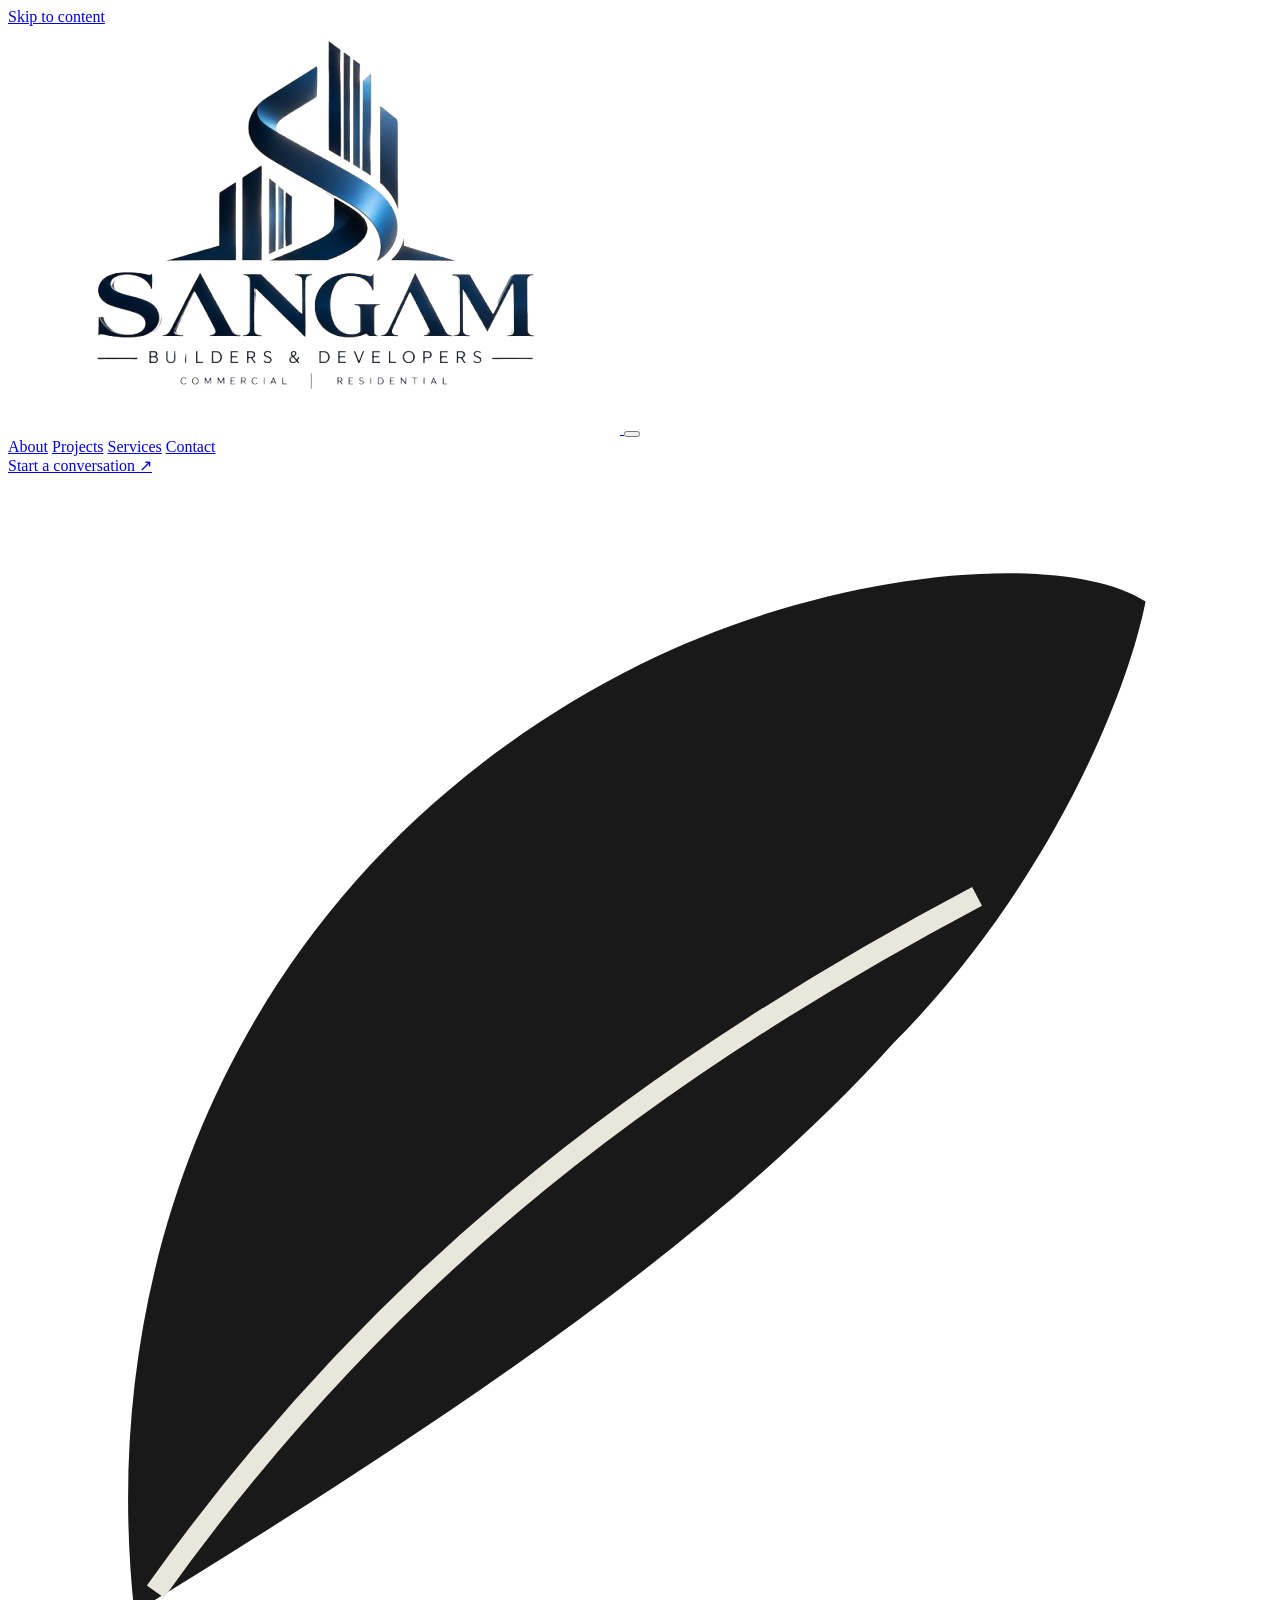
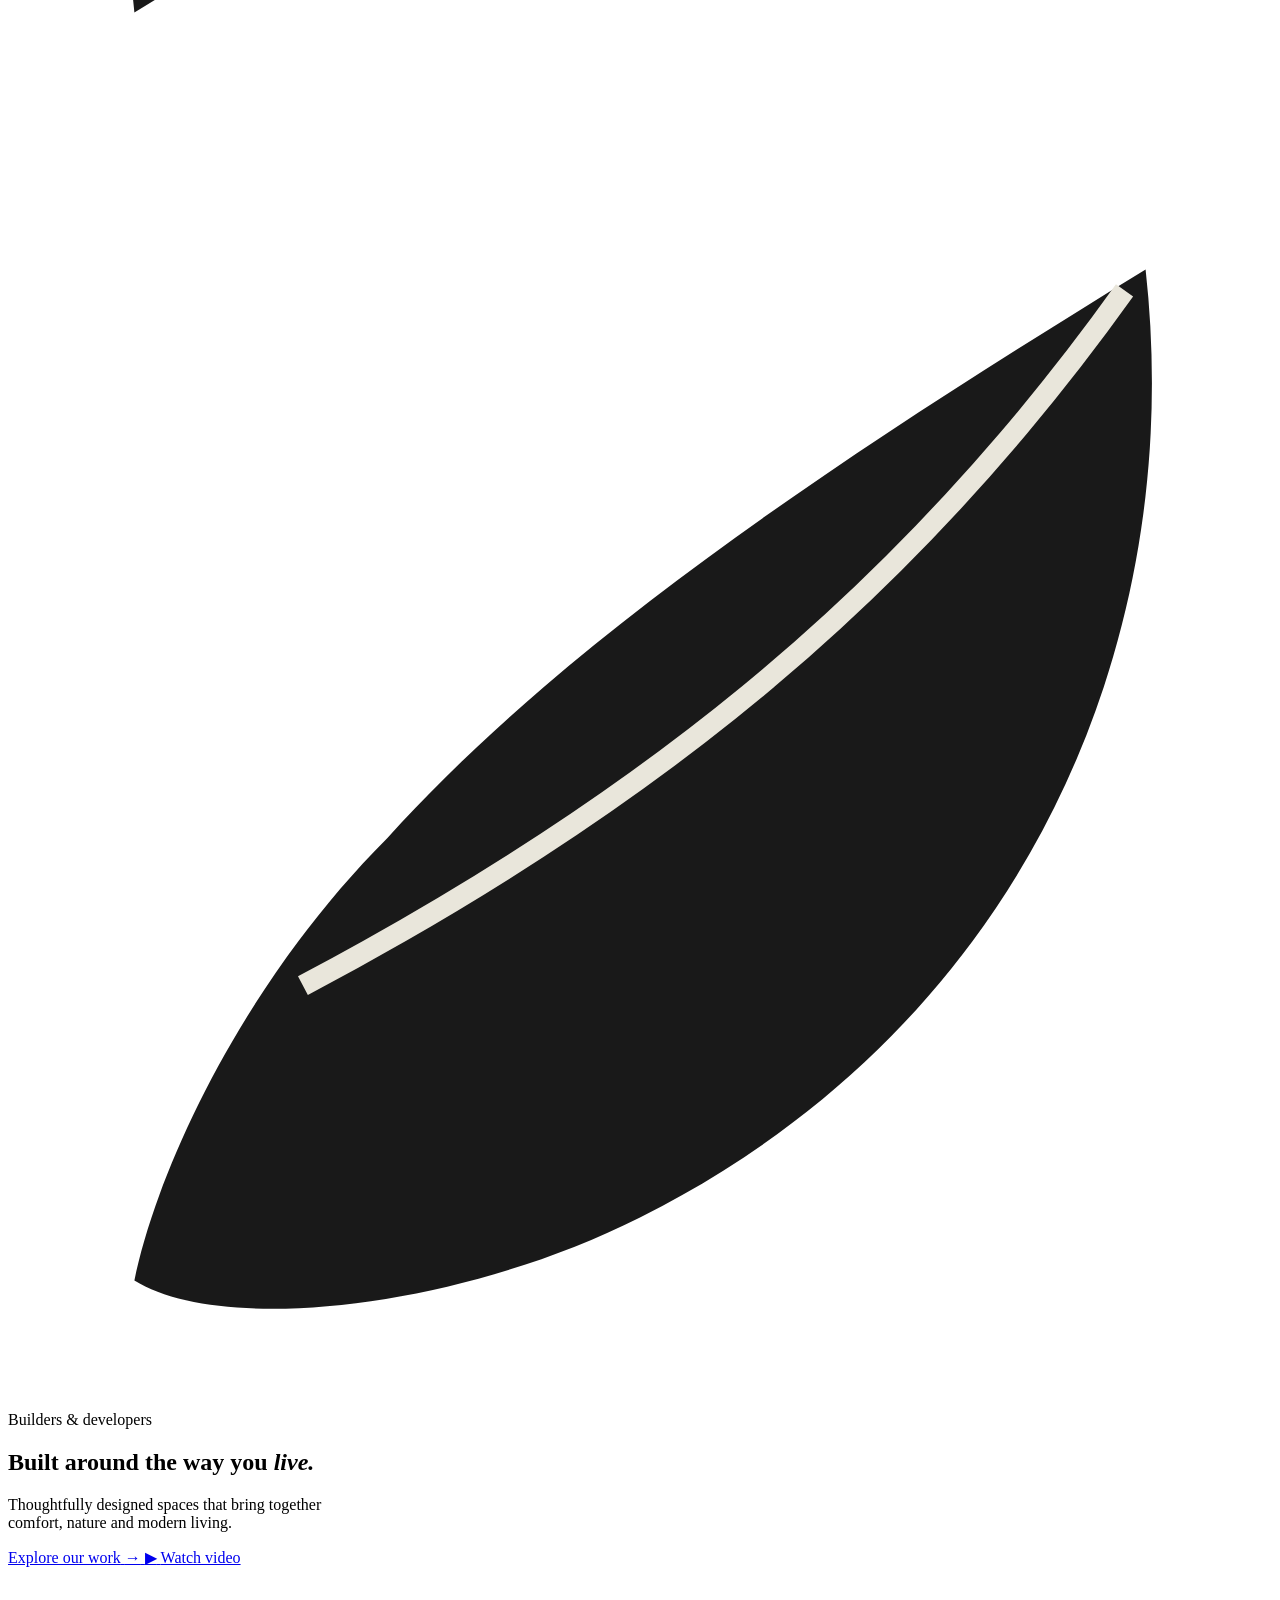
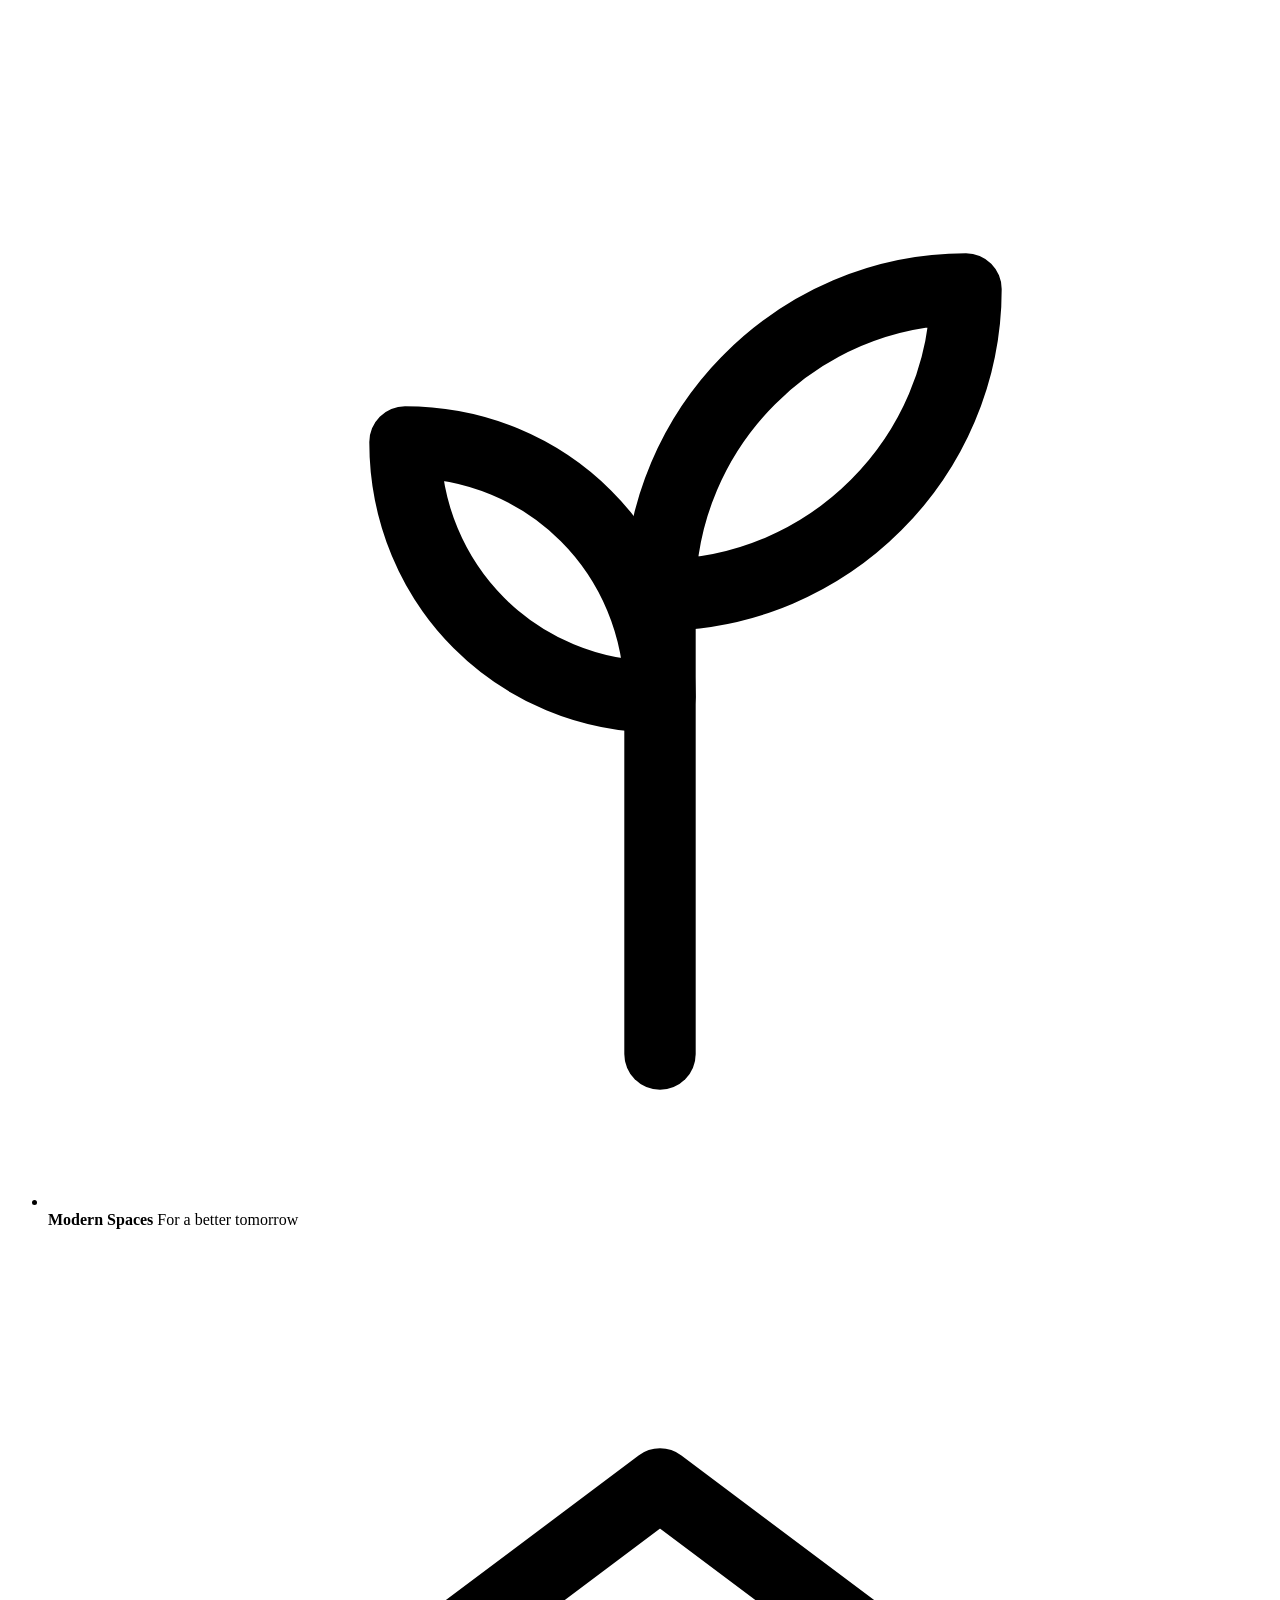
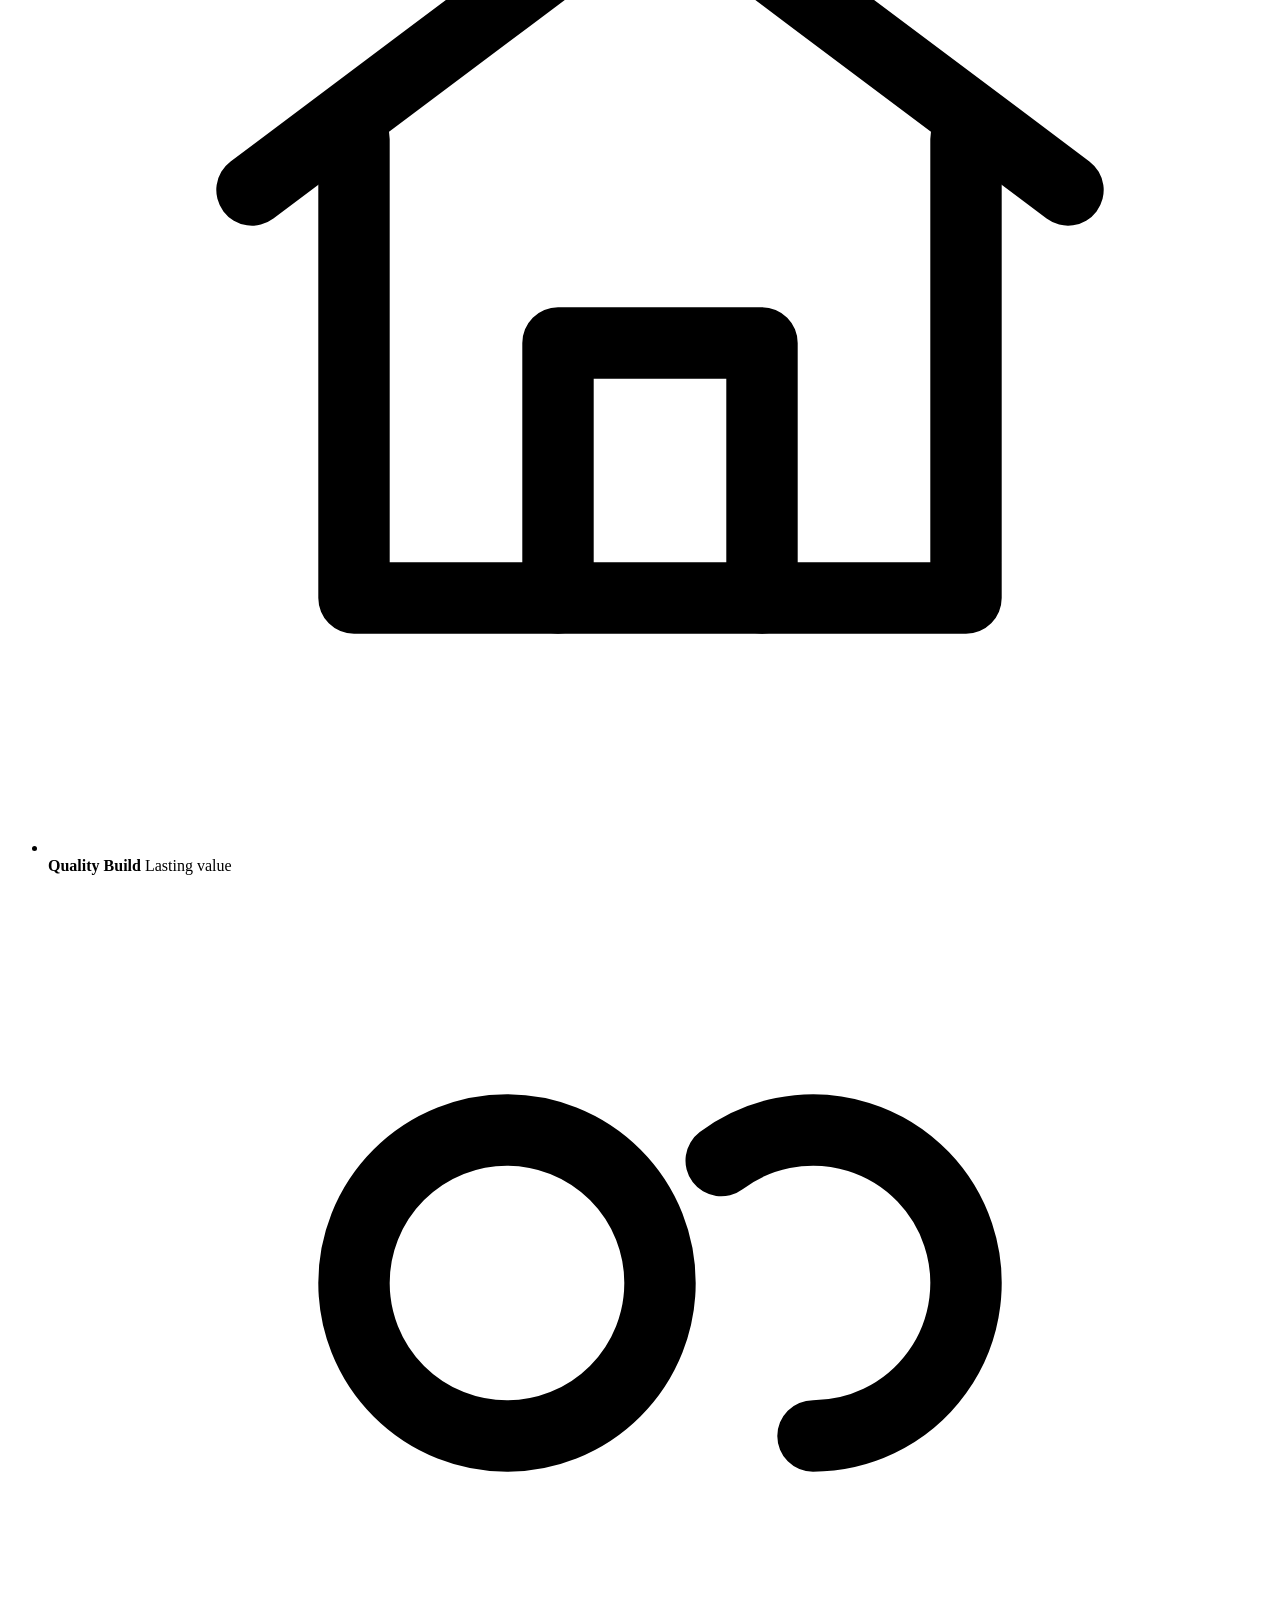
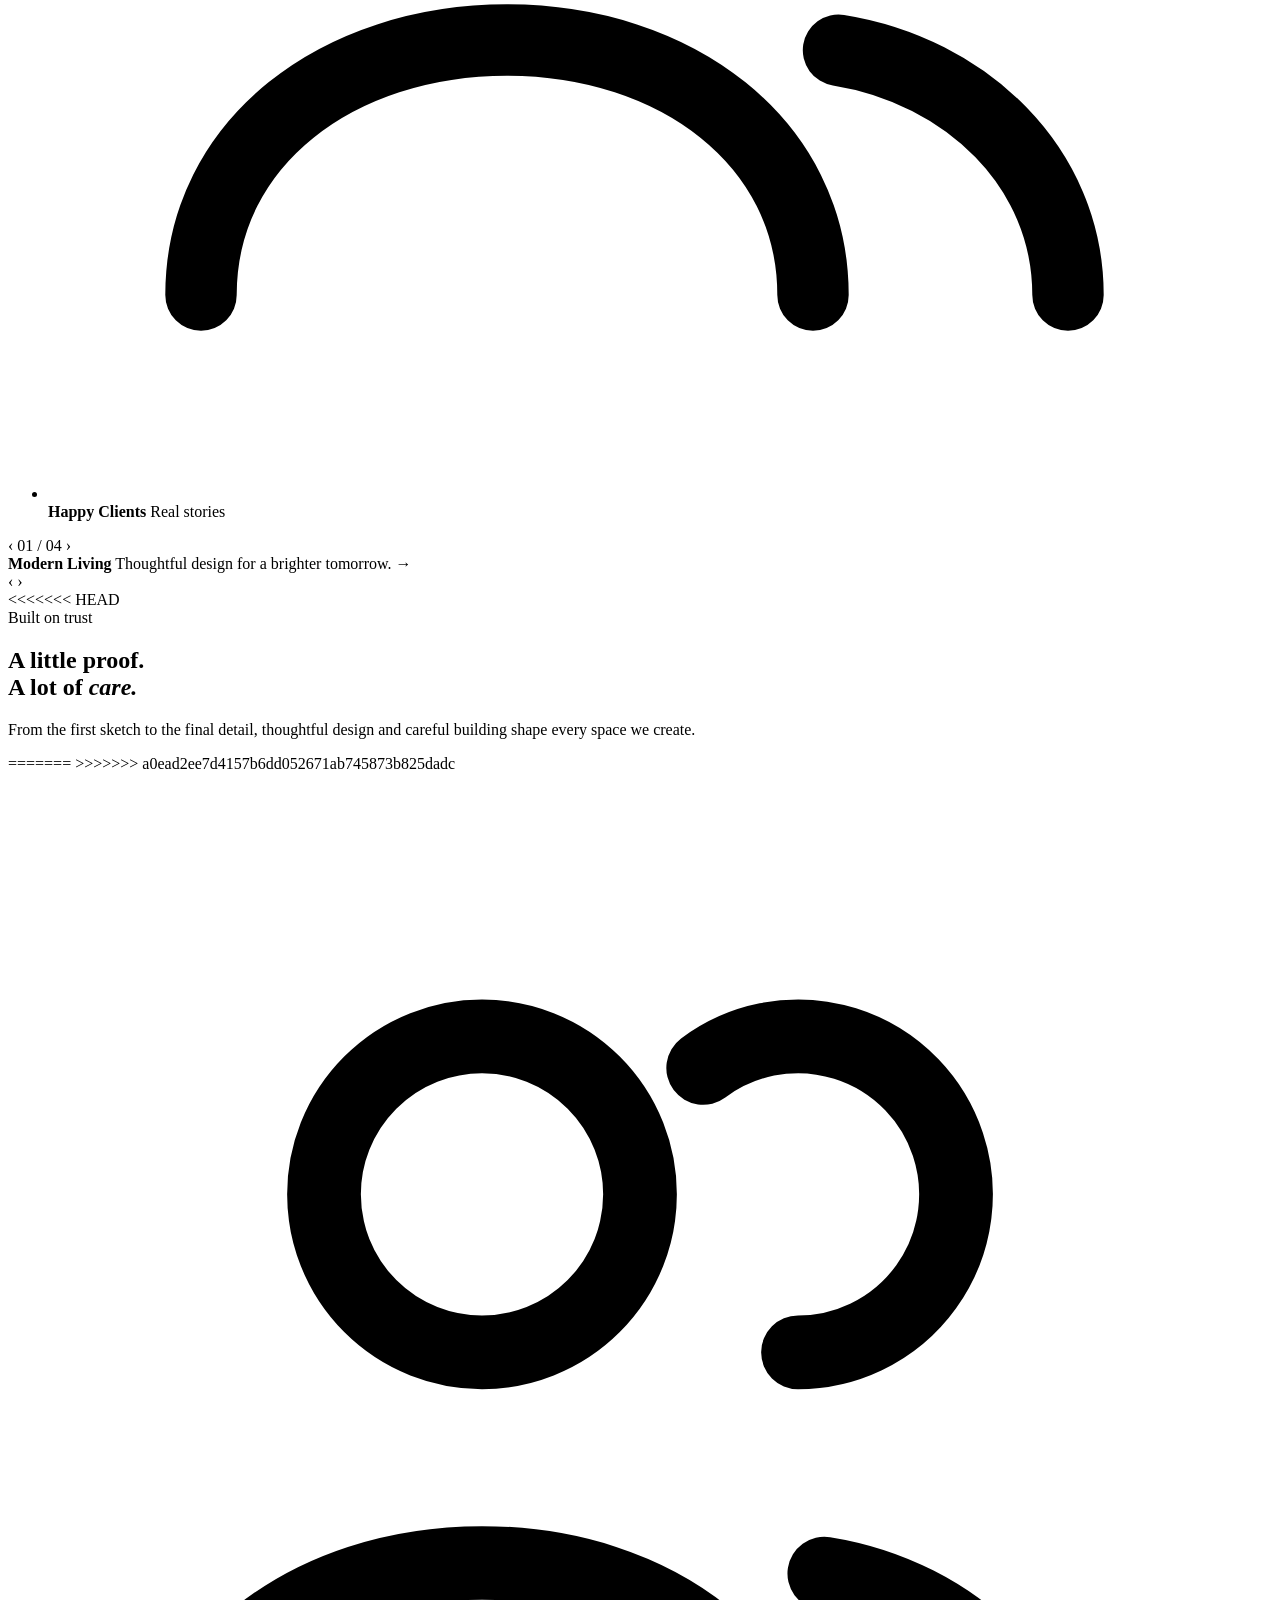
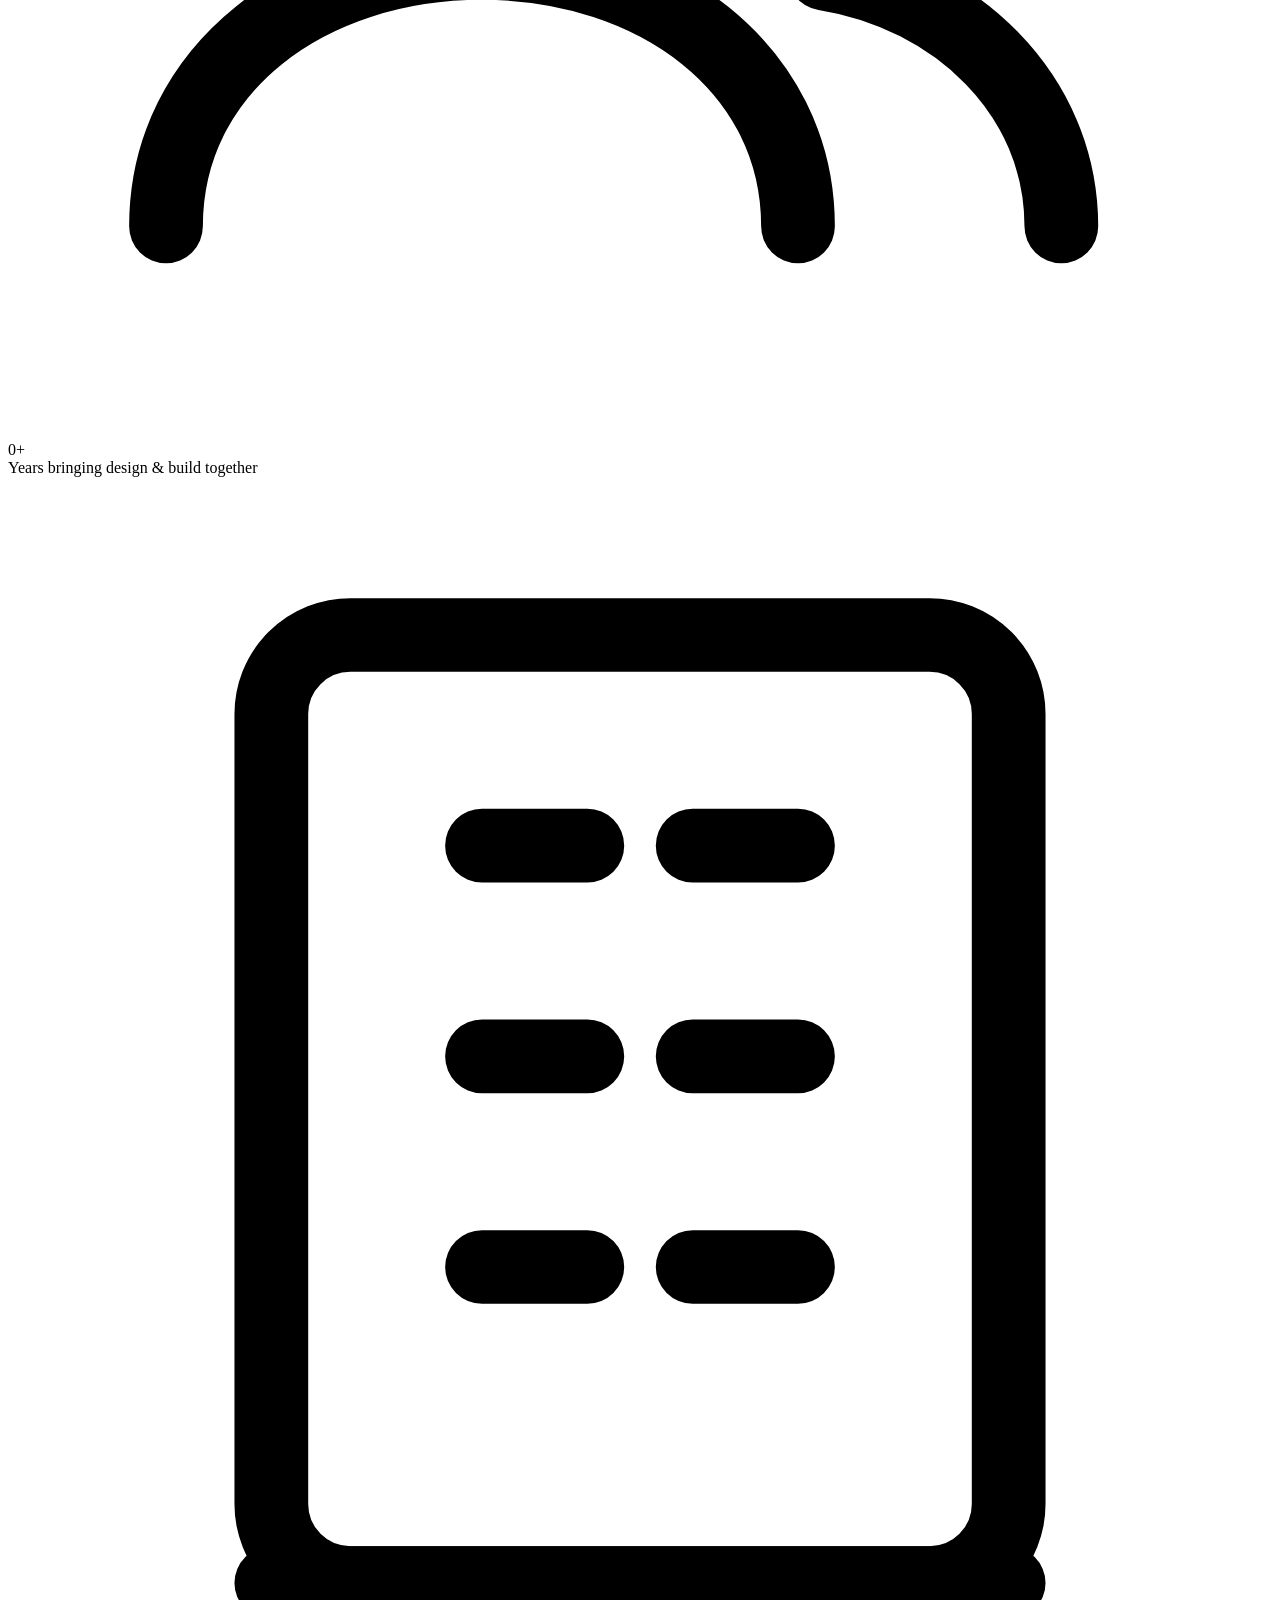
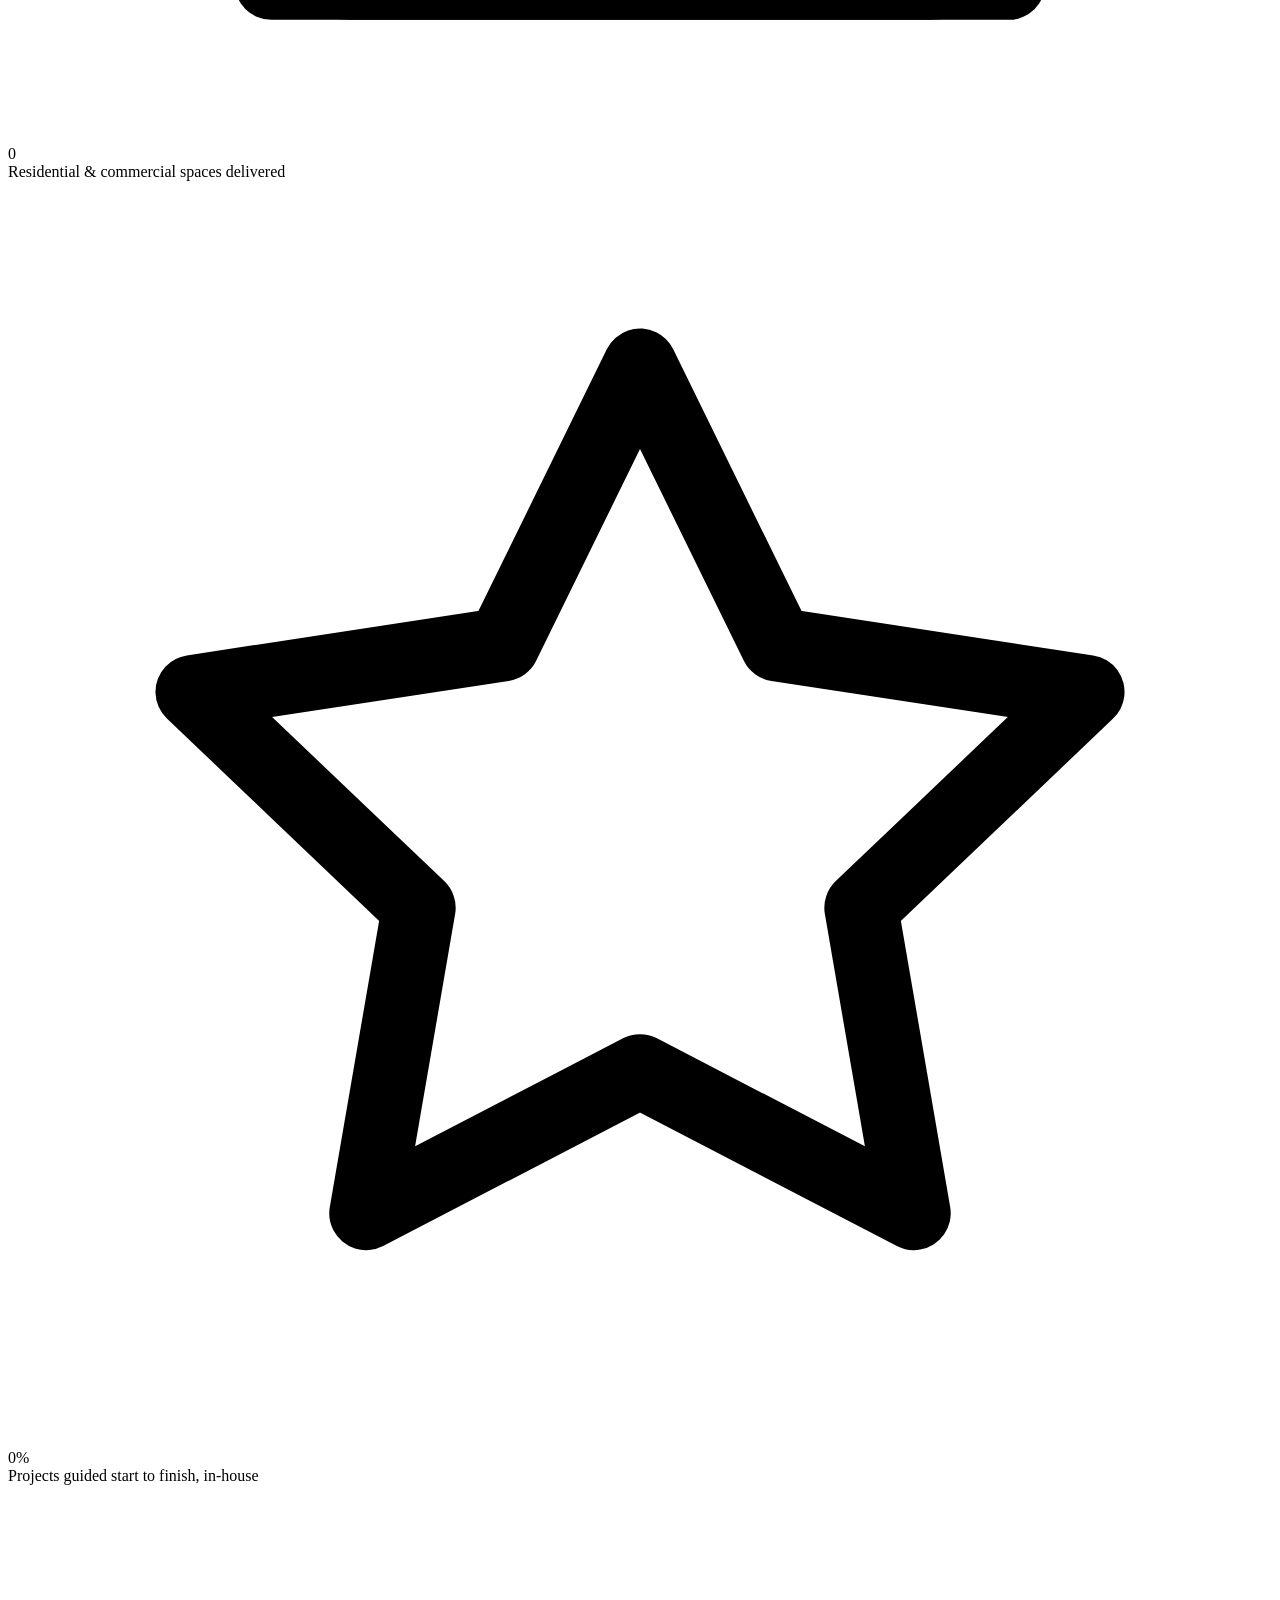
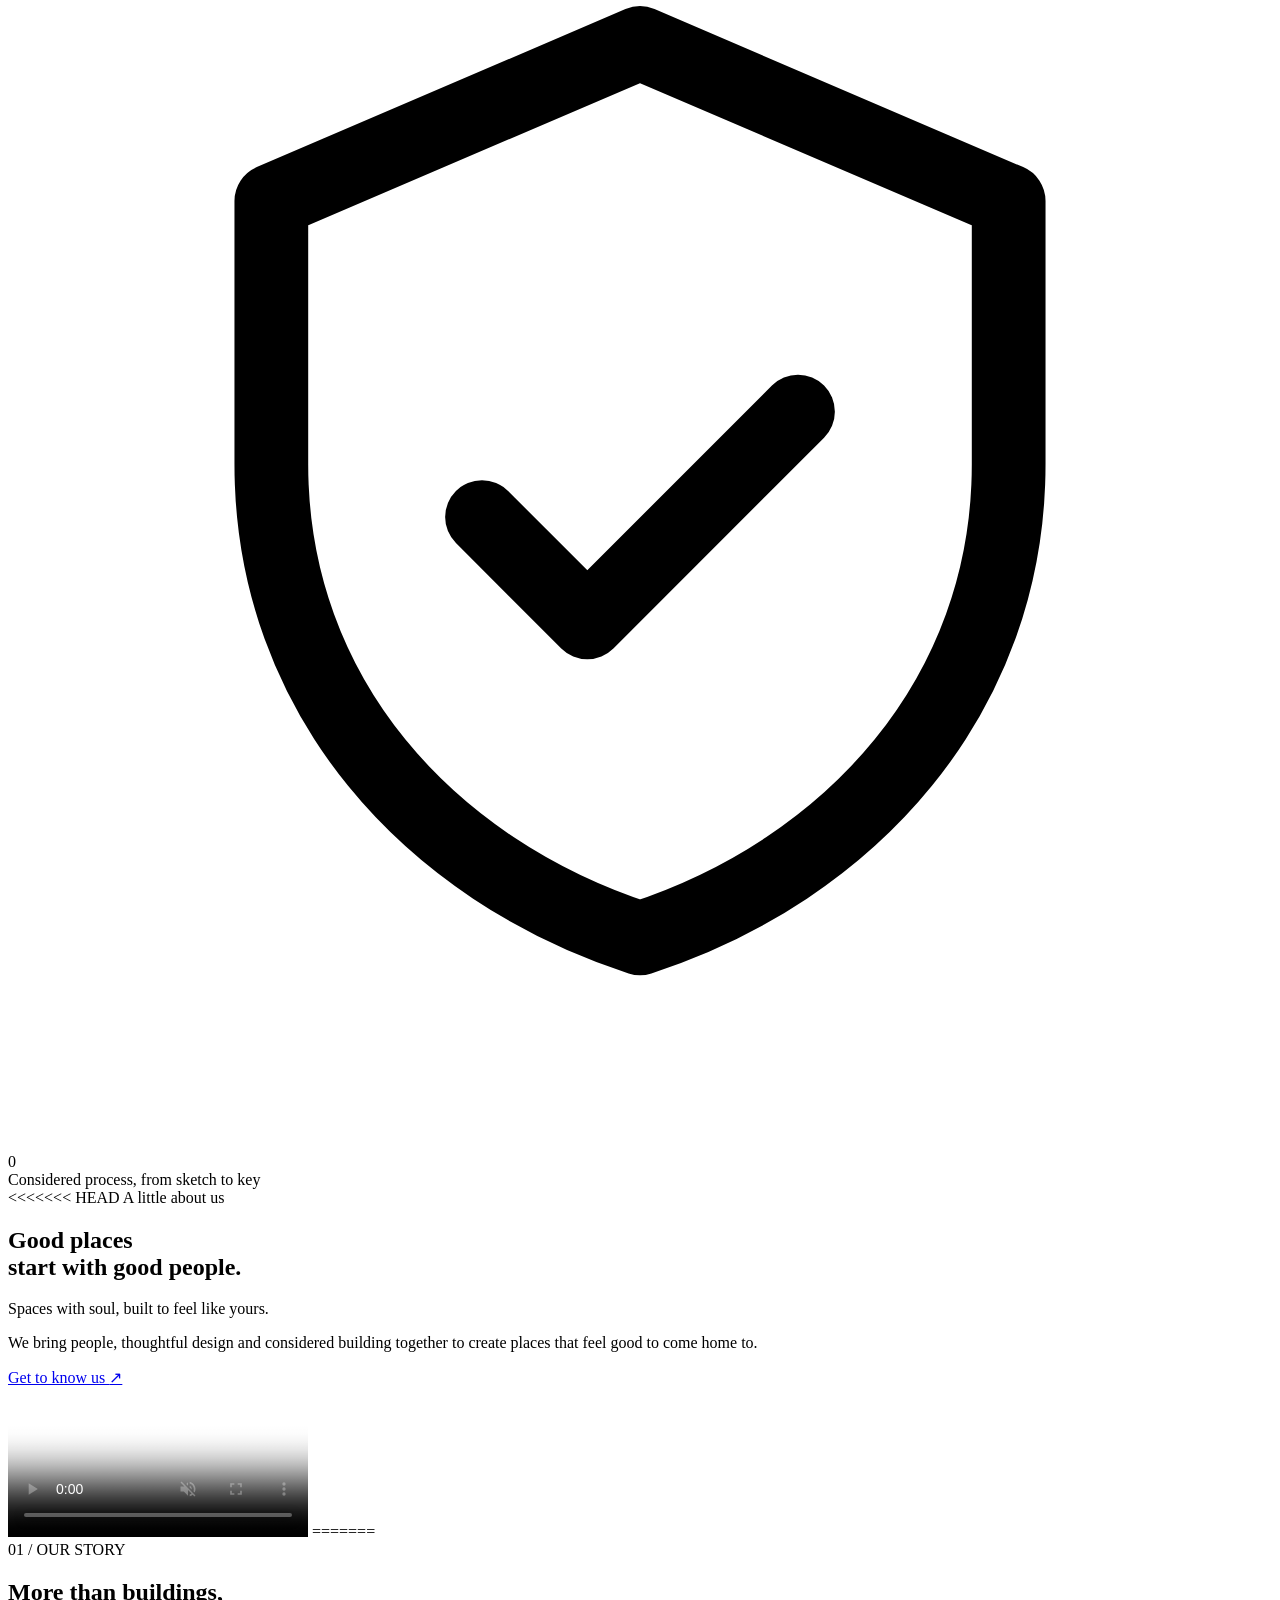
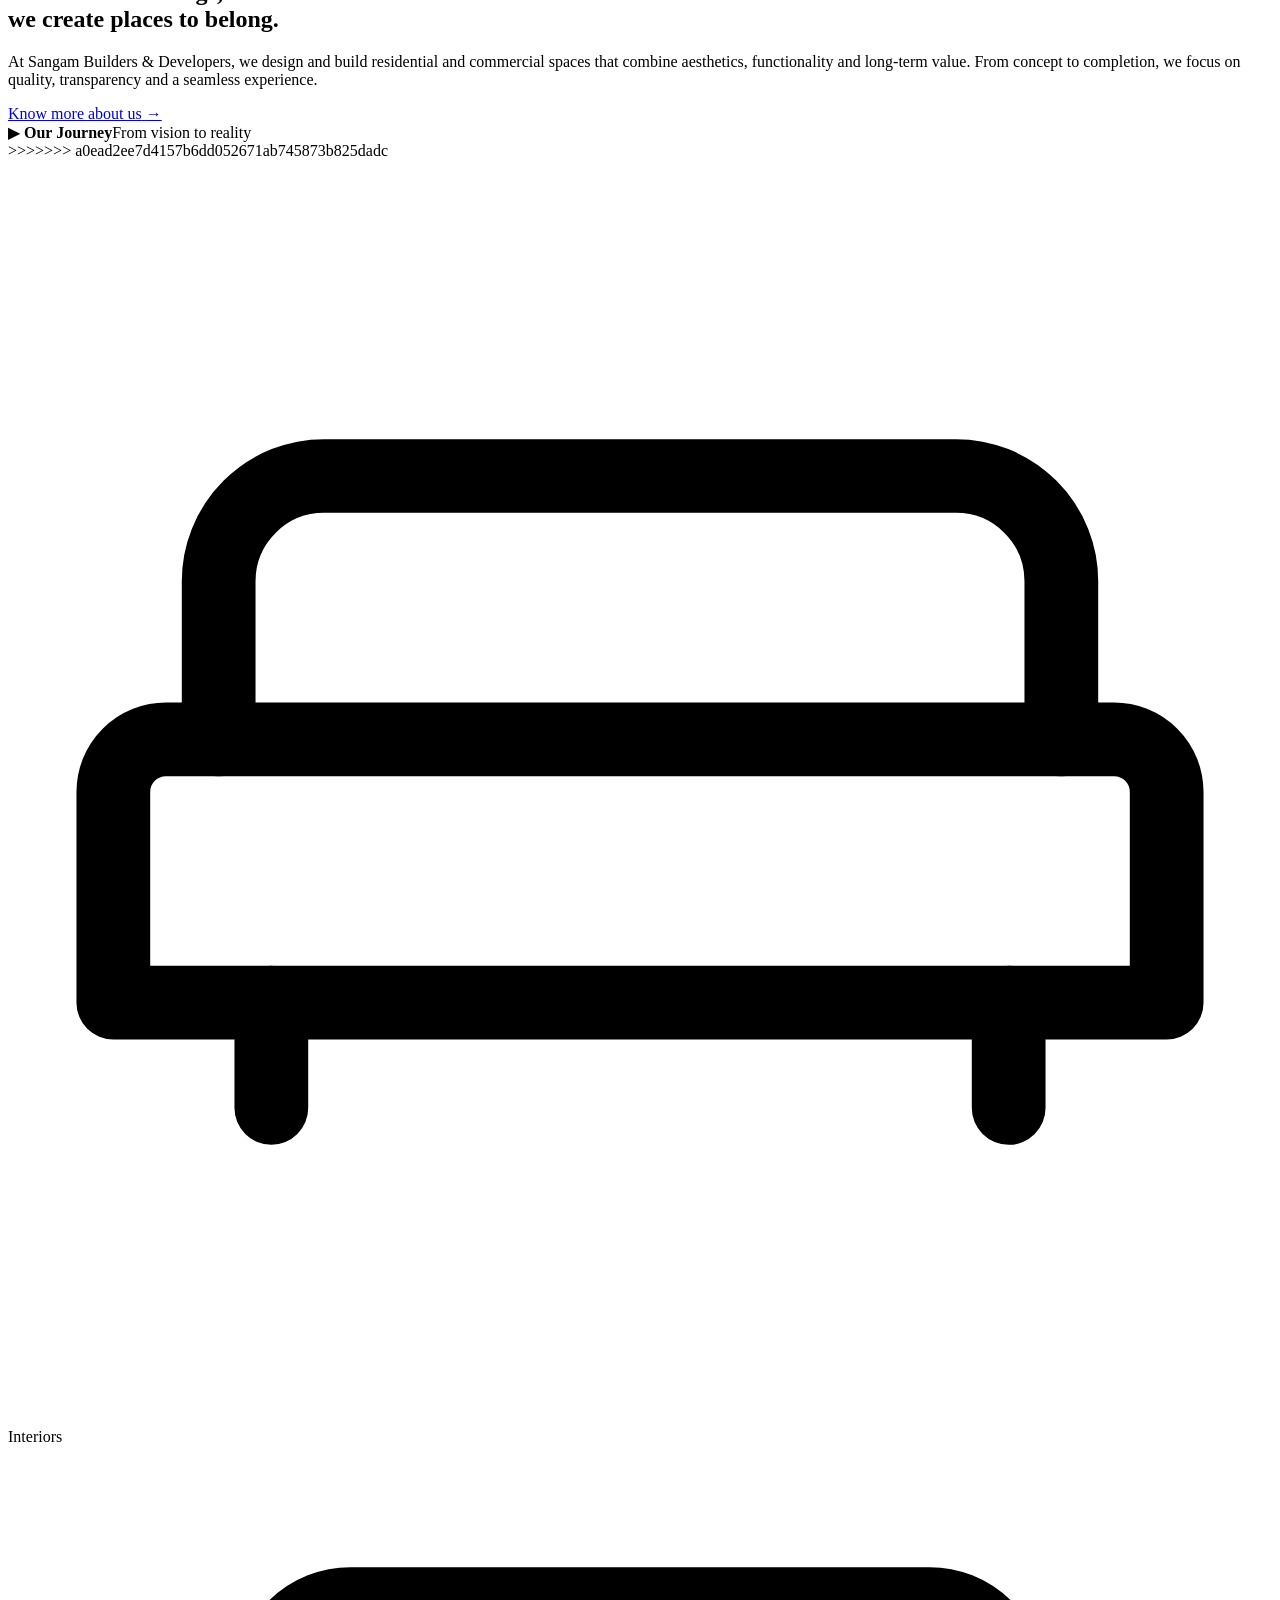
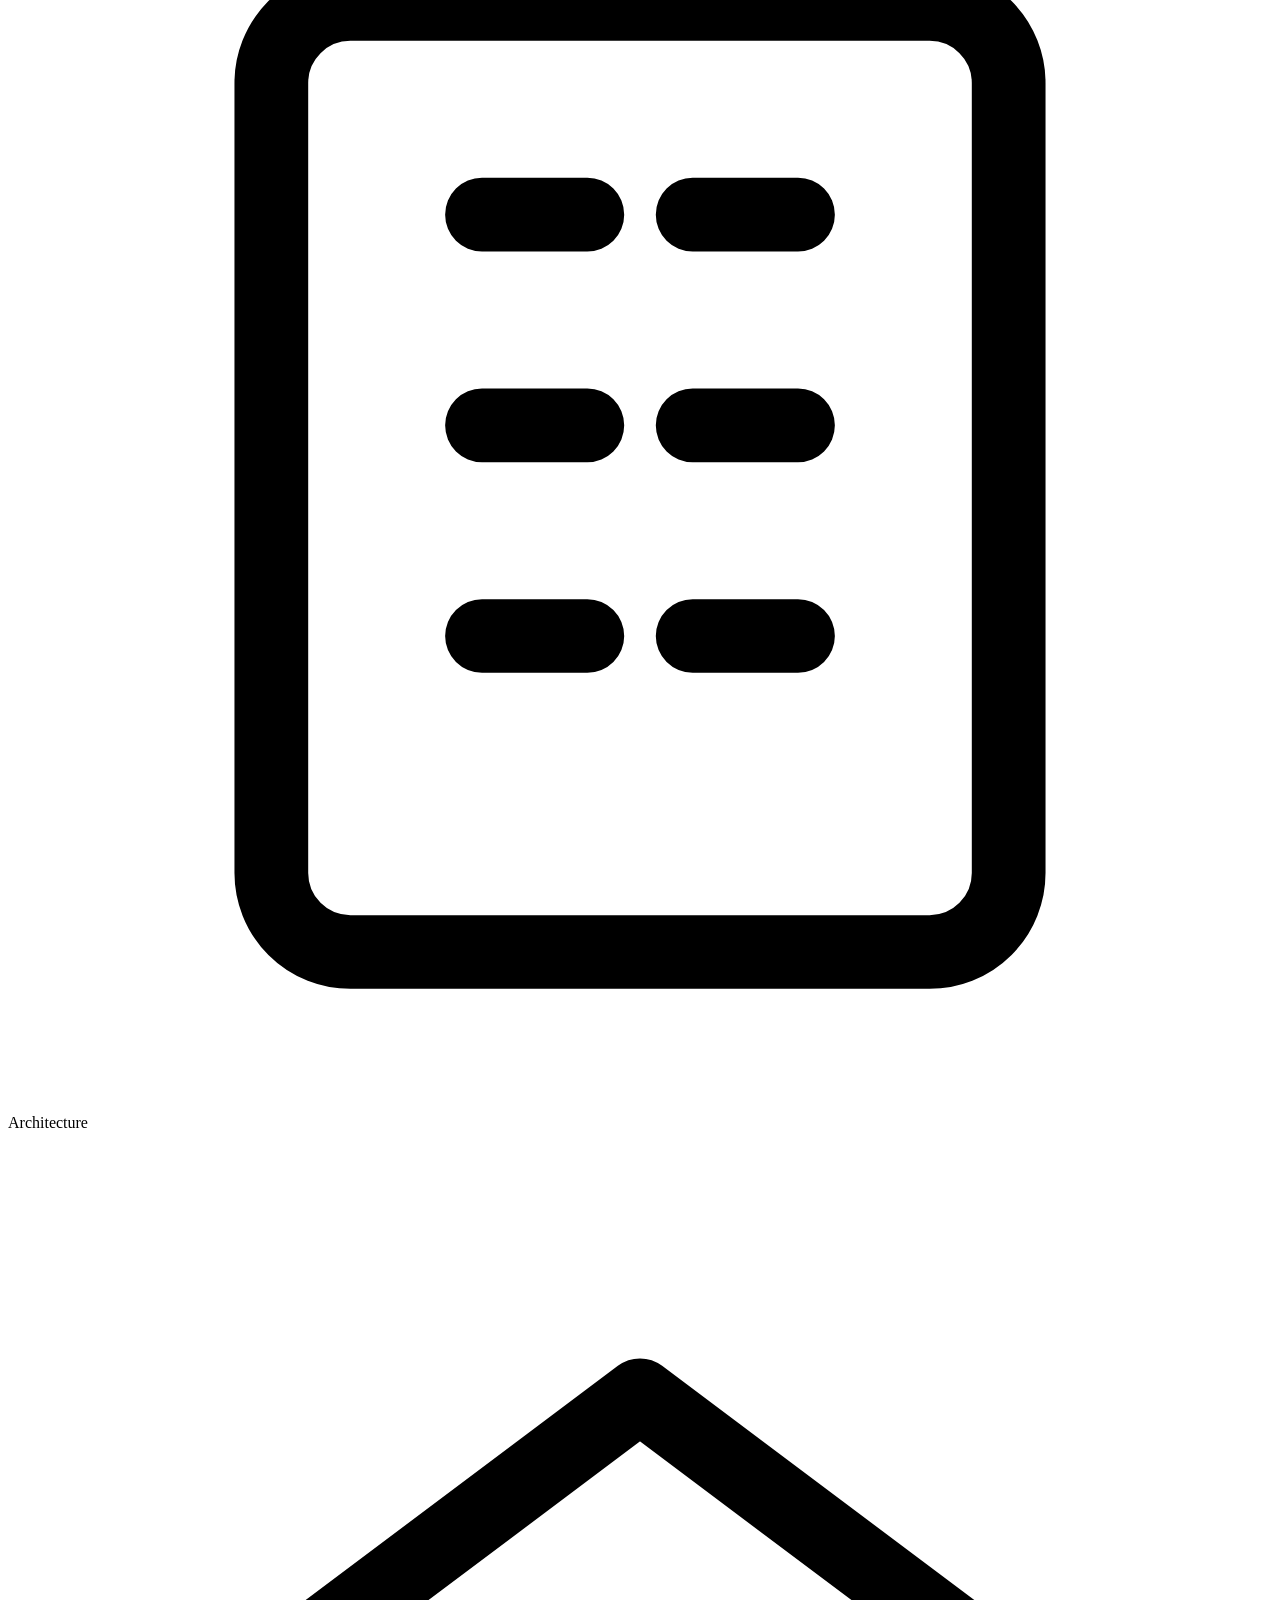
==== public/index.html @ f8410924 "Add wrangler config for static-asset deploy Move site files into public/ and add wrangler.jsonc so `" ====
<!DOCTYPE html>
<html lang="en">
  <head>
    <meta charset="UTF-8" />
    <meta name="viewport" content="width=device-width, initial-scale=1.0" />
    <meta name="theme-color" content="#f4f2ec" />
    <meta
      name="description"
      content="Sangam Builders & Developers — thoughtful architecture, inspired spaces and considered construction, brought together in one 3D experience."
    />
    <title>Sangam Builders & Developers — Spaces for living</title>
    <link rel="preconnect" href="https://fonts.googleapis.com" />
    <link rel="preconnect" href="https://fonts.gstatic.com" crossorigin />
    <link
      href="https://fonts.googleapis.com/css2?family=Cormorant+Garamond:ital,wght@0,400;0,500;0,600;1,500&family=DM+Sans:wght@400;500;600;700&display=swap"
      rel="stylesheet"
    />
    <link rel="stylesheet" href="./styles.css" />

    <script src="./script.js" defer></script>
  </head>
  <body>
    <a class="skip-link" href="#main">Skip to content</a>
    <div class="scroll-progress" aria-hidden="true"></div>

    <header class="header">
      <a class="brand" href="./index.html" aria-label="Sangam Builders & Developers home">
        <img class="brand__logo" src="./img/Sangam_Builders_Luxury_Wall_Sign-removebg-preview.png" alt="Sangam Builders & Developers" />
      </a>
      <button class="menu-toggle" type="button" aria-expanded="false" aria-controls="primary-nav" aria-label="Open navigation">
        <span></span><span></span>
      </button>
      <nav class="nav" id="primary-nav" aria-label="Main navigation">
        <a href="./about.html">About</a>
        <a href="./projects.html">Projects</a>
        <a href="./services.html">Services</a>
        <a href="./contact.html">Contact</a>
      </nav>
      <a class="header__cta pill-btn pill-btn--light" href="./contact.html" data-magnetic="0.25">
        <span>Start a conversation</span>
        <span class="pill-btn__ico" aria-hidden="true">↗</span>
      </a>
    </header>

    <main id="main">
      <!-- ============== HERO : editorial residence ============== -->
      <section class="hero" id="home" aria-labelledby="hero-title">
        <span class="hero__orb" aria-hidden="true"></span>
        <span class="hero__leaf hero__leaf--tl" aria-hidden="true">
          <svg viewBox="0 0 120 120" fill="currentColor"><path d="M12 108C8 72 24 36 60 18c18-9 40-11 48-6-2 10-10 28-24 42C66 74 38 92 12 108Z" opacity=".9"/><path d="M14 106C34 78 58 58 92 40" stroke="#e9e6db" stroke-width="2" fill="none"/></svg>
        </span>
        <span class="hero__leaf hero__leaf--br" aria-hidden="true">
          <svg viewBox="0 0 120 120" fill="currentColor"><path d="M108 12C112 48 96 84 60 102c-18 9-40 11-48 6 2-10 10-28 24-42C54 46 82 28 108 12Z" opacity=".9"/><path d="M106 14C86 42 62 62 28 80" stroke="#e9e6db" stroke-width="2" fill="none"/></svg>
        </span>

        <div class="hero__copy">
          <span class="eyebrow eyebrow--line"><span class="eyebrow__line"></span> Builders &amp; developers</span>
          <h1 id="hero-title">
            <span class="reveal-line"><span class="reveal-word" style="--d:120ms">Built</span> <span class="reveal-word" style="--d:200ms">around</span></span>
            <span class="reveal-line"><span class="reveal-word" style="--d:300ms">the</span> <span class="reveal-word" style="--d:380ms">way</span> <span class="reveal-word" style="--d:460ms">you</span></span>
            <span class="reveal-line"><em class="reveal-word" style="--d:560ms">live.</em></span>
          </h1>
          <p class="hero__lede">Thoughtfully designed spaces that bring together<br />comfort, nature and modern living.</p>
          <div class="hero__actions">
            <a class="pill-btn pill-btn--dark" href="./projects.html" data-magnetic="0.2">
              <span>Explore our work</span>
              <span class="pill-btn__ico" aria-hidden="true">→</span>
            </a>
            <a class="watch-link" href="#story">
              <span class="watch-link__play" aria-hidden="true">▶</span>
              <span class="watch-link__text">Watch video</span>
            </a>
          </div>

          <ul class="hero__trust" aria-label="Why clients choose Sangam">
            <li class="trust-feature">
              <span class="trust-feature__icon" aria-hidden="true">
                <svg viewBox="0 0 24 24" fill="none" stroke="currentColor" stroke-width="1.4" stroke-linecap="round" stroke-linejoin="round"><path d="M12 21v-9"/><path d="M12 12c0-3.3 2.7-6 6-6 0 3.3-2.7 6-6 6Z"/><path d="M12 14c0-2.8-2.2-5-5-5 0 2.8 2.2 5 5 5Z"/></svg>
              </span>
              <span class="trust-feature__text">
                <strong>Modern Spaces</strong>
                For a better tomorrow
              </span>
            </li>
            <li class="trust-feature">
              <span class="trust-feature__icon" aria-hidden="true">
                <svg viewBox="0 0 24 24" fill="none" stroke="currentColor" stroke-width="1.4" stroke-linecap="round" stroke-linejoin="round"><path d="M4 11l8-6 8 6"/><path d="M6 10v9h12v-9"/><path d="M10 19v-5h4v5"/></svg>
              </span>
              <span class="trust-feature__text">
                <strong>Quality Build</strong>
                Lasting value
              </span>
            </li>
            <li class="trust-feature">
              <span class="trust-feature__icon" aria-hidden="true">
                <svg viewBox="0 0 24 24" fill="none" stroke="currentColor" stroke-width="1.4" stroke-linecap="round" stroke-linejoin="round"><circle cx="9" cy="8" r="3"/><path d="M15 11a3 3 0 1 0-1.8-5.4"/><path d="M3 20c0-3 2.7-5 6-5s6 2 6 5"/><path d="M15.5 15.2c2.5.4 4.5 2.3 4.5 4.8"/></svg>
              </span>
              <span class="trust-feature__text">
                <strong>Happy Clients</strong>
                Real stories
              </span>
            </li>
          </ul>
        </div>

        <div class="hero-stage hero-stage--static" aria-label="Modern courtyard residence at dusk">
          <div class="stage-visual" aria-hidden="true"></div>

          <div class="stage-overlay" aria-hidden="true">
            <div class="stage-badge">
              <span class="stage-badge__btn">‹</span>
              <span class="stage-badge__count">01 / 04</span>
              <span class="stage-badge__btn">›</span>
            </div>

            <div class="stage-card">
              <span class="stage-card__thumb"></span>
              <span class="stage-card__text">
                <strong>Modern Living</strong>
                Thoughtful design for a brighter tomorrow.
              </span>
              <span class="stage-card__arrow">→</span>
            </div>

            <div class="stage-nav">
              <span class="stage-nav__btn">‹</span>
              <span class="stage-nav__btn">›</span>
            </div>
          </div>
        </div>
      </section>

      <!-- ============== STATS : animated counters ============== -->
      <section class="stats" aria-label="Sangam at a glance">
<<<<<<< HEAD
        <header class="stats__intro">
          <div class="stats__heading">
            <span class="eyebrow"><span class="live-dot"></span> Built on trust</span>
            <h2>A little proof.<br />A lot of <em>care.</em></h2>
          </div>
          <p>From the first sketch to the final detail, thoughtful design and careful building shape every space we create.</p>
        </header>
=======
>>>>>>> a0ead2ee7d4157b6dd052671ab745873b825dadc
        <div class="stat reveal">
          <span class="stat__icon" aria-hidden="true">
            <svg viewBox="0 0 24 24" fill="none" stroke="currentColor" stroke-width="1.4" stroke-linecap="round" stroke-linejoin="round"><circle cx="9" cy="8" r="3"/><path d="M15 11a3 3 0 1 0-1.8-5.4"/><path d="M3 20c0-3 2.7-5 6-5s6 2 6 5"/><path d="M15.5 15.2c2.5.4 4.5 2.3 4.5 4.8"/></svg>
          </span>
          <div class="stat__num"><span data-count="12" data-decimals="0">0</span>+</div>
          <div class="stat__label">Years bringing design &amp; build together</div>
        </div>
        <div class="stat reveal" style="--delay:90ms">
          <span class="stat__icon" aria-hidden="true">
            <svg viewBox="0 0 24 24" fill="none" stroke="currentColor" stroke-width="1.4" stroke-linecap="round" stroke-linejoin="round"><rect x="5" y="3" width="14" height="18" rx="1.5"/><path d="M9 7h2M13 7h2M9 11h2M13 11h2M9 15h2M13 15h2"/><path d="M5 21h14"/></svg>
          </span>
          <div class="stat__num"><span data-count="85" data-decimals="0">0</span></div>
          <div class="stat__label">Residential &amp; commercial spaces delivered</div>
        </div>
        <div class="stat reveal" style="--delay:180ms">
          <span class="stat__icon" aria-hidden="true">
            <svg viewBox="0 0 24 24" fill="none" stroke="currentColor" stroke-width="1.4" stroke-linecap="round" stroke-linejoin="round"><path d="M12 3.5l2.6 5.3 5.9.9-4.3 4.1 1 5.8-5.2-2.7-5.2 2.7 1-5.8L3.5 9.7l5.9-.9z"/></svg>
          </span>
          <div class="stat__num"><span data-count="100" data-decimals="0">0</span>%</div>
          <div class="stat__label">Projects guided start to finish, in-house</div>
        </div>
        <div class="stat reveal" style="--delay:270ms">
          <span class="stat__icon" aria-hidden="true">
            <svg viewBox="0 0 24 24" fill="none" stroke="currentColor" stroke-width="1.4" stroke-linecap="round" stroke-linejoin="round"><path d="M12 3l7 3v5c0 4.4-3 7.7-7 9-4-1.3-7-4.6-7-9V6z"/><path d="M9 12l2 2 4-4"/></svg>
          </span>
          <div class="stat__num"><span data-count="1" data-decimals="0">0</span></div>
          <div class="stat__label">Considered process, from sketch to key</div>
        </div>
      </section>

      <!-- ============== OUR STORY ============== -->
      <section class="story" id="story">
        <div class="story__text">
<<<<<<< HEAD
          <span class="eyebrow reveal"><span class="live-dot"></span> A little about us</span>
          <h2 class="reveal" style="--delay:80ms">Good places<br />start with <span>good people.</span></h2>
          <p class="story__subtitle reveal" style="--delay:140ms">Spaces with soul, built to feel like yours.</p>
          <p class="story__description reveal" style="--delay:200ms">We bring people, thoughtful design and considered building together to create places that feel good to come home to.</p>
          <a class="text-link reveal" style="--delay:260ms" href="./about.html">Get to know us <span aria-hidden="true">↗</span></a>
        </div>
        <video class="story__media story__video reveal-scale" data-tilt="3" controls muted loop playsinline preload="metadata" poster="https://images.unsplash.com/photo-1600566753086-00f18fb6b3ea?auto=format&amp;fit=crop&amp;w=1800&amp;q=85" aria-label="A look at considered modern living spaces">
          <source src="./img/VID_20261008_050109_842.mp4" type="video/mp4" />
          Your browser does not support the video element.
        </video>
=======
          <div class="section-index reveal"><span>01</span> / OUR STORY</div>
          <h2 class="reveal">More than buildings,<br />we create <span>places to belong.</span></h2>
          <p class="reveal" style="--delay:80ms">At Sangam Builders &amp; Developers, we design and build residential and commercial spaces that combine aesthetics, functionality and long-term value. From concept to completion, we focus on quality, transparency and a seamless experience.</p>
          <a class="pill-btn pill-btn--dark reveal" style="--delay:150ms" href="./about.html" data-magnetic="0.2">
            <span>Know more about us</span>
            <span class="pill-btn__ico" aria-hidden="true">→</span>
          </a>
        </div>
        <div class="story__media reveal-scale" data-tilt="5">
          <span class="story__play" aria-hidden="true">▶</span>
          <span class="story__caption"><strong>Our Journey</strong>From vision to reality</span>
        </div>
>>>>>>> a0ead2ee7d4157b6dd052671ab745873b825dadc
      </section>

      <!-- ============== CATEGORY TABS ============== -->
      <div class="cats" aria-label="What we do">
        <span class="cat cat--active">
          <svg viewBox="0 0 24 24" fill="none" stroke="currentColor" stroke-width="1.4" stroke-linecap="round" stroke-linejoin="round"><path d="M4 11V8a2 2 0 0 1 2-2h12a2 2 0 0 1 2 2v3"/><path d="M3 11h18a1 1 0 0 1 1 1v4H2v-4a1 1 0 0 1 1-1z"/><path d="M5 16v2M19 16v2"/></svg>
          Interiors
        </span>
        <span class="cat">
          <svg viewBox="0 0 24 24" fill="none" stroke="currentColor" stroke-width="1.4" stroke-linecap="round" stroke-linejoin="round"><rect x="5" y="3" width="14" height="18" rx="1.5"/><path d="M9 7h2M13 7h2M9 11h2M13 11h2M9 15h2M13 15h2"/></svg>
          Architecture
        </span>
        <span class="cat">
          <svg viewBox="0 0 24 24" fill="none" stroke="currentColor" stroke-width="1.4" stroke-linecap="round" stroke-linejoin="round"><path d="M4 11l8-6 8 6"/><path d="M6 10v9h12v-9"/><path d="M10 19v-5h4v5"/></svg>
          Residential
        </span>
        <span class="cat">
          <svg viewBox="0 0 24 24" fill="none" stroke="currentColor" stroke-width="1.4" stroke-linecap="round" stroke-linejoin="round"><rect x="4" y="4" width="16" height="16" rx="1.5"/><path d="M8 8h2M14 8h2M8 12h2M14 12h2M8 16h2M14 16h2"/></svg>
          Commercial
        </span>
        <span class="cat">
          <svg viewBox="0 0 24 24" fill="none" stroke="currentColor" stroke-width="1.4" stroke-linecap="round" stroke-linejoin="round"><path d="M4 21h16"/><path d="M6 21V7l9-3v3"/><path d="M6 7l12 2"/><path d="M15 7v14"/></svg>
          Construction
        </span>
        <span class="cat">
          <svg viewBox="0 0 24 24" fill="none" stroke="currentColor" stroke-width="1.4" stroke-linecap="round" stroke-linejoin="round"><path d="M12 3l8 4.5v9L12 21l-8-4.5v-9z"/><path d="M12 3v18M4 7.5l8 4.5 8-4.5"/></svg>
          Interiors
        </span>
      </div>

      <!-- ============== PROJECTS : parallax dark showcase ============== -->
      <section class="project" id="projects" aria-labelledby="project-heading">
        <div class="project__media">
          <div class="project__image" data-parallax="0.1" role="img" aria-label="Sunlit contemporary interior with open kitchen and living space"></div>
        </div>
        <div class="project__body">
          <div class="project__top">
            <div class="section-index section-index--light reveal"><span>02</span> / OUR PROJECTS</div>
            <div class="project__nav" aria-hidden="true">
              <span class="project__nav-btn">‹</span>
              <span class="project__nav-btn">›</span>
            </div>
          </div>
          <div class="project__copy reveal" style="--delay:100ms">
            <h2 id="project-heading">Spaces<br />that inspire<br />everyday living<span class="period">.</span></h2>
            <p class="project__description">From contemporary homes to modern commercial spaces, our projects reflect thoughtful design, superior quality and attention to every detail.</p>
          </div>
          <div class="project__foot"><span>MADE FOR THE MOMENTS THAT MATTER</span><span>02 — 03</span></div>
        </div>
      </section>

      <!-- ============== WHY CHOOSE SANGAM ============== -->
      <section class="why" id="why">
        <div class="why__intro">
          <div class="section-index reveal"><span>03</span> / WHY CHOOSE SANGAM</div>
          <h2 class="reveal">A seamless journey<br />from design to delivery.</h2>
          <p class="reveal" style="--delay:80ms">We bring together design, planning, construction and interiors under one roof, ensuring clarity, quality and peace of mind at every step.</p>
          <a class="pill-btn pill-btn--dark reveal" style="--delay:150ms" href="./services.html" data-magnetic="0.2">
            <span>Our services</span>
            <span class="pill-btn__ico" aria-hidden="true">→</span>
          </a>
        </div>
        <div class="why__grid">
          <article class="why-card reveal" data-tilt="8" style="--delay:60ms">
            <span class="why-card__icon" aria-hidden="true">
              <svg viewBox="0 0 24 24" fill="none" stroke="currentColor" stroke-width="1.4" stroke-linecap="round" stroke-linejoin="round"><path d="M4 13a8 8 0 0 1 16 0"/><rect x="3" y="13" width="4" height="6" rx="1.5"/><rect x="17" y="13" width="4" height="6" rx="1.5"/><path d="M20 19a3 3 0 0 1-3 3h-3"/></svg>
            </span>
            <h3>End-to-end support</h3>
            <p>From concept to handover</p>
          </article>
          <article class="why-card reveal" data-tilt="8" style="--delay:120ms">
            <span class="why-card__icon" aria-hidden="true">
              <svg viewBox="0 0 24 24" fill="none" stroke="currentColor" stroke-width="1.4" stroke-linecap="round" stroke-linejoin="round"><rect x="5" y="3" width="14" height="18" rx="1.5"/><path d="M9 7h2M13 7h2M9 11h2M13 11h6"/><path d="M9 16l1.5 1.5L14 14"/></svg>
            </span>
            <h3>Quality construction</h3>
            <p>Built to last</p>
          </article>
          <article class="why-card reveal" data-tilt="8" style="--delay:180ms">
            <span class="why-card__icon" aria-hidden="true">
              <svg viewBox="0 0 24 24" fill="none" stroke="currentColor" stroke-width="1.4" stroke-linecap="round" stroke-linejoin="round"><path d="M12 21s7-5.2 7-11a7 7 0 0 0-14 0c0 5.8 7 11 7 11z"/><circle cx="12" cy="10" r="2.5"/></svg>
            </span>
            <h3>Transparent process</h3>
            <p>Clear communication</p>
          </article>
          <article class="why-card reveal" data-tilt="8" style="--delay:240ms">
            <span class="why-card__icon" aria-hidden="true">
              <svg viewBox="0 0 24 24" fill="none" stroke="currentColor" stroke-width="1.4" stroke-linecap="round" stroke-linejoin="round"><circle cx="12" cy="12" r="8"/><path d="M12 8v4l2.5 2.5"/></svg>
            </span>
            <h3>On-time delivery</h3>
            <p>Your time matters</p>
          </article>
        </div>
      </section>

      <!-- ============== CONTACT + FOOTER ============== -->
      <section class="contact" id="contact">
        <div class="contact__main reveal">
          <span class="eyebrow"><span class="live-dot"></span> Something in mind?</span>
<<<<<<< HEAD
          <h2>Let’s build<br />something<br /><em>meaningful.</em></h2>
          <a class="contact__link" href="mailto:hello@sangambuilders.com?subject=Let%27s%20talk%20about%20a%20project" data-magnetic="0.2">
            <span>Tell us what you’re thinking</span><span class="arrow-icon" aria-hidden="true">→</span>
          </a>
        </div>
      </section>
    </main>
    <footer class="site-footer site-footer--redesign">
      <div class="site-footer__main">
        <div class="site-footer__brand-column">
          <a class="footer__brand" href="./index.html" aria-label="Sangam Builders & Developers home">
            <img class="footer__logo" src="./img/Sangam_Builders_Luxury_Wall_Sign-removebg-preview.png" alt="" />
          </a>
          <p>Thoughtfully designed spaces for modern living. We build homes, workplaces and communities that last.</p>
          <ul class="site-footer__social" aria-label="Social media">
            <li>
              <a href="#" aria-label="Facebook">
                <svg viewBox="0 0 24 24" width="17" height="17" fill="currentColor" aria-hidden="true"><path d="M13.5 21v-7h2.4l.4-2.8h-2.8V9.4c0-.8.2-1.4 1.4-1.4h1.5V5.5c-.3 0-1.2-.1-2.2-.1-2.2 0-3.7 1.3-3.7 3.8v2H8.3V14h2.6v7h2.6z"/></svg>
              </a>
            </li>
            <li>
              <a href="#" aria-label="Instagram">
                <svg viewBox="0 0 24 24" width="17" height="17" fill="none" stroke="currentColor" stroke-width="1.7" aria-hidden="true"><rect x="3.5" y="3.5" width="17" height="17" rx="4.5"/><circle cx="12" cy="12" r="3.8"/><circle cx="17" cy="7" r="1.1" fill="currentColor" stroke="none"/></svg>
              </a>
            </li>
            <li>
              <a href="#" aria-label="YouTube">
                <svg viewBox="0 0 24 24" width="17" height="17" fill="currentColor" aria-hidden="true"><path d="M22 8.2a2.6 2.6 0 0 0-1.8-1.8C18.6 6 12 6 12 6s-6.6 0-8.2.4A2.6 2.6 0 0 0 2 8.2 27 27 0 0 0 1.6 12 27 27 0 0 0 2 15.8a2.6 2.6 0 0 0 1.8 1.8C5.4 18 12 18 12 18s6.6 0 8.2-.4a2.6 2.6 0 0 0 1.8-1.8A27 27 0 0 0 22.4 12 27 27 0 0 0 22 8.2zM10 15V9l5.2 3L10 15z"/></svg>
              </a>
            </li>
            <li>
              <a href="#" aria-label="LinkedIn">
                <svg viewBox="0 0 24 24" width="17" height="17" fill="currentColor" aria-hidden="true"><path d="M6.9 8.2H4V20h2.9V8.2zM5.4 3.5a1.7 1.7 0 1 0 0 3.4 1.7 1.7 0 0 0 0-3.4zM20 20h-2.9v-5.9c0-1.4 0-3.2-2-3.2s-2.3 1.5-2.3 3.1V20H10V8.2h2.8v1.6h.1c.4-.7 1.3-1.6 2.9-1.6 3.1 0 3.7 2 3.7 4.7V20z"/></svg>
              </a>
            </li>
          </ul>
        </div>
        <nav class="site-footer__column" aria-label="Quick links">
          <h2>Quick links</h2>
          <a href="./index.html">Home <span aria-hidden="true">↗</span></a>
          <a href="./about.html">About <span aria-hidden="true">↗</span></a>
          <a href="./projects.html">Projects <span aria-hidden="true">↗</span></a>
          <a href="./services.html">Services <span aria-hidden="true">↗</span></a>
          <a href="./contact.html">Contact <span aria-hidden="true">↗</span></a>
        </nav>
        <nav class="site-footer__column" aria-label="Our services">
          <h2>Our services</h2>
          <a href="./services.html">Architectural design <span aria-hidden="true">↗</span></a>
          <a href="./services.html">Residential building <span aria-hidden="true">↗</span></a>
          <a href="./services.html">Commercial projects <span aria-hidden="true">↗</span></a>
          <a href="./services.html">Construction &amp; delivery <span aria-hidden="true">↗</span></a>
        </nav>
        <div class="site-footer__column site-footer__contact">
          <h2>Contact us</h2>
          <a href="tel:+919876543210"><span class="site-footer__contact-icon" aria-hidden="true">☎</span><span>+91 98765 43210</span></a>
          <a href="mailto:hello@sangambuilders.com"><span class="site-footer__contact-icon" aria-hidden="true">✉</span><span>hello@sangambuilders.com</span></a>
          <a href="https://maps.google.com/?q=Ahmedabad%2C+Gujarat%2C+India" target="_blank" rel="noopener noreferrer"><span class="site-footer__contact-icon" aria-hidden="true">⌖</span><span>Ahmedabad, Gujarat, India</span></a>
          <span class="site-footer__hours"><span class="site-footer__contact-icon" aria-hidden="true">◷</span><span>Mon – Sat, 10:30 AM – 6:30 PM</span></span>
        </div>
      </div>
      <div class="site-footer__bottom">
        <span class="footer__copyright">© <span id="current-year">2026</span> Sangam Builders &amp; Developers</span>
        <span class="site-footer__bottom-tagline"><span aria-hidden="true"></span> Spaces with soul. Built to feel like yours.</span>
        <a href="mailto:hello@sangambuilders.com">Get in touch ↗</a>
      </div>
    </footer>
    <a class="whatsapp-float" href="https://wa.me/919876543210?text=Hi%20Sangam%20Builders%2C%20I%27d%20like%20to%20discuss%20a%20project." target="_blank" rel="noopener noreferrer" aria-label="Chat with us on WhatsApp">
      <span class="whatsapp-float__label">Chat with us</span>
      <svg viewBox="0 0 32 32" width="30" height="30" fill="currentColor" aria-hidden="true"><path d="M16.001 3.2C9.065 3.2 3.2 9.065 3.2 16c0 2.262.602 4.47 1.744 6.414L3.2 28.8l6.54-1.714A12.74 12.74 0 0 0 16 28.8C22.935 28.8 28.8 22.935 28.8 16S22.935 3.2 16.001 3.2zm0 23.04a10.6 10.6 0 0 1-5.4-1.477l-.387-.23-4.012 1.052 1.07-3.91-.252-.401A10.56 10.56 0 0 1 5.44 16c0-5.83 4.73-10.56 10.56-10.56 2.82 0 5.47 1.098 7.465 3.093A10.49 10.49 0 0 1 26.56 16c0 5.83-4.73 10.24-10.56 10.24zm5.797-7.9c-.317-.159-1.877-.926-2.168-1.032-.29-.106-.502-.159-.714.16-.211.317-.82 1.03-1.005 1.242-.185.212-.37.238-.687.08-.317-.16-1.34-.494-2.552-1.575-.943-.841-1.58-1.88-1.765-2.197-.185-.317-.02-.489.14-.647.144-.143.317-.37.476-.555.159-.185.211-.317.317-.529.106-.212.053-.397-.026-.556-.08-.159-.714-1.72-.978-2.356-.257-.618-.519-.534-.714-.544l-.608-.011c-.212 0-.555.08-.846.397-.29.317-1.11 1.085-1.11 2.646 0 1.561 1.136 3.069 1.295 3.281.159.212 2.236 3.414 5.417 4.787.757.327 1.348.522 1.808.668.76.242 1.451.208 1.998.126.61-.091 1.877-.767 2.142-1.508.264-.741.264-1.376.185-1.508-.079-.132-.29-.212-.608-.37z"/></svg>
    </a>
=======
          <h2>Let’s build<br />something <em>meaningful.</em></h2>
          <a class="contact__link" href="mailto:hello@sangambuilders.com?subject=Let%27s%20talk%20about%20a%20project" data-magnetic="0.2">
            <span>Tell us what you’re thinking</span><span class="arrow-icon" aria-hidden="true">↗</span>
          </a>
        </div>
        <footer class="footer">
          <a class="footer__brand" href="./index.html" aria-label="Sangam Builders & Developers home">
            <img class="footer__logo" src="./img/Sangam_Builders_Luxury_Wall_Sign-removebg-preview.png" alt="" />
          </a>
          <span>Spaces with soul. Built to feel like yours.</span>
          <a href="./contact.html">GET IN TOUCH ↗</a>
          <span class="footer__copyright">© <span id="current-year">2026</span> SANGAM BUILDERS &amp; DEVELOPERS</span>
        </footer>
      </section>
    </main>
>>>>>>> a0ead2ee7d4157b6dd052671ab745873b825dadc
  </body>
</html>
---- public/styles.css ----
/* =========================================================================
   SANGAM BUILDERS & DEVELOPERS — 3D Experience
   A warm, editorial design system with real depth, motion and
   a distinct treatment for every section.
   ========================================================================= */

@import url('https://fonts.googleapis.com/css2?family=Cormorant+Garamond:ital,wght@0,400;0,500;0,600;1,500&family=DM+Sans:wght@400;500;600;700&display=swap');

:root {
  color-scheme: light;

  /* Core palette */
  --paper: #f4f2ec;
  --paper-2: #eae7dd;
  --ink: #1d1f1a;
  --ink-soft: #3a3c34;
  --muted: #6f7066;
  --line: #ddd9cf;
  --olive: #6e795e;
  --olive-deep: #525c43;
  --olive-bright: #9fb083;
  --sand: #cdbfa6;
  --clay: #b98b63;
  --glass: #8fb0ab;

  /* Dark mood (used by charcoal sections) */
  --coal: #24281f;
  --coal-2: #2e332a;

<<<<<<< HEAD
  --container: 1600px;
  /* One shared horizontal gutter so every section lines up to the same edge */
  --gutter: clamp(24px, 6.6vw, 112px);
  --page-gutter: max(var(--gutter), calc((100vw - var(--container)) / 2 + var(--gutter)));
=======
  --container: 100%;
>>>>>>> a0ead2ee7d4157b6dd052671ab745873b825dadc
  --font: "DM Sans", system-ui, sans-serif;
  --font-serif: "Cormorant Garamond", Georgia, "Times New Roman", serif;

  --ease: cubic-bezier(0.22, 0.75, 0.3, 1);
  --ease-out: cubic-bezier(0.16, 1, 0.3, 1);

  font-family: var(--font);
  font-optical-sizing: auto;
  font-synthesis: none;
  text-rendering: optimizeLegibility;
  -webkit-font-smoothing: antialiased;
  -moz-osx-font-smoothing: grayscale;
  scroll-behavior: smooth;
  scroll-padding-top: 90px;
}

<<<<<<< HEAD
* {
  box-sizing: border-box;
}
=======
* { box-sizing: border-box; }
>>>>>>> a0ead2ee7d4157b6dd052671ab745873b825dadc

body {
  margin: 0;
  background: var(--paper);
  color: var(--ink);
  overflow-x: hidden;
}

<<<<<<< HEAD
a {
  color: inherit;
  text-decoration: none;
}

button {
  font: inherit;
}

img {
  max-width: 100%;
}

::selection {
  background: #d4ddc3;
  color: var(--ink);
}

::-webkit-scrollbar {
  width: 10px;
}

::-webkit-scrollbar-track {
  background: var(--paper-2);
}

::-webkit-scrollbar-thumb {
  background: #c3c0b4;
  border-radius: 10px;
}

::-webkit-scrollbar-thumb:hover {
  background: var(--olive);
}
=======
a { color: inherit; text-decoration: none; }
button { font: inherit; }
img { max-width: 100%; }

::selection { background: #d4ddc3; color: var(--ink); }

::-webkit-scrollbar { width: 10px; }
::-webkit-scrollbar-track { background: var(--paper-2); }
::-webkit-scrollbar-thumb { background: #c3c0b4; border-radius: 10px; }
::-webkit-scrollbar-thumb:hover { background: var(--olive); }
>>>>>>> a0ead2ee7d4157b6dd052671ab745873b825dadc

.skip-link {
  position: fixed;
  z-index: 100;
<<<<<<< HEAD
  top: 12px;
  left: 12px;
=======
  top: 12px; left: 12px;
>>>>>>> a0ead2ee7d4157b6dd052671ab745873b825dadc
  padding: 12px 16px;
  transform: translateY(-180%);
  background: #fff;
  border-radius: 8px;
}
<<<<<<< HEAD

.skip-link:focus {
  transform: translateY(0);
}
=======
.skip-link:focus { transform: translateY(0); }
>>>>>>> a0ead2ee7d4157b6dd052671ab745873b825dadc

/* ---------- Scroll progress bar ---------- */
.scroll-progress {
  position: fixed;
  z-index: 60;
<<<<<<< HEAD
  top: 0;
  left: 0;
=======
  top: 0; left: 0;
>>>>>>> a0ead2ee7d4157b6dd052671ab745873b825dadc
  height: 3px;
  width: 0%;
  background: linear-gradient(90deg, var(--olive), var(--olive-bright));
  box-shadow: 0 0 12px rgb(110 121 94 / 45%);
}

/* ---------- Custom cursor ---------- */
.cursor-dot,
.cursor-ring {
  position: fixed;
<<<<<<< HEAD
  top: 0;
  left: 0;
=======
  top: 0; left: 0;
>>>>>>> a0ead2ee7d4157b6dd052671ab745873b825dadc
  z-index: 90;
  pointer-events: none;
  border-radius: 50%;
  mix-blend-mode: difference;
  will-change: transform;
}
<<<<<<< HEAD

.cursor-dot {
  width: 7px;
  height: 7px;
  background: #fff;
  transform: translate(-50%, -50%);
}

.cursor-ring {
  width: 38px;
  height: 38px;
=======
.cursor-dot { width: 7px; height: 7px; background: #fff; transform: translate(-50%, -50%); }
.cursor-ring {
  width: 38px; height: 38px;
>>>>>>> a0ead2ee7d4157b6dd052671ab745873b825dadc
  border: 1px solid rgb(255 255 255 / 70%);
  transform: translate(-50%, -50%);
  transition: width 220ms var(--ease), height 220ms var(--ease), opacity 220ms var(--ease);
}
<<<<<<< HEAD

.cursor-ring.is-hover {
  width: 62px;
  height: 62px;
  opacity: .6;
}

body.has-cursor {
  cursor: none;
}

body.has-cursor a,
body.has-cursor button {
  cursor: none;
}

@media (hover: none),
(pointer: coarse) {

  .cursor-dot,
  .cursor-ring {
    display: none !important;
  }
=======
.cursor-ring.is-hover { width: 62px; height: 62px; opacity: .6; }
body.has-cursor { cursor: none; }
body.has-cursor a,
body.has-cursor button { cursor: none; }
@media (hover: none), (pointer: coarse) {
  .cursor-dot, .cursor-ring { display: none !important; }
>>>>>>> a0ead2ee7d4157b6dd052671ab745873b825dadc
}

/* ---------- Header ---------- */
.header {
  position: sticky;
  top: 0;
  z-index: 50;
<<<<<<< HEAD
  display: flex;
  justify-content: space-between;
  align-items: center;
  min-height: 78px;
  padding: 0 var(--page-gutter);
=======
  display: grid;
  grid-template-columns: 1fr auto 1fr;
  align-items: center;
  min-height: 78px;
  padding: 0 clamp(20px, 7.1vw, 104px);
>>>>>>> a0ead2ee7d4157b6dd052671ab745873b825dadc
  background: rgb(244 242 236 / 72%);
  backdrop-filter: blur(16px) saturate(140%);
  -webkit-backdrop-filter: blur(16px) saturate(140%);
  border-bottom: 1px solid rgb(29 31 26 / 8%);
}

<<<<<<< HEAD
.header>.brand {
  margin-right: auto;
}

.header>.nav {
  position: absolute;
  left: 50%;
  transform: translateX(-50%);
}

.brand {
  display: block;
  width: 126px;
  flex: none;
}

.brand__logo {
  display: block;
  width: 100%;
  height: 72px;
  object-fit: contain;
}

.nav {
  display: flex;
  justify-content: center;
  gap: clamp(20px, 3vw, 46px);
}

.nav a {
  position: relative;
  font-size: 14px;
  font-weight: 600;
  letter-spacing: .02em;
=======
.brand { justify-self: start; display: grid; width: 126px; }
.brand__logo { display: block; width: 100%; height: 72px; object-fit: contain; }

.nav { display: flex; justify-content: center; gap: clamp(20px, 3vw, 46px); }
.nav a {
  position: relative;
  font-size: 11px; font-weight: 600; letter-spacing: .02em;
>>>>>>> a0ead2ee7d4157b6dd052671ab745873b825dadc
  color: #51524b;
  padding: 6px 2px;
  transition: color 200ms var(--ease);
}
<<<<<<< HEAD

.nav a::after {
  content: "";
  position: absolute;
  left: 0;
  bottom: 0;
  width: 100%;
  height: 1px;
=======
.nav a::after {
  content: "";
  position: absolute; left: 0; bottom: 0;
  width: 100%; height: 1px;
>>>>>>> a0ead2ee7d4157b6dd052671ab745873b825dadc
  background: var(--olive);
  transform: scaleX(0);
  transform-origin: right;
  transition: transform 260ms var(--ease);
}
<<<<<<< HEAD

.nav a:hover::after,
.nav a[aria-current="page"]::after {
  transform: scaleX(1);
  transform-origin: left;
}

.nav a:hover,
.nav a[aria-current="page"] {
  color: var(--olive);
}

.header__cta {
  margin-left: auto;
  display: inline-flex;
  align-items: center;
  gap: 12px;
  font-size: 11px;
  font-weight: 600;
  letter-spacing: .02em;
}

.arrow-icon {
  display: flex;
  align-items: center;
  justify-content: center;
  width: 30px;
  height: 30px;
=======
.nav a:hover::after,
.nav a[aria-current="page"]::after { transform: scaleX(1); transform-origin: left; }
.nav a:hover, .nav a[aria-current="page"] { color: var(--olive); }

.header__cta {
  justify-self: end;
  display: inline-flex; align-items: center; gap: 12px;
  font-size: 11px; font-weight: 600; letter-spacing: .02em;
}

.arrow-icon {
  display: grid; place-items: center;
  width: 30px; height: 30px;
>>>>>>> a0ead2ee7d4157b6dd052671ab745873b825dadc
  border: 1px solid rgb(29 31 26 / 24%);
  border-radius: 50%;
  font-size: 13px;
  transition: background 220ms var(--ease), color 220ms var(--ease), transform 220ms var(--ease);
}
<<<<<<< HEAD

=======
>>>>>>> a0ead2ee7d4157b6dd052671ab745873b825dadc
.header__cta:hover .arrow-icon,
.project-link:hover .arrow-icon,
.contact__link:hover .arrow-icon,
.form-submit:hover .arrow-icon {
  transform: translate(3px, -3px) rotate(8deg);
<<<<<<< HEAD
  background: var(--ink);
  color: #fff;
}

.menu-toggle {
  display: none;
}
=======
  background: var(--ink); color: #fff;
}

.menu-toggle { display: none; }
>>>>>>> a0ead2ee7d4157b6dd052671ab745873b825dadc

/* =========================================================================
   HERO — real 3D canvas
   ========================================================================= */
.hero {
  position: relative;
<<<<<<< HEAD
  display: flex;
=======
  display: grid;
  grid-template-columns: 1fr 1fr;
>>>>>>> a0ead2ee7d4157b6dd052671ab745873b825dadc
  align-items: center;
  gap: clamp(24px, 4vw, 56px);
  width: 100%;
  min-height: min(820px, calc(100svh - 78px));
<<<<<<< HEAD
  padding: clamp(40px, 5vw, 64px) var(--gutter) clamp(52px, 5vw, 72px);
  overflow: hidden;
}

.hero__copy {
  position: relative;
  z-index: 3;
  flex: 1 1 0;
  min-width: 0;
}

/* ---------- Hero decorative backdrop ---------- */
.hero__orb {
  position: absolute;
  z-index: 0;
  top: 50%;
  right: clamp(-60px, 4vw, 140px);
  width: clamp(380px, 46vw, 680px);
  aspect-ratio: 1;
=======
  /* left gutter for copy, image bleeds to the right edge so its background is never cut */
  padding: 48px 0 60px clamp(20px, 5vw, 80px);
  overflow: hidden;
}

.hero__copy { position: relative; z-index: 3; }

/* ---------- Hero decorative backdrop ---------- */
.hero__orb {
  position: absolute; z-index: 0;
  top: 50%; right: clamp(-60px, 4vw, 140px);
  width: clamp(380px, 46vw, 680px); aspect-ratio: 1;
>>>>>>> a0ead2ee7d4157b6dd052671ab745873b825dadc
  transform: translateY(-50%);
  border-radius: 50%;
  background: radial-gradient(circle at 50% 40%, rgb(255 255 255 / 55%) 0%, rgb(234 231 221 / 55%) 48%, rgb(234 231 221 / 0%) 72%);
  pointer-events: none;
}
<<<<<<< HEAD

=======
>>>>>>> a0ead2ee7d4157b6dd052671ab745873b825dadc
.hero__leaf {
  position: absolute;
  width: clamp(90px, 10vw, 150px);
  color: var(--olive);
  pointer-events: none;
  animation: leaf-sway 7s var(--ease) infinite;
}
<<<<<<< HEAD

.hero__leaf svg {
  display: block;
  width: 100%;
  filter: drop-shadow(0 12px 22px rgb(45 50 38 / 18%));
}

/* top-left sits behind the copy so it never covers the headline */
.hero__leaf--tl {
  z-index: 1;
  top: -30px;
  left: -40px;
  opacity: .32;
  animation-name: leaf-sway-tl;
}

/* bottom-right drapes over the image corner */
.hero__leaf--br {
  z-index: 4;
  right: -26px;
  bottom: -30px;
  opacity: .55;
  animation-name: leaf-sway-br;
  animation-delay: -3.5s;
}

@keyframes leaf-sway-tl {

  0%,
  100% {
    transform: rotate(-8deg) translateY(0);
  }

  50% {
    transform: rotate(-3deg) translateY(8px);
  }
}

@keyframes leaf-sway-br {

  0%,
  100% {
    transform: rotate(6deg) translateY(0);
  }

  50% {
    transform: rotate(1deg) translateY(-8px);
  }
}

.eyebrow {
  display: inline-flex;
  align-items: center;
  gap: 10px;
  color: #6b6c64;
  font-size: 10.5px;
  font-weight: 600;
  letter-spacing: .16em;
  text-transform: uppercase;
}

.eyebrow--light {
  color: #c0c7b2;
}

.eyebrow__line {
  display: inline-block;
  width: 30px;
  height: 1.5px;
  flex: none;
=======
.hero__leaf svg { display: block; width: 100%; filter: drop-shadow(0 12px 22px rgb(45 50 38 / 18%)); }
/* top-left sits behind the copy so it never covers the headline */
.hero__leaf--tl { z-index: 1; top: -30px; left: -40px; opacity: .32; animation-name: leaf-sway-tl; }
/* bottom-right drapes over the image corner */
.hero__leaf--br { z-index: 4; right: -26px; bottom: -30px; opacity: .55; animation-name: leaf-sway-br; animation-delay: -3.5s; }
@keyframes leaf-sway-tl {
  0%, 100% { transform: rotate(-8deg) translateY(0); }
  50% { transform: rotate(-3deg) translateY(8px); }
}
@keyframes leaf-sway-br {
  0%, 100% { transform: rotate(6deg) translateY(0); }
  50% { transform: rotate(1deg) translateY(-8px); }
}

.eyebrow {
  display: inline-flex; align-items: center; gap: 9px;
  color: #6b6c64; font-size: 9.5px; font-weight: 600;
  letter-spacing: .14em; text-transform: uppercase;
}
.eyebrow--light { color: #c0c7b2; }
.eyebrow__line {
  display: inline-block; width: 30px; height: 1.5px; flex: none;
>>>>>>> a0ead2ee7d4157b6dd052671ab745873b825dadc
  background: var(--olive);
}

.live-dot {
<<<<<<< HEAD
  display: inline-block;
  width: 7px;
  height: 7px;
  border-radius: 50%;
=======
  display: inline-block; width: 7px; height: 7px; border-radius: 50%;
>>>>>>> a0ead2ee7d4157b6dd052671ab745873b825dadc
  background: var(--olive-bright);
  box-shadow: 0 0 0 0 rgb(159 176 131 / 70%);
  animation: pulse 2.4s var(--ease) infinite;
}
<<<<<<< HEAD

@keyframes pulse {
  0% {
    box-shadow: 0 0 0 0 rgb(159 176 131 / 60%);
  }

  70% {
    box-shadow: 0 0 0 10px rgb(159 176 131 / 0%);
  }

  100% {
    box-shadow: 0 0 0 0 rgb(159 176 131 / 0%);
  }
=======
@keyframes pulse {
  0% { box-shadow: 0 0 0 0 rgb(159 176 131 / 60%); }
  70% { box-shadow: 0 0 0 10px rgb(159 176 131 / 0%); }
  100% { box-shadow: 0 0 0 0 rgb(159 176 131 / 0%); }
>>>>>>> a0ead2ee7d4157b6dd052671ab745873b825dadc
}

.hero h1 {
  margin: 24px 0 26px;
  font-family: var(--font-serif);
  font-size: clamp(46px, 5vw, 86px);
  font-weight: 600;
  letter-spacing: -.01em;
  line-height: 1.0;
  color: var(--olive-deep);
}
<<<<<<< HEAD

.hero h1 em {
  color: var(--olive);
  font-style: italic;
  font-weight: 600;
}

.contact h2 em {
  color: var(--olive);
  font-style: italic;
  font-weight: 500;
}

/* Per-word reveal */
.reveal-line {
  display: block;
  overflow: hidden;
}

=======
.hero h1 em { color: var(--olive); font-style: italic; font-weight: 600; }
.contact h2 em { color: var(--olive); font-style: italic; font-weight: 500; }

/* Per-word reveal */
.reveal-line { display: block; overflow: hidden; }
>>>>>>> a0ead2ee7d4157b6dd052671ab745873b825dadc
.reveal-word {
  display: inline-block;
  transform: translateY(105%);
  opacity: 0;
}
<<<<<<< HEAD

=======
>>>>>>> a0ead2ee7d4157b6dd052671ab745873b825dadc
.is-ready .reveal-word {
  animation: word-up 0.9s var(--ease-out) forwards;
  animation-delay: var(--d, 0ms);
}
<<<<<<< HEAD

@keyframes word-up {
  to {
    transform: translateY(0);
    opacity: 1;
  }
}

.hero__bottom {
  display: flex;
  align-items: center;
  justify-content: space-between;
  width: min(340px, 90%);
}

.hero__bottom p {
  margin: 0;
  color: #5f6058;
  font-size: 12px;
  line-height: 1.85;
}

.round-link {
  display: flex;
  align-items: center;
  justify-content: center;
  width: 46px;
  height: 46px;
  border: 1px solid var(--line);
  border-radius: 50%;
=======
@keyframes word-up { to { transform: translateY(0); opacity: 1; } }

.hero__bottom {
  display: flex; align-items: center; justify-content: space-between;
  width: min(340px, 90%);
}
.hero__bottom p { margin: 0; color: #5f6058; font-size: 12px; line-height: 1.85; }

.round-link {
  display: grid; place-items: center;
  width: 46px; height: 46px;
  border: 1px solid var(--line); border-radius: 50%;
>>>>>>> a0ead2ee7d4157b6dd052671ab745873b825dadc
  font-size: 17px;
  transition: border-color 220ms var(--ease), background 220ms var(--ease), color 220ms var(--ease);
  animation: bob 2.6s var(--ease) infinite;
}
<<<<<<< HEAD

.round-link:hover {
  border-color: var(--ink);
  background: var(--ink);
  color: #fff;
}

@keyframes bob {

  0%,
  100% {
    transform: translateY(0);
  }

  50% {
    transform: translateY(5px);
  }
}
=======
.round-link:hover { border-color: var(--ink); background: var(--ink); color: #fff; }
@keyframes bob { 0%,100% { transform: translateY(0); } 50% { transform: translateY(5px); } }
>>>>>>> a0ead2ee7d4157b6dd052671ab745873b825dadc

/* 3D stage */
.hero-stage {
  position: relative;
  align-self: stretch;
<<<<<<< HEAD
  flex: 1 1 0;
  min-width: 0;
=======
>>>>>>> a0ead2ee7d4157b6dd052671ab745873b825dadc
  min-height: clamp(360px, 44vw, 640px);
  border-radius: 24px 0 0 24px;
  overflow: hidden;
  background:
    radial-gradient(120% 90% at 70% 15%, #f3f1ea 0%, #e7e3d7 52%, #d7d2c3 100%);
  box-shadow:
    0 1px 0 rgb(255 255 255 / 60%) inset,
    0 40px 80px -40px rgb(45 50 38 / 40%);
  isolation: isolate;
}
<<<<<<< HEAD

.hero-stage--static .stage-visual {
  position: absolute;
  inset: 0;
=======
.hero-stage--static .stage-visual {
  position: absolute; inset: 0;
>>>>>>> a0ead2ee7d4157b6dd052671ab745873b825dadc
  background-image:
    linear-gradient(180deg, rgb(19 29 24 / 4%) 0%, rgb(19 29 24 / 8%) 30%, rgb(19 29 24 / 46%) 100%),
    url("https://images.unsplash.com/photo-1613490493576-7fde63acd811?auto=format&fit=crop&w=1600&q=80");
  background-size: cover;
  background-position: center center;
  transform: scale(1.08);
  transition: transform 1.2s var(--ease-out);
}
<<<<<<< HEAD

.hero-stage:hover .stage-visual {
  transform: scale(1.12);
}

.hero-stage__canvas {
  position: absolute;
  inset: 0;
  width: 100%;
  height: 100%;
=======
.hero-stage:hover .stage-visual { transform: scale(1.12); }
.hero-stage__canvas {
  position: absolute; inset: 0;
  width: 100%; height: 100%;
>>>>>>> a0ead2ee7d4157b6dd052671ab745873b825dadc
  display: block;
  touch-action: pan-y;
  cursor: grab;
}
<<<<<<< HEAD

.hero-stage__canvas:active {
  cursor: grabbing;
}

.stage-label {
  position: absolute;
  left: 20px;
  right: 20px;
  z-index: 2;
  display: flex;
  align-items: center;
  justify-content: space-between;
  color: #6e6e66;
  font-size: 8.5px;
  font-weight: 600;
  letter-spacing: .12em;
  pointer-events: none;
}

.stage-label--top {
  top: 18px;
}

.stage-label--bottom {
  bottom: 18px;
}

.stage-label--bottom span:first-child {
  display: flex;
  align-items: center;
  gap: 8px;
  color: #4a4d41;
}

.stage-dot {
  width: 6px;
  height: 6px;
  border-radius: 50%;
  background: var(--olive-bright);
}

.stage-loader {
  position: absolute;
  inset: 0;
  z-index: 3;
  display: flex;
  align-items: center;
  justify-content: center;
  background: #e9e5da;
  transition: opacity 600ms var(--ease), visibility 600ms var(--ease);
}

.stage-loader.is-done {
  opacity: 0;
  visibility: hidden;
}

.stage-loader span {
  font-size: 9px;
  letter-spacing: .25em;
  color: #8b8c82;
  text-transform: uppercase;
}

.stage-loader span::after {
  content: "";
  display: inline-block;
  width: 1em;
  text-align: left;
  animation: dots 1.4s steps(4) infinite;
}

@keyframes dots {
  0% {
    content: "";
  }

  25% {
    content: ".";
  }

  50% {
    content: "..";
  }

  75% {
    content: "...";
  }
}

.side-note {
  position: absolute;
  right: 2%;
  bottom: 44px;
  z-index: 3;
  display: flex;
  flex-direction: column;
  gap: 10px;
  color: #74756d;
  font-size: 8px;
  font-weight: 600;
  letter-spacing: .12em;
  line-height: 1.8;
}

.side-note span:last-child {
  color: var(--olive);
  font-size: 16px;
}
=======
.hero-stage__canvas:active { cursor: grabbing; }

.stage-label {
  position: absolute; left: 20px; right: 20px;
  z-index: 2;
  display: flex; align-items: center; justify-content: space-between;
  color: #6e6e66; font-size: 8.5px; font-weight: 600; letter-spacing: .12em;
  pointer-events: none;
}
.stage-label--top { top: 18px; }
.stage-label--bottom { bottom: 18px; }
.stage-label--bottom span:first-child { display: flex; align-items: center; gap: 8px; color: #4a4d41; }
.stage-dot { width: 6px; height: 6px; border-radius: 50%; background: var(--olive-bright); }

.stage-loader {
  position: absolute; inset: 0; z-index: 3;
  display: grid; place-items: center;
  background: #e9e5da;
  transition: opacity 600ms var(--ease), visibility 600ms var(--ease);
}
.stage-loader.is-done { opacity: 0; visibility: hidden; }
.stage-loader span {
  font-size: 9px; letter-spacing: .25em; color: #8b8c82; text-transform: uppercase;
}
.stage-loader span::after {
  content: ""; display: inline-block; width: 1em; text-align: left;
  animation: dots 1.4s steps(4) infinite;
}
@keyframes dots { 0% { content: ""; } 25% { content: "."; } 50% { content: ".."; } 75% { content: "..."; } }

.side-note {
  position: absolute; right: 2%; bottom: 44px; z-index: 3;
  display: grid; gap: 10px;
  color: #74756d; font-size: 8px; font-weight: 600; letter-spacing: .12em; line-height: 1.8;
}
.side-note span:last-child { color: var(--olive); font-size: 16px; }
>>>>>>> a0ead2ee7d4157b6dd052671ab745873b825dadc

/* =========================================================================
   STATS — animated counters
   ========================================================================= */
.stats {
<<<<<<< HEAD
  width: 100%;
  padding: 70px var(--page-gutter) 82px;
  display: flex;
  flex-wrap: wrap;
  gap: 18px;
}

.stats__intro {
  display: flex;
  flex: 1 0 100%;
  align-items: flex-end;
  justify-content: space-between;
  gap: 32px;
  max-width: var(--container);
  margin: 0 auto 10px;
  padding-bottom: 24px;
  border-bottom: 1px solid var(--line);
}

.stats__heading .eyebrow {
  margin-bottom: 8px;
}

.stats__heading h2 {
  margin: 8px 0 0;
  color: var(--ink);
  font-family: var(--font-serif);
  font-size: clamp(38px, 4.3vw, 58px);
  font-weight: 500;
  letter-spacing: -.04em;
  line-height: .98;
}

.stats__heading h2 em {
  color: var(--olive);
  font-weight: 500;
}

.stats__intro>p {
  max-width: 340px;
  margin: 0 0 6px;
  color: var(--muted);
  font-size: 12px;
  line-height: 1.9;
}

.stat {
  position: relative;
  display: flex;
  flex: 1 1 calc(25% - 14px);
  flex-direction: column;
  align-items: center;
  min-width: 0;
  gap: 12px;
  padding: 28px 18px;
  border: 1px solid var(--line);
  border-radius: 16px;
  background: var(--paper-2);
  text-align: center;
  box-shadow: 0 16px 34px -30px rgb(45 50 38 / 55%);
  transition: transform 300ms var(--ease), box-shadow 300ms var(--ease);
}

.stat:hover {
  transform: translateY(-5px);
  box-shadow: 0 22px 40px -28px rgb(45 50 38 / 48%);
}

.stat__num {
  font-size: clamp(38px, 4.4vw, 62px);
  font-weight: 500;
  letter-spacing: -.04em;
  line-height: 1;
}

.stat__num span {
  color: var(--olive);
}

.stat__icon {
  display: flex;
  align-items: center;
  justify-content: center;
  flex: none;
  width: 42px;
  height: 42px;
  padding: 9px;
  border: 1px solid rgb(110 121 94 / 22%);
  border-radius: 50%;
  background: rgb(255 255 255 / 55%);
  color: var(--olive);
  animation: stat-icon-float 3.6s ease-in-out infinite;
}

.stat:nth-child(2) .stat__icon {
  animation-delay: .35s;
}

.stat:nth-child(3) .stat__icon {
  animation-delay: .7s;
}

.stat:nth-child(4) .stat__icon {
  animation-delay: 1.05s;
}

.stat__icon svg {
  width: 100%;
  height: 100%;
}

.stat__label {
  max-width: 240px;
  margin: 0;
  color: var(--muted);
  font-size: 10.5px;
  letter-spacing: .03em;
  line-height: 1.65;
}

.stat:nth-child(2n + 3) {
  border-color: var(--coal);
  background: var(--coal);
  color: #f3f1ea;
}

.stat:nth-child(2n + 3) .stat__icon {
  border-color: rgb(159 176 131 / 28%);
  background: rgb(255 255 255 / 7%);
  color: var(--olive-bright);
}

.stat:nth-child(2n + 3) .stat__num span {
  color: var(--olive-bright);
}

.stat:nth-child(2n + 3) .stat__label {
  color: #c3c4ba;
}

@keyframes stat-icon-float {

  0%,
  100% {
    transform: translateY(0);
  }

  50% {
    transform: translateY(-5px);
  }
}
=======
  width: min(100%, var(--container));
  margin-inline: auto;
  padding: 10px clamp(20px, 7.1vw, 104px) 70px;
  display: grid;
  grid-template-columns: repeat(4, 1fr);
  gap: 24px;
  border-bottom: 1px solid var(--line);
}
.stat { position: relative; padding-top: 22px; border-top: 2px solid var(--ink); }
.stat__num {
  font-size: clamp(38px, 4.4vw, 62px); font-weight: 500; letter-spacing: -.04em; line-height: 1;
}
.stat__num span { color: var(--olive); }
.stat__label { margin-top: 10px; color: var(--muted); font-size: 10px; letter-spacing: .04em; line-height: 1.7; }
>>>>>>> a0ead2ee7d4157b6dd052671ab745873b825dadc

/* =========================================================================
   Section scaffolding
   ========================================================================= */
.section-index {
<<<<<<< HEAD
  color: #87887f;
  font-size: 10px;
  font-weight: 600;
  letter-spacing: .15em;
  text-transform: uppercase;
}

.section-index>span {
  color: var(--olive);
}

.section-index--light {
  color: #a4a598;
}

.section-index--light>span {
  color: var(--olive-bright);
}

.wrap {
  width: min(100%, var(--container));
  margin-inline: auto;
}

.pad {
  padding-inline: var(--gutter);
}
=======
  color: #87887f; font-size: 9px; font-weight: 600; letter-spacing: .13em;
}
.section-index > span { color: var(--olive); }
.section-index--light { color: #a4a598; }
.section-index--light > span { color: var(--olive-bright); }

.wrap { width: min(100%, var(--container)); margin-inline: auto; }
.pad { padding-inline: clamp(20px, 12.3vw, 180px); }
>>>>>>> a0ead2ee7d4157b6dd052671ab745873b825dadc

/* ---------- Build film (video) ---------- */
.build-film {
  width: min(100%, var(--container));
  margin-inline: auto;
<<<<<<< HEAD
  padding: 70px var(--gutter) 84px;
}

.build-film__content {
  display: flex;
  align-items: center;
  margin-top: 30px;
  gap: 7%;
}

.build-film__content> :first-child {
  flex: .72 1 0;
  min-width: 0;
}

.build-film__content>.video-frame {
  flex: 1.28 1 0;
  min-width: 0;
}

.build-film__content h2 {
  margin: 18px 0 13px;
  font-size: clamp(36px, 4.5vw, 58px);
  font-weight: 500;
  letter-spacing: -.045em;
  line-height: 1.08;
}

.build-film__content h2 span {
  color: var(--olive);
}

.build-film__content p {
  max-width: 335px;
  color: #5f6058;
  font-size: 11.5px;
  line-height: 1.9;
}

.video-frame {
  position: relative;
  align-self: center;
=======
  padding: 70px clamp(20px, 12.3vw, 180px) 84px;
}
.build-film__content {
  display: grid; grid-template-columns: .72fr 1.28fr; align-items: center;
  margin-top: 30px; gap: 7%;
}
.build-film__content h2 {
  margin: 18px 0 13px;
  font-size: clamp(36px, 4.5vw, 58px); font-weight: 500; letter-spacing: -.045em; line-height: 1.08;
}
.build-film__content h2 span { color: var(--olive); }
.build-film__content p { max-width: 335px; color: #5f6058; font-size: 11.5px; line-height: 1.9; }

.video-frame {
  position: relative;
  justify-self: center;
>>>>>>> a0ead2ee7d4157b6dd052671ab745873b825dadc
  border-radius: 18px;
  padding: 10px;
  background: linear-gradient(160deg, #fff 0%, #e9e6db 100%);
  box-shadow: 0 30px 60px -34px rgb(45 50 38 / 50%);
  transform-style: preserve-3d;
  will-change: transform;
}
<<<<<<< HEAD

.build-film__video {
  display: block;
  width: auto;
  max-width: 100%;
=======
.build-film__video {
  display: block; width: auto; max-width: 100%;
>>>>>>> a0ead2ee7d4157b6dd052671ab745873b825dadc
  height: min(560px, 70svh);
  aspect-ratio: 9 / 16;
  border-radius: 10px;
  background: var(--coal);
  object-fit: cover;
}
<<<<<<< HEAD

.video-frame__tag {
  position: absolute;
  top: 22px;
  left: 22px;
  display: flex;
  align-items: center;
  gap: 7px;
  padding: 7px 12px;
  border-radius: 40px;
  background: rgb(29 31 26 / 60%);
  color: #fff;
  font-size: 8px;
  font-weight: 600;
  letter-spacing: .12em;
  backdrop-filter: blur(6px);
}

.video-frame__tag .live-dot {
  background: #e06b4a;
}

/* ---------- Intro / approach ---------- */
.intro {
  width: 100%;
  padding: 86px var(--page-gutter) 96px;
  border-top: 1px solid var(--line);
}

.intro__content {
  display: flex;
  align-items: flex-end;
  margin-top: 38px;
  gap: 80px;
}

.intro__content> :first-child {
  flex: 1.2 1 0;
  min-width: 0;
}

.intro__aside {
  flex: .8 1 0;
  min-width: 0;
}

.intro h2 {
  margin: 0;
  font-size: clamp(39px, 5vw, 68px);
  font-weight: 500;
  letter-spacing: -.045em;
  line-height: 1.1;
}

.intro h2 span {
  color: var(--olive);
}

.intro__aside p {
  max-width: 350px;
  margin: 0 0 20px;
  color: #5f6058;
  font-size: 12px;
  line-height: 1.9;
}

.text-link {
  display: inline-flex;
  align-items: center;
  gap: 11px;
  padding-bottom: 5px;
  border-bottom: 1px solid #c7c6bd;
  font-size: 10px;
  font-weight: 600;
  transition: gap 220ms var(--ease);
}

.text-link:hover {
  gap: 18px;
}

.text-link span {
  color: var(--olive);
}
=======
.video-frame__tag {
  position: absolute; top: 22px; left: 22px;
  display: flex; align-items: center; gap: 7px;
  padding: 7px 12px; border-radius: 40px;
  background: rgb(29 31 26 / 60%); color: #fff;
  font-size: 8px; font-weight: 600; letter-spacing: .12em;
  backdrop-filter: blur(6px);
}
.video-frame__tag .live-dot { background: #e06b4a; }

/* ---------- Intro / approach ---------- */
.intro {
  width: min(100%, var(--container)); margin-inline: auto;
  padding: 86px clamp(20px, 12.3vw, 180px) 96px;
  border-top: 1px solid var(--line);
}
.intro__content {
  display: grid; grid-template-columns: 1.2fr .8fr; align-items: end;
  margin-top: 38px; gap: 80px;
}
.intro h2 {
  margin: 0; font-size: clamp(39px, 5vw, 68px); font-weight: 500;
  letter-spacing: -.045em; line-height: 1.1;
}
.intro h2 span { color: var(--olive); }
.intro__aside p { max-width: 350px; margin: 0 0 20px; color: #5f6058; font-size: 12px; line-height: 1.9; }

.text-link {
  display: inline-flex; align-items: center; gap: 11px;
  padding-bottom: 5px; border-bottom: 1px solid #c7c6bd;
  font-size: 10px; font-weight: 600;
  transition: gap 220ms var(--ease);
}
.text-link:hover { gap: 18px; }
.text-link span { color: var(--olive); }
>>>>>>> a0ead2ee7d4157b6dd052671ab745873b825dadc

/* =========================================================================
   MARQUEE
   ========================================================================= */
.marquee {
  padding: 26px 0;
  border-block: 1px solid var(--line);
  overflow: hidden;
  background: var(--paper-2);
}
<<<<<<< HEAD

.marquee__track {
  display: flex;
  width: max-content;
  gap: 54px;
  animation: marquee 26s linear infinite;
}

.marquee:hover .marquee__track {
  animation-play-state: paused;
}

.marquee__track span {
  display: inline-flex;
  align-items: center;
  gap: 54px;
  font-size: clamp(24px, 3vw, 42px);
  font-weight: 500;
  letter-spacing: -.03em;
  color: var(--ink);
  white-space: nowrap;
}

.marquee__track span::after {
  content: "✦";
  color: var(--olive-bright);
  font-size: .6em;
}

@keyframes marquee {
  to {
    transform: translateX(-50%);
  }
}
=======
.marquee__track {
  display: flex; width: max-content;
  gap: 54px;
  animation: marquee 26s linear infinite;
}
.marquee:hover .marquee__track { animation-play-state: paused; }
.marquee__track span {
  display: inline-flex; align-items: center; gap: 54px;
  font-size: clamp(24px, 3vw, 42px); font-weight: 500; letter-spacing: -.03em;
  color: var(--ink);
  white-space: nowrap;
}
.marquee__track span::after {
  content: "✦"; color: var(--olive-bright); font-size: .6em;
}
@keyframes marquee { to { transform: translateX(-50%); } }
>>>>>>> a0ead2ee7d4157b6dd052671ab745873b825dadc

/* =========================================================================
   PROJECT — parallax dark showcase
   ========================================================================= */
.project {
  position: relative;
<<<<<<< HEAD
  display: flex;
  width: 100%;
=======
  display: grid; grid-template-columns: 1fr 1fr;
  width: min(100%, var(--container)); margin-inline: auto;
>>>>>>> a0ead2ee7d4157b6dd052671ab745873b825dadc
  min-height: 540px;
  background: var(--coal);
  overflow: hidden;
}
<<<<<<< HEAD

.project__media,
.project__body {
  flex: 1 1 50%;
  min-width: 0;
}

.project__media {
  position: relative;
  overflow: hidden;
}

.project__image {
  position: absolute;
  inset: -12% 0;
=======
.project__media { position: relative; overflow: hidden; }
.project__image {
  position: absolute; inset: -12% 0;
>>>>>>> a0ead2ee7d4157b6dd052671ab745873b825dadc
  background-color: #c2bfaa;
  background-image:
    linear-gradient(180deg, rgb(20 28 24 / 0%) 55%, rgb(20 28 24 / 35%) 100%),
    url("https://images.unsplash.com/photo-1600607687939-ce8a6c25118c?auto=format&fit=crop&w=1400&q=85");
<<<<<<< HEAD
  background-position: center;
  background-size: cover;
  will-change: transform;
}

.project__body {
  display: flex;
  flex-direction: column;
  justify-content: space-between;
  padding: 40px clamp(24px, 6vw, 86px);
  color: #f3f1ea;
}

.project__copy {
  padding: 48px 0;
}

.project h2 {
  margin: 18px 0;
  font-size: clamp(42px, 5vw, 70px);
  font-weight: 500;
  letter-spacing: -.045em;
  line-height: 1.0;
}

.period {
  color: var(--olive-bright);
}

.project__description {
  max-width: 360px;
  margin: 0 0 28px;
  color: #c3c4ba;
  font-size: 12.5px;
  line-height: 1.85;
}

.project-link {
  display: inline-flex;
  align-items: center;
  gap: 18px;
  font-size: 10px;
  font-weight: 550;
}

.project-link .arrow-icon {
  border-color: rgb(255 255 255 / 35%);
}

.project__foot {
  display: flex;
  justify-content: space-between;
  gap: 12px;
  padding-top: 18px;
  border-top: 1px solid rgb(255 255 255 / 16%);
  color: #adafa4;
  font-size: 9.5px;
  font-weight: 600;
  letter-spacing: .12em;
=======
  background-position: center; background-size: cover;
  will-change: transform;
}
.project__body {
  display: flex; flex-direction: column; justify-content: space-between;
  padding: 40px clamp(24px, 6vw, 86px);
  color: #f3f1ea;
}
.project__copy { padding: 48px 0; }
.project h2 {
  margin: 18px 0; font-size: clamp(42px, 5vw, 70px); font-weight: 500;
  letter-spacing: -.045em; line-height: 1.0;
}
.period { color: var(--olive-bright); }
.project__description { max-width: 350px; margin: 0 0 28px; color: #c3c4ba; font-size: 11.5px; line-height: 1.9; }
.project-link { display: inline-flex; align-items: center; gap: 18px; font-size: 10px; font-weight: 550; }
.project-link .arrow-icon { border-color: rgb(255 255 255 / 35%); }
.project__foot {
  display: flex; justify-content: space-between; gap: 12px;
  padding-top: 16px; border-top: 1px solid rgb(255 255 255 / 16%);
  color: #adafa4; font-size: 8px; font-weight: 550; letter-spacing: .1em;
>>>>>>> a0ead2ee7d4157b6dd052671ab745873b825dadc
}

/* =========================================================================
   CRAFT — 3D tilt cards
   ========================================================================= */
.craft {
<<<<<<< HEAD
  width: min(100%, var(--container));
  margin-inline: auto;
  padding: 92px var(--gutter) 104px;
}

.craft__grid {
  display: flex;
  gap: 9%;
  margin-top: 44px;
}

.craft__heading {
  flex: .82 1 0;
  min-width: 0;
}

.craft__list {
  flex: 1.18 1 0;
  min-width: 0;
}

.craft h2 {
  margin: 0;
  font-size: clamp(39px, 4vw, 56px);
  font-weight: 500;
  letter-spacing: -.045em;
  line-height: 1.1;
}

.craft h2 span {
  color: var(--olive);
}

.craft__heading p {
  max-width: 290px;
  margin-top: 22px;
  color: #5f6058;
  font-size: 12px;
  line-height: 1.9;
}

.craft__list {
  display: flex;
  flex-direction: column;
  gap: 18px;
}

.tilt {
  perspective: 900px;
}

.craft-card {
  position: relative;
  display: flex;
  align-items: center;
  gap: 18px;
  padding: 26px 24px;
  border: 1px solid var(--line);
  border-radius: 16px;
=======
  width: min(100%, var(--container)); margin-inline: auto;
  padding: 92px clamp(20px, 12.3vw, 180px) 104px;
}
.craft__grid { display: grid; grid-template-columns: .82fr 1.18fr; gap: 9%; margin-top: 44px; }
.craft h2 { margin: 0; font-size: clamp(39px, 4vw, 56px); font-weight: 500; letter-spacing: -.045em; line-height: 1.1; }
.craft h2 span { color: var(--olive); }
.craft__heading p { max-width: 290px; margin-top: 22px; color: #5f6058; font-size: 12px; line-height: 1.9; }

.craft__list { display: grid; gap: 18px; }
.tilt { perspective: 900px; }
.craft-card {
  position: relative;
  display: grid; grid-template-columns: 44px 1fr 24px; align-items: center; gap: 18px;
  padding: 26px 24px;
  border: 1px solid var(--line); border-radius: 16px;
>>>>>>> a0ead2ee7d4157b6dd052671ab745873b825dadc
  background: linear-gradient(150deg, #fbfaf6, #efece2);
  box-shadow: 0 14px 30px -24px rgb(45 50 38 / 55%);
  transform-style: preserve-3d;
  transition: box-shadow 300ms var(--ease);
  will-change: transform;
}
<<<<<<< HEAD

.craft-card__number {
  flex: 0 0 44px;
}

.craft-card>div {
  flex: 1 1 auto;
  min-width: 0;
}

.craft-card__arrow {
  flex: 0 0 24px;
  text-align: center;
}

.craft-card:hover {
  box-shadow: 0 26px 46px -24px rgb(45 50 38 / 55%);
}

.craft-card>* {
  transform: translateZ(26px);
}

.craft-card__number {
  align-self: start;
  font-size: 11px;
  font-weight: 600;
  color: var(--olive);
  padding-top: 3px;
}

.craft-card h3 {
  margin: 0 0 6px;
  font-size: 14px;
  font-weight: 600;
}

.craft-card p {
  margin: 0;
  color: var(--muted);
  font-size: 10.5px;
  line-height: 1.75;
}

.craft-card__arrow {
  color: #78796f;
  font-size: 15px;
  transition: transform 240ms var(--ease), color 240ms var(--ease);
}

.craft-card:hover .craft-card__arrow {
  transform: translate(3px, -3px);
  color: var(--olive);
}
=======
.craft-card:hover { box-shadow: 0 26px 46px -24px rgb(45 50 38 / 55%); }
.craft-card > * { transform: translateZ(26px); }
.craft-card__number {
  align-self: start; font-size: 11px; font-weight: 600; color: var(--olive);
  padding-top: 3px;
}
.craft-card h3 { margin: 0 0 6px; font-size: 14px; font-weight: 600; }
.craft-card p { margin: 0; color: var(--muted); font-size: 10.5px; line-height: 1.75; }
.craft-card__arrow { color: #78796f; font-size: 15px; transition: transform 240ms var(--ease), color 240ms var(--ease); }
.craft-card:hover .craft-card__arrow { transform: translate(3px, -3px); color: var(--olive); }
>>>>>>> a0ead2ee7d4157b6dd052671ab745873b825dadc

/* =========================================================================
   CONTACT + footer
   ========================================================================= */
.contact {
<<<<<<< HEAD
  position: relative;
  isolation: isolate;
  display: flex;
  align-items: center;
  min-height: clamp(540px, 48vw, 720px);
  overflow: hidden;
  width: 100%;
  padding: 80px var(--page-gutter);
  background: var(--paper);
}

.contact::before {
  position: absolute;
  z-index: -2;
  inset: 0;
  content: "";
  background-image:
    linear-gradient(90deg, var(--paper) 0%, rgb(244 242 236 / 98%) 30%, rgb(244 242 236 / 82%) 47%, rgb(244 242 236 / 14%) 72%, rgb(244 242 236 / 4%) 100%),
    linear-gradient(0deg, rgb(29 31 26 / 12%), transparent 26%, transparent 78%, rgb(244 242 236 / 18%)),
    url("https://images.unsplash.com/photo-1600607687939-ce8a6c25118c?auto=format&fit=crop&w=2200&q=90");
  background-position: center, center, center 55%;
  background-size: cover;
  transform: scale(1.02);
}

.contact::after {
  position: absolute;
  z-index: -1;
  inset: 0;
  content: "";
  pointer-events: none;
  background-image:
    linear-gradient(90deg, transparent calc(var(--page-gutter) - 1px), rgb(110 121 94 / 10%) var(--page-gutter), transparent calc(var(--page-gutter) + 1px)),
    linear-gradient(0deg, transparent 49.9%, rgb(110 121 94 / 8%) 50%, transparent 50.1%);
}

.contact__main {
  width: 100%;
  max-width: var(--container);
  margin-inline: auto;
}

.contact h2 {
  max-width: 780px;
  margin: 28px 0 30px;
  color: var(--ink);
  font-size: clamp(58px, 8vw, 124px);
  font-weight: 600;
  letter-spacing: -.075em;
  line-height: .86;
}

.contact h2 em {
  color: var(--olive-deep);
  font-style: normal;
}

.contact__link {
  display: inline-flex;
  align-items: center;
  gap: 18px;
  font-size: 13px;
  font-weight: 600;
}

.contact__link .arrow-icon {
  width: 52px;
  height: 52px;
  border-color: var(--olive);
  font-size: 19px;
}

.contact__link:hover .arrow-icon {
  transform: translateX(4px);
  background: var(--olive-deep);
}

.footer {
  display: flex;
  justify-content: space-between;
  align-items: center;
  gap: clamp(20px, 3vw, 48px);
  min-height: 84px;
  padding-top: 14px;
  border-top: 1px solid #d6d4cb;
}

.footer {
  width: min(100%, var(--container));
  margin-inline: auto;
  padding: 14px var(--gutter) 0;
}

.footer__brand {
  display: block;
  width: 108px;
  flex: none;
}

.footer__logo {
  display: block;
  width: 100%;
  height: 66px;
  object-fit: contain;
}

.footer>span,
.footer>a:not(.footer__brand) {
  font-size: 9.5px;
  font-weight: 600;
  letter-spacing: .08em;
}

.footer>span:nth-child(2) {
  color: #6c6d65;
  font-weight: 500;
  letter-spacing: .01em;
}

.footer__copyright {
  margin-left: auto;
  color: #82837b;
  text-align: right;
}

.footer a:hover {
  color: var(--olive);
}
=======
  width: min(100%, var(--container)); margin-inline: auto;
  padding: 80px clamp(20px, 12.3vw, 180px) 24px;
  background:
    radial-gradient(120% 120% at 20% 0%, #eef0e6 0%, #e7e5db 60%, #e3e1d6 100%);
}
.contact__main { padding-bottom: 60px; }
.contact h2 {
  margin: 24px 0; font-size: clamp(51px, 7.2vw, 96px); font-weight: 500;
  letter-spacing: -.045em; line-height: .98;
}
.contact__link { display: inline-flex; align-items: center; gap: 18px; font-size: 11px; font-weight: 600; }

.footer {
  display: grid; grid-template-columns: .65fr 1.3fr .7fr 1.35fr;
  align-items: center; gap: 20px; min-height: 70px;
  border-top: 1px solid #d6d4cb;
}
.footer__brand { display: grid; width: 104px; }
.footer__logo { display: block; width: 100%; height: 66px; object-fit: contain; }
.footer > span, .footer > a:not(.footer__brand) { font-size: 8px; font-weight: 550; letter-spacing: .06em; }
.footer > span:nth-child(2) { color: #6c6d65; letter-spacing: 0; }
.footer__copyright { justify-self: end; color: #82837b; text-align: right; }
.footer a:hover { color: var(--olive); }
>>>>>>> a0ead2ee7d4157b6dd052671ab745873b825dadc

/* =========================================================================
   INNER PAGES
   ========================================================================= */
<<<<<<< HEAD
.inner-hero,
.content-section,
.values-section,
.projects-grid,
.services-list,
.contact-page,
.site-footer,
.page-cta {
  width: min(100%, var(--container));
  margin-inline: auto;
}

.inner-hero {
  padding: 92px var(--gutter) 66px;
}

.inner-hero--compact {
  padding-bottom: 54px;
}

.inner-hero--about {
  position: relative;
  isolation: isolate;
  width: 100%;
  overflow: hidden;
  padding: 78px var(--page-gutter) 84px;
  text-align: center;
}

.inner-hero--about::before,
.inner-hero--about::after {
  position: absolute;
  z-index: -1;
  width: clamp(230px, 34vw, 470px);
  aspect-ratio: 1;
  border: 1px solid rgb(110 121 94 / 20%);
  border-radius: 50%;
  content: "";
  pointer-events: none;
}

.inner-hero--about::before {
  left: max(-235px, calc((100vw - var(--container)) / 2 - 330px));
  top: 36%;
}

.inner-hero--about::after {
  right: max(-235px, calc((100vw - var(--container)) / 2 - 330px));
  top: 20%;
}

.inner-hero--about>.eyebrow {
  justify-content: center;
}

.inner-hero--about>.eyebrow::before,
.inner-hero--about>.eyebrow::after {
  width: 34px;
  height: 1px;
  background: var(--line);
  content: "";
}

.inner-hero--about h1 {
  max-width: 1200px;
  margin: 28px auto 14px;
  font-size: clamp(50px, 6.2vw, 88px);
  font-weight: 600;
  letter-spacing: -.065em;
  line-height: .98;
}

.inner-hero.inner-hero--about h1 {
  font-size: clamp(50px, 6.2vw, 88px);
  font-weight: 600;
}

.inner-hero.inner-hero--about h1 em {
  color: var(--olive);
  font-style: normal;
  font-weight: 600;
}

.inner-hero--about .about-hero__subtitle {
  max-width: none;
  margin: 18px auto 8px;
  color: var(--ink-soft);
  font-size: clamp(16px, 1.8vw, 22px);
  font-weight: 500;
}

.inner-hero--about .about-hero__description {
  max-width: 610px;
  margin: 0 auto;
  color: #5f6058;
  font-size: 13px;
  line-height: 1.9;
}

.about-hero__visual {
  position: relative;
  z-index: 1;
  width: min(100%, var(--container));
  height: clamp(300px, 35vw, 500px);
  margin: 30px auto 0;
  overflow: hidden;
  border-radius: 18px;
  background: var(--paper-2);
  box-shadow: 0 40px 70px -44px rgb(45 50 38 / 45%);
  will-change: transform;
}

.about-hero__poster {
  position: absolute;
  inset: 0;
  width: 100%;
  height: 100%;
  object-fit: cover;
  object-position: center 55%;
  transition: opacity 350ms var(--ease);
}

.about-hero__video {
  position: absolute;
  z-index: 1;
  inset: 0;
  display: block;
  width: 100%;
  height: 100%;
  opacity: 0;
  object-fit: cover;
  object-position: center 55%;
  transition: opacity 350ms var(--ease);
}

.about-hero__visual.has-started .about-hero__video {
  opacity: 1;
}

.about-hero__visual.has-started .about-hero__poster {
  opacity: 0;
}

.about-hero__play {
  position: absolute;
  z-index: 2;
  top: 50%;
  left: 50%;
  display: flex;
  flex-direction: column;
  align-items: center;
  gap: 10px;
  padding: 0;
  border: 0;
  background: transparent;
  color: #fff;
  cursor: pointer;
  text-shadow: 0 2px 14px rgb(0 0 0 / 48%);
  transform: translate(-50%, -50%);
  transition: opacity 220ms var(--ease), transform 220ms var(--ease);
}

.about-hero__play svg {
  width: 62px;
  height: 62px;
  padding: 19px;
  border-radius: 50%;
  background: rgb(255 255 255 / 92%);
  color: var(--olive-deep);
  filter: drop-shadow(0 8px 20px rgb(0 0 0 / 16%));
  transition: transform 220ms var(--ease), background 220ms var(--ease);
}

.about-hero__play:hover svg {
  transform: scale(1.08);
  background: #fff;
}

.about-hero__play span {
  font-size: 10px;
  font-weight: 600;
  letter-spacing: .2em;
  text-transform: uppercase;
}

.about-hero__visual.is-playing .about-hero__play {
  opacity: 0;
  pointer-events: none;
}

.about-hero__play:disabled {
  cursor: not-allowed;
}

.about-hero__marker {
  position: absolute;
  bottom: 30px;
  left: 50%;
  width: 1px;
  height: 26px;
  background: var(--line);
}

.about-hero__marker::after {
  position: absolute;
  bottom: 0;
  left: 50%;
  width: 10px;
  height: 10px;
  border: 1px solid var(--olive);
  border-radius: 50%;
  background: var(--paper);
  content: "";
  transform: translate(-50%, 50%);
}

.inner-hero h1,
.contact-page h1 {
  margin: 26px 0 18px;
  font-size: clamp(56px, 8vw, 104px);
  font-weight: 500;
  letter-spacing: -.05em;
  line-height: 1.04;
}

.inner-hero h1 em,
.contact-page h1 em {
  color: var(--olive);
  font-style: italic;
  font-weight: 500;
}

.inner-hero>p,
.contact-page__intro>p {
  max-width: 500px;
  color: #5f6058;
  font-size: 13px;
  line-height: 1.9;
}

.inner-hero__image {
  position: relative;
  min-height: 360px;
  margin-top: 38px;
  border-radius: 18px;
  overflow: hidden;
  background-color: #cbc9bb;
  background-position: center 55%;
  background-size: cover;
  box-shadow: 0 40px 70px -44px rgb(45 50 38 / 45%);
}

.inner-hero__image::after {
  content: "";
  position: absolute;
  inset: 0;
  background: linear-gradient(120deg, rgb(33 38 31 / 12%), transparent 60%);
}

=======
.inner-hero, .content-section, .values-section, .projects-grid,
.services-list, .contact-page, .site-footer, .page-cta {
  width: min(100%, var(--container)); margin-inline: auto;
}
.inner-hero { padding: 92px clamp(20px, 12.3vw, 180px) 66px; }
.inner-hero--compact { padding-bottom: 54px; }
.inner-hero h1, .contact-page h1 {
  margin: 26px 0 18px; font-size: clamp(56px, 8vw, 104px); font-weight: 500;
  letter-spacing: -.05em; line-height: 1.04;
}
.inner-hero h1 em, .contact-page h1 em { color: var(--olive); font-style: italic; font-weight: 500; }
.inner-hero > p, .contact-page__intro > p { max-width: 490px; color: #5f6058; font-size: 12px; line-height: 1.95; }
.inner-hero__image {
  position: relative; min-height: 360px; margin-top: 38px;
  border-radius: 18px; overflow: hidden;
  background-color: #cbc9bb; background-position: center 55%; background-size: cover;
  box-shadow: 0 40px 70px -44px rgb(45 50 38 / 45%);
}
.inner-hero__image::after {
  content: ""; position: absolute; inset: 0;
  background: linear-gradient(120deg, rgb(33 38 31 / 12%), transparent 60%);
}
>>>>>>> a0ead2ee7d4157b6dd052671ab745873b825dadc
.inner-hero__image--about {
  background-image: url("https://images.unsplash.com/photo-1600607687939-ce8a6c25118c?auto=format&fit=crop&w=1800&q=85");
}

<<<<<<< HEAD
.content-section {
  width: 100%;
  padding: 60px var(--page-gutter) 90px;
  border-top: 1px solid var(--line);
}

.content-section__grid {
  display: flex;
  align-items: flex-start;
  gap: 9%;
  margin-top: 38px;
}

.content-section__grid>h2 {
  flex: 1.1 1 0;
  min-width: 0;
}

.content-copy {
  flex: .9 1 0;
  min-width: 0;
}

.content-section__grid>h2,
.page-cta h2 {
  margin: 0;
  font-size: clamp(40px, 5vw, 66px);
  font-weight: 500;
  letter-spacing: -.045em;
  line-height: 1.12;
}

.content-section__grid>h2 span {
  color: var(--olive);
}

.content-copy p {
  margin: 0 0 16px;
  color: #5f6058;
  font-size: 12.5px;
  line-height: 1.9;
}

.values-section {
  width: 100%;
  padding: 56px var(--page-gutter) 74px;
  background: var(--coal);
}

.values-grid {
  display: flex;
  flex-wrap: wrap;
  gap: 32px;
  width: 100%;
  max-width: calc(var(--container) - 2 * var(--gutter));
  margin: 38px auto 0;
}

.values-grid article {
  flex: 1 1 calc(33.333% - 22px);
  min-width: 0;
  padding: 26px 22px;
  border-radius: 14px;
=======
.content-section { padding: 60px clamp(20px, 12.3vw, 180px) 90px; border-top: 1px solid var(--line); }
.content-section__grid { display: grid; grid-template-columns: 1.1fr .9fr; align-items: start; gap: 9%; margin-top: 38px; }
.content-section__grid > h2, .page-cta h2 {
  margin: 0; font-size: clamp(40px, 5vw, 66px); font-weight: 500; letter-spacing: -.045em; line-height: 1.12;
}
.content-section__grid > h2 span { color: var(--olive); }
.content-copy p { margin: 0 0 16px; color: #5f6058; font-size: 11.5px; line-height: 2; }

.values-section { padding: 56px clamp(20px, 12.3vw, 180px) 74px; background: var(--coal); }
.values-grid { display: grid; grid-template-columns: repeat(3, minmax(0, 1fr)); gap: 32px; margin-top: 38px; }
.values-grid article {
  padding: 26px 22px; border-radius: 14px;
>>>>>>> a0ead2ee7d4157b6dd052671ab745873b825dadc
  border: 1px solid rgb(255 255 255 / 12%);
  background: rgb(255 255 255 / 3%);
  transition: transform 300ms var(--ease), background 300ms var(--ease);
}
<<<<<<< HEAD

.values-grid article:hover {
  transform: translateY(-6px);
  background: rgb(255 255 255 / 7%);
}

.values-grid article>span {
  color: var(--olive-bright);
  font-size: 11px;
  font-weight: 600;
  letter-spacing: .04em;
}

.values-grid h3 {
  margin: 16px 0 10px;
  color: #f4f2ea;
  font-size: 18px;
  font-weight: 500;
  letter-spacing: -.01em;
}

.values-grid p {
  margin: 0;
  color: #c0c1b7;
  font-size: 12px;
  line-height: 1.85;
}

.projects-grid {
  display: flex;
  flex-wrap: wrap;
  column-gap: 28px;
  row-gap: 48px;
  padding: 0 var(--gutter) 94px;
}

.project-card {
  flex: 1 1 calc(50% - 14px);
  min-width: 0;
}

.project-card--wide {
  flex-basis: 100%;
}

.project-card__image {
  display: block;
  min-height: 290px;
  border-radius: 14px;
  overflow: hidden;
  background-color: #d6d3c7;
  background-position: center;
  background-size: cover;
  transition: transform 500ms var(--ease), filter 300ms var(--ease);
}

.project-card__image:hover {
  transform: scale(1.015);
  filter: brightness(.95);
}

.project-card--wide .project-card__image {
  min-height: 420px;
}

.project-card__image--courtyard {
  background-image: url("https://images.unsplash.com/photo-1600607687939-ce8a6c25118c?auto=format&fit=crop&w=1600&q=85");
}

.project-card__image--residence {
  background-image: url("https://images.unsplash.com/photo-1600566753086-00f18fb6b3ea?auto=format&fit=crop&w=1100&q=85");
}

.project-card__image--workspace {
  background-image: url("https://images.unsplash.com/photo-1497366754035-f200968a6e72?auto=format&fit=crop&w=1100&q=85");
}

.project-card__meta {
  display: flex;
  justify-content: space-between;
  gap: 12px;
  margin-top: 20px;
  color: #83847a;
  font-size: 9.5px;
  font-weight: 600;
  letter-spacing: .1em;
  text-transform: uppercase;
}

.project-card h2 {
  margin: 12px 0 7px;
  font-size: clamp(22px, 3vw, 33px);
  font-weight: 500;
  letter-spacing: -.035em;
}

.project-card>p {
  max-width: 480px;
  margin: 0 0 16px;
  color: #6f7068;
  font-size: 11.5px;
  line-height: 1.85;
}

.project-card>.text-link {
  font-size: 10px;
}

.services-list {
  padding: 0 var(--gutter) 76px;
}

.service-item {
  display: flex;
  align-items: flex-start;
  gap: 22px;
  padding: 30px 0;
  border-top: 1px solid var(--line);
  transition: padding 300ms var(--ease);
}

.service-item__number {
  flex: 0 0 40px;
}

.service-item>div {
  flex: 1 auto auto;
  min-width: 0;
}

.service-item:last-child {
  border-bottom: 1px solid var(--line);
}

.service-item:hover {
  padding-inline: 14px;
}

.service-item__number {
  padding-top: 2px;
  color: var(--olive);
  font-size: 11px;
}

.service-item .eyebrow {
  font-size: 9.5px;
  letter-spacing: .14em;
}

.service-item h2 {
  margin: 12px 0 10px;
  font-size: clamp(23px, 3vw, 35px);
  font-weight: 500;
  letter-spacing: -.035em;
}

.service-item>div>p {
  max-width: 620px;
  margin: 0;
  color: #6f7068;
  font-size: 12px;
  line-height: 1.85;
}

.service-item__link {
  display: flex;
  align-items: center;
  justify-content: center;
  flex: 0 0 32px;
  width: 32px;
  height: 32px;
  border: 1px solid var(--line);
  border-radius: 50%;
  font-size: 13px;
  transition: background 220ms var(--ease), color 220ms var(--ease), transform 220ms var(--ease);
}

.service-item__link:hover {
  background: var(--ink);
  color: #fff;
  transform: translate(2px, -2px);
}

.page-cta {
  width: 100%;
  padding: 68px var(--page-gutter) 78px;
  background: radial-gradient(120% 120% at 20% 0%, #eef0e6 0%, #e4e2d7 100%);
}

.page-cta h2 {
  margin: 20px 0 22px;
}

.site-footer {
  display: flex;
  justify-content: space-between;
  align-items: center;
  gap: clamp(20px, 3vw, 48px);
  width: 100%;
  min-height: 96px;
  padding: 16px var(--page-gutter);
  border-top: 1px solid #d6d4cb;
  background: var(--paper);
}

.site-footer>.footer__brand {
  flex: none;
}

.site-footer>span,
.site-footer>a:not(.footer__brand) {
  font-size: 9.5px;
  font-weight: 600;
  letter-spacing: .08em;
}

.site-footer>span:nth-child(2) {
  color: #6c6d65;
  font-weight: 500;
  letter-spacing: .01em;
}

.site-footer a:hover {
  color: var(--olive);
}

.footer__copyright {
  margin-left: auto;
  color: #82837b;
  text-align: right;
}

/* Contact page */
.contact-page {
  display: flex;
  align-items: flex-start;
  gap: 9%;
  min-height: 610px;
  padding: 86px var(--gutter) 92px;
}

.contact-page> :first-child {
  flex: 1 1 0;
  min-width: 0;
}

.contact-page> :last-child {
  flex: .8 1 0;
  min-width: 0;
}

.contact-page h1 {
  font-size: clamp(51px, 6vw, 76px);
}

.contact-page__intro>p {
  max-width: 370px;
}

.contact-details {
  display: flex;
  flex-direction: column;
  gap: 7px;
  margin-top: 44px;
}

.contact-details span {
  color: #83847b;
  font-size: 10px;
  letter-spacing: .02em;
}

.contact-details a {
  font-size: 12.5px;
  font-weight: 550;
}

.contact-form {
  display: flex;
  flex-direction: column;
  gap: 10px;
  padding-top: 5px;
}

.contact-form label {
  margin-top: 14px;
  font-size: 11px;
  font-weight: 600;
  letter-spacing: .01em;
}

.contact-form input,
.contact-form textarea {
  width: 100%;
  padding: 13px 0;
  border: 0;
  border-bottom: 1px solid #cecdc5;
  border-radius: 0;
  outline: none;
  background: transparent;
  color: var(--ink);
  font: inherit;
  font-size: 13px;
  resize: vertical;
  transition: border-color 220ms var(--ease);
}

.contact-form input:focus,
.contact-form textarea:focus {
  border-color: var(--olive);
}

.contact-form input::placeholder,
.contact-form textarea::placeholder {
  color: #95958d;
}

.form-submit {
  display: inline-flex;
  min-height: 52px;
  margin-top: 24px;
  padding: 0;
  align-items: center;
  justify-content: space-between;
  border: 0;
  border-block: 1px solid var(--line);
  background: transparent;
  color: var(--ink);
  cursor: pointer;
  font: inherit;
  font-size: 11.5px;
  font-weight: 600;
  letter-spacing: .01em;
}

.form-submit .arrow-icon {
  width: 30px;
  height: 30px;
}

.form-note {
  margin: 8px 0 0;
  color: #80807a;
  font-size: 10px;
  line-height: 1.7;
}
=======
.values-grid article:hover { transform: translateY(-6px); background: rgb(255 255 255 / 7%); }
.values-grid article > span { color: var(--olive-bright); font-size: 10px; font-weight: 600; }
.values-grid h3 { margin: 18px 0 8px; color: #f4f2ea; font-size: 17px; font-weight: 500; }
.values-grid p { margin: 0; color: #c0c1b7; font-size: 10.5px; line-height: 1.9; }

.projects-grid { display: grid; grid-template-columns: repeat(2, minmax(0, 1fr)); column-gap: 28px; row-gap: 48px; padding: 0 clamp(20px, 12.3vw, 180px) 94px; }
.project-card--wide { grid-column: 1 / -1; }
.project-card__image {
  display: block; min-height: 290px; border-radius: 14px; overflow: hidden;
  background-color: #d6d3c7; background-position: center; background-size: cover;
  transition: transform 500ms var(--ease), filter 300ms var(--ease);
}
.project-card__image:hover { transform: scale(1.015); filter: brightness(.95); }
.project-card--wide .project-card__image { min-height: 420px; }
.project-card__image--courtyard { background-image: url("https://images.unsplash.com/photo-1600607687939-ce8a6c25118c?auto=format&fit=crop&w=1600&q=85"); }
.project-card__image--residence { background-image: url("https://images.unsplash.com/photo-1600566753086-00f18fb6b3ea?auto=format&fit=crop&w=1100&q=85"); }
.project-card__image--workspace { background-image: url("https://images.unsplash.com/photo-1497366754035-f200968a6e72?auto=format&fit=crop&w=1100&q=85"); }
.project-card__meta { display: flex; justify-content: space-between; gap: 12px; margin-top: 18px; color: #83847a; font-size: 8px; font-weight: 550; letter-spacing: .08em; }
.project-card h2 { margin: 11px 0 5px; font-size: clamp(22px, 3vw, 33px); font-weight: 500; letter-spacing: -.035em; }
.project-card > p { max-width: 480px; margin: 0 0 13px; color: #6f7068; font-size: 10.5px; line-height: 1.9; }
.project-card > .text-link { font-size: 9px; }

.services-list { padding: 0 clamp(20px, 12.3vw, 180px) 76px; }
.service-item {
  display: grid; grid-template-columns: 40px 1fr 32px; align-items: start; gap: 22px;
  padding: 30px 0; border-top: 1px solid var(--line);
  transition: padding 300ms var(--ease);
}
.service-item:last-child { border-bottom: 1px solid var(--line); }
.service-item:hover { padding-inline: 14px; }
.service-item__number { padding-top: 2px; color: var(--olive); font-size: 11px; }
.service-item .eyebrow { font-size: 8px; }
.service-item h2 { margin: 10px 0 7px; font-size: clamp(23px, 3vw, 35px); font-weight: 500; letter-spacing: -.035em; }
.service-item > div > p { max-width: 600px; margin: 0; color: #6f7068; font-size: 10.5px; line-height: 1.95; }
.service-item__link {
  display: grid; place-items: center; width: 32px; height: 32px;
  border: 1px solid var(--line); border-radius: 50%; font-size: 13px;
  transition: background 220ms var(--ease), color 220ms var(--ease), transform 220ms var(--ease);
}
.service-item__link:hover { background: var(--ink); color: #fff; transform: translate(2px,-2px); }

.page-cta { padding: 68px clamp(20px, 12.3vw, 180px) 78px; background: radial-gradient(120% 120% at 20% 0%, #eef0e6 0%, #e4e2d7 100%); }
.page-cta h2 { margin: 20px 0 22px; }

.site-footer {
  display: grid; grid-template-columns: .75fr 1.3fr .8fr 1.4fr; align-items: center; gap: 16px;
  min-height: 84px; padding: 10px clamp(20px, 12.3vw, 180px); border-top: 1px solid #d6d4cb; background: var(--paper);
}
.site-footer > span, .site-footer > a:not(.footer__brand) { font-size: 8px; font-weight: 550; letter-spacing: .04em; }
.site-footer > span:nth-child(2) { color: #6c6d65; letter-spacing: 0; }
.site-footer a:hover { color: var(--olive); }
.footer__copyright { justify-self: end; color: #82837b; text-align: right; }

/* Contact page */
.contact-page { display: grid; grid-template-columns: 1fr .8fr; align-items: start; gap: 9%; min-height: 610px; padding: 86px clamp(20px, 12.3vw, 180px) 92px; }
.contact-page h1 { font-size: clamp(51px, 6vw, 76px); }
.contact-page__intro > p { max-width: 370px; }
.contact-details { display: grid; gap: 7px; margin-top: 44px; }
.contact-details span { color: #83847b; font-size: 9px; }
.contact-details a { font-size: 11px; font-weight: 550; }
.contact-form { display: grid; gap: 9px; padding-top: 5px; }
.contact-form label { margin-top: 11px; font-size: 10px; font-weight: 550; }
.contact-form input, .contact-form textarea {
  width: 100%; padding: 12px 0; border: 0; border-bottom: 1px solid #cecdc5; border-radius: 0;
  outline: none; background: transparent; color: var(--ink); font: inherit; font-size: 10px; resize: vertical;
  transition: border-color 220ms var(--ease);
}
.contact-form input:focus, .contact-form textarea:focus { border-color: var(--olive); }
.contact-form input::placeholder, .contact-form textarea::placeholder { color: #95958d; }
.form-submit {
  display: inline-flex; min-height: 46px; margin-top: 19px; padding: 0; align-items: center; justify-content: space-between;
  border: 0; border-block: 1px solid var(--line); background: transparent; color: var(--ink);
  cursor: pointer; font: inherit; font-size: 10px; font-weight: 550;
}
.form-submit .arrow-icon { width: 28px; height: 28px; }
.form-note { margin: 0; color: #80807a; font-size: 9px; line-height: 1.8; }
>>>>>>> a0ead2ee7d4157b6dd052671ab745873b825dadc

/* =========================================================================
   SCROLL REVEAL
   ========================================================================= */
.reveal {
  opacity: 0;
  transform: translateY(34px);
  transition: opacity 0.9s var(--ease-out), transform 0.9s var(--ease-out);
  transition-delay: var(--delay, 0ms);
}
<<<<<<< HEAD

.reveal.in {
  opacity: 1;
  transform: none;
}

.reveal-scale {
  opacity: 0;
  transform: scale(.94) translateY(24px);
  transition: opacity .9s var(--ease-out), transform .9s var(--ease-out);
  transition-delay: var(--delay, 0ms);
}

.reveal-scale.in {
  opacity: 1;
  transform: none;
}
=======
.reveal.in { opacity: 1; transform: none; }
.reveal-scale { opacity: 0; transform: scale(.94) translateY(24px); transition: opacity .9s var(--ease-out), transform .9s var(--ease-out); transition-delay: var(--delay, 0ms); }
.reveal-scale.in { opacity: 1; transform: none; }
>>>>>>> a0ead2ee7d4157b6dd052671ab745873b825dadc

/* =========================================================================
   RESPONSIVE
   ========================================================================= */
@media (max-width: 1000px) {
<<<<<<< HEAD
  .stats .stat {
    flex-basis: calc(50% - 12px);
  }

  .footer,
  .site-footer {
    gap: 12px;
  }

  .values-grid article {
    flex-basis: calc(50% - 16px);
  }
}

@media (max-width: 760px) {
  :root {
    scroll-padding-top: 72px;
  }

  .header {
    min-height: 66px;
    gap: 18px;
    padding: 0 20px;
  }

  .header>.nav {
    left: 0;
    right: 0;
    transform: none;
  }

  .header__cta {
    margin-left: 0;
  }

  .brand {
    width: 108px;
  }

  .brand__logo {
    height: 62px;
  }

  .menu-toggle {
    display: flex;
    flex-direction: column;
    align-items: center;
    justify-content: center;
    gap: 5px;
    width: 36px;
    height: 36px;
    padding: 9px 7px;
    border: 1px solid var(--line);
    border-radius: 50%;
    background: transparent;
    cursor: pointer;
  }

  .menu-toggle>span {
    height: 1px;
    width: 18px;
    background: var(--ink);
    transition: transform 200ms var(--ease);
  }

  .menu-toggle[aria-expanded="true"]>span:first-child {
    transform: translateY(3px) rotate(45deg);
  }

  .menu-toggle[aria-expanded="true"]>span:last-child {
    transform: translateY(-3px) rotate(-45deg);
  }

  .nav {
    position: absolute;
    top: 65px;
    right: 0;
    left: 0;
    display: flex;
    flex-direction: column;
    gap: 0;
    padding: 0 20px;
    overflow: hidden;
    background: rgb(244 242 236 / 96%);
    backdrop-filter: blur(12px);
    box-shadow: 0 12px 20px rgb(29 31 26 / 8%);
    visibility: hidden;
    opacity: 0;
    transition: opacity 220ms var(--ease), visibility 220ms var(--ease);
  }

  .nav.is-open {
    padding-block: 8px;
    visibility: visible;
    opacity: 1;
  }

  .nav a {
    padding: 14px 0;
    border-top: 1px solid var(--line);
  }

  .nav a::after {
    display: none;
  }

  .header__cta {
    gap: 7px;
    font-size: 9px;
  }

  .header__cta .arrow-icon {
    width: 28px;
    height: 28px;
  }

  /* keep the CTA on one line on small screens (beats the .pill-btn base size) */
  .header__cta.pill-btn {
    gap: 8px;
    padding: 6px 6px 6px 15px;
    font-size: 10px;
    white-space: nowrap;
  }

  .header__cta.pill-btn .pill-btn__ico {
    width: 30px;
    height: 30px;
    font-size: 12px;
  }

  .brand {
    width: 100px;
  }

  .brand__logo {
    height: 58px;
  }

  .hero {
    flex-direction: column;
    align-items: stretch;
    gap: 30px;
    min-height: auto;
    padding: 44px 20px 48px;
  }

  .hero-stage {
    border-radius: 18px;
  }

  .hero h1 {
    margin: 22px 0 22px;
    font-size: clamp(48px, 12vw, 72px);
  }

  .hero__bottom {
    width: 100%;
  }

  .hero-stage {
    min-height: clamp(300px, 78vw, 420px);
  }

  .hero__orb {
    display: none;
  }

  .hero__leaf {
    width: 72px;
    opacity: .4;
  }

  .hero__leaf--tl {
    top: -14px;
    left: -16px;
  }

  .hero__leaf--br {
    right: -14px;
    bottom: -16px;
  }

  .hero__trust {
    margin-top: 30px;
    gap: 18px 22px;
  }

  .trust-feature {
    padding-right: 0;
    border-right: 0;
  }

  .side-note {
    display: none;
  }

  .stats {
    padding: 0 20px 56px;
    gap: 26px;
  }

  .stats .stat {
    flex-basis: calc(50% - 13px);
  }

  .build-film {
    padding: 40px 20px 52px;
  }

  .build-film__content {
    flex-direction: column;
    align-items: stretch;
    gap: 20px;
    margin-top: 22px;
  }

  .build-film__content> :first-child,
  .build-film__content>.video-frame {
    flex: auto;
  }

  .build-film__content>.video-frame {
    align-self: center;
  }

  .intro {
    padding: 56px 20px 60px;
  }

  .intro__content {
    flex-direction: column;
    align-items: flex-start;
    gap: 22px;
    margin-top: 26px;
  }

  .intro__content> :first-child,
  .intro__aside {
    flex: auto;
    width: 100%;
  }

  .project {
    flex-direction: column;
  }

  .project__media,
  .project__body {
    flex-basis: auto;
  }

  .project__media {
    min-height: 300px;
  }

  .project__image {
    inset: 0;
  }

  .project__body {
    padding: 28px 22px 24px;
  }

  .project__copy {
    padding: 34px 0;
  }

  .project h2 {
    font-size: 52px;
  }

  .craft {
    padding: 58px 20px 66px;
  }

  .craft__grid {
    flex-direction: column;
    gap: 24px;
    margin-top: 28px;
  }

  .craft__heading,
  .craft__list {
    flex: auto;
  }

  .contact {
    min-height: 560px;
    padding: 64px 20px;
  }

  .contact::before {
    background-image:
      linear-gradient(90deg, rgb(244 242 236 / 97%) 0%, rgb(244 242 236 / 90%) 48%, rgb(244 242 236 / 46%) 100%),
      linear-gradient(0deg, rgb(244 242 236 / 28%), transparent 70%),
      url("https://images.unsplash.com/photo-1600607687939-ce8a6c25118c?auto=format&fit=crop&w=1200&q=85");
    background-position: center, center, 62% center;
  }

  .contact h2 {
    font-size: clamp(56px, 13vw, 78px);
  }

  .contact__link {
    gap: 12px;
    font-size: 11px;
  }

  .contact__link .arrow-icon {
    width: 44px;
    height: 44px;
  }

  .footer,
  .site-footer {
    flex-wrap: wrap;
    column-gap: 20px;
    row-gap: 18px;
    padding-inline: 20px;
    align-items: center;
  }

  .footer>*,
  .site-footer>* {
    flex: 1 1 calc(50% - 10px);
    min-width: 0;
  }

  .footer {
    padding-block: 22px;
    min-height: 0;
  }

  .site-footer {
    padding-block: 22px;
    min-height: 0;
  }

  .footer__brand,
  .site-footer .footer__brand {
    width: 96px;
  }

  .footer__logo {
    width: 96px;
  }

  .footer>span:nth-child(2),
  .site-footer>span:nth-child(2) {
    margin-left: auto;
    text-align: right;
  }

  .footer__copyright {
    margin-left: 0;
  }

  .footer>span,
  .footer>a:not(.footer__brand),
  .site-footer>span,
  .site-footer>a:not(.footer__brand) {
    font-size: 9px;
  }

  .footer__copyright {
    font-size: 8.5px;
  }

  .inner-hero,
  .content-section,
  .values-section,
  .page-cta,
  .services-list,
  .contact-page {
    padding-inline: 20px;
  }

  .inner-hero {
    padding-top: 56px;
    padding-bottom: 42px;
  }

  .inner-hero__image {
    min-height: 240px;
    margin-top: 26px;
  }

  .inner-hero--about {
    padding: 58px 20px 64px;
  }

  .inner-hero.inner-hero--about h1 {
    margin-top: 24px;
    font-size: clamp(42px, 10vw, 64px);
  }

  .inner-hero--about .about-hero__subtitle {
    margin-top: 14px;
    font-size: 16px;
  }

  .inner-hero--about .about-hero__description {
    max-width: 440px;
    font-size: 12px;
  }

  .about-hero__visual {
    height: clamp(230px, 68vw, 340px);
    margin-top: 24px;
    border-radius: 14px;
  }

  .about-hero__play svg {
    width: 54px;
    height: 54px;
    padding: 16px;
  }

  .about-hero__marker {
    display: none;
  }

  .content-section__grid {
    flex-direction: column;
    gap: 18px;
    margin-top: 24px;
  }

  .content-section__grid>h2,
  .content-copy {
    flex: auto;
    width: 100%;
  }

  .values-grid {
    flex-direction: column;
    gap: 18px;
  }

  .values-grid article {
    flex: auto;
  }

  .projects-grid {
    padding: 0 20px 56px;
    row-gap: 32px;
  }

  .project-card {
    flex-basis: 100%;
  }

  .project-card__image,
  .project-card--wide .project-card__image {
    min-height: 240px;
  }

  .service-item {
    gap: 12px;
    padding: 22px 0;
  }

  .service-item__number {
    flex-basis: 26px;
  }

  .service-item__link {
    flex-basis: 28px;
    width: 28px;
  }

  .service-item:hover {
    padding-inline: 0;
  }

  .contact-page {
    flex-direction: column;
    gap: 30px;
    min-height: 0;
    padding: 52px 20px 56px;
  }

  .contact-page> :first-child,
  .contact-page> :last-child {
    flex: auto;
    width: 100%;
  }

  .site-footer {
    padding: 12px 20px;
  }
}

@media (prefers-reduced-motion: reduce) {

  *,
  *::before,
  *::after {
=======
  .hero { grid-template-columns: 1fr 1fr; }
  .stats { grid-template-columns: repeat(2, 1fr); row-gap: 34px; }
  .footer, .site-footer { grid-template-columns: .55fr 1.15fr .8fr 1.1fr; gap: 12px; }
}

@media (max-width: 760px) {
  :root { scroll-padding-top: 72px; }
  .header {
    min-height: 66px; grid-template-columns: 1fr auto auto; gap: 18px;
    padding: 0 20px;
  }
  .brand { width: 108px; } .brand__logo { height: 62px; }
  .menu-toggle {
    display: grid; place-content: center; gap: 5px;
    width: 36px; height: 36px; padding: 9px 7px;
    border: 1px solid var(--line); border-radius: 50%; background: transparent; cursor: pointer;
  }
  .menu-toggle > span { height: 1px; width: 18px; background: var(--ink); transition: transform 200ms var(--ease); }
  .menu-toggle[aria-expanded="true"] > span:first-child { transform: translateY(3px) rotate(45deg); }
  .menu-toggle[aria-expanded="true"] > span:last-child { transform: translateY(-3px) rotate(-45deg); }

  .nav {
    position: absolute; top: 65px; right: 0; left: 0;
    display: grid; gap: 0; padding: 0 20px; overflow: hidden;
    background: rgb(244 242 236 / 96%); backdrop-filter: blur(12px);
    box-shadow: 0 12px 20px rgb(29 31 26 / 8%);
    visibility: hidden; opacity: 0;
    transition: opacity 220ms var(--ease), visibility 220ms var(--ease);
  }
  .nav.is-open { padding-block: 8px; visibility: visible; opacity: 1; }
  .nav a { padding: 14px 0; border-top: 1px solid var(--line); }
  .nav a::after { display: none; }
  .header__cta { gap: 7px; font-size: 9px; }
  .header__cta .arrow-icon { width: 28px; height: 28px; }

  .hero {
    grid-template-columns: 1fr; gap: 30px;
    min-height: auto; padding: 44px 20px 48px;
  }
  .hero-stage { border-radius: 18px; }
  .hero h1 { margin: 22px 0 22px; font-size: clamp(48px, 12vw, 72px); }
  .hero__bottom { width: 100%; }
  .hero-stage { min-height: clamp(300px, 78vw, 420px); }
  .hero__orb { display: none; }
  .hero__leaf { width: 72px; opacity: .4; }
  .hero__leaf--tl { top: -14px; left: -16px; }
  .hero__leaf--br { right: -14px; bottom: -16px; }
  .hero__trust { margin-top: 32px; gap: 14px 18px; }
  .trust-feature { padding-right: 18px; }
  .side-note { display: none; }

  .stats { grid-template-columns: repeat(2, 1fr); padding: 0 20px 56px; gap: 26px; }

  .build-film { padding: 40px 20px 52px; }
  .build-film__content { grid-template-columns: 1fr; gap: 20px; margin-top: 22px; }

  .intro { padding: 56px 20px 60px; }
  .intro__content { grid-template-columns: 1fr; gap: 22px; margin-top: 26px; }

  .project { grid-template-columns: 1fr; }
  .project__media { min-height: 300px; }
  .project__image { inset: 0; }
  .project__body { padding: 28px 22px 24px; }
  .project__copy { padding: 34px 0; }
  .project h2 { font-size: 52px; }

  .craft { padding: 58px 20px 66px; }
  .craft__grid { grid-template-columns: 1fr; gap: 24px; margin-top: 28px; }

  .contact { padding: 54px 20px 16px; }
  .contact__main { padding-bottom: 42px; }
  .contact h2 { font-size: clamp(50px, 13vw, 72px); }

  .footer, .site-footer { grid-template-columns: 1fr 1fr; row-gap: 10px; padding-inline: 20px; }
  .footer > span:nth-child(2), .site-footer > span:nth-child(2) { justify-self: end; text-align: right; }
  .footer__copyright { font-size: 7px; }

  .inner-hero, .content-section, .values-section, .page-cta, .services-list, .contact-page { padding-inline: 20px; }
  .inner-hero { padding-top: 56px; padding-bottom: 42px; }
  .inner-hero__image { min-height: 240px; margin-top: 26px; }
  .content-section__grid { grid-template-columns: 1fr; gap: 18px; margin-top: 24px; }
  .values-grid { grid-template-columns: 1fr; gap: 18px; }
  .projects-grid { grid-template-columns: 1fr; padding: 0 20px 56px; row-gap: 32px; }
  .project-card--wide { grid-column: auto; }
  .project-card__image, .project-card--wide .project-card__image { min-height: 240px; }
  .service-item { grid-template-columns: 26px 1fr 28px; gap: 12px; padding: 22px 0; }
  .service-item:hover { padding-inline: 0; }
  .contact-page { grid-template-columns: 1fr; gap: 30px; min-height: 0; padding: 52px 20px 56px; }
  .site-footer { padding: 12px 20px; }
}

@media (prefers-reduced-motion: reduce) {
  *, *::before, *::after {
>>>>>>> a0ead2ee7d4157b6dd052671ab745873b825dadc
    scroll-behavior: auto !important;
    animation-duration: .001ms !important;
    animation-iteration-count: 1 !important;
    transition-duration: .001ms !important;
  }
<<<<<<< HEAD

  .reveal,
  .reveal-scale,
  .reveal-word {
    opacity: 1 !important;
    transform: none !important;
  }
=======
  .reveal, .reveal-scale, .reveal-word { opacity: 1 !important; transform: none !important; }
>>>>>>> a0ead2ee7d4157b6dd052671ab745873b825dadc
}

/* =========================================================================
   HOME REDESIGN — reference-matched UI
   (overrides selected base rules; all JS effect hooks are preserved)
   ========================================================================= */

/* ---------- Reusable pill button ---------- */
.pill-btn {
<<<<<<< HEAD
  display: inline-flex;
  align-items: center;
  gap: 14px;
  padding: 7px 7px 7px 24px;
  border-radius: 999px;
  font-size: 12px;
  font-weight: 500;
  line-height: 1;
  transition: transform 260ms var(--ease), background 260ms var(--ease), color 260ms var(--ease);
}

.pill-btn__ico {
  display: flex;
  align-items: center;
  justify-content: center;
  width: 38px;
  height: 38px;
  flex: none;
  border-radius: 50%;
  font-size: 14px;
  transition: transform 260ms var(--ease), background 260ms var(--ease), color 260ms var(--ease);
}

.pill-btn--dark {
  background: var(--coal);
  color: #f3f1ea;
}

.pill-btn--dark .pill-btn__ico {
  background: rgb(255 255 255 / 12%);
  color: #fff;
}

.pill-btn--dark:hover .pill-btn__ico {
  background: var(--olive-bright);
  color: var(--coal);
  transform: translateX(3px);
}

.pill-btn--light {
  background: rgb(255 255 255 / 62%);
  border: 1px solid var(--line);
  color: var(--ink);
}

.pill-btn--light .pill-btn__ico {
  background: var(--coal);
  color: #fff;
}

.pill-btn--light:hover .pill-btn__ico {
  transform: translate(2px, -2px);
}

/* header CTA keeps its placement, drops old arrow spacing */
.header__cta {
  gap: 14px;
}

/* ---------- Hero copy ---------- */
.hero__copy {
  max-width: 620px;
}

.hero h1 {
  margin: 20px 0 24px;
  line-height: 1.0;
}

.hero__lede {
  margin: 0;
  max-width: 400px;
  color: #5f6058;
  font-size: 14px;
  line-height: 1.8;
}

.hero__actions {
  display: flex;
  align-items: center;
  flex-wrap: wrap;
  gap: 22px;
  margin-top: 30px;
}

/* ---------- Hero trust features ---------- */
.hero__trust {
  display: flex;
  flex-wrap: wrap;
  align-items: center;
  gap: 14px clamp(16px, 1.6vw, 26px);
  margin: clamp(30px, 4vw, 46px) 0 0;
  padding: 0;
  list-style: none;
}

.trust-feature {
  display: flex;
  align-items: center;
  gap: 12px;
  padding-right: clamp(16px, 2vw, 30px);
  border-right: 1px solid var(--line);
}

.trust-feature:last-child {
  border-right: 0;
  padding-right: 0;
}

.trust-feature__icon {
  display: flex;
  align-items: center;
  justify-content: center;
  flex: none;
  width: 34px;
  height: 34px;
  color: var(--olive);
}

.trust-feature__icon svg {
  width: 22px;
  height: 22px;
}

.trust-feature__text {
  display: flex;
  flex-direction: column;
  gap: 2px;
}

.trust-feature__text strong {
  font-size: 12.5px;
  font-weight: 600;
  color: var(--ink);
  letter-spacing: -.01em;
}

.trust-feature__text {
  font-size: 8.5px;
  font-weight: 600;
  letter-spacing: .12em;
  text-transform: uppercase;
  color: #8b8c82;
}

.watch-link {
  display: inline-flex;
  align-items: center;
  gap: 14px;
  font-size: 12px;
  font-weight: 500;
}

.watch-link__play {
  display: flex;
  align-items: center;
  justify-content: center;
  width: 46px;
  height: 46px;
  border: 1px solid var(--line);
  border-radius: 50%;
  font-size: 10px;
  color: var(--ink);
  transition: background 220ms var(--ease), color 220ms var(--ease);
}

.watch-link:hover .watch-link__play {
  background: var(--ink);
  color: #fff;
}

/* ---------- Hero stage overlays (decorative; do not block orbit) ---------- */
.stage-overlay {
  position: absolute;
  inset: 0;
  z-index: 2;
  pointer-events: none;
}

.stage-badge {
  position: absolute;
  top: 18px;
  right: 18px;
  display: inline-flex;
  align-items: center;
  gap: 4px;
  padding: 5px 6px;
  border-radius: 999px;
  background: rgb(255 255 255 / 82%);
  backdrop-filter: blur(8px);
  -webkit-backdrop-filter: blur(8px);
  box-shadow: 0 10px 24px -16px rgb(45 50 38 / 60%);
}

.stage-badge__count {
  padding: 0 6px;
  font-size: 10px;
  font-weight: 600;
  letter-spacing: .06em;
  color: var(--ink-soft);
  font-variant-numeric: tabular-nums;
}

.stage-badge__btn {
  display: flex;
  align-items: center;
  justify-content: center;
  width: 26px;
  height: 26px;
  border-radius: 50%;
  font-size: 13px;
  color: var(--ink-soft);
  transition: background 200ms var(--ease), color 200ms var(--ease);
}

.stage-badge__btn:hover {
  background: var(--ink);
  color: #fff;
}

.stage-card {
  position: absolute;
  left: 18px;
  bottom: 18px;
  display: flex;
  align-items: center;
  gap: 12px;
  max-width: min(300px, 66%);
  padding: 11px;
  border-radius: 14px;
  background: rgb(255 255 255 / 92%);
  backdrop-filter: blur(8px);
  -webkit-backdrop-filter: blur(8px);
  box-shadow: 0 22px 44px -28px rgb(45 50 38 / 60%);
}

.stage-card__thumb {
  width: 46px;
  height: 46px;
  flex: none;
  border-radius: 10px;
  background-color: var(--sand);
  background-image: url("https://images.unsplash.com/photo-1600566753086-00f18fb6b3ea?auto=format&fit=crop&w=160&q=80");
  background-size: cover;
  background-position: center;
}

.stage-card__text {
  display: flex;
  flex-direction: column;
  gap: 2px;
  font-size: 10px;
  line-height: 1.4;
  color: #5f6058;
}

.stage-card__text strong {
  font-size: 12.5px;
  font-weight: 600;
  color: var(--ink);
}

.stage-card__arrow {
  margin-left: auto;
  flex: none;
  display: flex;
  align-items: center;
  justify-content: center;
  width: 30px;
  height: 30px;
  border: 1px solid var(--line);
  border-radius: 50%;
  font-size: 13px;
  color: var(--ink);
}

.stage-nav {
  position: absolute;
  right: 18px;
  bottom: 18px;
  display: flex;
  gap: 8px;
}

.stage-nav__btn {
  display: flex;
  align-items: center;
  justify-content: center;
  width: 34px;
  height: 34px;
  border-radius: 50%;
  background: rgb(255 255 255 / 92%);
  box-shadow: 0 10px 20px -12px rgb(45 50 38 / 55%);
  font-size: 15px;
  color: var(--ink);
=======
  display: inline-flex; align-items: center; gap: 14px;
  padding: 7px 7px 7px 24px;
  border-radius: 999px;
  font-size: 12px; font-weight: 500; line-height: 1;
  transition: transform 260ms var(--ease), background 260ms var(--ease), color 260ms var(--ease);
}
.pill-btn__ico {
  display: grid; place-items: center;
  width: 38px; height: 38px; flex: none;
  border-radius: 50%; font-size: 14px;
  transition: transform 260ms var(--ease), background 260ms var(--ease), color 260ms var(--ease);
}
.pill-btn--dark { background: var(--coal); color: #f3f1ea; }
.pill-btn--dark .pill-btn__ico { background: rgb(255 255 255 / 12%); color: #fff; }
.pill-btn--dark:hover .pill-btn__ico { background: var(--olive-bright); color: var(--coal); transform: translateX(3px); }
.pill-btn--light { background: rgb(255 255 255 / 62%); border: 1px solid var(--line); color: var(--ink); }
.pill-btn--light .pill-btn__ico { background: var(--coal); color: #fff; }
.pill-btn--light:hover .pill-btn__ico { transform: translate(2px, -2px); }

/* header CTA keeps its placement, drops old arrow spacing */
.header__cta { gap: 14px; }

/* ---------- Hero copy ---------- */
.hero__copy { max-width: 620px; }
.hero h1 { margin: 20px 0 24px; line-height: 1.0; }
.hero__lede { margin: 0; max-width: 400px; color: #5f6058; font-size: 14px; line-height: 1.8; }
.hero__actions { display: flex; align-items: center; flex-wrap: wrap; gap: 22px; margin-top: 30px; }

/* ---------- Hero trust features ---------- */
.hero__trust {
  display: flex; flex-wrap: wrap; align-items: center;
  gap: 14px clamp(16px, 1.6vw, 26px);
  margin: clamp(30px, 4vw, 46px) 0 0;
  padding: 0; list-style: none;
}
.trust-feature {
  display: flex; align-items: center; gap: 12px;
  padding-right: clamp(16px, 2vw, 30px);
  border-right: 1px solid var(--line);
}
.trust-feature:last-child { border-right: 0; padding-right: 0; }
.trust-feature__icon {
  display: grid; place-items: center; flex: none;
  width: 34px; height: 34px;
  color: var(--olive);
}
.trust-feature__icon svg { width: 22px; height: 22px; }
.trust-feature__text { display: flex; flex-direction: column; gap: 2px; }
.trust-feature__text strong {
  font-size: 12.5px; font-weight: 600; color: var(--ink); letter-spacing: -.01em;
}
.trust-feature__text {
  font-size: 8.5px; font-weight: 600; letter-spacing: .12em;
  text-transform: uppercase; color: #8b8c82;
}

.watch-link { display: inline-flex; align-items: center; gap: 14px; font-size: 12px; font-weight: 500; }
.watch-link__play {
  display: grid; place-items: center;
  width: 46px; height: 46px;
  border: 1px solid var(--line); border-radius: 50%;
  font-size: 10px; color: var(--ink);
  transition: background 220ms var(--ease), color 220ms var(--ease);
}
.watch-link:hover .watch-link__play { background: var(--ink); color: #fff; }

/* ---------- Hero stage overlays (decorative; do not block orbit) ---------- */
.stage-overlay { position: absolute; inset: 0; z-index: 2; pointer-events: none; }
.stage-badge {
  position: absolute; top: 18px; right: 18px;
  display: inline-flex; align-items: center; gap: 4px;
  padding: 5px 6px; border-radius: 999px;
  background: rgb(255 255 255 / 82%);
  backdrop-filter: blur(8px); -webkit-backdrop-filter: blur(8px);
  box-shadow: 0 10px 24px -16px rgb(45 50 38 / 60%);
}
.stage-badge__count {
  padding: 0 6px;
  font-size: 10px; font-weight: 600; letter-spacing: .06em; color: var(--ink-soft);
  font-variant-numeric: tabular-nums;
}
.stage-badge__btn {
  display: grid; place-items: center;
  width: 26px; height: 26px; border-radius: 50%;
  font-size: 13px; color: var(--ink-soft);
  transition: background 200ms var(--ease), color 200ms var(--ease);
}
.stage-badge__btn:hover { background: var(--ink); color: #fff; }
.stage-card {
  position: absolute; left: 18px; bottom: 18px;
  display: flex; align-items: center; gap: 12px;
  max-width: min(300px, 66%);
  padding: 11px; border-radius: 14px;
  background: rgb(255 255 255 / 92%);
  backdrop-filter: blur(8px); -webkit-backdrop-filter: blur(8px);
  box-shadow: 0 22px 44px -28px rgb(45 50 38 / 60%);
}
.stage-card__thumb {
  width: 46px; height: 46px; flex: none; border-radius: 10px;
  background-color: var(--sand);
  background-image: url("https://images.unsplash.com/photo-1600566753086-00f18fb6b3ea?auto=format&fit=crop&w=160&q=80");
  background-size: cover; background-position: center;
}
.stage-card__text { display: flex; flex-direction: column; gap: 2px; font-size: 10px; line-height: 1.4; color: #5f6058; }
.stage-card__text strong { font-size: 12.5px; font-weight: 600; color: var(--ink); }
.stage-card__arrow {
  margin-left: auto; flex: none;
  display: grid; place-items: center;
  width: 30px; height: 30px; border: 1px solid var(--line); border-radius: 50%;
  font-size: 13px; color: var(--ink);
}
.stage-nav { position: absolute; right: 18px; bottom: 18px; display: flex; gap: 8px; }
.stage-nav__btn {
  display: grid; place-items: center;
  width: 34px; height: 34px; border-radius: 50%;
  background: rgb(255 255 255 / 92%);
  box-shadow: 0 10px 20px -12px rgb(45 50 38 / 55%);
  font-size: 15px; color: var(--ink);
>>>>>>> a0ead2ee7d4157b6dd052671ab745873b825dadc
}

/* ---------- Stats (icons + dividers) ---------- */
.stats {
  border-top: 1px solid var(--line);
  padding-top: 52px;
  align-items: start;
}
<<<<<<< HEAD

.stat {
  flex-basis: calc(25% - 14px);
}

/* ---------- Our Story ---------- */
.story {
  width: 100%;
  display: flex;
  flex-direction: column;
  align-items: center;
  gap: 0;
  padding: 92px var(--page-gutter);
  border-top: 1px solid var(--line);
  text-align: center;
}

.story__text {
  width: min(100%, 1000px);
}

.story__text h2 {
  margin: 24px 0 12px;
  font-size: clamp(48px, 7vw, 96px);
  font-weight: 600;
  letter-spacing: -.065em;
  line-height: .98;
}

.story__text h2 span {
  color: var(--olive);
}

.story__subtitle {
  margin: 18px 0 8px;
  color: var(--ink-soft);
  font-size: clamp(16px, 1.7vw, 21px);
  font-weight: 500;
}

.story__description {
  max-width: 600px;
  margin: 0 auto 24px;
  color: #5f6058;
  font-size: 13px;
  line-height: 1.9;
}

.story__text>.text-link {
  margin-bottom: 38px;
}

.story__media {
  position: relative;
  display: block;
  width: min(100%, var(--container));
  height: clamp(300px, 38vw, 560px);
  margin: 0;
  border: 0;
  border-radius: 20px;
  overflow: hidden;
  background-color: #cbc9bb;
  object-fit: cover;
  object-position: center 55%;
  box-shadow: 0 40px 80px -44px rgb(45 50 38 / 50%);
  will-change: transform;
}

/* ---------- Category tabs ---------- */
.cats {
  width: 100%;
  display: flex;
  align-items: center;
  justify-content: space-between;
  gap: clamp(10px, 2vw, 22px);
  padding: 20px var(--page-gutter);
  border-block: 1px solid var(--line);
  background: var(--paper);
}

.cat {
  display: inline-flex;
  align-items: center;
  gap: 10px;
  font-size: 12px;
  font-weight: 500;
  color: var(--ink-soft);
  white-space: nowrap;
}

.cat svg {
  width: 19px;
  height: 19px;
  color: var(--muted);
}

.cat--active {
  padding: 11px 22px;
  border-radius: 999px;
  background: #fff;
  box-shadow: 0 12px 26px -16px rgb(45 50 38 / 55%);
}

.cat--active svg {
  color: var(--olive);
}
=======
.stat {
  display: grid;
  grid-template-columns: auto 1fr;
  align-items: center;
  column-gap: 14px; row-gap: 6px;
  border-top: 0; padding-top: 0;
}
.stat + .stat { border-left: 1px solid var(--line); padding-left: clamp(16px, 2.4vw, 34px); }
.stat__icon { grid-row: 1; width: 30px; height: 30px; color: var(--olive); }
.stat__icon svg { width: 100%; height: 100%; }
.stat__num { grid-row: 1; }
.stat__label { grid-column: 1 / -1; margin-top: 4px; }

/* ---------- Our Story ---------- */
.story {
  width: min(100%, var(--container)); margin-inline: auto;
  display: grid; grid-template-columns: 1fr 1fr;
  align-items: center; gap: clamp(28px, 5vw, 72px);
  padding: 92px clamp(20px, 7.1vw, 104px);
  border-top: 1px solid var(--line);
  perspective: 1000px;
}
.story__text h2 {
  margin: 20px 0 22px;
  font-size: clamp(34px, 3.6vw, 50px); font-weight: 500;
  letter-spacing: -.04em; line-height: 1.08;
}
.story__text h2 span { color: var(--olive); }
.story__text p { max-width: 430px; margin: 0 0 28px; color: #5f6058; font-size: 12.5px; line-height: 1.95; }
.story__media {
  position: relative;
  min-height: clamp(300px, 32vw, 420px);
  border-radius: 20px; overflow: hidden;
  background-color: #cbc9bb;
  background-image:
    linear-gradient(180deg, rgb(20 28 24 / 0%) 45%, rgb(20 28 24 / 48%) 100%),
    url("https://images.unsplash.com/photo-1600566753086-00f18fb6b3ea?auto=format&fit=crop&w=1400&q=85");
  background-size: cover; background-position: center;
  box-shadow: 0 40px 80px -44px rgb(45 50 38 / 50%);
  transform-style: preserve-3d; will-change: transform;
}
.story__play {
  position: absolute; top: 50%; left: 50%; transform: translate(-50%, -50%);
  display: grid; place-items: center;
  width: 62px; height: 62px; border-radius: 50%;
  background: rgb(255 255 255 / 92%);
  box-shadow: 0 16px 32px -16px rgb(0 0 0 / 55%);
  font-size: 16px; color: var(--ink); padding-left: 3px;
}
.story__caption {
  position: absolute; left: 24px; bottom: 22px;
  display: flex; flex-direction: column; gap: 2px;
  color: #fff; font-size: 11px; line-height: 1.4;
  text-shadow: 0 1px 10px rgb(0 0 0 / 35%);
}
.story__caption strong { font-size: 15px; font-weight: 600; }

/* ---------- Category tabs ---------- */
.cats {
  width: min(100%, var(--container)); margin-inline: auto;
  display: flex; align-items: center; justify-content: space-between;
  gap: clamp(10px, 2vw, 22px);
  padding: 20px clamp(20px, 7.1vw, 104px);
  border-block: 1px solid var(--line);
  background: var(--paper);
}
.cat {
  display: inline-flex; align-items: center; gap: 10px;
  font-size: 12px; font-weight: 500; color: var(--ink-soft); white-space: nowrap;
}
.cat svg { width: 19px; height: 19px; color: var(--muted); }
.cat--active {
  padding: 11px 22px; border-radius: 999px; background: #fff;
  box-shadow: 0 12px 26px -16px rgb(45 50 38 / 55%);
}
.cat--active svg { color: var(--olive); }
>>>>>>> a0ead2ee7d4157b6dd052671ab745873b825dadc

/* ---------- Projects showcase (dark) ---------- */
.project__image {
  background-image:
    linear-gradient(180deg, rgb(20 28 24 / 0%) 55%, rgb(20 28 24 / 30%) 100%),
    url("https://images.unsplash.com/photo-1600566753086-00f18fb6b3ea?auto=format&fit=crop&w=1500&q=85");
}
<<<<<<< HEAD

.project__body {
  justify-content: space-between;
}

.project__top {
  display: flex;
  align-items: center;
  justify-content: space-between;
  gap: 16px;
}

.project__nav {
  display: flex;
  gap: 10px;
}

.project__nav-btn {
  display: flex;
  align-items: center;
  justify-content: center;
  width: 38px;
  height: 38px;
  border-radius: 50%;
  border: 1px solid rgb(255 255 255 / 30%);
  color: #f3f1ea;
  font-size: 16px;
}

.project__nav-btn:last-child {
  background: rgb(255 255 255 / 10%);
}

.project h2 {
  font-size: clamp(40px, 4.4vw, 62px);
  line-height: 1.02;
}

/* ---------- Why choose Sangam ---------- */
.why {
  width: 100%;
  display: flex;
  align-items: center;
  gap: clamp(32px, 5vw, 76px);
  padding: 92px var(--page-gutter);
  border-top: 1px solid var(--line);
}

.why__intro {
  flex: .92 1 0;
  min-width: 0;
}

.why__grid {
  flex: 1.08 1 0;
  min-width: 0;
}

.why__intro h2 {
  margin: 20px 0 22px;
  font-size: clamp(32px, 3.4vw, 48px);
  font-weight: 500;
  letter-spacing: -.04em;
  line-height: 1.1;
}

.why__intro p {
  max-width: 410px;
  margin: 0 0 30px;
  color: #5f6058;
  font-size: 13px;
  line-height: 1.9;
}

.why__grid {
  display: flex;
  flex-wrap: wrap;
  gap: 20px;
  perspective: 1000px;
}

.why-card {
  position: relative;
  flex: 1 1 calc(50% - 10px);
  min-width: 0;
  padding: 30px 26px;
  border: 1px solid var(--line);
  border-radius: 16px;
  background: linear-gradient(150deg, #fbfaf6, #f1efe6);
  box-shadow: 0 16px 34px -26px rgb(45 50 38 / 55%);
  transform-style: preserve-3d;
  will-change: transform;
  transition: box-shadow 300ms var(--ease);
}

.why-card:hover {
  box-shadow: 0 28px 50px -26px rgb(45 50 38 / 55%);
}

.why-card__icon {
  display: inline-flex;
  align-items: center;
  justify-content: center;
  width: 34px;
  height: 34px;
  color: var(--olive);
  margin-bottom: 18px;
}

.why-card__icon svg {
  width: 100%;
  height: 100%;
}

.why-card h3 {
  margin: 0 0 7px;
  font-size: 15.5px;
  font-weight: 600;
  letter-spacing: -.01em;
}

.why-card p {
  margin: 0;
  color: var(--muted);
  font-size: 11.5px;
  line-height: 1.7;
}

/* ---------- Responsive ---------- */
@media (max-width: 1000px) {
  .why {
    flex-direction: column;
    align-items: stretch;
    gap: 34px;
  }

  .why__intro,
  .why__grid {
    flex: auto;
    width: 100%;
  }

  .story {
    gap: 0;
  }
}

@media (max-width: 760px) {
  .hero__actions {
    gap: 16px;
  }

  .stats {
    padding: 46px 20px 56px;
    gap: 12px;
  }

  .stats__intro {
    align-items: flex-start;
    flex-direction: column;
    gap: 12px;
    padding-bottom: 18px;
  }

  .stats__intro>p {
    max-width: 440px;
  }

  .stats .stat {
    padding: 22px 12px;
    gap: 10px;
  }

  .stat__icon {
    width: 38px;
    height: 38px;
  }

  .stat__label {
    font-size: 9.5px;
  }

  .story {
    padding: 64px 20px;
  }

  .story__text h2 {
    margin-top: 20px;
    font-size: clamp(42px, 10vw, 64px);
  }

  .story__description {
    font-size: 12px;
  }

  .story__text>.text-link {
    margin-bottom: 28px;
  }

  .story__media {
    height: clamp(240px, 72vw, 380px);
    border-radius: 15px;
  }

  .cats {
    justify-content: flex-start;
    overflow-x: auto;
    -webkit-overflow-scrolling: touch;
    padding: 16px 20px;
    gap: 18px;
  }

  .cats::-webkit-scrollbar {
    display: none;
  }

  .project__top {
    align-items: flex-start;
  }

  .project h2 {
    font-size: clamp(40px, 11vw, 56px);
  }

  .why {
    padding: 56px 20px;
  }

  .why__grid {
    gap: 14px;
  }

  .stage-card {
    max-width: 60%;
  }

  .stage-card__text strong {
    font-size: 11.5px;
  }
}

@media (max-width: 480px) {
  .why-card {
    flex-basis: 100%;
  }
}

/* ---------- Services page redesign ---------- */
.service-hero {
  position: relative;
  isolation: isolate;
  display: flex;
  align-items: center;
  min-height: 320px;
  padding-top: 48px;
  padding-bottom: 48px;
  overflow: hidden;
}

.service-hero::after {
  position: absolute;
  z-index: -1;
  inset: 0;
  content: "";
  background: linear-gradient(90deg, var(--paper) 0%, rgb(244 242 236 / 98%) 37%, rgb(244 242 236 / 78%) 54%, rgb(244 242 236 / 8%) 83%);
}

.service-hero__copy {
  position: relative;
  z-index: 1;
  width: min(56%, 680px);
}

.service-hero h1 {
  margin: 20px 0 8px;
  font-size: clamp(48px, 5.5vw, 76px);
  letter-spacing: -.06em;
  line-height: .98;
}

.service-hero h1 em {
  color: var(--olive);
  font-style: normal;
}

.service-hero .service-hero__subtitle {
  max-width: 560px;
  margin: 12px 0 4px;
  color: var(--ink-soft);
  font-size: clamp(16px, 1.5vw, 20px);
  font-weight: 500;
}

.service-hero__copy>p:last-child {
  max-width: 500px;
  margin: 0;
  color: var(--muted);
  font-size: 12px;
  line-height: 1.8;
}

.service-hero__image {
  position: absolute;
  z-index: -2;
  inset: 0 0 0 36%;
  background:
    linear-gradient(0deg, rgb(29 31 26 / 8%), transparent 55%),
    url("https://images.unsplash.com/photo-1600607687939-ce8a6c25118c?auto=format&fit=crop&w=1800&q=85") center 54% / cover;
}

.services-list {
  width: 100%;
  padding: 0 var(--page-gutter) 0;
}

.service-item {
  display: flex;
  align-items: center;
  gap: clamp(16px, 2vw, 30px);
  min-height: 170px;
  padding: 14px 0;
  border-top: 1px solid var(--line);
  transition: padding 280ms var(--ease), background 280ms var(--ease);
}

.service-item:last-child {
  border-bottom: 1px solid var(--line);
}

.service-item:hover {
  padding-inline: 10px;
  background: rgb(234 231 221 / 32%);
}

.service-item__number {
  align-self: stretch;
  display: flex;
  flex: 0 0 50px;
  align-items: flex-start;
  padding-top: 10px;
  border-right: 1px solid var(--line);
  color: var(--olive);
  font-size: 12px;
  font-variant-numeric: tabular-nums;
}

.service-item__copy {
  flex: 1 1 37%;
  min-width: 220px;
}

.service-item__copy .eyebrow {
  color: #85867c;
  font-size: 9px;
  letter-spacing: .15em;
}

.service-item__copy h2 {
  margin: 8px 0 5px;
  font-size: clamp(22px, 2.2vw, 30px);
  font-weight: 500;
  letter-spacing: -.04em;
}

.service-item__copy>p {
  max-width: 470px;
  margin: 0;
  color: var(--muted);
  font-size: 11px;
  line-height: 1.7;
}

.service-item__image {
  position: relative;
  flex: 1 1 42%;
  min-width: 180px;
  height: 122px;
  overflow: hidden;
  border-radius: 4px;
  background-color: var(--paper-2);
  background-position: center;
  background-size: cover;
  cursor: pointer;
  transition: transform 350ms var(--ease), filter 350ms var(--ease);
}

.service-item__image:focus-visible {
  outline: 2px solid var(--olive);
  outline-offset: 4px;
}

.service-item:hover .service-item__image {
  transform: scale(1.015);
  filter: saturate(1.06);
}

.service-item__image--design {
  background-image: url("https://images.unsplash.com/photo-1600607687939-ce8a6c25118c?auto=format&fit=crop&w=1100&q=85");
}

.service-item__image--residential {
  background-image: url("https://images.unsplash.com/photo-1600566753086-00f18fb6b3ea?auto=format&fit=crop&w=1100&q=85");
}

.service-item__image--commercial {
  background-image: url("https://images.unsplash.com/photo-1497366754035-f200968a6e72?auto=format&fit=crop&w=1100&q=85");
}

.service-item__image--construction {
  background-image: url("https://images.unsplash.com/photo-1541976590-713941681591?auto=format&fit=crop&w=1100&q=85");
}

.service-cta {
  position: relative;
  isolation: isolate;
  display: flex;
  align-items: center;
  justify-content: space-between;
  gap: 36px;
  min-height: 190px;
  margin-top: 0;
  overflow: hidden;
  background: #e8e9dc;
}

.service-cta::after {
  position: absolute;
  z-index: -1;
  inset: 0 0 0 53%;
  content: "";
  background:
    linear-gradient(90deg, #e8e9dc 0%, rgb(232 233 220 / 42%) 34%, rgb(232 233 220 / 4%) 100%),
    url("https://images.unsplash.com/photo-1600607687939-ce8a6c25118c?auto=format&fit=crop&w=1200&q=85") center 58% / cover;
}

.service-cta__copy {
  flex: 1 1 auto;
}

.service-cta h2 {
  margin: 12px 0 0;
  font-size: clamp(32px, 4vw, 48px);
  line-height: 1.04;
}

.service-cta h2 span {
  color: var(--olive);
}

.service-cta>.text-link {
  flex: none;
  margin-right: 25%;
}

@media (max-width: 760px) {
  .service-hero {
    align-items: flex-end;
    min-height: 370px;
    padding: 52px 20px 40px;
  }

  .service-hero::after {
    background: linear-gradient(90deg, rgb(244 242 236 / 96%), rgb(244 242 236 / 78%) 60%, rgb(244 242 236 / 30%));
  }

  .service-hero__copy {
    width: 100%;
  }

  .service-hero h1 {
    font-size: clamp(46px, 11vw, 64px);
  }

  .service-hero__image {
    inset: 0;
    background-position: 62% center;
  }

  .services-list {
    padding: 0 20px;
  }

  .service-item {
    display: flex;
    flex-wrap: wrap;
    align-items: flex-start;
    gap: 12px;
    padding: 20px 0;
  }

  .service-item:hover {
    padding-inline: 0;
  }

  .service-item__number {
    flex: 0 0 32px;
    min-height: 100px;
  }

  .service-item>.service-item__copy {
    flex: 1 1 calc(100% - 56px);
    min-width: 0;
    padding-right: 4px;
  }

  .service-item__copy h2 {
    font-size: clamp(22px, 6vw, 28px);
  }

  .service-item__copy>p {
    font-size: 11px;
  }

  .service-item__image {
    order: 1;
    flex: 1 1 calc(100% - 56px);
    min-width: 0;
    height: clamp(130px, 42vw, 210px);
    margin-left: 44px;
  }

  .service-cta {
    align-items: flex-start;
    flex-direction: column;
    gap: 20px;
    min-height: 230px;
  }

  .service-cta::after {
    inset: 0;
    opacity: .34;
    background-position: 65% center;
  }

  .service-cta>.text-link {
    margin-right: 0;
  }
}

/* ---------- Contact page redesign ---------- */
.contact-page--redesign {
  position: relative;
  isolation: isolate;
  align-items: center;
  justify-content: space-between;
  gap: clamp(40px, 5vw, 76px);
  width: 100%;
  max-width: none;
  min-height: min(700px, calc(100svh - 64px));
  margin: 0;
  padding: 56px var(--page-gutter) 48px;
  overflow: hidden;
  background:
    linear-gradient(90deg, rgb(244 242 236 / 98%) 0%, rgb(244 242 236 / 94%) 39%, rgb(244 242 236 / 75%) 58%, rgb(244 242 236 / 23%) 100%),
    linear-gradient(0deg, rgb(244 242 236 / 35%), transparent 35%),
    url("https://images.unsplash.com/photo-1600585154340-be6161a56a0c?auto=format&fit=crop&w=2200&q=90") center 55% / cover;
}

.contact-page--redesign > .contact-page__intro {
  flex: 1 1 56%;
  max-width: 650px;
  min-width: 0;
}

.contact-page--redesign h1 {
  max-width: 620px;
  margin: 24px 0 16px;
  font-size: clamp(58px, 6.2vw, 86px);
  line-height: .96;
  letter-spacing: -.065em;
}

.contact-page--redesign h1 em {
  font-style: normal;
}

.contact-page--redesign .contact-page__intro > p {
  max-width: 410px;
  margin: 0;
  color: var(--muted);
  font-size: 13px;
  line-height: 1.8;
}

.contact-details--row {
  display: flex;
  flex-direction: row;
  align-items: stretch;
  justify-content: space-between;
  gap: 14px;
  margin-top: 26px;
  padding: 18px 0;
  border-top: 1px solid rgb(116 115 103 / 24%);
}

.contact-detail {
  display: flex;
  flex: 1 1 0;
  align-items: center;
  gap: 11px;
  min-width: 0;
}

.contact-detail__icon {
  display: grid;
  flex: 0 0 34px;
  width: 34px;
  height: 34px;
  place-items: center;
  border-radius: 50%;
  background: rgb(110 121 94 / 13%);
  color: var(--ink-soft);
}

.contact-detail__icon svg {
  width: 16px;
  height: 16px;
  fill: none;
  stroke: currentColor;
  stroke-linecap: round;
  stroke-linejoin: round;
  stroke-width: 1.5;
}

.contact-detail > span:last-child {
  display: flex;
  flex-direction: column;
  gap: 4px;
  min-width: 0;
}

.contact-detail__label {
  color: #77786f;
  font-size: 9px;
  font-weight: 600;
  letter-spacing: .13em;
  text-transform: uppercase;
}

.contact-detail__value {
  overflow-wrap: anywhere;
  font-size: 11px;
  font-weight: 500;
}

.contact-project-card {
  display: flex;
  align-items: center;
  gap: 18px;
  min-height: 116px;
  margin-top: 8px;
  padding: 10px;
  border: 1px solid rgb(135 132 117 / 18%);
  border-radius: 18px;
  background: rgb(248 247 242 / 78%);
  box-shadow: 0 12px 34px rgb(43 42 34 / 7%);
  transition: transform 240ms var(--ease), background 240ms var(--ease), box-shadow 240ms var(--ease);
}

.contact-project-card:hover {
  transform: translateY(-3px);
  background: rgb(250 249 245 / 94%);
  box-shadow: 0 16px 38px rgb(43 42 34 / 11%);
}

.contact-project-card__image {
  flex: 0 0 176px;
  align-self: stretch;
  min-height: 94px;
  border-radius: 12px;
  background: url("https://images.unsplash.com/photo-1600585154340-be6161a56a0c?auto=format&fit=crop&w=700&q=85") center 56% / cover;
}

.contact-project-card__copy {
  display: flex;
  flex: 1 1 auto;
  flex-direction: column;
  gap: 5px;
  min-width: 0;
}

.contact-project-card__copy .eyebrow {
  color: #77786f;
  font-size: 8px;
}

.contact-project-card__copy strong {
  font-size: 17px;
  font-weight: 500;
  letter-spacing: -.035em;
}

.contact-project-card__copy > span:last-child {
  max-width: 340px;
  color: var(--muted);
  font-size: 10px;
  line-height: 1.65;
}

.contact-project-card__arrow {
  display: grid;
  flex: 0 0 38px;
  width: 38px;
  height: 38px;
  place-items: center;
  border: 1px solid rgb(56 59 49 / 38%);
  border-radius: 50%;
  font-size: 17px;
  transition: color 220ms var(--ease), background 220ms var(--ease), transform 220ms var(--ease);
}

.contact-project-card:hover .contact-project-card__arrow {
  transform: translateX(2px);
  background: var(--coal);
  color: #fff;
}

.contact-form {
  flex: 0 1 448px;
  gap: 8px;
  min-width: 0;
  padding: 36px 42px 28px;
  border: 1px solid rgb(255 255 255 / 62%);
  border-radius: 24px;
  background: rgb(248 247 243 / 88%);
  box-shadow: 0 20px 70px rgb(34 34 27 / 15%);
  backdrop-filter: blur(16px);
}

.contact-form > .eyebrow {
  display: flex;
  align-items: center;
  gap: 12px;
  color: #77786f;
  font-size: 8px;
  letter-spacing: .16em;
}

.contact-form > .eyebrow::after {
  width: 48px;
  height: 1px;
  content: "";
  background: var(--olive);
  box-shadow: 0 5px 0 rgb(110 121 94 / 48%);
}

.contact-form h2 {
  margin: 10px 0 4px;
  font-size: clamp(27px, 2.8vw, 34px);
  font-weight: 500;
  letter-spacing: -.045em;
}

.contact-form label {
  margin-top: 12px;
  font-size: 10px;
}

.contact-form input,
.contact-form textarea {
  padding: 8px 0 11px;
  font-size: 12px;
}

.contact-form textarea {
  min-height: 96px;
}

.contact-form .form-submit {
  min-height: 48px;
  margin-top: 16px;
  padding: 0 16px 0 20px;
  border: 0;
  border-radius: 30px;
  background: var(--coal);
  color: #fff;
}

.contact-form .form-submit:hover {
  background: var(--olive-deep);
}

.contact-form .form-submit .arrow-icon {
  width: auto;
  height: auto;
  font-size: 17px;
}

.contact-form .form-note {
  margin-top: 6px;
  color: #85857c;
  font-size: 10px;
  text-align: center;
}

@media (max-width: 980px) {
  .contact-page--redesign {
    gap: 34px;
    padding-inline: max(32px, var(--gutter));
  }

  .contact-page--redesign > .contact-page__intro {
    flex-basis: 52%;
  }

  .contact-form {
    flex-basis: 390px;
    padding-inline: 30px;
  }

  .contact-details--row {
    flex-wrap: wrap;
  }

  .contact-detail {
    flex-basis: calc(50% - 10px);
  }
}

@media (max-width: 760px) {
  .contact-page--redesign {
    flex-direction: column;
    align-items: stretch;
    gap: 30px;
    min-height: 0;
    padding: 48px 20px 44px;
    background:
      linear-gradient(180deg, rgb(244 242 236 / 91%) 0%, rgb(244 242 236 / 96%) 46%, rgb(244 242 236 / 88%) 100%),
      url("https://images.unsplash.com/photo-1600585154340-be6161a56a0c?auto=format&fit=crop&w=1400&q=85") center / cover;
  }

  .contact-page--redesign > .contact-page__intro,
  .contact-form {
    flex: auto;
    width: 100%;
    max-width: none;
  }

  .contact-page--redesign h1 {
    margin: 20px 0 14px;
    font-size: clamp(48px, 11vw, 68px);
  }

  .contact-page--redesign .contact-page__intro > p {
    font-size: 12px;
  }

  .contact-details--row {
    gap: 14px 10px;
    margin-top: 22px;
    padding: 16px 0;
  }

  .contact-detail {
    flex-basis: calc(50% - 6px);
    gap: 8px;
  }

  .contact-detail:last-child {
    flex-basis: 100%;
  }

  .contact-project-card {
    gap: 12px;
    min-height: 100px;
    margin-top: 4px;
    border-radius: 15px;
  }

  .contact-project-card__image {
    flex-basis: 92px;
    min-height: 78px;
  }

  .contact-project-card__copy strong {
    font-size: 14px;
  }

  .contact-project-card__copy > span:last-child {
    font-size: 9px;
  }

  .contact-project-card__arrow {
    flex-basis: 32px;
    width: 32px;
    height: 32px;
  }

  .contact-form {
    padding: 28px 24px 22px;
    border-radius: 20px;
  }

  .contact-form h2 {
    font-size: 29px;
  }
}

@media (max-width: 380px) {
  .contact-detail {
    flex-basis: 100%;
  }

  .contact-project-card__image {
    flex-basis: 76px;
  }

  .contact-project-card__arrow {
    display: none;
  }
}

/* ---------- Projects page redesign ---------- */
.projects-hero {
  position: relative;
  isolation: isolate;
  display: flex;
  align-items: center;
  width: 100%;
  min-height: 286px;
  padding: 36px var(--page-gutter) 30px;
  overflow: hidden;
  background:
    linear-gradient(90deg, var(--paper) 0%, rgb(244 242 236 / 98%) 34%, rgb(244 242 236 / 76%) 53%, rgb(244 242 236 / 0%) 76%),
    url("https://images.unsplash.com/photo-1600607687939-ce8a6c25118c?auto=format&fit=crop&w=1700&q=85") right 52% / 73% auto no-repeat;
}

.projects-hero::before,
.projects-hero::after {
  position: absolute;
  z-index: -1;
  border: 1px solid rgb(110 121 94 / 20%);
  border-radius: 50%;
  content: "";
  pointer-events: none;
}

.projects-hero::before {
  top: 20px;
  right: 13%;
  width: 270px;
  height: 270px;
}

.projects-hero::after {
  right: -56px;
  bottom: -110px;
  width: 280px;
  height: 280px;
}

.projects-hero__copy {
  width: min(56%, 620px);
}

.projects-hero h1 {
  margin: 14px 0 8px;
  font-size: clamp(46px, 5.2vw, 70px);
  letter-spacing: -.06em;
  line-height: .98;
}

.projects-hero h1 em {
  color: var(--olive);
  font-style: normal;
}

.projects-hero__copy > p {
  max-width: 460px;
  margin: 12px 0 0;
  color: var(--muted);
  font-size: 11px;
  line-height: 1.75;
}

.projects-hero__note {
  position: absolute;
  top: 28%;
  right: var(--page-gutter);
  padding-left: 14px;
  border-left: 1px solid rgb(110 121 94 / 40%);
  color: var(--ink-soft);
  font-size: 8px;
  font-weight: 600;
  letter-spacing: .16em;
  line-height: 1.8;
}

.projects-grid {
  display: flex;
  align-items: stretch;
  gap: 12px;
  width: 100%;
  padding: 18px var(--page-gutter) 22px;
}

.projects-grid > .project-card--featured {
  flex: 0 0 34%;
  min-height: 422px;
}

.projects-grid__supporting {
  display: flex;
  flex: 1 1 0;
  flex-direction: column;
  gap: 12px;
  min-width: 0;
}

.projects-grid__supporting > .project-card {
  flex: 1 1 0;
  min-height: 205px;
}

.projects-grid .project-card {
  position: relative;
  display: flex;
  flex-direction: column;
  justify-content: flex-end;
  align-items: flex-start;
  min-width: 0;
  padding: clamp(22px, 3vw, 38px);
  overflow: hidden;
  border-radius: 9px;
  color: #fff;
  isolation: isolate;
}

.projects-grid .project-card__image {
  position: absolute;
  z-index: -2;
  inset: 0;
  display: block;
  min-height: 0;
  border-radius: 0;
  background-color: var(--coal);
  transition: transform 650ms var(--ease), filter 400ms var(--ease);
}

.projects-grid .project-card__image::after {
  position: absolute;
  inset: 0;
  content: "";
  background: linear-gradient(180deg, rgb(20 22 18 / 3%) 25%, rgb(20 22 18 / 86%) 100%);
}

.projects-grid .project-card:hover .project-card__image {
  transform: scale(1.035);
  filter: saturate(1.06);
}

.projects-grid .project-card__meta {
  position: relative;
  z-index: 1;
  justify-content: flex-start;
  gap: 10px;
  margin: 0 0 5px;
  color: rgb(255 255 255 / 76%);
  font-size: 8px;
  letter-spacing: .09em;
}

.projects-grid .project-card__meta > span:last-child {
  display: none;
}

.projects-grid .project-card h2 {
  position: relative;
  z-index: 1;
  max-width: 92%;
  margin: 0;
  color: #fff;
  font-size: clamp(26px, 3vw, 42px);
  font-weight: 500;
  letter-spacing: -.045em;
  line-height: 1.06;
  text-wrap: balance;
  text-shadow: 0 2px 18px rgb(0 0 0 / 30%);
}

.projects-grid .project-card > p {
  position: relative;
  z-index: 1;
  max-width: 480px;
  margin: 0 0 8px;
  color: rgb(255 255 255 / 82%);
  font-size: 10px;
  line-height: 1.55;
}

.projects-grid .project-card > .text-link {
  position: relative;
  z-index: 2;
  align-self: flex-start;
  gap: 6px;
  padding: 0;
  border: 0;
  color: #fff;
  font-size: 9px;
}

.projects-grid .project-card > .text-link span {
  display: inline-grid;
  width: 25px;
  height: 25px;
  margin-left: 4px;
  place-items: center;
  border: 1px solid rgb(255 255 255 / 72%);
  border-radius: 50%;
  font-size: 13px;
  transition: color 200ms var(--ease), background 200ms var(--ease), transform 200ms var(--ease);
}

.projects-grid .project-card > .text-link:hover span {
  transform: translateX(2px);
  background: #fff;
  color: var(--coal);
}

.projects-grid__supporting .project-card {
  padding: 16px 20px;
}

.projects-grid__supporting .project-card h2 {
  font-size: clamp(18px, 1.8vw, 24px);
}

.projects-cta {
  display: flex;
  align-items: center;
  gap: clamp(20px, 5vw, 72px);
  min-height: 190px;
  padding-top: 22px;
  padding-bottom: 22px;
  border-top: 1px solid var(--line);
  background: transparent;
}

.projects-cta__heading {
  flex: 0 1 31%;
  min-width: 0;
}

.projects-cta__heading h2 {
  margin: 12px 0 0;
  font-size: clamp(36px, 4vw, 52px);
  line-height: 1;
}

.projects-cta__heading h2 span {
  color: var(--olive);
}

.projects-cta__copy {
  flex: 0 1 27%;
  min-width: 0;
  padding-left: clamp(18px, 3vw, 42px);
  border-left: 1px solid var(--line);
}

.projects-cta__copy p {
  max-width: 300px;
  margin: 0 0 14px;
  color: var(--muted);
  font-size: 10px;
  line-height: 1.7;
}

.projects-cta__image {
  flex: 0 0 clamp(150px, 20vw, 250px);
  height: clamp(130px, 14vw, 170px);
  margin-left: auto;
  border-radius: 50%;
  background: url("https://images.unsplash.com/photo-1600607687939-ce8a6c25118c?auto=format&fit=crop&w=700&q=85") center / cover;
}

.projects-cta__note {
  flex: none;
  padding-left: 14px;
  border-left: 1px solid var(--olive);
  color: var(--ink-soft);
  font-size: 8px;
  font-weight: 600;
  letter-spacing: .14em;
  line-height: 1.9;
}

@media (max-width: 900px) {
  .projects-hero {
    min-height: 270px;
    background-position: right center;
    background-size: auto 100%;
  }

  .projects-hero__copy {
    width: 65%;
  }

  .projects-grid > .project-card--featured {
    flex-basis: 40%;
  }

  .projects-grid .project-card {
    padding: 16px;
  }

  .projects-grid .project-card__meta {
    font-size: 7px;
  }

  .projects-grid__supporting .project-card > p {
    font-size: 9px;
  }

  .projects-cta {
    gap: 22px;
  }
}

@media (max-width: 760px) {
  .projects-hero {
    align-items: flex-start;
    min-height: 350px;
    padding: 42px 20px 30px;
    background:
      linear-gradient(90deg, rgb(244 242 236 / 96%), rgb(244 242 236 / 82%) 58%, rgb(244 242 236 / 28%)),
      url("https://images.unsplash.com/photo-1600607687939-ce8a6c25118c?auto=format&fit=crop&w=1200&q=85") 62% center / cover;
  }

  .projects-hero::before {
    top: 70px;
    right: -70px;
    width: 230px;
    height: 230px;
  }

  .projects-hero__copy {
    width: 100%;
    max-width: 480px;
  }

  .projects-hero h1 {
    font-size: clamp(46px, 11vw, 64px);
  }

  .projects-hero__note {
    display: none;
  }

  .projects-grid {
    flex-direction: column;
    gap: 12px;
    padding: 14px 20px 28px;
  }

  .projects-grid > .project-card--featured {
    flex-basis: auto;
    min-height: clamp(300px, 82vw, 420px);
  }

  .projects-grid__supporting {
    flex: none;
    gap: 12px;
  }

  .projects-grid__supporting > .project-card {
    flex: none;
    min-height: 245px;
  }

  .projects-grid .project-card {
    padding: 24px;
  }

  .projects-grid .project-card h2 {
    max-width: 100%;
    font-size: clamp(27px, 7vw, 36px);
  }

  .projects-grid .project-card__meta {
    font-size: 8px;
  }

  .projects-cta {
    flex-wrap: wrap;
    gap: 18px;
    min-height: 0;
    padding: 34px 20px;
  }

  .projects-cta__heading,
  .projects-cta__copy {
    flex: 1 1 calc(50% - 12px);
  }

  .projects-cta__heading h2 {
    font-size: clamp(32px, 8vw, 42px);
  }

  .projects-cta__copy {
    padding-left: 16px;
  }

  .projects-cta__image {
    flex: 1 1 70%;
    height: 150px;
    margin-left: 0;
    border-radius: 90px;
  }

  .projects-cta__note {
    margin-left: auto;
  }
}

@media (max-width: 420px) {
  .projects-cta__heading,
  .projects-cta__copy {
    flex-basis: 100%;
  }

  .projects-cta__copy {
    padding-left: 0;
    border-left: 0;
  }

  .projects-cta__image {
    flex-basis: 72%;
  }
}

/* ---------- Shared footer redesign ---------- */
.site-footer--redesign {
  position: relative;
  display: block;
  width: 100%;
  max-width: none;
  margin-inline: 0;
  min-height: 0;
  padding: 0;
  overflow: hidden;
  border-top: 1px solid var(--line);
  background: #f4f2ec;
}

.site-footer__main {
  position: relative;
  display: flex;
  align-items: stretch;
  width: 100%;
  max-width: none;
  margin-inline: auto;
  padding: 48px var(--gutter) 44px;
}

.site-footer__main::before {
  display: none;
}

.site-footer__brand-column,
.site-footer__column,
.site-footer__cta {
  position: relative;
  z-index: 1;
  min-width: 0;
}

.site-footer__brand-column {
  display: flex;
  flex: 0 0 24%;
  flex-direction: column;
  align-items: center;
  padding: 0 22px;
  text-align: center;
}

.site-footer--redesign .footer__brand {
  width: 145px;
}

.site-footer--redesign .footer__logo {
  height: 112px;
}

.site-footer__brand-column p {
  max-width: 220px;
  margin: 10px auto 0;
  color: var(--muted);
  font-size: 14px;
  line-height: 1.75;
}

.site-footer__social {
  display: flex;
  gap: 12px;
  margin: 20px 0 0;
  padding: 0;
  list-style: none;
}

.site-footer__social a {
  display: grid;
  width: 38px;
  height: 38px;
  place-items: center;
  border-radius: 50%;
  background: rgb(110 121 94 / 12%);
  color: var(--olive-deep);
  transition: background 200ms var(--ease), color 200ms var(--ease), transform 200ms var(--ease);
}

.site-footer__social a:hover {
  transform: translateY(-2px);
  background: var(--olive);
  color: #fff;
}

.site-footer__column {
  display: flex;
  flex: 1 1 20%;
  flex-direction: column;
  align-items: center;
  gap: 15px;
  padding: 2px 20px 0;
  border-left: 0;
  text-align: center;
}

.site-footer__column h2 {
  position: relative;
  margin: 0 0 5px;
  padding-bottom: 12px;
  font-size: 19px;
  font-weight: 500;
  letter-spacing: -.025em;
}

.site-footer__column h2::after {
  position: absolute;
  bottom: 0;
  left: 50%;
  width: 22px;
  height: 2px;
  content: "";
  background: var(--olive);
  transform: translateX(-50%);
}

.site-footer__column > a {
  display: flex;
  align-items: center;
  justify-content: center;
  gap: 8px;
  color: #585950;
  font-size: 16px;
  line-height: 1.4;
  transition: color 180ms var(--ease), transform 180ms var(--ease);
}

.site-footer__column > a:hover {
  transform: translateX(2px);
  color: var(--olive-deep);
}

.site-footer__column > a > span[aria-hidden="true"]:not(.site-footer__contact-icon) {
  display: none;
}

.site-footer__contact {
  flex: 1 1 25%;
  gap: 16px;
  align-items: flex-start;
  text-align: left;
}

.site-footer__contact h2::after {
  left: 0;
  transform: none;
}

.site-footer__contact > a {
  justify-content: flex-start;
  gap: 12px;
  overflow-wrap: anywhere;
  font-size: 14px;
}

.site-footer__hours {
  display: flex;
  align-items: center;
  justify-content: flex-start;
  gap: 12px;
  color: #585950;
  font-size: 13px;
  line-height: 1.45;
}

.site-footer__contact-icon {
  display: grid;
  flex: 0 0 34px;
  width: 34px;
  height: 34px;
  place-items: center;
  border-radius: 50%;
  background: rgb(110 121 94 / 12%);
  color: var(--olive-deep);
  font-size: 15px;
}

.site-footer__cta {
  flex: 1 1 30%;
  display: flex;
  flex-direction: column;
  justify-content: center;
  padding: 20px 0 20px 104px;
  color: #f4f2ec;
  isolation: isolate;
}

.site-footer__cta::before {
  position: absolute;
  z-index: -1;
  inset: -48px calc(-1 * var(--page-gutter)) -44px 0;
  content: "";
  background: var(--coal);
  clip-path: polygon(74px 0, 100% 0, 100% 100%, 22px 100%);
}

.site-footer__cta > .eyebrow {
  color: rgb(244 242 236 / 70%);
  font-size: 10px;
}

.site-footer__cta > .eyebrow .live-dot {
  background: var(--olive-bright);
}

.site-footer__cta h2 {
  margin: 14px 0 10px;
  color: #f4f2ec;
  font-family: var(--font-serif);
  font-size: clamp(34px, 3.4vw, 50px);
  font-weight: 500;
  letter-spacing: -.025em;
  line-height: 1.02;
}

.site-footer__cta h2 span {
  color: #d0d8bd;
}

.site-footer__cta p {
  max-width: 265px;
  margin: 0 0 16px;
  color: rgb(244 242 236 / 76%);
  font-size: 14px;
  line-height: 1.7;
}

.site-footer__button {
  display: inline-flex;
  align-items: center;
  justify-content: space-between;
  width: min(100%, 360px);
  gap: 22px;
  min-height: 40px;
  padding: 4px 6px 4px 16px;
  border: 1px solid rgb(255 255 255 / 70%);
  border-radius: 30px;
  background: #f4f2ec;
  color: var(--ink);
  font-size: 13px;
  font-weight: 600;
  transition: color 200ms var(--ease), background 200ms var(--ease), border-color 200ms var(--ease);
}

.site-footer__button > span {
  display: grid;
  width: 30px;
  height: 30px;
  place-items: center;
  border-radius: 50%;
  background: var(--olive);
  color: #fff;
  font-size: 16px;
  transition: transform 200ms var(--ease);
}

.site-footer__button:hover {
  border-color: var(--olive-bright);
  background: var(--olive-bright);
  color: #fff;
}

.site-footer__button:hover > span {
  transform: translateX(2px);
}

.site-footer__bottom {
  display: flex;
  align-items: center;
  justify-content: space-between;
  gap: 20px;
  min-height: 76px;
  padding: 12px var(--gutter);
  border-top: 1px solid rgb(255 255 255 / 20%);
  background: var(--coal);
  color: #f4f2ec;
}

.site-footer__bottom .footer__copyright {
  margin: 0;
  color: rgb(244 242 236 / 78%);
  font-size: 10px;
  font-weight: 500;
  letter-spacing: .035em;
  text-align: left;
  text-transform: uppercase;
}

.site-footer__bottom-tagline {
  display: inline-flex;
  align-items: center;
  gap: 12px;
  color: rgb(244 242 236 / 72%);
  font-size: 11px;
  font-weight: 600;
  letter-spacing: .12em;
  text-transform: uppercase;
}

.site-footer__bottom-tagline > span {
  width: 26px;
  height: 3px;
  border-radius: 2px;
  background: var(--olive-bright);
}

.site-footer__bottom > a {
  color: #f4f2ec;
  font-size: 11px;
  font-weight: 600;
  letter-spacing: .1em;
  text-transform: uppercase;
}

.site-footer__bottom > a:hover {
  color: var(--olive-bright);
}

@media (max-width: 1080px) {
  .site-footer__main {
    flex-wrap: wrap;
    row-gap: 30px;
  }

  .site-footer__brand-column {
    flex-basis: 28%;
  }

  .site-footer__column {
    flex-basis: 22%;
  }

  .site-footer__contact {
    flex-basis: 26%;
  }

  .site-footer__cta {
    flex: 1 1 40%;
    padding-left: 96px;
  }
}

@media (max-width: 760px) {
  .site-footer--redesign {
    padding: 0;
  }

  .site-footer__main {
    gap: 24px 0;
    padding: 30px 20px 26px;
  }

  .site-footer__brand-column {
    flex-basis: 100%;
    padding: 0;
  }

  .site-footer--redesign .footer__brand {
    width: 112px;
  }

  .site-footer--redesign .footer__logo {
    height: 82px;
  }

  .site-footer__brand-column p {
    margin-top: 0;
    font-size: 13px;
  }

  .site-footer__column,
  .site-footer__contact {
    flex: 1 1 50%;
    padding: 0 12px;
    gap: 11px;
  }

  .site-footer__column[aria-label="Quick links"] {
    padding-left: 0;
    border-left: 0;
  }

  .site-footer__column h2 {
    font-size: 16px;
  }

  .site-footer__column > a {
    font-size: 14px;
  }

  .site-footer__contact {
    flex-basis: 100%;
    padding: 0;
    border-left: 0;
  }

  .site-footer__contact > a {
    font-size: 12px;
  }

  .site-footer__hours {
    font-size: 12px;
  }

  .site-footer__cta {
    flex: 1 1 100%;
    min-height: 280px;
    padding: 36px 24px 36px 56px;
    border-top: 0;
    border-left: 0;
  }

  .site-footer__cta::before {
    inset: 0 -20px 0 -20px;
    clip-path: polygon(40px 0, 100% 0, 100% 100%, 0 100%);
  }

  .site-footer__cta h2 {
    font-size: clamp(34px, 9vw, 42px);
  }

  .site-footer__bottom {
    flex-wrap: wrap;
    justify-content: space-between;
    gap: 12px;
    padding: 16px 20px;
  }

  .site-footer__bottom .footer__copyright {
    flex-basis: 100%;
    font-size: 9px;
  }

  .site-footer__bottom-tagline {
    gap: 7px;
    font-size: 8px;
    letter-spacing: .08em;
  }

  .site-footer__bottom-tagline > span {
    width: 16px;
  }

  .site-footer__bottom > a {
    font-size: 9px;
  }
}

@media (max-width: 360px) {
  .site-footer__column,
  .site-footer__contact {
    flex-basis: 100%;
    padding: 0;
    border-left: 0;
  }
}

/* ---------- Floating WhatsApp button ---------- */
.whatsapp-float {
  position: fixed;
  right: 24px;
  bottom: 24px;
  z-index: 999;
  display: grid;
  place-items: center;
  width: 58px;
  height: 58px;
  border-radius: 50%;
  background: #25d366;
  color: #fff;
  box-shadow: 0 10px 26px rgb(37 211 102 / 42%);
  transition: transform 220ms var(--ease), box-shadow 220ms var(--ease);
  animation: whatsapp-pulse 2.6s ease-in-out infinite;
}

.whatsapp-float:hover,
.whatsapp-float:focus-visible {
  transform: translateY(-3px) scale(1.05);
  box-shadow: 0 14px 32px rgb(37 211 102 / 50%);
  color: #fff;
}

.whatsapp-float svg {
  display: block;
}

.whatsapp-float__label {
  position: absolute;
  right: calc(100% + 12px);
  padding: 7px 13px;
  border-radius: 8px;
  background: var(--coal, #27291f);
  color: #f4f2ec;
  font-size: 12px;
  font-weight: 600;
  white-space: nowrap;
  opacity: 0;
  transform: translateX(8px);
  pointer-events: none;
  transition: opacity 200ms var(--ease), transform 200ms var(--ease);
}

.whatsapp-float:hover .whatsapp-float__label,
.whatsapp-float:focus-visible .whatsapp-float__label {
  opacity: 1;
  transform: translateX(0);
}

@keyframes whatsapp-pulse {
  0%, 100% {
    box-shadow: 0 10px 26px rgb(37 211 102 / 42%), 0 0 0 0 rgb(37 211 102 / 45%);
  }
  50% {
    box-shadow: 0 10px 26px rgb(37 211 102 / 42%), 0 0 0 13px rgb(37 211 102 / 0%);
  }
}

@media (prefers-reduced-motion: reduce) {
  .whatsapp-float {
    animation: none;
  }
}

@media (max-width: 760px) {
  .whatsapp-float {
    right: 16px;
    bottom: 16px;
    width: 52px;
    height: 52px;
  }

  .whatsapp-float__label {
    display: none;
  }
}
=======
.project__body { justify-content: space-between; }
.project__top { display: flex; align-items: center; justify-content: space-between; gap: 16px; }
.project__nav { display: flex; gap: 10px; }
.project__nav-btn {
  display: grid; place-items: center;
  width: 38px; height: 38px; border-radius: 50%;
  border: 1px solid rgb(255 255 255 / 30%);
  color: #f3f1ea; font-size: 16px;
}
.project__nav-btn:last-child { background: rgb(255 255 255 / 10%); }
.project h2 { font-size: clamp(40px, 4.4vw, 62px); line-height: 1.02; }

/* ---------- Why choose Sangam ---------- */
.why {
  width: min(100%, var(--container)); margin-inline: auto;
  display: grid; grid-template-columns: .92fr 1.08fr;
  align-items: center; gap: clamp(32px, 5vw, 76px);
  padding: 92px clamp(20px, 7.1vw, 104px);
  border-top: 1px solid var(--line);
}
.why__intro h2 {
  margin: 20px 0 22px;
  font-size: clamp(32px, 3.4vw, 48px); font-weight: 500;
  letter-spacing: -.04em; line-height: 1.1;
}
.why__intro p { max-width: 400px; margin: 0 0 28px; color: #5f6058; font-size: 12.5px; line-height: 1.95; }
.why__grid { display: grid; grid-template-columns: 1fr 1fr; gap: 20px; perspective: 1000px; }
.why-card {
  position: relative;
  padding: 30px 26px;
  border: 1px solid var(--line); border-radius: 16px;
  background: linear-gradient(150deg, #fbfaf6, #f1efe6);
  box-shadow: 0 16px 34px -26px rgb(45 50 38 / 55%);
  transform-style: preserve-3d; will-change: transform;
  transition: box-shadow 300ms var(--ease);
}
.why-card:hover { box-shadow: 0 28px 50px -26px rgb(45 50 38 / 55%); }
.why-card__icon { display: inline-grid; width: 34px; height: 34px; color: var(--olive); margin-bottom: 18px; }
.why-card__icon svg { width: 100%; height: 100%; }
.why-card h3 { margin: 0 0 5px; font-size: 15px; font-weight: 600; }
.why-card p { margin: 0; color: var(--muted); font-size: 11px; line-height: 1.7; }

/* ---------- Responsive ---------- */
@media (max-width: 1000px) {
  .why { grid-template-columns: 1fr; gap: 34px; }
  .story { grid-template-columns: 1fr; gap: 30px; }
}

@media (max-width: 760px) {
  .hero__actions { gap: 16px; }
  .stats { padding-top: 40px; }
  .stat + .stat { border-left: 0; padding-left: 0; }
  .stat:nth-child(2) ~ .stat { border-top: 1px solid var(--line); padding-top: 24px; }

  .story { padding: 56px 20px; }
  .story__text h2 { font-size: clamp(30px, 8vw, 40px); }

  .cats { justify-content: flex-start; overflow-x: auto; -webkit-overflow-scrolling: touch; padding: 16px 20px; gap: 18px; }
  .cats::-webkit-scrollbar { display: none; }

  .project__top { align-items: flex-start; }
  .project h2 { font-size: clamp(40px, 11vw, 56px); }

  .why { padding: 56px 20px; }
  .why__grid { gap: 14px; }
  .stage-card { max-width: 60%; }
  .stage-card__text strong { font-size: 11.5px; }
}

@media (max-width: 480px) {
  .why__grid { grid-template-columns: 1fr; }
}
>>>>>>> a0ead2ee7d4157b6dd052671ab745873b825dadc
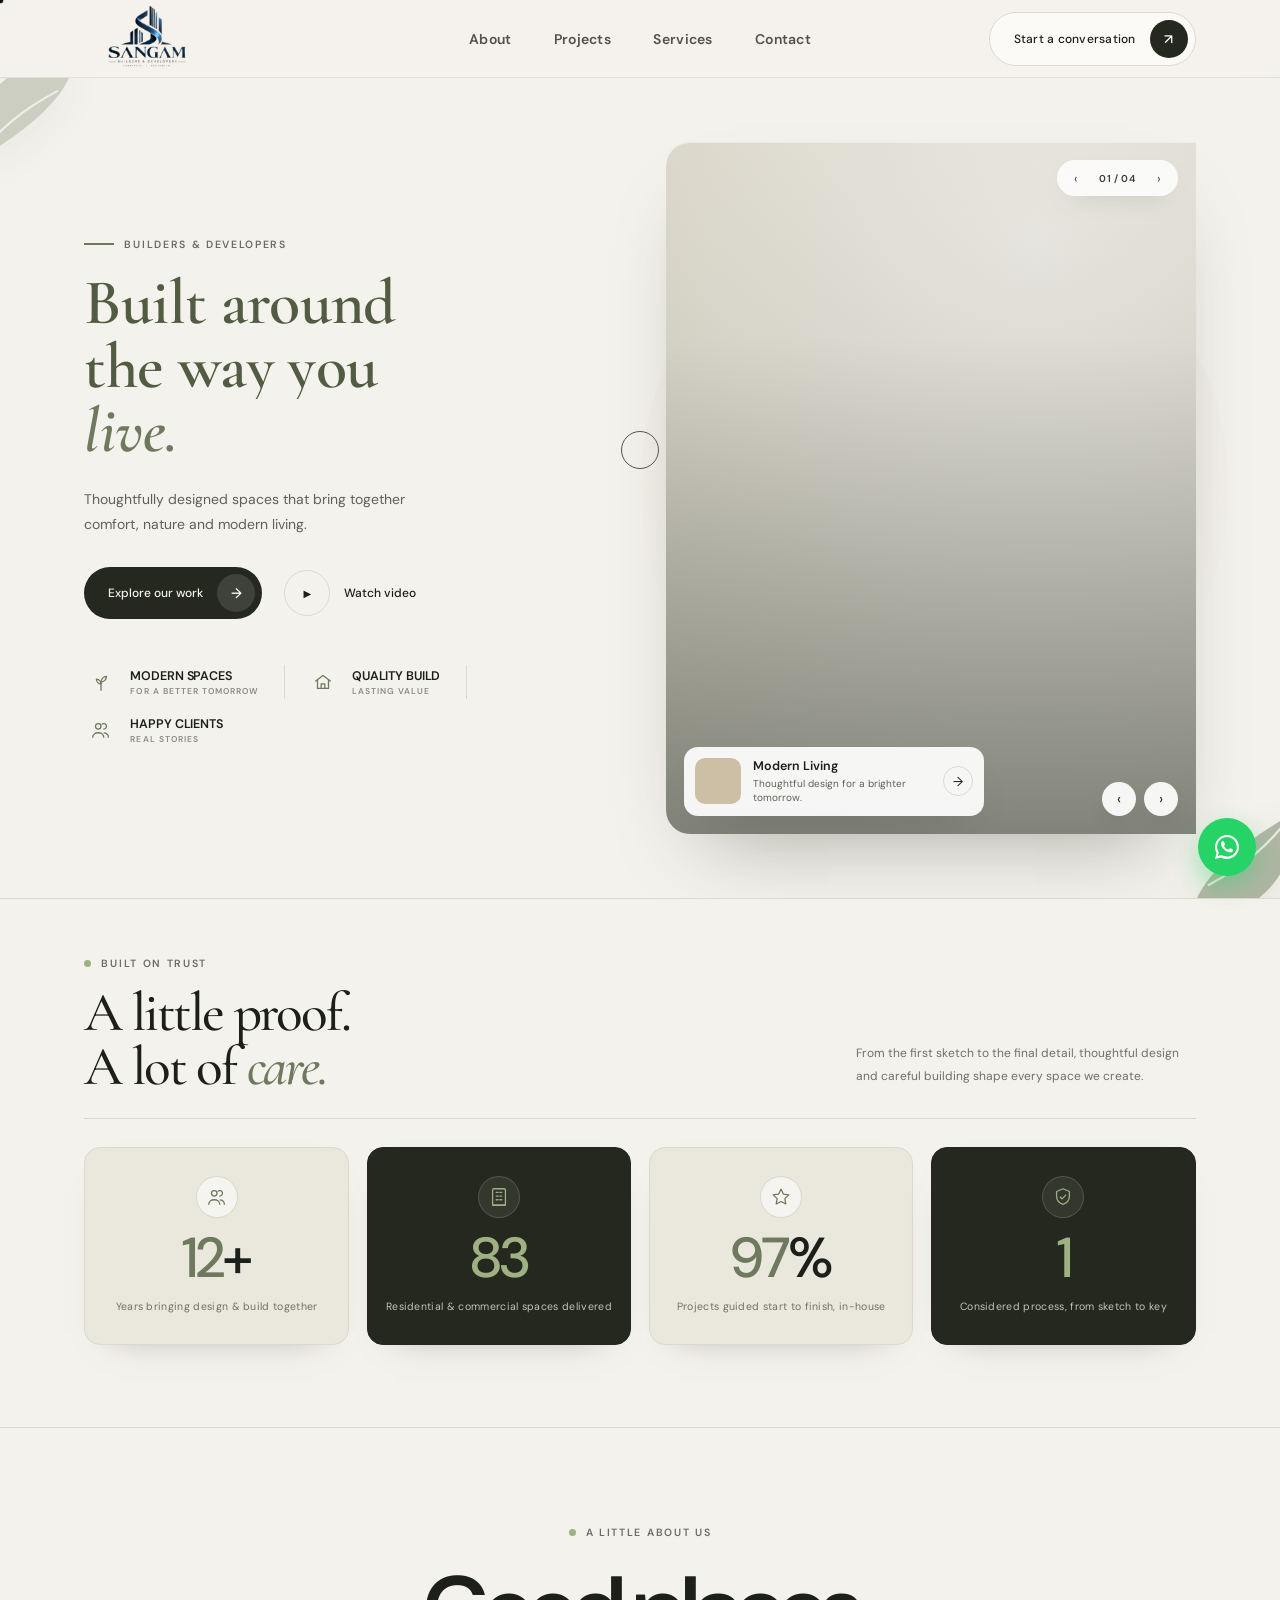
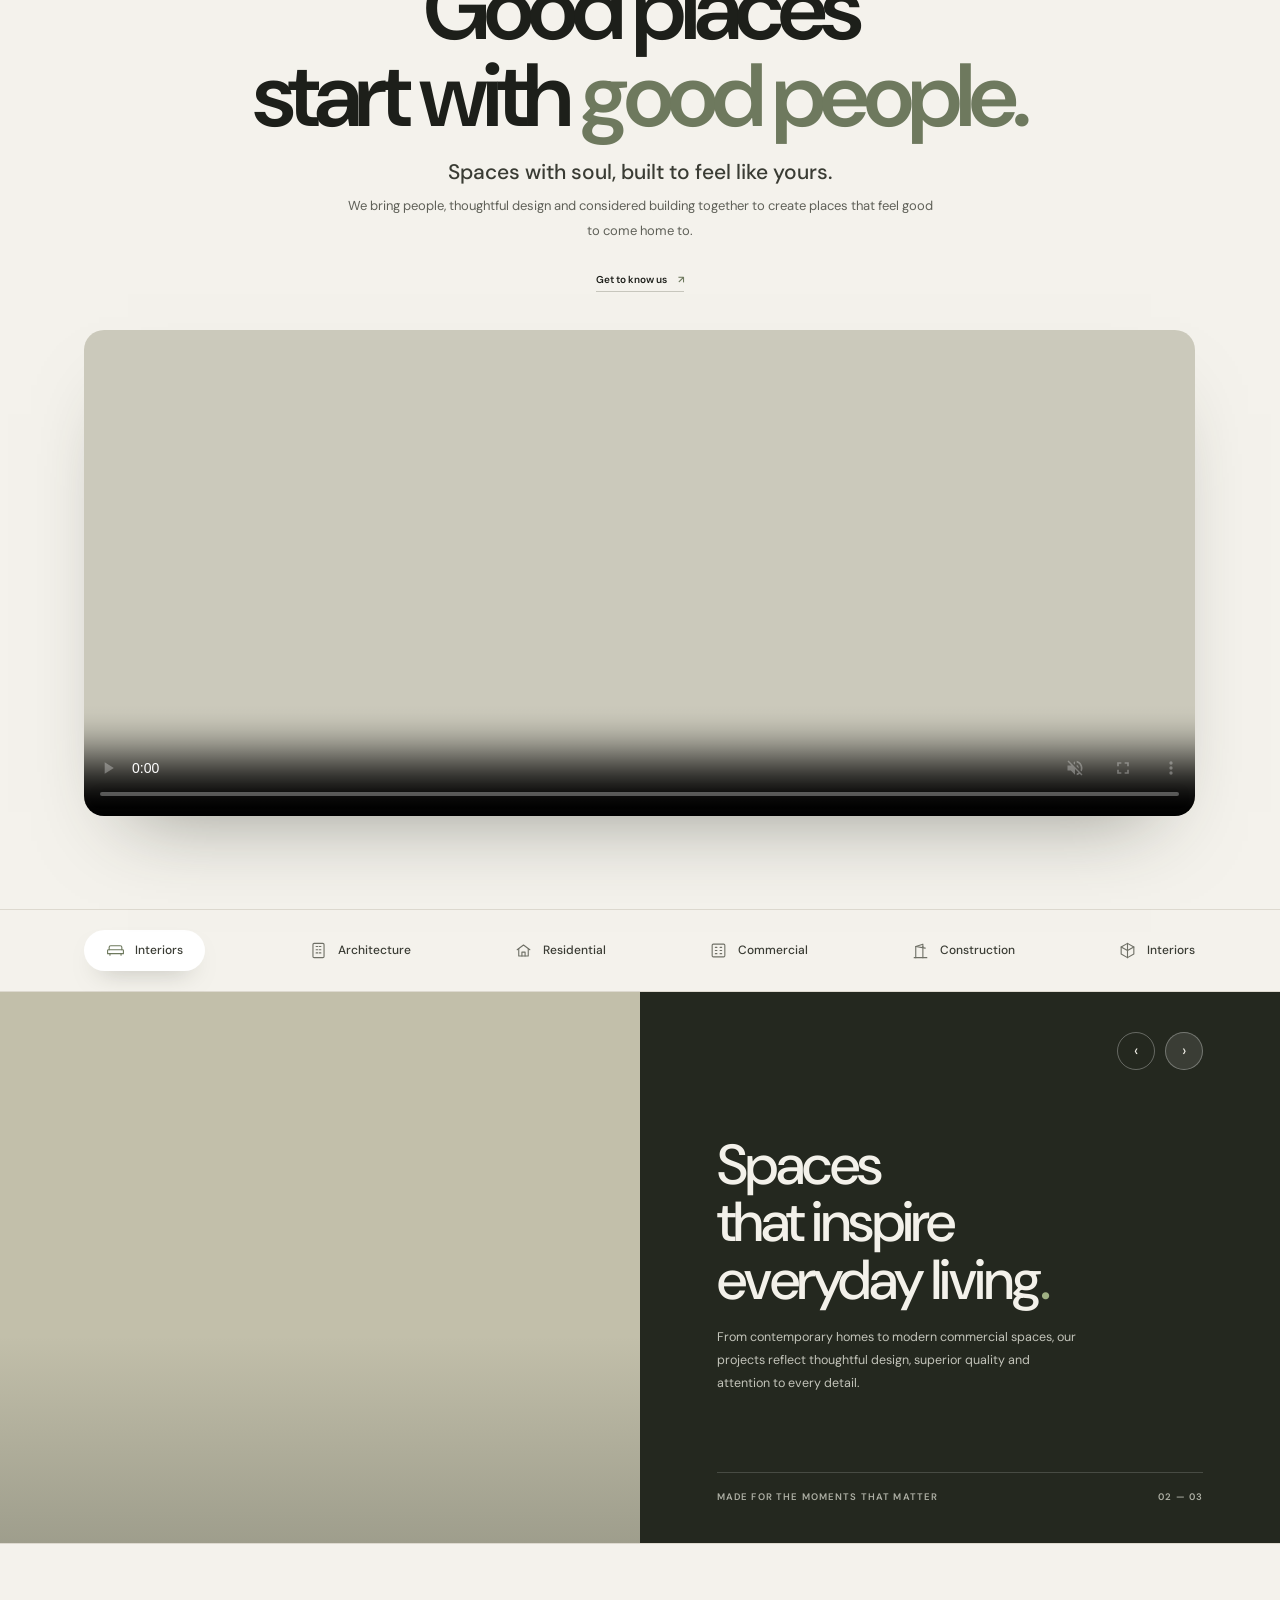
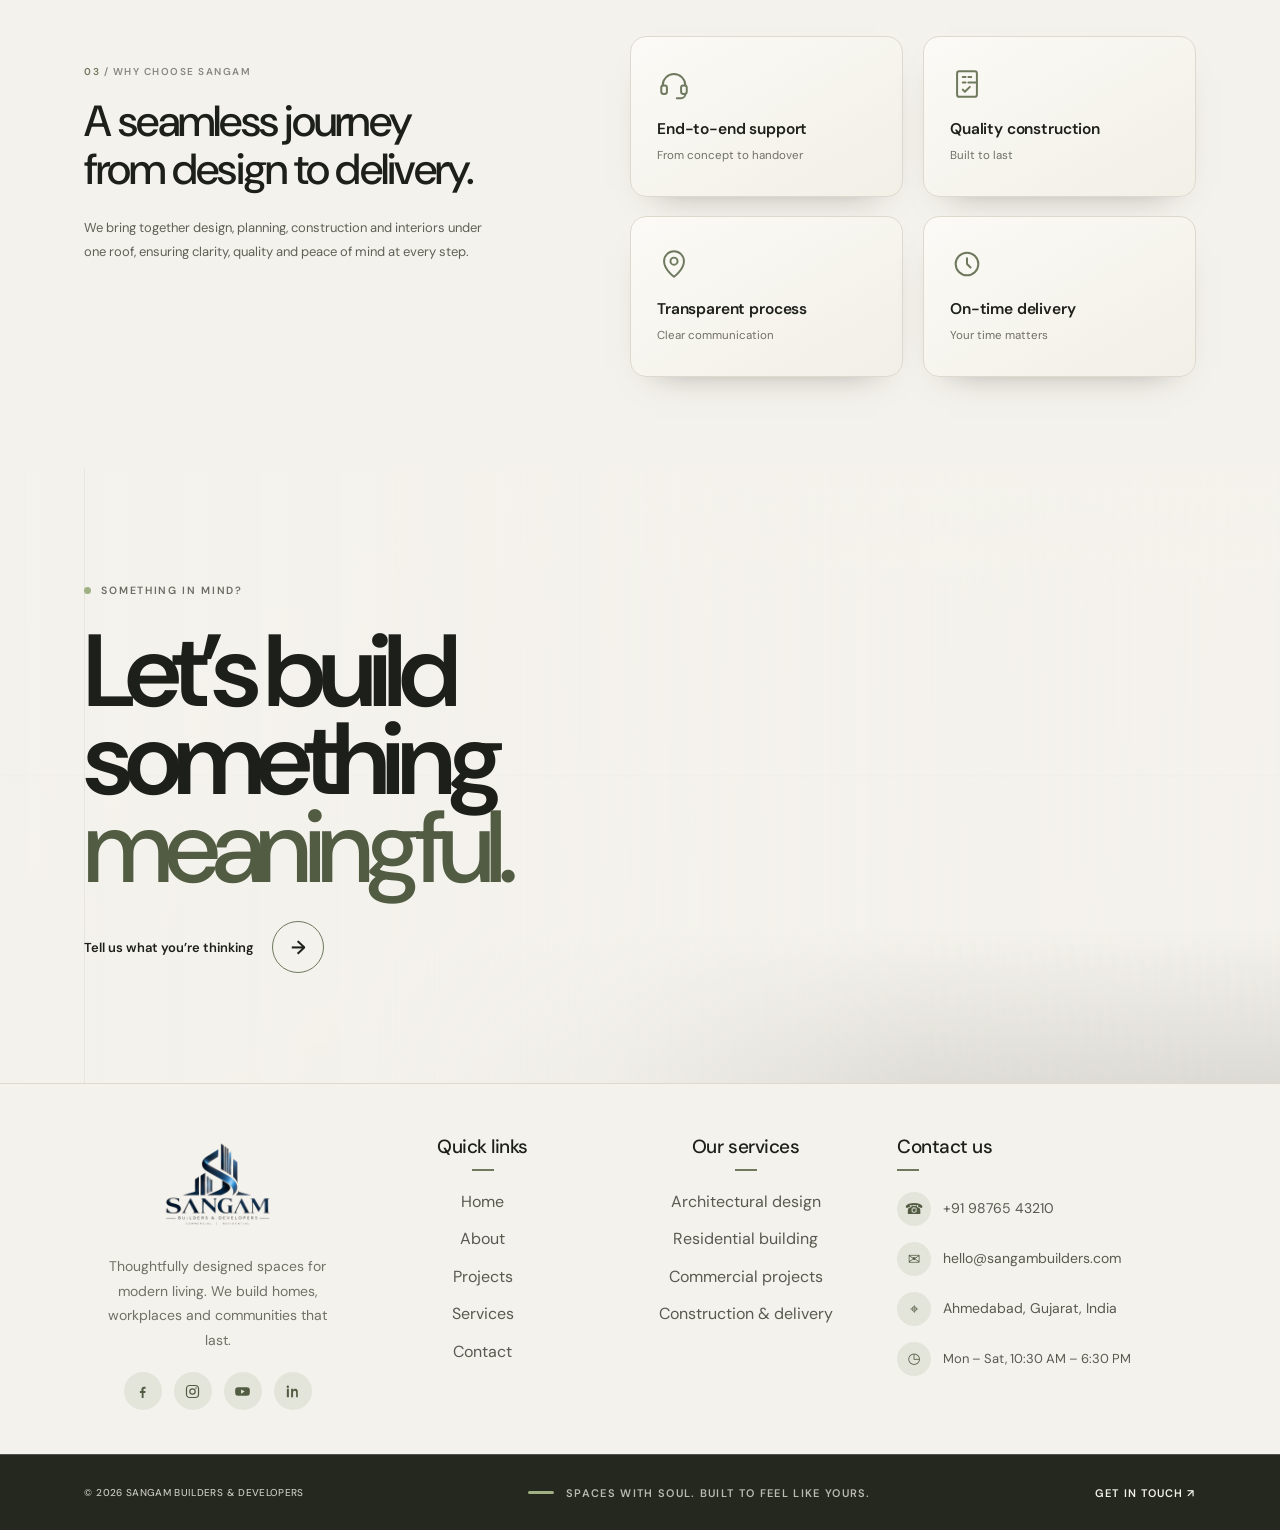
==== commit e044ee4c: "Apply Changes" ====
--- a/public/index.html
+++ b/public/index.html
@@ -132,7 +132,6 @@
 
       <!-- ============== STATS : animated counters ============== -->
       <section class="stats" aria-label="Sangam at a glance">
-<<<<<<< HEAD
         <header class="stats__intro">
           <div class="stats__heading">
             <span class="eyebrow"><span class="live-dot"></span> Built on trust</span>
@@ -140,8 +139,6 @@
           </div>
           <p>From the first sketch to the final detail, thoughtful design and careful building shape every space we create.</p>
         </header>
-=======
->>>>>>> a0ead2ee7d4157b6dd052671ab745873b825dadc
         <div class="stat reveal">
           <span class="stat__icon" aria-hidden="true">
             <svg viewBox="0 0 24 24" fill="none" stroke="currentColor" stroke-width="1.4" stroke-linecap="round" stroke-linejoin="round"><circle cx="9" cy="8" r="3"/><path d="M15 11a3 3 0 1 0-1.8-5.4"/><path d="M3 20c0-3 2.7-5 6-5s6 2 6 5"/><path d="M15.5 15.2c2.5.4 4.5 2.3 4.5 4.8"/></svg>
@@ -175,7 +172,6 @@
       <!-- ============== OUR STORY ============== -->
       <section class="story" id="story">
         <div class="story__text">
-<<<<<<< HEAD
           <span class="eyebrow reveal"><span class="live-dot"></span> A little about us</span>
           <h2 class="reveal" style="--delay:80ms">Good places<br />start with <span>good people.</span></h2>
           <p class="story__subtitle reveal" style="--delay:140ms">Spaces with soul, built to feel like yours.</p>
@@ -186,20 +182,6 @@
           <source src="./img/VID_20261008_050109_842.mp4" type="video/mp4" />
           Your browser does not support the video element.
         </video>
-=======
-          <div class="section-index reveal"><span>01</span> / OUR STORY</div>
-          <h2 class="reveal">More than buildings,<br />we create <span>places to belong.</span></h2>
-          <p class="reveal" style="--delay:80ms">At Sangam Builders &amp; Developers, we design and build residential and commercial spaces that combine aesthetics, functionality and long-term value. From concept to completion, we focus on quality, transparency and a seamless experience.</p>
-          <a class="pill-btn pill-btn--dark reveal" style="--delay:150ms" href="./about.html" data-magnetic="0.2">
-            <span>Know more about us</span>
-            <span class="pill-btn__ico" aria-hidden="true">→</span>
-          </a>
-        </div>
-        <div class="story__media reveal-scale" data-tilt="5">
-          <span class="story__play" aria-hidden="true">▶</span>
-          <span class="story__caption"><strong>Our Journey</strong>From vision to reality</span>
-        </div>
->>>>>>> a0ead2ee7d4157b6dd052671ab745873b825dadc
       </section>
 
       <!-- ============== CATEGORY TABS ============== -->
@@ -298,7 +280,6 @@
       <section class="contact" id="contact">
         <div class="contact__main reveal">
           <span class="eyebrow"><span class="live-dot"></span> Something in mind?</span>
-<<<<<<< HEAD
           <h2>Let’s build<br />something<br /><em>meaningful.</em></h2>
           <a class="contact__link" href="mailto:hello@sangambuilders.com?subject=Let%27s%20talk%20about%20a%20project" data-magnetic="0.2">
             <span>Tell us what you’re thinking</span><span class="arrow-icon" aria-hidden="true">→</span>
@@ -369,22 +350,5 @@
       <span class="whatsapp-float__label">Chat with us</span>
       <svg viewBox="0 0 32 32" width="30" height="30" fill="currentColor" aria-hidden="true"><path d="M16.001 3.2C9.065 3.2 3.2 9.065 3.2 16c0 2.262.602 4.47 1.744 6.414L3.2 28.8l6.54-1.714A12.74 12.74 0 0 0 16 28.8C22.935 28.8 28.8 22.935 28.8 16S22.935 3.2 16.001 3.2zm0 23.04a10.6 10.6 0 0 1-5.4-1.477l-.387-.23-4.012 1.052 1.07-3.91-.252-.401A10.56 10.56 0 0 1 5.44 16c0-5.83 4.73-10.56 10.56-10.56 2.82 0 5.47 1.098 7.465 3.093A10.49 10.49 0 0 1 26.56 16c0 5.83-4.73 10.24-10.56 10.24zm5.797-7.9c-.317-.159-1.877-.926-2.168-1.032-.29-.106-.502-.159-.714.16-.211.317-.82 1.03-1.005 1.242-.185.212-.37.238-.687.08-.317-.16-1.34-.494-2.552-1.575-.943-.841-1.58-1.88-1.765-2.197-.185-.317-.02-.489.14-.647.144-.143.317-.37.476-.555.159-.185.211-.317.317-.529.106-.212.053-.397-.026-.556-.08-.159-.714-1.72-.978-2.356-.257-.618-.519-.534-.714-.544l-.608-.011c-.212 0-.555.08-.846.397-.29.317-1.11 1.085-1.11 2.646 0 1.561 1.136 3.069 1.295 3.281.159.212 2.236 3.414 5.417 4.787.757.327 1.348.522 1.808.668.76.242 1.451.208 1.998.126.61-.091 1.877-.767 2.142-1.508.264-.741.264-1.376.185-1.508-.079-.132-.29-.212-.608-.37z"/></svg>
     </a>
-=======
-          <h2>Let’s build<br />something <em>meaningful.</em></h2>
-          <a class="contact__link" href="mailto:hello@sangambuilders.com?subject=Let%27s%20talk%20about%20a%20project" data-magnetic="0.2">
-            <span>Tell us what you’re thinking</span><span class="arrow-icon" aria-hidden="true">↗</span>
-          </a>
-        </div>
-        <footer class="footer">
-          <a class="footer__brand" href="./index.html" aria-label="Sangam Builders & Developers home">
-            <img class="footer__logo" src="./img/Sangam_Builders_Luxury_Wall_Sign-removebg-preview.png" alt="" />
-          </a>
-          <span>Spaces with soul. Built to feel like yours.</span>
-          <a href="./contact.html">GET IN TOUCH ↗</a>
-          <span class="footer__copyright">© <span id="current-year">2026</span> SANGAM BUILDERS &amp; DEVELOPERS</span>
-        </footer>
-      </section>
-    </main>
->>>>>>> a0ead2ee7d4157b6dd052671ab745873b825dadc
   </body>
 </html>
--- a/public/styles.css
+++ b/public/styles.css
@@ -27,14 +27,10 @@
   --coal: #24281f;
   --coal-2: #2e332a;
 
-<<<<<<< HEAD
   --container: 1600px;
   /* One shared horizontal gutter so every section lines up to the same edge */
   --gutter: clamp(24px, 6.6vw, 112px);
   --page-gutter: max(var(--gutter), calc((100vw - var(--container)) / 2 + var(--gutter)));
-=======
-  --container: 100%;
->>>>>>> a0ead2ee7d4157b6dd052671ab745873b825dadc
   --font: "DM Sans", system-ui, sans-serif;
   --font-serif: "Cormorant Garamond", Georgia, "Times New Roman", serif;
 
@@ -51,13 +47,9 @@
   scroll-padding-top: 90px;
 }
 
-<<<<<<< HEAD
 * {
   box-sizing: border-box;
 }
-=======
-* { box-sizing: border-box; }
->>>>>>> a0ead2ee7d4157b6dd052671ab745873b825dadc
 
 body {
   margin: 0;
@@ -66,7 +58,6 @@
   overflow-x: hidden;
 }
 
-<<<<<<< HEAD
 a {
   color: inherit;
   text-decoration: none;
@@ -101,52 +92,28 @@
 ::-webkit-scrollbar-thumb:hover {
   background: var(--olive);
 }
-=======
-a { color: inherit; text-decoration: none; }
-button { font: inherit; }
-img { max-width: 100%; }
-
-::selection { background: #d4ddc3; color: var(--ink); }
-
-::-webkit-scrollbar { width: 10px; }
-::-webkit-scrollbar-track { background: var(--paper-2); }
-::-webkit-scrollbar-thumb { background: #c3c0b4; border-radius: 10px; }
-::-webkit-scrollbar-thumb:hover { background: var(--olive); }
->>>>>>> a0ead2ee7d4157b6dd052671ab745873b825dadc
 
 .skip-link {
   position: fixed;
   z-index: 100;
-<<<<<<< HEAD
   top: 12px;
   left: 12px;
-=======
-  top: 12px; left: 12px;
->>>>>>> a0ead2ee7d4157b6dd052671ab745873b825dadc
   padding: 12px 16px;
   transform: translateY(-180%);
   background: #fff;
   border-radius: 8px;
 }
-<<<<<<< HEAD
 
 .skip-link:focus {
   transform: translateY(0);
 }
-=======
-.skip-link:focus { transform: translateY(0); }
->>>>>>> a0ead2ee7d4157b6dd052671ab745873b825dadc
 
 /* ---------- Scroll progress bar ---------- */
 .scroll-progress {
   position: fixed;
   z-index: 60;
-<<<<<<< HEAD
   top: 0;
   left: 0;
-=======
-  top: 0; left: 0;
->>>>>>> a0ead2ee7d4157b6dd052671ab745873b825dadc
   height: 3px;
   width: 0%;
   background: linear-gradient(90deg, var(--olive), var(--olive-bright));
@@ -157,19 +124,14 @@
 .cursor-dot,
 .cursor-ring {
   position: fixed;
-<<<<<<< HEAD
   top: 0;
   left: 0;
-=======
-  top: 0; left: 0;
->>>>>>> a0ead2ee7d4157b6dd052671ab745873b825dadc
   z-index: 90;
   pointer-events: none;
   border-radius: 50%;
   mix-blend-mode: difference;
   will-change: transform;
 }
-<<<<<<< HEAD
 
 .cursor-dot {
   width: 7px;
@@ -181,16 +143,10 @@
 .cursor-ring {
   width: 38px;
   height: 38px;
-=======
-.cursor-dot { width: 7px; height: 7px; background: #fff; transform: translate(-50%, -50%); }
-.cursor-ring {
-  width: 38px; height: 38px;
->>>>>>> a0ead2ee7d4157b6dd052671ab745873b825dadc
   border: 1px solid rgb(255 255 255 / 70%);
   transform: translate(-50%, -50%);
   transition: width 220ms var(--ease), height 220ms var(--ease), opacity 220ms var(--ease);
 }
-<<<<<<< HEAD
 
 .cursor-ring.is-hover {
   width: 62px;
@@ -214,14 +170,6 @@
   .cursor-ring {
     display: none !important;
   }
-=======
-.cursor-ring.is-hover { width: 62px; height: 62px; opacity: .6; }
-body.has-cursor { cursor: none; }
-body.has-cursor a,
-body.has-cursor button { cursor: none; }
-@media (hover: none), (pointer: coarse) {
-  .cursor-dot, .cursor-ring { display: none !important; }
->>>>>>> a0ead2ee7d4157b6dd052671ab745873b825dadc
 }
 
 /* ---------- Header ---------- */
@@ -229,26 +177,17 @@
   position: sticky;
   top: 0;
   z-index: 50;
-<<<<<<< HEAD
   display: flex;
   justify-content: space-between;
   align-items: center;
   min-height: 78px;
   padding: 0 var(--page-gutter);
-=======
-  display: grid;
-  grid-template-columns: 1fr auto 1fr;
-  align-items: center;
-  min-height: 78px;
-  padding: 0 clamp(20px, 7.1vw, 104px);
->>>>>>> a0ead2ee7d4157b6dd052671ab745873b825dadc
   background: rgb(244 242 236 / 72%);
   backdrop-filter: blur(16px) saturate(140%);
   -webkit-backdrop-filter: blur(16px) saturate(140%);
   border-bottom: 1px solid rgb(29 31 26 / 8%);
 }
 
-<<<<<<< HEAD
 .header>.brand {
   margin-right: auto;
 }
@@ -283,20 +222,10 @@
   font-size: 14px;
   font-weight: 600;
   letter-spacing: .02em;
-=======
-.brand { justify-self: start; display: grid; width: 126px; }
-.brand__logo { display: block; width: 100%; height: 72px; object-fit: contain; }
-
-.nav { display: flex; justify-content: center; gap: clamp(20px, 3vw, 46px); }
-.nav a {
-  position: relative;
-  font-size: 11px; font-weight: 600; letter-spacing: .02em;
->>>>>>> a0ead2ee7d4157b6dd052671ab745873b825dadc
   color: #51524b;
   padding: 6px 2px;
   transition: color 200ms var(--ease);
 }
-<<<<<<< HEAD
 
 .nav a::after {
   content: "";
@@ -305,18 +234,11 @@
   bottom: 0;
   width: 100%;
   height: 1px;
-=======
-.nav a::after {
-  content: "";
-  position: absolute; left: 0; bottom: 0;
-  width: 100%; height: 1px;
->>>>>>> a0ead2ee7d4157b6dd052671ab745873b825dadc
   background: var(--olive);
   transform: scaleX(0);
   transform-origin: right;
   transition: transform 260ms var(--ease);
 }
-<<<<<<< HEAD
 
 .nav a:hover::after,
 .nav a[aria-current="page"]::after {
@@ -345,36 +267,17 @@
   justify-content: center;
   width: 30px;
   height: 30px;
-=======
-.nav a:hover::after,
-.nav a[aria-current="page"]::after { transform: scaleX(1); transform-origin: left; }
-.nav a:hover, .nav a[aria-current="page"] { color: var(--olive); }
-
-.header__cta {
-  justify-self: end;
-  display: inline-flex; align-items: center; gap: 12px;
-  font-size: 11px; font-weight: 600; letter-spacing: .02em;
-}
-
-.arrow-icon {
-  display: grid; place-items: center;
-  width: 30px; height: 30px;
->>>>>>> a0ead2ee7d4157b6dd052671ab745873b825dadc
   border: 1px solid rgb(29 31 26 / 24%);
   border-radius: 50%;
   font-size: 13px;
   transition: background 220ms var(--ease), color 220ms var(--ease), transform 220ms var(--ease);
 }
-<<<<<<< HEAD
-
-=======
->>>>>>> a0ead2ee7d4157b6dd052671ab745873b825dadc
+
 .header__cta:hover .arrow-icon,
 .project-link:hover .arrow-icon,
 .contact__link:hover .arrow-icon,
 .form-submit:hover .arrow-icon {
   transform: translate(3px, -3px) rotate(8deg);
-<<<<<<< HEAD
   background: var(--ink);
   color: #fff;
 }
@@ -382,29 +285,17 @@
 .menu-toggle {
   display: none;
 }
-=======
-  background: var(--ink); color: #fff;
-}
-
-.menu-toggle { display: none; }
->>>>>>> a0ead2ee7d4157b6dd052671ab745873b825dadc
 
 /* =========================================================================
    HERO — real 3D canvas
    ========================================================================= */
 .hero {
   position: relative;
-<<<<<<< HEAD
-  display: flex;
-=======
-  display: grid;
-  grid-template-columns: 1fr 1fr;
->>>>>>> a0ead2ee7d4157b6dd052671ab745873b825dadc
+  display: flex;
   align-items: center;
   gap: clamp(24px, 4vw, 56px);
   width: 100%;
   min-height: min(820px, calc(100svh - 78px));
-<<<<<<< HEAD
   padding: clamp(40px, 5vw, 64px) var(--gutter) clamp(52px, 5vw, 72px);
   overflow: hidden;
 }
@@ -424,29 +315,12 @@
   right: clamp(-60px, 4vw, 140px);
   width: clamp(380px, 46vw, 680px);
   aspect-ratio: 1;
-=======
-  /* left gutter for copy, image bleeds to the right edge so its background is never cut */
-  padding: 48px 0 60px clamp(20px, 5vw, 80px);
-  overflow: hidden;
-}
-
-.hero__copy { position: relative; z-index: 3; }
-
-/* ---------- Hero decorative backdrop ---------- */
-.hero__orb {
-  position: absolute; z-index: 0;
-  top: 50%; right: clamp(-60px, 4vw, 140px);
-  width: clamp(380px, 46vw, 680px); aspect-ratio: 1;
->>>>>>> a0ead2ee7d4157b6dd052671ab745873b825dadc
   transform: translateY(-50%);
   border-radius: 50%;
   background: radial-gradient(circle at 50% 40%, rgb(255 255 255 / 55%) 0%, rgb(234 231 221 / 55%) 48%, rgb(234 231 221 / 0%) 72%);
   pointer-events: none;
 }
-<<<<<<< HEAD
-
-=======
->>>>>>> a0ead2ee7d4157b6dd052671ab745873b825dadc
+
 .hero__leaf {
   position: absolute;
   width: clamp(90px, 10vw, 150px);
@@ -454,7 +328,6 @@
   pointer-events: none;
   animation: leaf-sway 7s var(--ease) infinite;
 }
-<<<<<<< HEAD
 
 .hero__leaf svg {
   display: block;
@@ -525,47 +398,18 @@
   width: 30px;
   height: 1.5px;
   flex: none;
-=======
-.hero__leaf svg { display: block; width: 100%; filter: drop-shadow(0 12px 22px rgb(45 50 38 / 18%)); }
-/* top-left sits behind the copy so it never covers the headline */
-.hero__leaf--tl { z-index: 1; top: -30px; left: -40px; opacity: .32; animation-name: leaf-sway-tl; }
-/* bottom-right drapes over the image corner */
-.hero__leaf--br { z-index: 4; right: -26px; bottom: -30px; opacity: .55; animation-name: leaf-sway-br; animation-delay: -3.5s; }
-@keyframes leaf-sway-tl {
-  0%, 100% { transform: rotate(-8deg) translateY(0); }
-  50% { transform: rotate(-3deg) translateY(8px); }
-}
-@keyframes leaf-sway-br {
-  0%, 100% { transform: rotate(6deg) translateY(0); }
-  50% { transform: rotate(1deg) translateY(-8px); }
-}
-
-.eyebrow {
-  display: inline-flex; align-items: center; gap: 9px;
-  color: #6b6c64; font-size: 9.5px; font-weight: 600;
-  letter-spacing: .14em; text-transform: uppercase;
-}
-.eyebrow--light { color: #c0c7b2; }
-.eyebrow__line {
-  display: inline-block; width: 30px; height: 1.5px; flex: none;
->>>>>>> a0ead2ee7d4157b6dd052671ab745873b825dadc
   background: var(--olive);
 }
 
 .live-dot {
-<<<<<<< HEAD
   display: inline-block;
   width: 7px;
   height: 7px;
   border-radius: 50%;
-=======
-  display: inline-block; width: 7px; height: 7px; border-radius: 50%;
->>>>>>> a0ead2ee7d4157b6dd052671ab745873b825dadc
   background: var(--olive-bright);
   box-shadow: 0 0 0 0 rgb(159 176 131 / 70%);
   animation: pulse 2.4s var(--ease) infinite;
 }
-<<<<<<< HEAD
 
 @keyframes pulse {
   0% {
@@ -579,12 +423,6 @@
   100% {
     box-shadow: 0 0 0 0 rgb(159 176 131 / 0%);
   }
-=======
-@keyframes pulse {
-  0% { box-shadow: 0 0 0 0 rgb(159 176 131 / 60%); }
-  70% { box-shadow: 0 0 0 10px rgb(159 176 131 / 0%); }
-  100% { box-shadow: 0 0 0 0 rgb(159 176 131 / 0%); }
->>>>>>> a0ead2ee7d4157b6dd052671ab745873b825dadc
 }
 
 .hero h1 {
@@ -596,7 +434,6 @@
   line-height: 1.0;
   color: var(--olive-deep);
 }
-<<<<<<< HEAD
 
 .hero h1 em {
   color: var(--olive);
@@ -616,27 +453,16 @@
   overflow: hidden;
 }
 
-=======
-.hero h1 em { color: var(--olive); font-style: italic; font-weight: 600; }
-.contact h2 em { color: var(--olive); font-style: italic; font-weight: 500; }
-
-/* Per-word reveal */
-.reveal-line { display: block; overflow: hidden; }
->>>>>>> a0ead2ee7d4157b6dd052671ab745873b825dadc
 .reveal-word {
   display: inline-block;
   transform: translateY(105%);
   opacity: 0;
 }
-<<<<<<< HEAD
-
-=======
->>>>>>> a0ead2ee7d4157b6dd052671ab745873b825dadc
+
 .is-ready .reveal-word {
   animation: word-up 0.9s var(--ease-out) forwards;
   animation-delay: var(--d, 0ms);
 }
-<<<<<<< HEAD
 
 @keyframes word-up {
   to {
@@ -667,25 +493,10 @@
   height: 46px;
   border: 1px solid var(--line);
   border-radius: 50%;
-=======
-@keyframes word-up { to { transform: translateY(0); opacity: 1; } }
-
-.hero__bottom {
-  display: flex; align-items: center; justify-content: space-between;
-  width: min(340px, 90%);
-}
-.hero__bottom p { margin: 0; color: #5f6058; font-size: 12px; line-height: 1.85; }
-
-.round-link {
-  display: grid; place-items: center;
-  width: 46px; height: 46px;
-  border: 1px solid var(--line); border-radius: 50%;
->>>>>>> a0ead2ee7d4157b6dd052671ab745873b825dadc
   font-size: 17px;
   transition: border-color 220ms var(--ease), background 220ms var(--ease), color 220ms var(--ease);
   animation: bob 2.6s var(--ease) infinite;
 }
-<<<<<<< HEAD
 
 .round-link:hover {
   border-color: var(--ink);
@@ -704,20 +515,13 @@
     transform: translateY(5px);
   }
 }
-=======
-.round-link:hover { border-color: var(--ink); background: var(--ink); color: #fff; }
-@keyframes bob { 0%,100% { transform: translateY(0); } 50% { transform: translateY(5px); } }
->>>>>>> a0ead2ee7d4157b6dd052671ab745873b825dadc
 
 /* 3D stage */
 .hero-stage {
   position: relative;
   align-self: stretch;
-<<<<<<< HEAD
   flex: 1 1 0;
   min-width: 0;
-=======
->>>>>>> a0ead2ee7d4157b6dd052671ab745873b825dadc
   min-height: clamp(360px, 44vw, 640px);
   border-radius: 24px 0 0 24px;
   overflow: hidden;
@@ -728,15 +532,10 @@
     0 40px 80px -40px rgb(45 50 38 / 40%);
   isolation: isolate;
 }
-<<<<<<< HEAD
 
 .hero-stage--static .stage-visual {
   position: absolute;
   inset: 0;
-=======
-.hero-stage--static .stage-visual {
-  position: absolute; inset: 0;
->>>>>>> a0ead2ee7d4157b6dd052671ab745873b825dadc
   background-image:
     linear-gradient(180deg, rgb(19 29 24 / 4%) 0%, rgb(19 29 24 / 8%) 30%, rgb(19 29 24 / 46%) 100%),
     url("https://images.unsplash.com/photo-1613490493576-7fde63acd811?auto=format&fit=crop&w=1600&q=80");
@@ -745,7 +544,6 @@
   transform: scale(1.08);
   transition: transform 1.2s var(--ease-out);
 }
-<<<<<<< HEAD
 
 .hero-stage:hover .stage-visual {
   transform: scale(1.12);
@@ -756,17 +554,10 @@
   inset: 0;
   width: 100%;
   height: 100%;
-=======
-.hero-stage:hover .stage-visual { transform: scale(1.12); }
-.hero-stage__canvas {
-  position: absolute; inset: 0;
-  width: 100%; height: 100%;
->>>>>>> a0ead2ee7d4157b6dd052671ab745873b825dadc
   display: block;
   touch-action: pan-y;
   cursor: grab;
 }
-<<<<<<< HEAD
 
 .hero-stage__canvas:active {
   cursor: grabbing;
@@ -877,50 +668,11 @@
   color: var(--olive);
   font-size: 16px;
 }
-=======
-.hero-stage__canvas:active { cursor: grabbing; }
-
-.stage-label {
-  position: absolute; left: 20px; right: 20px;
-  z-index: 2;
-  display: flex; align-items: center; justify-content: space-between;
-  color: #6e6e66; font-size: 8.5px; font-weight: 600; letter-spacing: .12em;
-  pointer-events: none;
-}
-.stage-label--top { top: 18px; }
-.stage-label--bottom { bottom: 18px; }
-.stage-label--bottom span:first-child { display: flex; align-items: center; gap: 8px; color: #4a4d41; }
-.stage-dot { width: 6px; height: 6px; border-radius: 50%; background: var(--olive-bright); }
-
-.stage-loader {
-  position: absolute; inset: 0; z-index: 3;
-  display: grid; place-items: center;
-  background: #e9e5da;
-  transition: opacity 600ms var(--ease), visibility 600ms var(--ease);
-}
-.stage-loader.is-done { opacity: 0; visibility: hidden; }
-.stage-loader span {
-  font-size: 9px; letter-spacing: .25em; color: #8b8c82; text-transform: uppercase;
-}
-.stage-loader span::after {
-  content: ""; display: inline-block; width: 1em; text-align: left;
-  animation: dots 1.4s steps(4) infinite;
-}
-@keyframes dots { 0% { content: ""; } 25% { content: "."; } 50% { content: ".."; } 75% { content: "..."; } }
-
-.side-note {
-  position: absolute; right: 2%; bottom: 44px; z-index: 3;
-  display: grid; gap: 10px;
-  color: #74756d; font-size: 8px; font-weight: 600; letter-spacing: .12em; line-height: 1.8;
-}
-.side-note span:last-child { color: var(--olive); font-size: 16px; }
->>>>>>> a0ead2ee7d4157b6dd052671ab745873b825dadc
 
 /* =========================================================================
    STATS — animated counters
    ========================================================================= */
 .stats {
-<<<<<<< HEAD
   width: 100%;
   padding: 70px var(--page-gutter) 82px;
   display: flex;
@@ -1072,28 +824,11 @@
     transform: translateY(-5px);
   }
 }
-=======
-  width: min(100%, var(--container));
-  margin-inline: auto;
-  padding: 10px clamp(20px, 7.1vw, 104px) 70px;
-  display: grid;
-  grid-template-columns: repeat(4, 1fr);
-  gap: 24px;
-  border-bottom: 1px solid var(--line);
-}
-.stat { position: relative; padding-top: 22px; border-top: 2px solid var(--ink); }
-.stat__num {
-  font-size: clamp(38px, 4.4vw, 62px); font-weight: 500; letter-spacing: -.04em; line-height: 1;
-}
-.stat__num span { color: var(--olive); }
-.stat__label { margin-top: 10px; color: var(--muted); font-size: 10px; letter-spacing: .04em; line-height: 1.7; }
->>>>>>> a0ead2ee7d4157b6dd052671ab745873b825dadc
 
 /* =========================================================================
    Section scaffolding
    ========================================================================= */
 .section-index {
-<<<<<<< HEAD
   color: #87887f;
   font-size: 10px;
   font-weight: 600;
@@ -1121,22 +856,11 @@
 .pad {
   padding-inline: var(--gutter);
 }
-=======
-  color: #87887f; font-size: 9px; font-weight: 600; letter-spacing: .13em;
-}
-.section-index > span { color: var(--olive); }
-.section-index--light { color: #a4a598; }
-.section-index--light > span { color: var(--olive-bright); }
-
-.wrap { width: min(100%, var(--container)); margin-inline: auto; }
-.pad { padding-inline: clamp(20px, 12.3vw, 180px); }
->>>>>>> a0ead2ee7d4157b6dd052671ab745873b825dadc
 
 /* ---------- Build film (video) ---------- */
 .build-film {
   width: min(100%, var(--container));
   margin-inline: auto;
-<<<<<<< HEAD
   padding: 70px var(--gutter) 84px;
 }
 
@@ -1179,24 +903,6 @@
 .video-frame {
   position: relative;
   align-self: center;
-=======
-  padding: 70px clamp(20px, 12.3vw, 180px) 84px;
-}
-.build-film__content {
-  display: grid; grid-template-columns: .72fr 1.28fr; align-items: center;
-  margin-top: 30px; gap: 7%;
-}
-.build-film__content h2 {
-  margin: 18px 0 13px;
-  font-size: clamp(36px, 4.5vw, 58px); font-weight: 500; letter-spacing: -.045em; line-height: 1.08;
-}
-.build-film__content h2 span { color: var(--olive); }
-.build-film__content p { max-width: 335px; color: #5f6058; font-size: 11.5px; line-height: 1.9; }
-
-.video-frame {
-  position: relative;
-  justify-self: center;
->>>>>>> a0ead2ee7d4157b6dd052671ab745873b825dadc
   border-radius: 18px;
   padding: 10px;
   background: linear-gradient(160deg, #fff 0%, #e9e6db 100%);
@@ -1204,23 +910,17 @@
   transform-style: preserve-3d;
   will-change: transform;
 }
-<<<<<<< HEAD
 
 .build-film__video {
   display: block;
   width: auto;
   max-width: 100%;
-=======
-.build-film__video {
-  display: block; width: auto; max-width: 100%;
->>>>>>> a0ead2ee7d4157b6dd052671ab745873b825dadc
   height: min(560px, 70svh);
   aspect-ratio: 9 / 16;
   border-radius: 10px;
   background: var(--coal);
   object-fit: cover;
 }
-<<<<<<< HEAD
 
 .video-frame__tag {
   position: absolute;
@@ -1305,43 +1005,6 @@
 .text-link span {
   color: var(--olive);
 }
-=======
-.video-frame__tag {
-  position: absolute; top: 22px; left: 22px;
-  display: flex; align-items: center; gap: 7px;
-  padding: 7px 12px; border-radius: 40px;
-  background: rgb(29 31 26 / 60%); color: #fff;
-  font-size: 8px; font-weight: 600; letter-spacing: .12em;
-  backdrop-filter: blur(6px);
-}
-.video-frame__tag .live-dot { background: #e06b4a; }
-
-/* ---------- Intro / approach ---------- */
-.intro {
-  width: min(100%, var(--container)); margin-inline: auto;
-  padding: 86px clamp(20px, 12.3vw, 180px) 96px;
-  border-top: 1px solid var(--line);
-}
-.intro__content {
-  display: grid; grid-template-columns: 1.2fr .8fr; align-items: end;
-  margin-top: 38px; gap: 80px;
-}
-.intro h2 {
-  margin: 0; font-size: clamp(39px, 5vw, 68px); font-weight: 500;
-  letter-spacing: -.045em; line-height: 1.1;
-}
-.intro h2 span { color: var(--olive); }
-.intro__aside p { max-width: 350px; margin: 0 0 20px; color: #5f6058; font-size: 12px; line-height: 1.9; }
-
-.text-link {
-  display: inline-flex; align-items: center; gap: 11px;
-  padding-bottom: 5px; border-bottom: 1px solid #c7c6bd;
-  font-size: 10px; font-weight: 600;
-  transition: gap 220ms var(--ease);
-}
-.text-link:hover { gap: 18px; }
-.text-link span { color: var(--olive); }
->>>>>>> a0ead2ee7d4157b6dd052671ab745873b825dadc
 
 /* =========================================================================
    MARQUEE
@@ -1352,7 +1015,6 @@
   overflow: hidden;
   background: var(--paper-2);
 }
-<<<<<<< HEAD
 
 .marquee__track {
   display: flex;
@@ -1387,42 +1049,18 @@
     transform: translateX(-50%);
   }
 }
-=======
-.marquee__track {
-  display: flex; width: max-content;
-  gap: 54px;
-  animation: marquee 26s linear infinite;
-}
-.marquee:hover .marquee__track { animation-play-state: paused; }
-.marquee__track span {
-  display: inline-flex; align-items: center; gap: 54px;
-  font-size: clamp(24px, 3vw, 42px); font-weight: 500; letter-spacing: -.03em;
-  color: var(--ink);
-  white-space: nowrap;
-}
-.marquee__track span::after {
-  content: "✦"; color: var(--olive-bright); font-size: .6em;
-}
-@keyframes marquee { to { transform: translateX(-50%); } }
->>>>>>> a0ead2ee7d4157b6dd052671ab745873b825dadc
 
 /* =========================================================================
    PROJECT — parallax dark showcase
    ========================================================================= */
 .project {
   position: relative;
-<<<<<<< HEAD
   display: flex;
   width: 100%;
-=======
-  display: grid; grid-template-columns: 1fr 1fr;
-  width: min(100%, var(--container)); margin-inline: auto;
->>>>>>> a0ead2ee7d4157b6dd052671ab745873b825dadc
   min-height: 540px;
   background: var(--coal);
   overflow: hidden;
 }
-<<<<<<< HEAD
 
 .project__media,
 .project__body {
@@ -1438,16 +1076,10 @@
 .project__image {
   position: absolute;
   inset: -12% 0;
-=======
-.project__media { position: relative; overflow: hidden; }
-.project__image {
-  position: absolute; inset: -12% 0;
->>>>>>> a0ead2ee7d4157b6dd052671ab745873b825dadc
   background-color: #c2bfaa;
   background-image:
     linear-gradient(180deg, rgb(20 28 24 / 0%) 55%, rgb(20 28 24 / 35%) 100%),
     url("https://images.unsplash.com/photo-1600607687939-ce8a6c25118c?auto=format&fit=crop&w=1400&q=85");
-<<<<<<< HEAD
   background-position: center;
   background-size: cover;
   will-change: transform;
@@ -1507,36 +1139,12 @@
   font-size: 9.5px;
   font-weight: 600;
   letter-spacing: .12em;
-=======
-  background-position: center; background-size: cover;
-  will-change: transform;
-}
-.project__body {
-  display: flex; flex-direction: column; justify-content: space-between;
-  padding: 40px clamp(24px, 6vw, 86px);
-  color: #f3f1ea;
-}
-.project__copy { padding: 48px 0; }
-.project h2 {
-  margin: 18px 0; font-size: clamp(42px, 5vw, 70px); font-weight: 500;
-  letter-spacing: -.045em; line-height: 1.0;
-}
-.period { color: var(--olive-bright); }
-.project__description { max-width: 350px; margin: 0 0 28px; color: #c3c4ba; font-size: 11.5px; line-height: 1.9; }
-.project-link { display: inline-flex; align-items: center; gap: 18px; font-size: 10px; font-weight: 550; }
-.project-link .arrow-icon { border-color: rgb(255 255 255 / 35%); }
-.project__foot {
-  display: flex; justify-content: space-between; gap: 12px;
-  padding-top: 16px; border-top: 1px solid rgb(255 255 255 / 16%);
-  color: #adafa4; font-size: 8px; font-weight: 550; letter-spacing: .1em;
->>>>>>> a0ead2ee7d4157b6dd052671ab745873b825dadc
 }
 
 /* =========================================================================
    CRAFT — 3D tilt cards
    ========================================================================= */
 .craft {
-<<<<<<< HEAD
   width: min(100%, var(--container));
   margin-inline: auto;
   padding: 92px var(--gutter) 104px;
@@ -1596,30 +1204,12 @@
   padding: 26px 24px;
   border: 1px solid var(--line);
   border-radius: 16px;
-=======
-  width: min(100%, var(--container)); margin-inline: auto;
-  padding: 92px clamp(20px, 12.3vw, 180px) 104px;
-}
-.craft__grid { display: grid; grid-template-columns: .82fr 1.18fr; gap: 9%; margin-top: 44px; }
-.craft h2 { margin: 0; font-size: clamp(39px, 4vw, 56px); font-weight: 500; letter-spacing: -.045em; line-height: 1.1; }
-.craft h2 span { color: var(--olive); }
-.craft__heading p { max-width: 290px; margin-top: 22px; color: #5f6058; font-size: 12px; line-height: 1.9; }
-
-.craft__list { display: grid; gap: 18px; }
-.tilt { perspective: 900px; }
-.craft-card {
-  position: relative;
-  display: grid; grid-template-columns: 44px 1fr 24px; align-items: center; gap: 18px;
-  padding: 26px 24px;
-  border: 1px solid var(--line); border-radius: 16px;
->>>>>>> a0ead2ee7d4157b6dd052671ab745873b825dadc
   background: linear-gradient(150deg, #fbfaf6, #efece2);
   box-shadow: 0 14px 30px -24px rgb(45 50 38 / 55%);
   transform-style: preserve-3d;
   transition: box-shadow 300ms var(--ease);
   will-change: transform;
 }
-<<<<<<< HEAD
 
 .craft-card__number {
   flex: 0 0 44px;
@@ -1674,24 +1264,11 @@
   transform: translate(3px, -3px);
   color: var(--olive);
 }
-=======
-.craft-card:hover { box-shadow: 0 26px 46px -24px rgb(45 50 38 / 55%); }
-.craft-card > * { transform: translateZ(26px); }
-.craft-card__number {
-  align-self: start; font-size: 11px; font-weight: 600; color: var(--olive);
-  padding-top: 3px;
-}
-.craft-card h3 { margin: 0 0 6px; font-size: 14px; font-weight: 600; }
-.craft-card p { margin: 0; color: var(--muted); font-size: 10.5px; line-height: 1.75; }
-.craft-card__arrow { color: #78796f; font-size: 15px; transition: transform 240ms var(--ease), color 240ms var(--ease); }
-.craft-card:hover .craft-card__arrow { transform: translate(3px, -3px); color: var(--olive); }
->>>>>>> a0ead2ee7d4157b6dd052671ab745873b825dadc
 
 /* =========================================================================
    CONTACT + footer
    ========================================================================= */
 .contact {
-<<<<<<< HEAD
   position: relative;
   isolation: isolate;
   display: flex;
@@ -1820,36 +1397,10 @@
 .footer a:hover {
   color: var(--olive);
 }
-=======
-  width: min(100%, var(--container)); margin-inline: auto;
-  padding: 80px clamp(20px, 12.3vw, 180px) 24px;
-  background:
-    radial-gradient(120% 120% at 20% 0%, #eef0e6 0%, #e7e5db 60%, #e3e1d6 100%);
-}
-.contact__main { padding-bottom: 60px; }
-.contact h2 {
-  margin: 24px 0; font-size: clamp(51px, 7.2vw, 96px); font-weight: 500;
-  letter-spacing: -.045em; line-height: .98;
-}
-.contact__link { display: inline-flex; align-items: center; gap: 18px; font-size: 11px; font-weight: 600; }
-
-.footer {
-  display: grid; grid-template-columns: .65fr 1.3fr .7fr 1.35fr;
-  align-items: center; gap: 20px; min-height: 70px;
-  border-top: 1px solid #d6d4cb;
-}
-.footer__brand { display: grid; width: 104px; }
-.footer__logo { display: block; width: 100%; height: 66px; object-fit: contain; }
-.footer > span, .footer > a:not(.footer__brand) { font-size: 8px; font-weight: 550; letter-spacing: .06em; }
-.footer > span:nth-child(2) { color: #6c6d65; letter-spacing: 0; }
-.footer__copyright { justify-self: end; color: #82837b; text-align: right; }
-.footer a:hover { color: var(--olive); }
->>>>>>> a0ead2ee7d4157b6dd052671ab745873b825dadc
 
 /* =========================================================================
    INNER PAGES
    ========================================================================= */
-<<<<<<< HEAD
 .inner-hero,
 .content-section,
 .values-section,
@@ -2109,35 +1660,10 @@
   background: linear-gradient(120deg, rgb(33 38 31 / 12%), transparent 60%);
 }
 
-=======
-.inner-hero, .content-section, .values-section, .projects-grid,
-.services-list, .contact-page, .site-footer, .page-cta {
-  width: min(100%, var(--container)); margin-inline: auto;
-}
-.inner-hero { padding: 92px clamp(20px, 12.3vw, 180px) 66px; }
-.inner-hero--compact { padding-bottom: 54px; }
-.inner-hero h1, .contact-page h1 {
-  margin: 26px 0 18px; font-size: clamp(56px, 8vw, 104px); font-weight: 500;
-  letter-spacing: -.05em; line-height: 1.04;
-}
-.inner-hero h1 em, .contact-page h1 em { color: var(--olive); font-style: italic; font-weight: 500; }
-.inner-hero > p, .contact-page__intro > p { max-width: 490px; color: #5f6058; font-size: 12px; line-height: 1.95; }
-.inner-hero__image {
-  position: relative; min-height: 360px; margin-top: 38px;
-  border-radius: 18px; overflow: hidden;
-  background-color: #cbc9bb; background-position: center 55%; background-size: cover;
-  box-shadow: 0 40px 70px -44px rgb(45 50 38 / 45%);
-}
-.inner-hero__image::after {
-  content: ""; position: absolute; inset: 0;
-  background: linear-gradient(120deg, rgb(33 38 31 / 12%), transparent 60%);
-}
->>>>>>> a0ead2ee7d4157b6dd052671ab745873b825dadc
 .inner-hero__image--about {
   background-image: url("https://images.unsplash.com/photo-1600607687939-ce8a6c25118c?auto=format&fit=crop&w=1800&q=85");
 }
 
-<<<<<<< HEAD
 .content-section {
   width: 100%;
   padding: 60px var(--page-gutter) 90px;
@@ -2201,25 +1727,10 @@
   min-width: 0;
   padding: 26px 22px;
   border-radius: 14px;
-=======
-.content-section { padding: 60px clamp(20px, 12.3vw, 180px) 90px; border-top: 1px solid var(--line); }
-.content-section__grid { display: grid; grid-template-columns: 1.1fr .9fr; align-items: start; gap: 9%; margin-top: 38px; }
-.content-section__grid > h2, .page-cta h2 {
-  margin: 0; font-size: clamp(40px, 5vw, 66px); font-weight: 500; letter-spacing: -.045em; line-height: 1.12;
-}
-.content-section__grid > h2 span { color: var(--olive); }
-.content-copy p { margin: 0 0 16px; color: #5f6058; font-size: 11.5px; line-height: 2; }
-
-.values-section { padding: 56px clamp(20px, 12.3vw, 180px) 74px; background: var(--coal); }
-.values-grid { display: grid; grid-template-columns: repeat(3, minmax(0, 1fr)); gap: 32px; margin-top: 38px; }
-.values-grid article {
-  padding: 26px 22px; border-radius: 14px;
->>>>>>> a0ead2ee7d4157b6dd052671ab745873b825dadc
   border: 1px solid rgb(255 255 255 / 12%);
   background: rgb(255 255 255 / 3%);
   transition: transform 300ms var(--ease), background 300ms var(--ease);
 }
-<<<<<<< HEAD
 
 .values-grid article:hover {
   transform: translateY(-6px);
@@ -2566,84 +2077,6 @@
   font-size: 10px;
   line-height: 1.7;
 }
-=======
-.values-grid article:hover { transform: translateY(-6px); background: rgb(255 255 255 / 7%); }
-.values-grid article > span { color: var(--olive-bright); font-size: 10px; font-weight: 600; }
-.values-grid h3 { margin: 18px 0 8px; color: #f4f2ea; font-size: 17px; font-weight: 500; }
-.values-grid p { margin: 0; color: #c0c1b7; font-size: 10.5px; line-height: 1.9; }
-
-.projects-grid { display: grid; grid-template-columns: repeat(2, minmax(0, 1fr)); column-gap: 28px; row-gap: 48px; padding: 0 clamp(20px, 12.3vw, 180px) 94px; }
-.project-card--wide { grid-column: 1 / -1; }
-.project-card__image {
-  display: block; min-height: 290px; border-radius: 14px; overflow: hidden;
-  background-color: #d6d3c7; background-position: center; background-size: cover;
-  transition: transform 500ms var(--ease), filter 300ms var(--ease);
-}
-.project-card__image:hover { transform: scale(1.015); filter: brightness(.95); }
-.project-card--wide .project-card__image { min-height: 420px; }
-.project-card__image--courtyard { background-image: url("https://images.unsplash.com/photo-1600607687939-ce8a6c25118c?auto=format&fit=crop&w=1600&q=85"); }
-.project-card__image--residence { background-image: url("https://images.unsplash.com/photo-1600566753086-00f18fb6b3ea?auto=format&fit=crop&w=1100&q=85"); }
-.project-card__image--workspace { background-image: url("https://images.unsplash.com/photo-1497366754035-f200968a6e72?auto=format&fit=crop&w=1100&q=85"); }
-.project-card__meta { display: flex; justify-content: space-between; gap: 12px; margin-top: 18px; color: #83847a; font-size: 8px; font-weight: 550; letter-spacing: .08em; }
-.project-card h2 { margin: 11px 0 5px; font-size: clamp(22px, 3vw, 33px); font-weight: 500; letter-spacing: -.035em; }
-.project-card > p { max-width: 480px; margin: 0 0 13px; color: #6f7068; font-size: 10.5px; line-height: 1.9; }
-.project-card > .text-link { font-size: 9px; }
-
-.services-list { padding: 0 clamp(20px, 12.3vw, 180px) 76px; }
-.service-item {
-  display: grid; grid-template-columns: 40px 1fr 32px; align-items: start; gap: 22px;
-  padding: 30px 0; border-top: 1px solid var(--line);
-  transition: padding 300ms var(--ease);
-}
-.service-item:last-child { border-bottom: 1px solid var(--line); }
-.service-item:hover { padding-inline: 14px; }
-.service-item__number { padding-top: 2px; color: var(--olive); font-size: 11px; }
-.service-item .eyebrow { font-size: 8px; }
-.service-item h2 { margin: 10px 0 7px; font-size: clamp(23px, 3vw, 35px); font-weight: 500; letter-spacing: -.035em; }
-.service-item > div > p { max-width: 600px; margin: 0; color: #6f7068; font-size: 10.5px; line-height: 1.95; }
-.service-item__link {
-  display: grid; place-items: center; width: 32px; height: 32px;
-  border: 1px solid var(--line); border-radius: 50%; font-size: 13px;
-  transition: background 220ms var(--ease), color 220ms var(--ease), transform 220ms var(--ease);
-}
-.service-item__link:hover { background: var(--ink); color: #fff; transform: translate(2px,-2px); }
-
-.page-cta { padding: 68px clamp(20px, 12.3vw, 180px) 78px; background: radial-gradient(120% 120% at 20% 0%, #eef0e6 0%, #e4e2d7 100%); }
-.page-cta h2 { margin: 20px 0 22px; }
-
-.site-footer {
-  display: grid; grid-template-columns: .75fr 1.3fr .8fr 1.4fr; align-items: center; gap: 16px;
-  min-height: 84px; padding: 10px clamp(20px, 12.3vw, 180px); border-top: 1px solid #d6d4cb; background: var(--paper);
-}
-.site-footer > span, .site-footer > a:not(.footer__brand) { font-size: 8px; font-weight: 550; letter-spacing: .04em; }
-.site-footer > span:nth-child(2) { color: #6c6d65; letter-spacing: 0; }
-.site-footer a:hover { color: var(--olive); }
-.footer__copyright { justify-self: end; color: #82837b; text-align: right; }
-
-/* Contact page */
-.contact-page { display: grid; grid-template-columns: 1fr .8fr; align-items: start; gap: 9%; min-height: 610px; padding: 86px clamp(20px, 12.3vw, 180px) 92px; }
-.contact-page h1 { font-size: clamp(51px, 6vw, 76px); }
-.contact-page__intro > p { max-width: 370px; }
-.contact-details { display: grid; gap: 7px; margin-top: 44px; }
-.contact-details span { color: #83847b; font-size: 9px; }
-.contact-details a { font-size: 11px; font-weight: 550; }
-.contact-form { display: grid; gap: 9px; padding-top: 5px; }
-.contact-form label { margin-top: 11px; font-size: 10px; font-weight: 550; }
-.contact-form input, .contact-form textarea {
-  width: 100%; padding: 12px 0; border: 0; border-bottom: 1px solid #cecdc5; border-radius: 0;
-  outline: none; background: transparent; color: var(--ink); font: inherit; font-size: 10px; resize: vertical;
-  transition: border-color 220ms var(--ease);
-}
-.contact-form input:focus, .contact-form textarea:focus { border-color: var(--olive); }
-.contact-form input::placeholder, .contact-form textarea::placeholder { color: #95958d; }
-.form-submit {
-  display: inline-flex; min-height: 46px; margin-top: 19px; padding: 0; align-items: center; justify-content: space-between;
-  border: 0; border-block: 1px solid var(--line); background: transparent; color: var(--ink);
-  cursor: pointer; font: inherit; font-size: 10px; font-weight: 550;
-}
-.form-submit .arrow-icon { width: 28px; height: 28px; }
-.form-note { margin: 0; color: #80807a; font-size: 9px; line-height: 1.8; }
->>>>>>> a0ead2ee7d4157b6dd052671ab745873b825dadc
 
 /* =========================================================================
    SCROLL REVEAL
@@ -2654,7 +2087,6 @@
   transition: opacity 0.9s var(--ease-out), transform 0.9s var(--ease-out);
   transition-delay: var(--delay, 0ms);
 }
-<<<<<<< HEAD
 
 .reveal.in {
   opacity: 1;
@@ -2672,17 +2104,11 @@
   opacity: 1;
   transform: none;
 }
-=======
-.reveal.in { opacity: 1; transform: none; }
-.reveal-scale { opacity: 0; transform: scale(.94) translateY(24px); transition: opacity .9s var(--ease-out), transform .9s var(--ease-out); transition-delay: var(--delay, 0ms); }
-.reveal-scale.in { opacity: 1; transform: none; }
->>>>>>> a0ead2ee7d4157b6dd052671ab745873b825dadc
 
 /* =========================================================================
    RESPONSIVE
    ========================================================================= */
 @media (max-width: 1000px) {
-<<<<<<< HEAD
   .stats .stat {
     flex-basis: calc(50% - 12px);
   }
@@ -3181,107 +2607,11 @@
   *,
   *::before,
   *::after {
-=======
-  .hero { grid-template-columns: 1fr 1fr; }
-  .stats { grid-template-columns: repeat(2, 1fr); row-gap: 34px; }
-  .footer, .site-footer { grid-template-columns: .55fr 1.15fr .8fr 1.1fr; gap: 12px; }
-}
-
-@media (max-width: 760px) {
-  :root { scroll-padding-top: 72px; }
-  .header {
-    min-height: 66px; grid-template-columns: 1fr auto auto; gap: 18px;
-    padding: 0 20px;
-  }
-  .brand { width: 108px; } .brand__logo { height: 62px; }
-  .menu-toggle {
-    display: grid; place-content: center; gap: 5px;
-    width: 36px; height: 36px; padding: 9px 7px;
-    border: 1px solid var(--line); border-radius: 50%; background: transparent; cursor: pointer;
-  }
-  .menu-toggle > span { height: 1px; width: 18px; background: var(--ink); transition: transform 200ms var(--ease); }
-  .menu-toggle[aria-expanded="true"] > span:first-child { transform: translateY(3px) rotate(45deg); }
-  .menu-toggle[aria-expanded="true"] > span:last-child { transform: translateY(-3px) rotate(-45deg); }
-
-  .nav {
-    position: absolute; top: 65px; right: 0; left: 0;
-    display: grid; gap: 0; padding: 0 20px; overflow: hidden;
-    background: rgb(244 242 236 / 96%); backdrop-filter: blur(12px);
-    box-shadow: 0 12px 20px rgb(29 31 26 / 8%);
-    visibility: hidden; opacity: 0;
-    transition: opacity 220ms var(--ease), visibility 220ms var(--ease);
-  }
-  .nav.is-open { padding-block: 8px; visibility: visible; opacity: 1; }
-  .nav a { padding: 14px 0; border-top: 1px solid var(--line); }
-  .nav a::after { display: none; }
-  .header__cta { gap: 7px; font-size: 9px; }
-  .header__cta .arrow-icon { width: 28px; height: 28px; }
-
-  .hero {
-    grid-template-columns: 1fr; gap: 30px;
-    min-height: auto; padding: 44px 20px 48px;
-  }
-  .hero-stage { border-radius: 18px; }
-  .hero h1 { margin: 22px 0 22px; font-size: clamp(48px, 12vw, 72px); }
-  .hero__bottom { width: 100%; }
-  .hero-stage { min-height: clamp(300px, 78vw, 420px); }
-  .hero__orb { display: none; }
-  .hero__leaf { width: 72px; opacity: .4; }
-  .hero__leaf--tl { top: -14px; left: -16px; }
-  .hero__leaf--br { right: -14px; bottom: -16px; }
-  .hero__trust { margin-top: 32px; gap: 14px 18px; }
-  .trust-feature { padding-right: 18px; }
-  .side-note { display: none; }
-
-  .stats { grid-template-columns: repeat(2, 1fr); padding: 0 20px 56px; gap: 26px; }
-
-  .build-film { padding: 40px 20px 52px; }
-  .build-film__content { grid-template-columns: 1fr; gap: 20px; margin-top: 22px; }
-
-  .intro { padding: 56px 20px 60px; }
-  .intro__content { grid-template-columns: 1fr; gap: 22px; margin-top: 26px; }
-
-  .project { grid-template-columns: 1fr; }
-  .project__media { min-height: 300px; }
-  .project__image { inset: 0; }
-  .project__body { padding: 28px 22px 24px; }
-  .project__copy { padding: 34px 0; }
-  .project h2 { font-size: 52px; }
-
-  .craft { padding: 58px 20px 66px; }
-  .craft__grid { grid-template-columns: 1fr; gap: 24px; margin-top: 28px; }
-
-  .contact { padding: 54px 20px 16px; }
-  .contact__main { padding-bottom: 42px; }
-  .contact h2 { font-size: clamp(50px, 13vw, 72px); }
-
-  .footer, .site-footer { grid-template-columns: 1fr 1fr; row-gap: 10px; padding-inline: 20px; }
-  .footer > span:nth-child(2), .site-footer > span:nth-child(2) { justify-self: end; text-align: right; }
-  .footer__copyright { font-size: 7px; }
-
-  .inner-hero, .content-section, .values-section, .page-cta, .services-list, .contact-page { padding-inline: 20px; }
-  .inner-hero { padding-top: 56px; padding-bottom: 42px; }
-  .inner-hero__image { min-height: 240px; margin-top: 26px; }
-  .content-section__grid { grid-template-columns: 1fr; gap: 18px; margin-top: 24px; }
-  .values-grid { grid-template-columns: 1fr; gap: 18px; }
-  .projects-grid { grid-template-columns: 1fr; padding: 0 20px 56px; row-gap: 32px; }
-  .project-card--wide { grid-column: auto; }
-  .project-card__image, .project-card--wide .project-card__image { min-height: 240px; }
-  .service-item { grid-template-columns: 26px 1fr 28px; gap: 12px; padding: 22px 0; }
-  .service-item:hover { padding-inline: 0; }
-  .contact-page { grid-template-columns: 1fr; gap: 30px; min-height: 0; padding: 52px 20px 56px; }
-  .site-footer { padding: 12px 20px; }
-}
-
-@media (prefers-reduced-motion: reduce) {
-  *, *::before, *::after {
->>>>>>> a0ead2ee7d4157b6dd052671ab745873b825dadc
     scroll-behavior: auto !important;
     animation-duration: .001ms !important;
     animation-iteration-count: 1 !important;
     transition-duration: .001ms !important;
   }
-<<<<<<< HEAD
 
   .reveal,
   .reveal-scale,
@@ -3289,9 +2619,6 @@
     opacity: 1 !important;
     transform: none !important;
   }
-=======
-  .reveal, .reveal-scale, .reveal-word { opacity: 1 !important; transform: none !important; }
->>>>>>> a0ead2ee7d4157b6dd052671ab745873b825dadc
 }
 
 /* =========================================================================
@@ -3301,7 +2628,6 @@
 
 /* ---------- Reusable pill button ---------- */
 .pill-btn {
-<<<<<<< HEAD
   display: inline-flex;
   align-items: center;
   gap: 14px;
@@ -3597,126 +2923,6 @@
   box-shadow: 0 10px 20px -12px rgb(45 50 38 / 55%);
   font-size: 15px;
   color: var(--ink);
-=======
-  display: inline-flex; align-items: center; gap: 14px;
-  padding: 7px 7px 7px 24px;
-  border-radius: 999px;
-  font-size: 12px; font-weight: 500; line-height: 1;
-  transition: transform 260ms var(--ease), background 260ms var(--ease), color 260ms var(--ease);
-}
-.pill-btn__ico {
-  display: grid; place-items: center;
-  width: 38px; height: 38px; flex: none;
-  border-radius: 50%; font-size: 14px;
-  transition: transform 260ms var(--ease), background 260ms var(--ease), color 260ms var(--ease);
-}
-.pill-btn--dark { background: var(--coal); color: #f3f1ea; }
-.pill-btn--dark .pill-btn__ico { background: rgb(255 255 255 / 12%); color: #fff; }
-.pill-btn--dark:hover .pill-btn__ico { background: var(--olive-bright); color: var(--coal); transform: translateX(3px); }
-.pill-btn--light { background: rgb(255 255 255 / 62%); border: 1px solid var(--line); color: var(--ink); }
-.pill-btn--light .pill-btn__ico { background: var(--coal); color: #fff; }
-.pill-btn--light:hover .pill-btn__ico { transform: translate(2px, -2px); }
-
-/* header CTA keeps its placement, drops old arrow spacing */
-.header__cta { gap: 14px; }
-
-/* ---------- Hero copy ---------- */
-.hero__copy { max-width: 620px; }
-.hero h1 { margin: 20px 0 24px; line-height: 1.0; }
-.hero__lede { margin: 0; max-width: 400px; color: #5f6058; font-size: 14px; line-height: 1.8; }
-.hero__actions { display: flex; align-items: center; flex-wrap: wrap; gap: 22px; margin-top: 30px; }
-
-/* ---------- Hero trust features ---------- */
-.hero__trust {
-  display: flex; flex-wrap: wrap; align-items: center;
-  gap: 14px clamp(16px, 1.6vw, 26px);
-  margin: clamp(30px, 4vw, 46px) 0 0;
-  padding: 0; list-style: none;
-}
-.trust-feature {
-  display: flex; align-items: center; gap: 12px;
-  padding-right: clamp(16px, 2vw, 30px);
-  border-right: 1px solid var(--line);
-}
-.trust-feature:last-child { border-right: 0; padding-right: 0; }
-.trust-feature__icon {
-  display: grid; place-items: center; flex: none;
-  width: 34px; height: 34px;
-  color: var(--olive);
-}
-.trust-feature__icon svg { width: 22px; height: 22px; }
-.trust-feature__text { display: flex; flex-direction: column; gap: 2px; }
-.trust-feature__text strong {
-  font-size: 12.5px; font-weight: 600; color: var(--ink); letter-spacing: -.01em;
-}
-.trust-feature__text {
-  font-size: 8.5px; font-weight: 600; letter-spacing: .12em;
-  text-transform: uppercase; color: #8b8c82;
-}
-
-.watch-link { display: inline-flex; align-items: center; gap: 14px; font-size: 12px; font-weight: 500; }
-.watch-link__play {
-  display: grid; place-items: center;
-  width: 46px; height: 46px;
-  border: 1px solid var(--line); border-radius: 50%;
-  font-size: 10px; color: var(--ink);
-  transition: background 220ms var(--ease), color 220ms var(--ease);
-}
-.watch-link:hover .watch-link__play { background: var(--ink); color: #fff; }
-
-/* ---------- Hero stage overlays (decorative; do not block orbit) ---------- */
-.stage-overlay { position: absolute; inset: 0; z-index: 2; pointer-events: none; }
-.stage-badge {
-  position: absolute; top: 18px; right: 18px;
-  display: inline-flex; align-items: center; gap: 4px;
-  padding: 5px 6px; border-radius: 999px;
-  background: rgb(255 255 255 / 82%);
-  backdrop-filter: blur(8px); -webkit-backdrop-filter: blur(8px);
-  box-shadow: 0 10px 24px -16px rgb(45 50 38 / 60%);
-}
-.stage-badge__count {
-  padding: 0 6px;
-  font-size: 10px; font-weight: 600; letter-spacing: .06em; color: var(--ink-soft);
-  font-variant-numeric: tabular-nums;
-}
-.stage-badge__btn {
-  display: grid; place-items: center;
-  width: 26px; height: 26px; border-radius: 50%;
-  font-size: 13px; color: var(--ink-soft);
-  transition: background 200ms var(--ease), color 200ms var(--ease);
-}
-.stage-badge__btn:hover { background: var(--ink); color: #fff; }
-.stage-card {
-  position: absolute; left: 18px; bottom: 18px;
-  display: flex; align-items: center; gap: 12px;
-  max-width: min(300px, 66%);
-  padding: 11px; border-radius: 14px;
-  background: rgb(255 255 255 / 92%);
-  backdrop-filter: blur(8px); -webkit-backdrop-filter: blur(8px);
-  box-shadow: 0 22px 44px -28px rgb(45 50 38 / 60%);
-}
-.stage-card__thumb {
-  width: 46px; height: 46px; flex: none; border-radius: 10px;
-  background-color: var(--sand);
-  background-image: url("https://images.unsplash.com/photo-1600566753086-00f18fb6b3ea?auto=format&fit=crop&w=160&q=80");
-  background-size: cover; background-position: center;
-}
-.stage-card__text { display: flex; flex-direction: column; gap: 2px; font-size: 10px; line-height: 1.4; color: #5f6058; }
-.stage-card__text strong { font-size: 12.5px; font-weight: 600; color: var(--ink); }
-.stage-card__arrow {
-  margin-left: auto; flex: none;
-  display: grid; place-items: center;
-  width: 30px; height: 30px; border: 1px solid var(--line); border-radius: 50%;
-  font-size: 13px; color: var(--ink);
-}
-.stage-nav { position: absolute; right: 18px; bottom: 18px; display: flex; gap: 8px; }
-.stage-nav__btn {
-  display: grid; place-items: center;
-  width: 34px; height: 34px; border-radius: 50%;
-  background: rgb(255 255 255 / 92%);
-  box-shadow: 0 10px 20px -12px rgb(45 50 38 / 55%);
-  font-size: 15px; color: var(--ink);
->>>>>>> a0ead2ee7d4157b6dd052671ab745873b825dadc
 }
 
 /* ---------- Stats (icons + dividers) ---------- */
@@ -3725,7 +2931,6 @@
   padding-top: 52px;
   align-items: start;
 }
-<<<<<<< HEAD
 
 .stat {
   flex-basis: calc(25% - 14px);
@@ -3832,84 +3037,6 @@
 .cat--active svg {
   color: var(--olive);
 }
-=======
-.stat {
-  display: grid;
-  grid-template-columns: auto 1fr;
-  align-items: center;
-  column-gap: 14px; row-gap: 6px;
-  border-top: 0; padding-top: 0;
-}
-.stat + .stat { border-left: 1px solid var(--line); padding-left: clamp(16px, 2.4vw, 34px); }
-.stat__icon { grid-row: 1; width: 30px; height: 30px; color: var(--olive); }
-.stat__icon svg { width: 100%; height: 100%; }
-.stat__num { grid-row: 1; }
-.stat__label { grid-column: 1 / -1; margin-top: 4px; }
-
-/* ---------- Our Story ---------- */
-.story {
-  width: min(100%, var(--container)); margin-inline: auto;
-  display: grid; grid-template-columns: 1fr 1fr;
-  align-items: center; gap: clamp(28px, 5vw, 72px);
-  padding: 92px clamp(20px, 7.1vw, 104px);
-  border-top: 1px solid var(--line);
-  perspective: 1000px;
-}
-.story__text h2 {
-  margin: 20px 0 22px;
-  font-size: clamp(34px, 3.6vw, 50px); font-weight: 500;
-  letter-spacing: -.04em; line-height: 1.08;
-}
-.story__text h2 span { color: var(--olive); }
-.story__text p { max-width: 430px; margin: 0 0 28px; color: #5f6058; font-size: 12.5px; line-height: 1.95; }
-.story__media {
-  position: relative;
-  min-height: clamp(300px, 32vw, 420px);
-  border-radius: 20px; overflow: hidden;
-  background-color: #cbc9bb;
-  background-image:
-    linear-gradient(180deg, rgb(20 28 24 / 0%) 45%, rgb(20 28 24 / 48%) 100%),
-    url("https://images.unsplash.com/photo-1600566753086-00f18fb6b3ea?auto=format&fit=crop&w=1400&q=85");
-  background-size: cover; background-position: center;
-  box-shadow: 0 40px 80px -44px rgb(45 50 38 / 50%);
-  transform-style: preserve-3d; will-change: transform;
-}
-.story__play {
-  position: absolute; top: 50%; left: 50%; transform: translate(-50%, -50%);
-  display: grid; place-items: center;
-  width: 62px; height: 62px; border-radius: 50%;
-  background: rgb(255 255 255 / 92%);
-  box-shadow: 0 16px 32px -16px rgb(0 0 0 / 55%);
-  font-size: 16px; color: var(--ink); padding-left: 3px;
-}
-.story__caption {
-  position: absolute; left: 24px; bottom: 22px;
-  display: flex; flex-direction: column; gap: 2px;
-  color: #fff; font-size: 11px; line-height: 1.4;
-  text-shadow: 0 1px 10px rgb(0 0 0 / 35%);
-}
-.story__caption strong { font-size: 15px; font-weight: 600; }
-
-/* ---------- Category tabs ---------- */
-.cats {
-  width: min(100%, var(--container)); margin-inline: auto;
-  display: flex; align-items: center; justify-content: space-between;
-  gap: clamp(10px, 2vw, 22px);
-  padding: 20px clamp(20px, 7.1vw, 104px);
-  border-block: 1px solid var(--line);
-  background: var(--paper);
-}
-.cat {
-  display: inline-flex; align-items: center; gap: 10px;
-  font-size: 12px; font-weight: 500; color: var(--ink-soft); white-space: nowrap;
-}
-.cat svg { width: 19px; height: 19px; color: var(--muted); }
-.cat--active {
-  padding: 11px 22px; border-radius: 999px; background: #fff;
-  box-shadow: 0 12px 26px -16px rgb(45 50 38 / 55%);
-}
-.cat--active svg { color: var(--olive); }
->>>>>>> a0ead2ee7d4157b6dd052671ab745873b825dadc
 
 /* ---------- Projects showcase (dark) ---------- */
 .project__image {
@@ -3917,7 +3044,6 @@
     linear-gradient(180deg, rgb(20 28 24 / 0%) 55%, rgb(20 28 24 / 30%) 100%),
     url("https://images.unsplash.com/photo-1600566753086-00f18fb6b3ea?auto=format&fit=crop&w=1500&q=85");
 }
-<<<<<<< HEAD
 
 .project__body {
   justify-content: space-between;
@@ -5785,77 +4911,3 @@
     display: none;
   }
 }
-=======
-.project__body { justify-content: space-between; }
-.project__top { display: flex; align-items: center; justify-content: space-between; gap: 16px; }
-.project__nav { display: flex; gap: 10px; }
-.project__nav-btn {
-  display: grid; place-items: center;
-  width: 38px; height: 38px; border-radius: 50%;
-  border: 1px solid rgb(255 255 255 / 30%);
-  color: #f3f1ea; font-size: 16px;
-}
-.project__nav-btn:last-child { background: rgb(255 255 255 / 10%); }
-.project h2 { font-size: clamp(40px, 4.4vw, 62px); line-height: 1.02; }
-
-/* ---------- Why choose Sangam ---------- */
-.why {
-  width: min(100%, var(--container)); margin-inline: auto;
-  display: grid; grid-template-columns: .92fr 1.08fr;
-  align-items: center; gap: clamp(32px, 5vw, 76px);
-  padding: 92px clamp(20px, 7.1vw, 104px);
-  border-top: 1px solid var(--line);
-}
-.why__intro h2 {
-  margin: 20px 0 22px;
-  font-size: clamp(32px, 3.4vw, 48px); font-weight: 500;
-  letter-spacing: -.04em; line-height: 1.1;
-}
-.why__intro p { max-width: 400px; margin: 0 0 28px; color: #5f6058; font-size: 12.5px; line-height: 1.95; }
-.why__grid { display: grid; grid-template-columns: 1fr 1fr; gap: 20px; perspective: 1000px; }
-.why-card {
-  position: relative;
-  padding: 30px 26px;
-  border: 1px solid var(--line); border-radius: 16px;
-  background: linear-gradient(150deg, #fbfaf6, #f1efe6);
-  box-shadow: 0 16px 34px -26px rgb(45 50 38 / 55%);
-  transform-style: preserve-3d; will-change: transform;
-  transition: box-shadow 300ms var(--ease);
-}
-.why-card:hover { box-shadow: 0 28px 50px -26px rgb(45 50 38 / 55%); }
-.why-card__icon { display: inline-grid; width: 34px; height: 34px; color: var(--olive); margin-bottom: 18px; }
-.why-card__icon svg { width: 100%; height: 100%; }
-.why-card h3 { margin: 0 0 5px; font-size: 15px; font-weight: 600; }
-.why-card p { margin: 0; color: var(--muted); font-size: 11px; line-height: 1.7; }
-
-/* ---------- Responsive ---------- */
-@media (max-width: 1000px) {
-  .why { grid-template-columns: 1fr; gap: 34px; }
-  .story { grid-template-columns: 1fr; gap: 30px; }
-}
-
-@media (max-width: 760px) {
-  .hero__actions { gap: 16px; }
-  .stats { padding-top: 40px; }
-  .stat + .stat { border-left: 0; padding-left: 0; }
-  .stat:nth-child(2) ~ .stat { border-top: 1px solid var(--line); padding-top: 24px; }
-
-  .story { padding: 56px 20px; }
-  .story__text h2 { font-size: clamp(30px, 8vw, 40px); }
-
-  .cats { justify-content: flex-start; overflow-x: auto; -webkit-overflow-scrolling: touch; padding: 16px 20px; gap: 18px; }
-  .cats::-webkit-scrollbar { display: none; }
-
-  .project__top { align-items: flex-start; }
-  .project h2 { font-size: clamp(40px, 11vw, 56px); }
-
-  .why { padding: 56px 20px; }
-  .why__grid { gap: 14px; }
-  .stage-card { max-width: 60%; }
-  .stage-card__text strong { font-size: 11.5px; }
-}
-
-@media (max-width: 480px) {
-  .why__grid { grid-template-columns: 1fr; }
-}
->>>>>>> a0ead2ee7d4157b6dd052671ab745873b825dadc
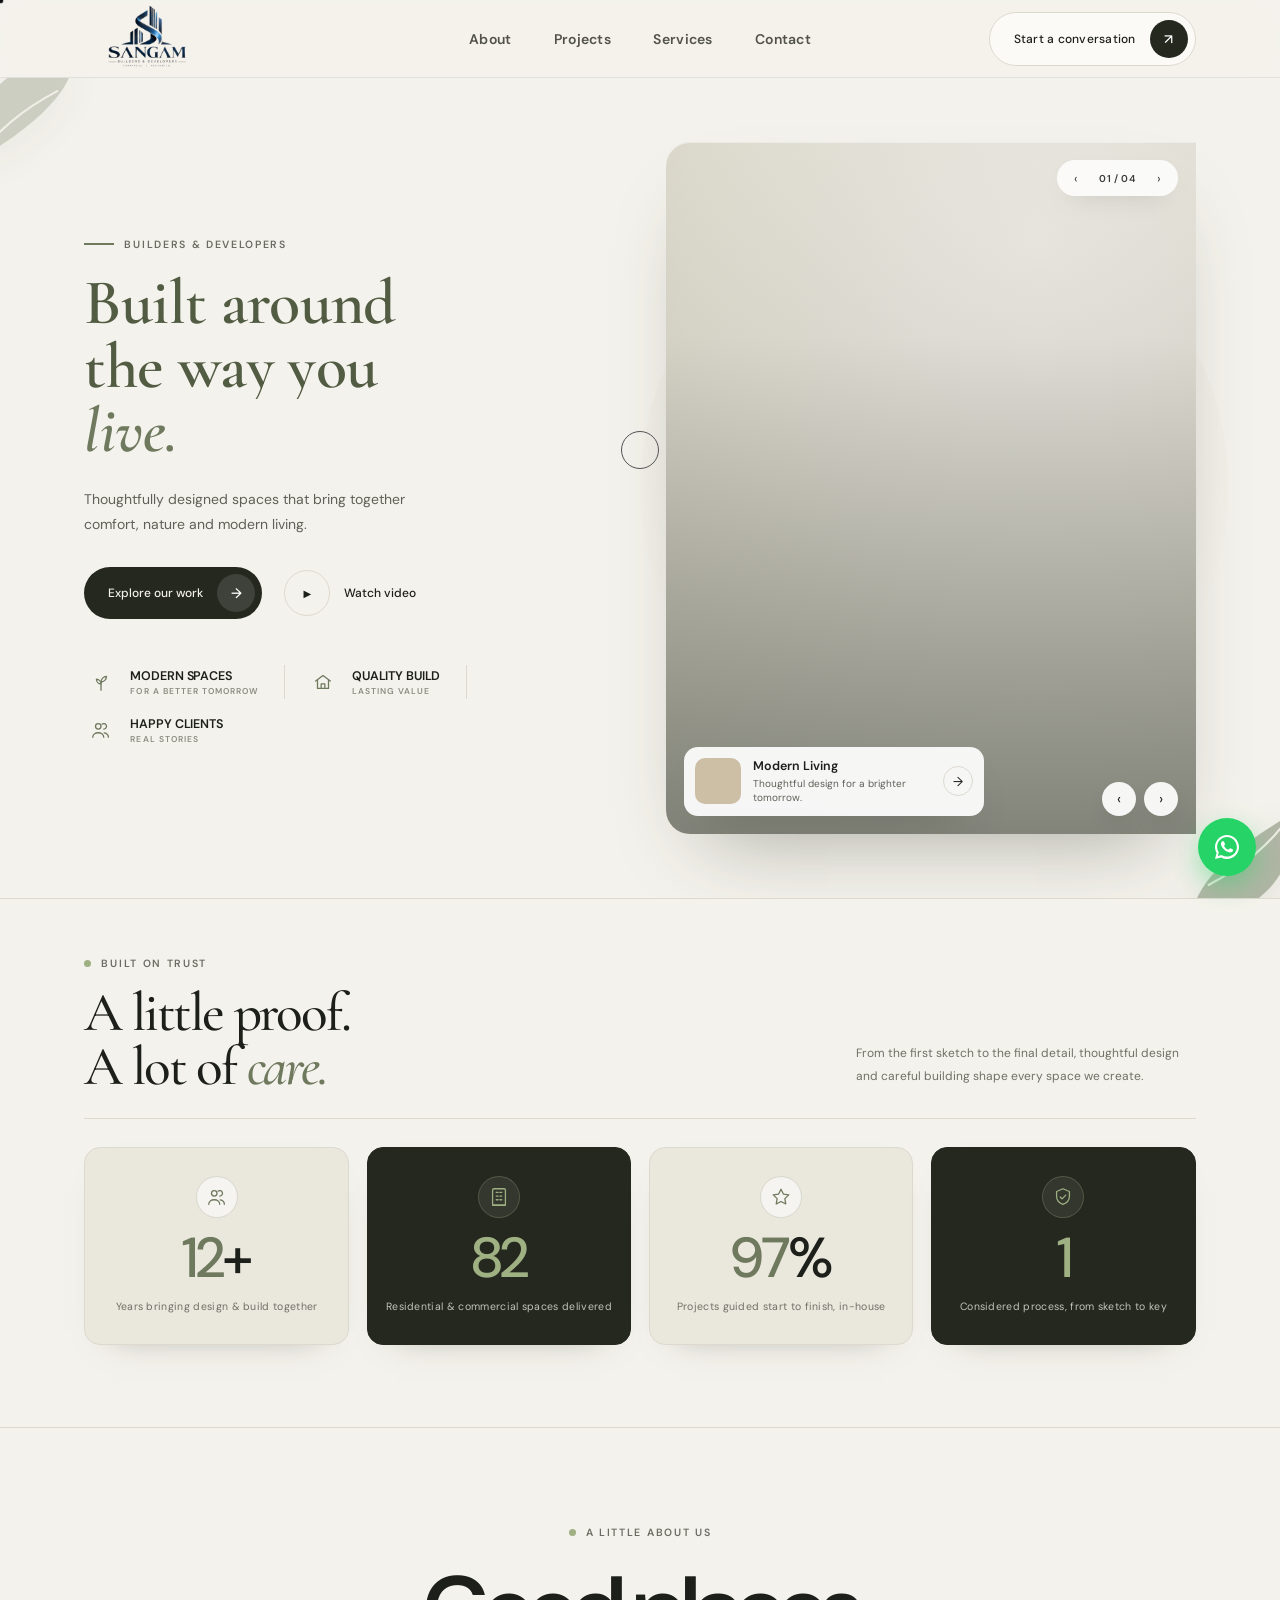
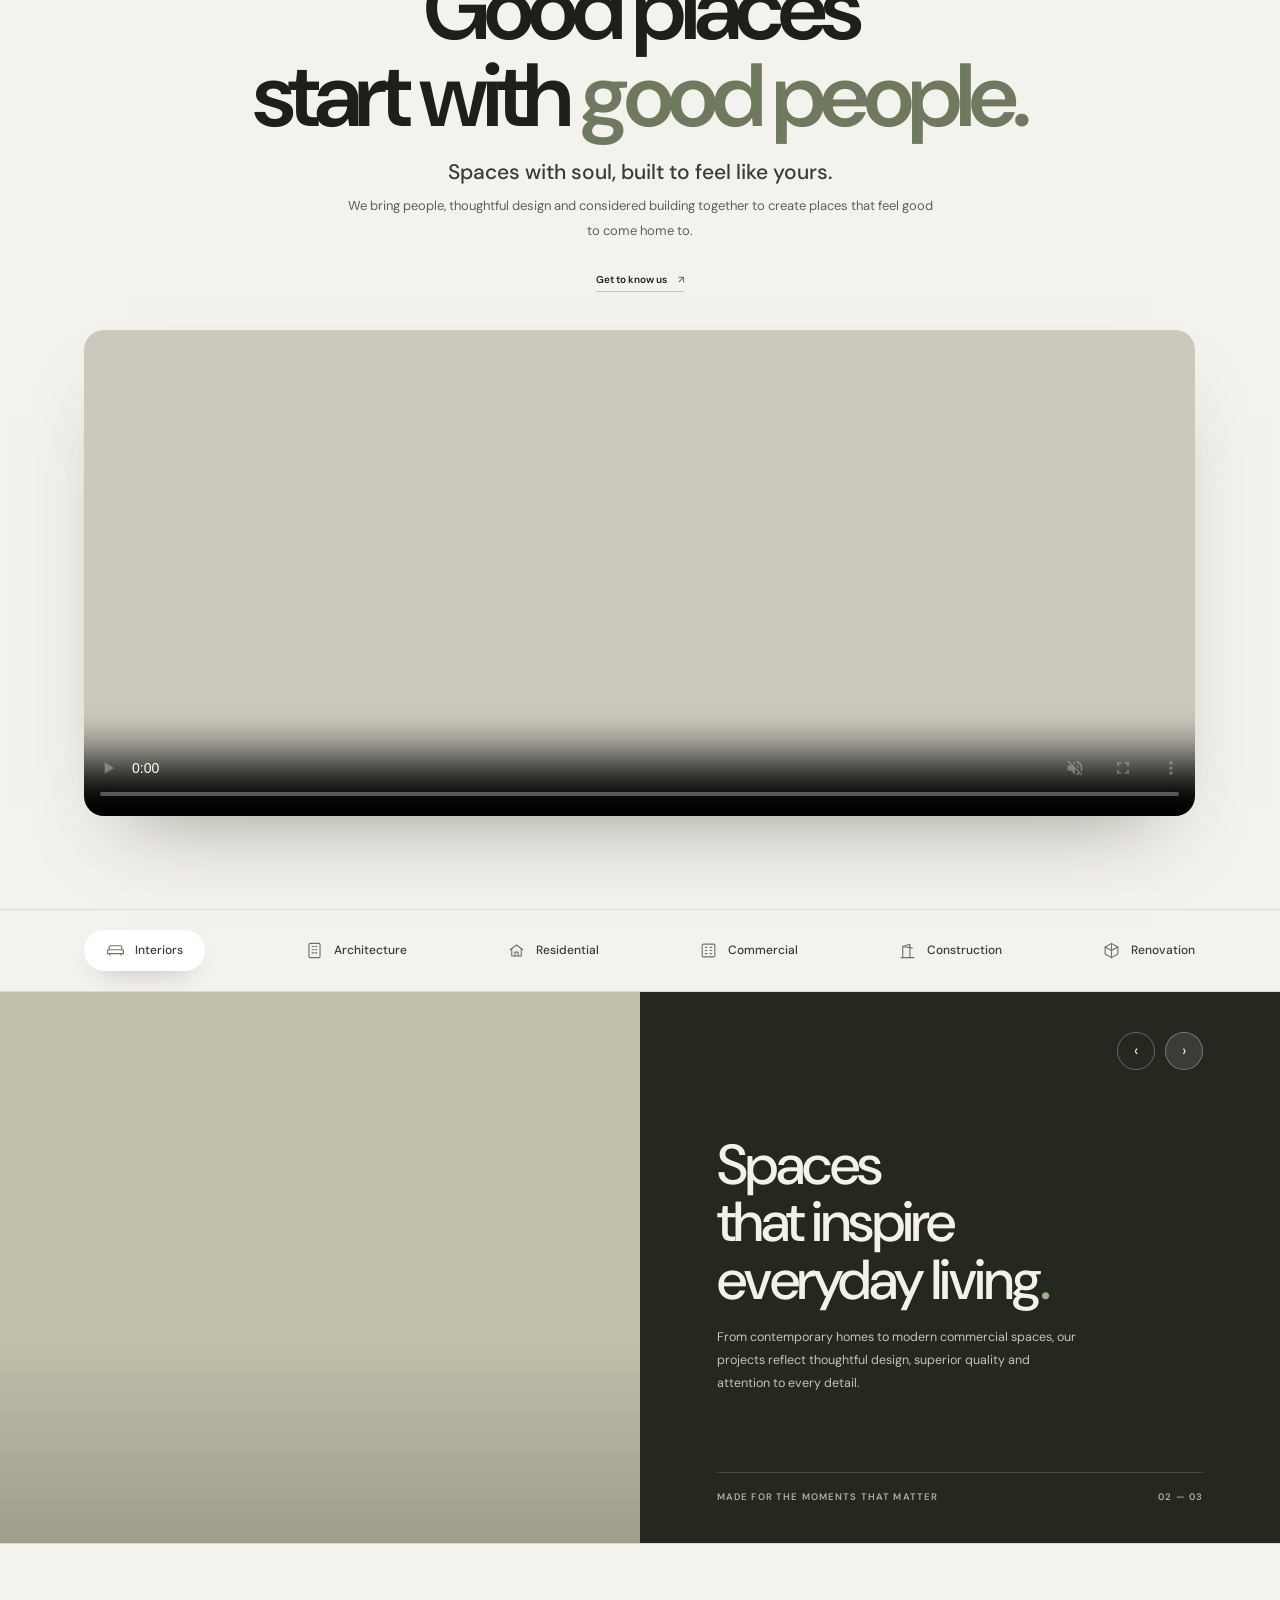
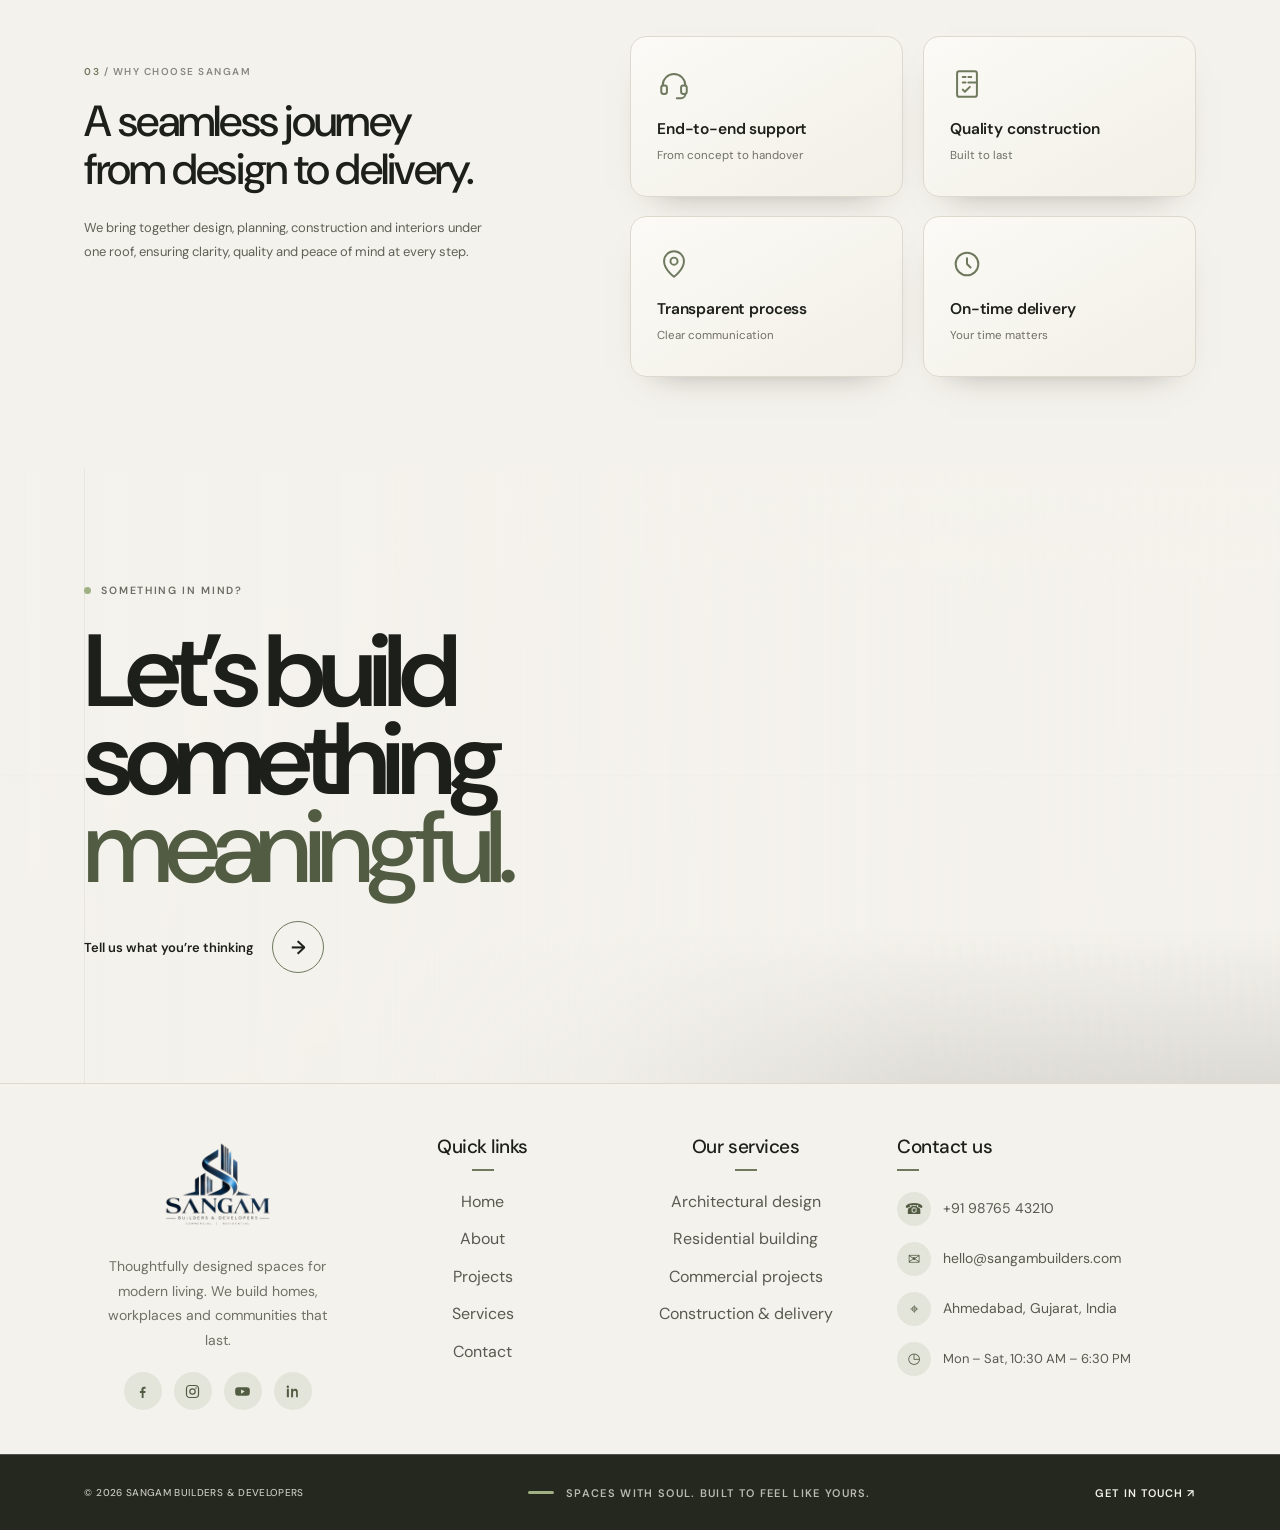
==== commit 84c73903: "bug 1" ====
--- a/public/index.html
+++ b/public/index.html
@@ -208,7 +208,7 @@
         </span>
         <span class="cat">
           <svg viewBox="0 0 24 24" fill="none" stroke="currentColor" stroke-width="1.4" stroke-linecap="round" stroke-linejoin="round"><path d="M12 3l8 4.5v9L12 21l-8-4.5v-9z"/><path d="M12 3v18M4 7.5l8 4.5 8-4.5"/></svg>
-          Interiors
+          Renovation
         </span>
       </div>
 
--- a/public/styles.css
+++ b/public/styles.css
@@ -3059,6 +3059,8 @@
 .project__nav {
   display: flex;
   gap: 10px;
+  /* Decorative only (aria-hidden): no carousel wired up, so don't invite clicks. */
+  pointer-events: none;
 }
 
 .project__nav-btn {
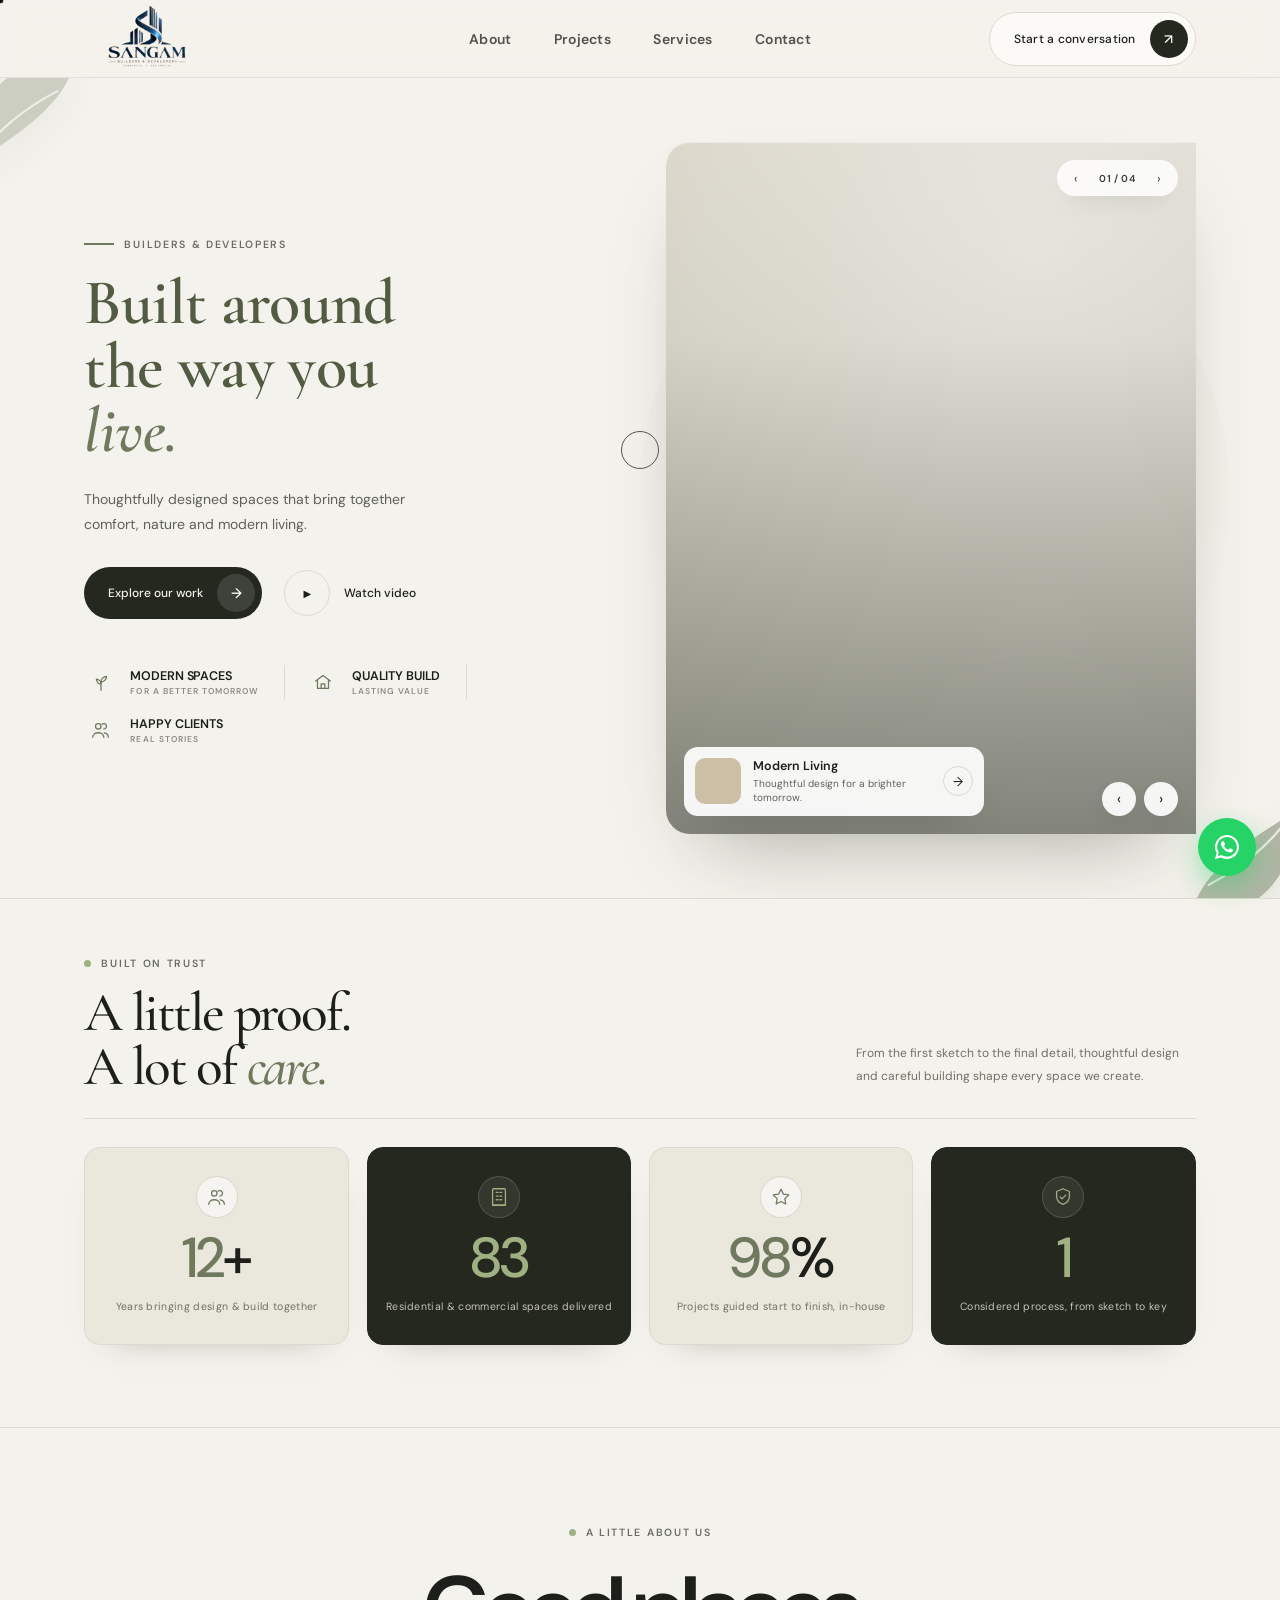
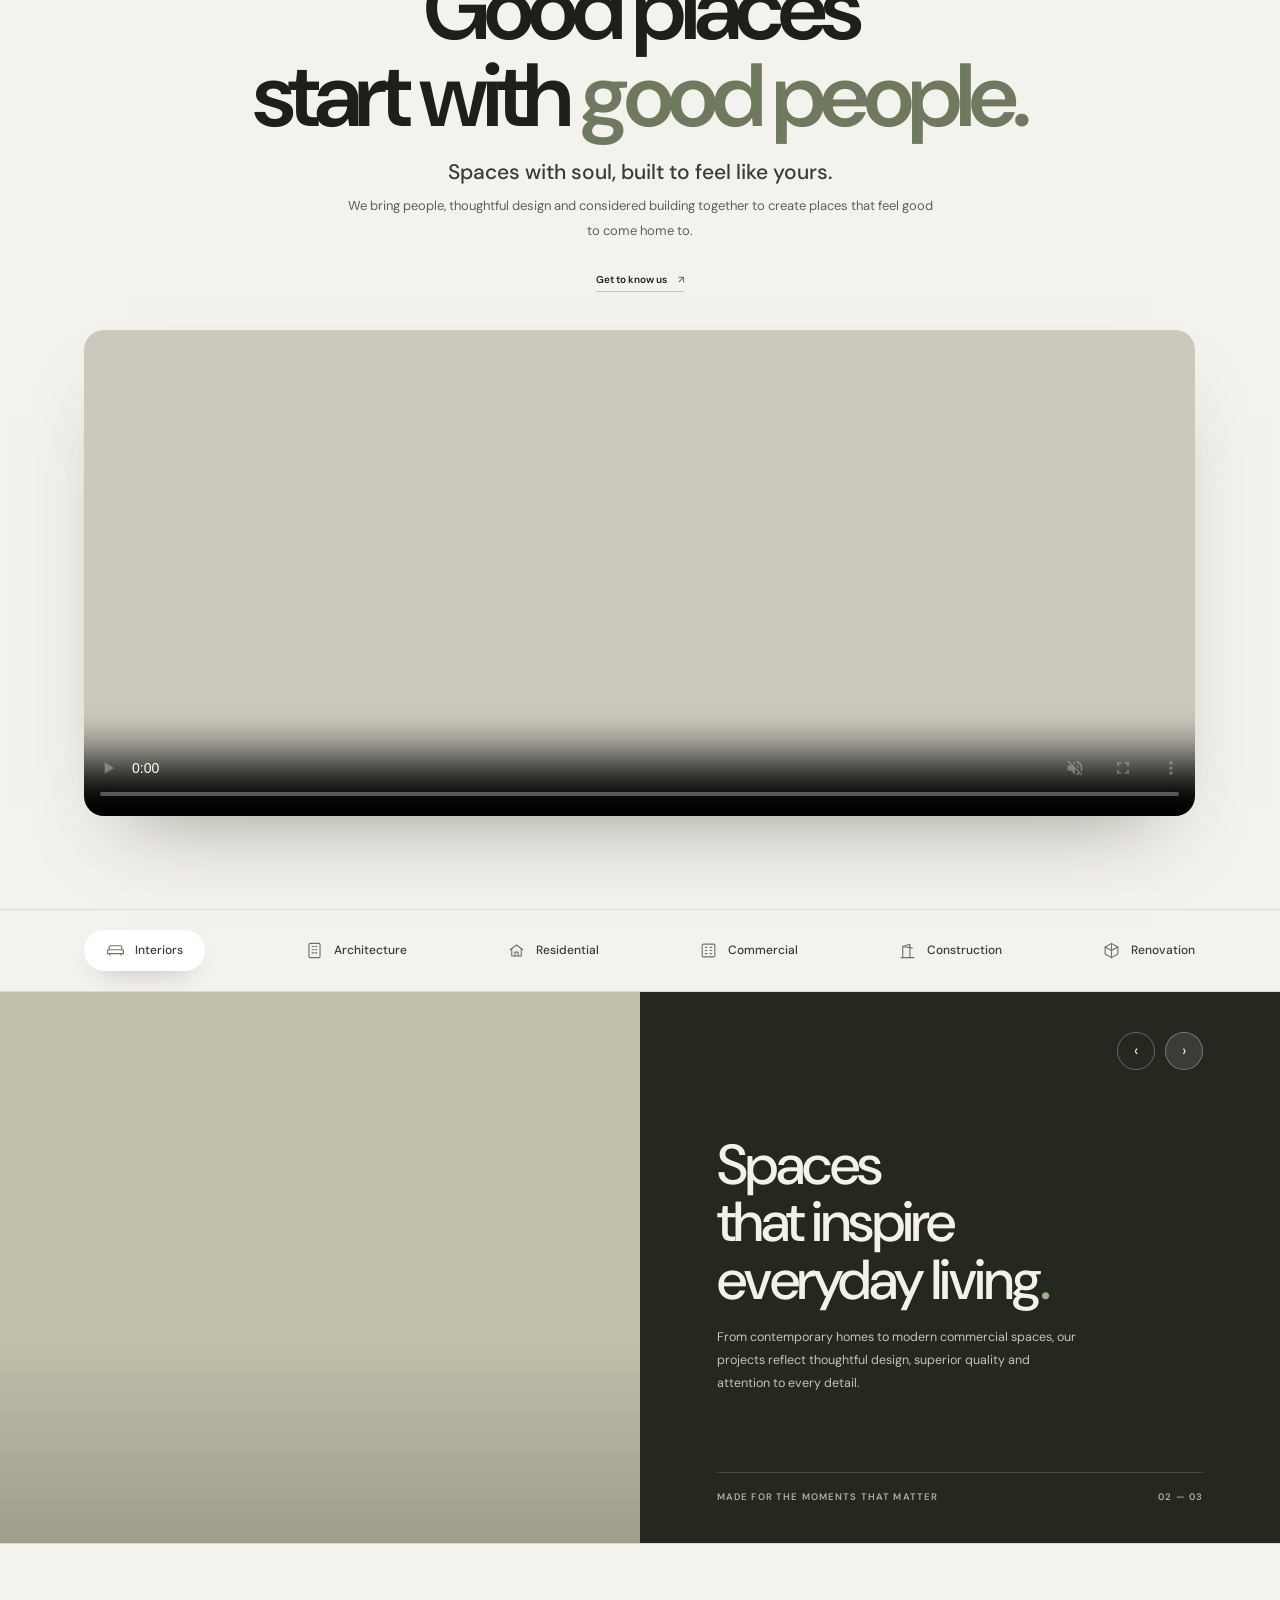
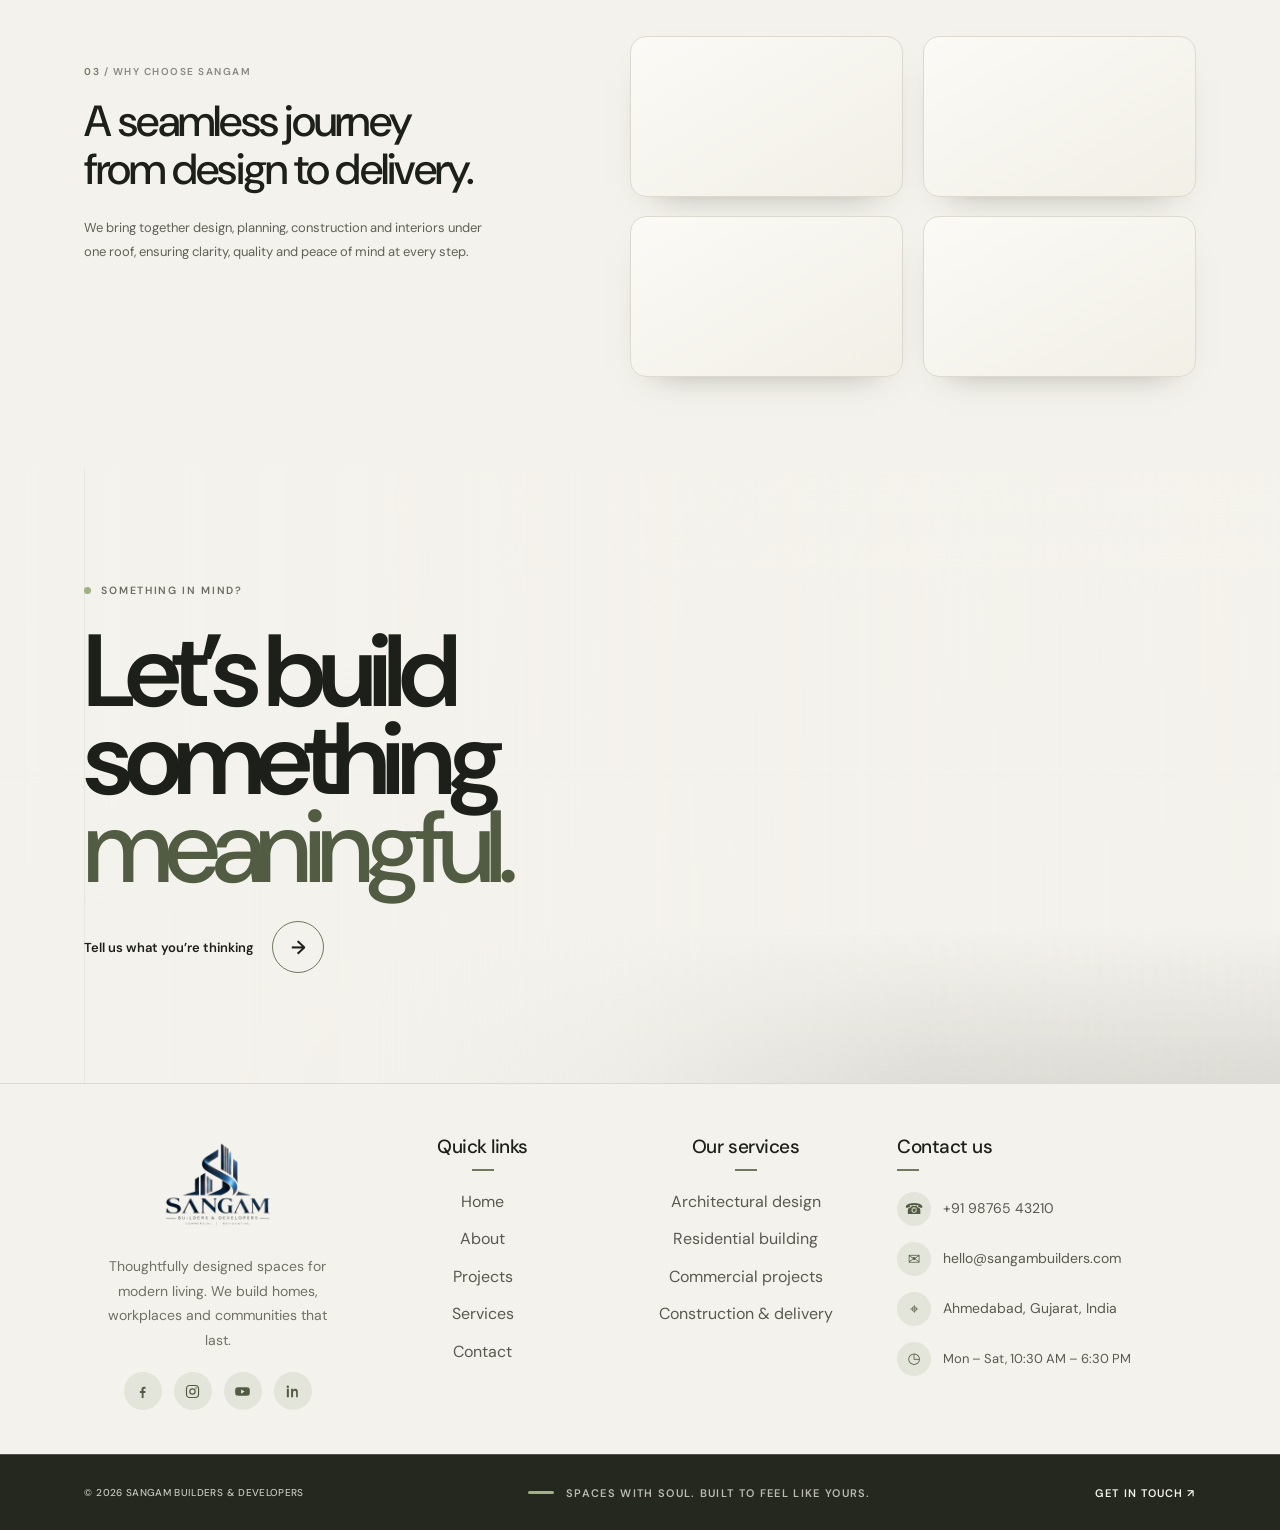
==== commit 7ad526ca: "bug2" ====
--- a/public/index.html
+++ b/public/index.html
@@ -179,7 +179,7 @@
           <a class="text-link reveal" style="--delay:260ms" href="./about.html">Get to know us <span aria-hidden="true">↗</span></a>
         </div>
         <video class="story__media story__video reveal-scale" data-tilt="3" controls muted loop playsinline preload="metadata" poster="https://images.unsplash.com/photo-1600566753086-00f18fb6b3ea?auto=format&amp;fit=crop&amp;w=1800&amp;q=85" aria-label="A look at considered modern living spaces">
-          <source src="./img/VID_20261008_050109_842.mp4" type="video/mp4" />
+          <source src="./img/kling_20261009_VIDEO_Take_the_r_5317_0.mp4" type="video/mp4" />
           Your browser does not support the video element.
         </video>
       </section>
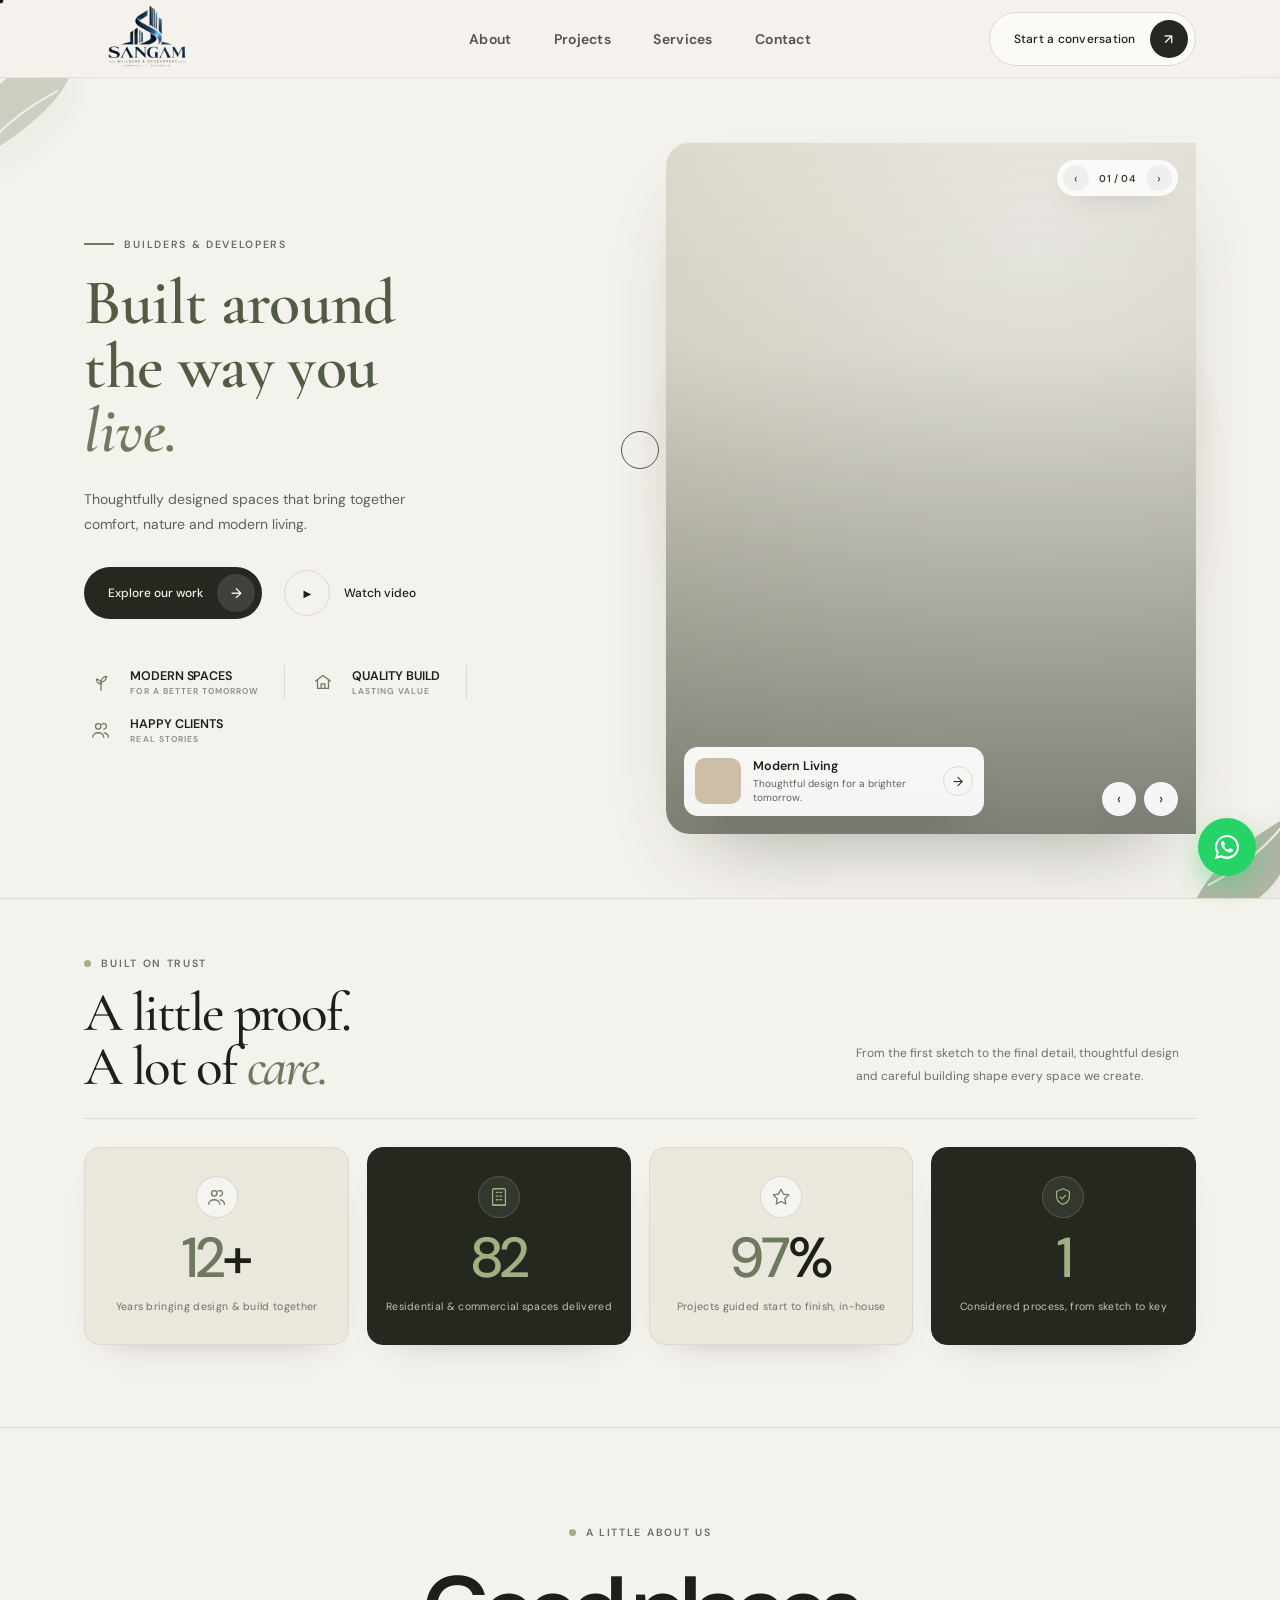
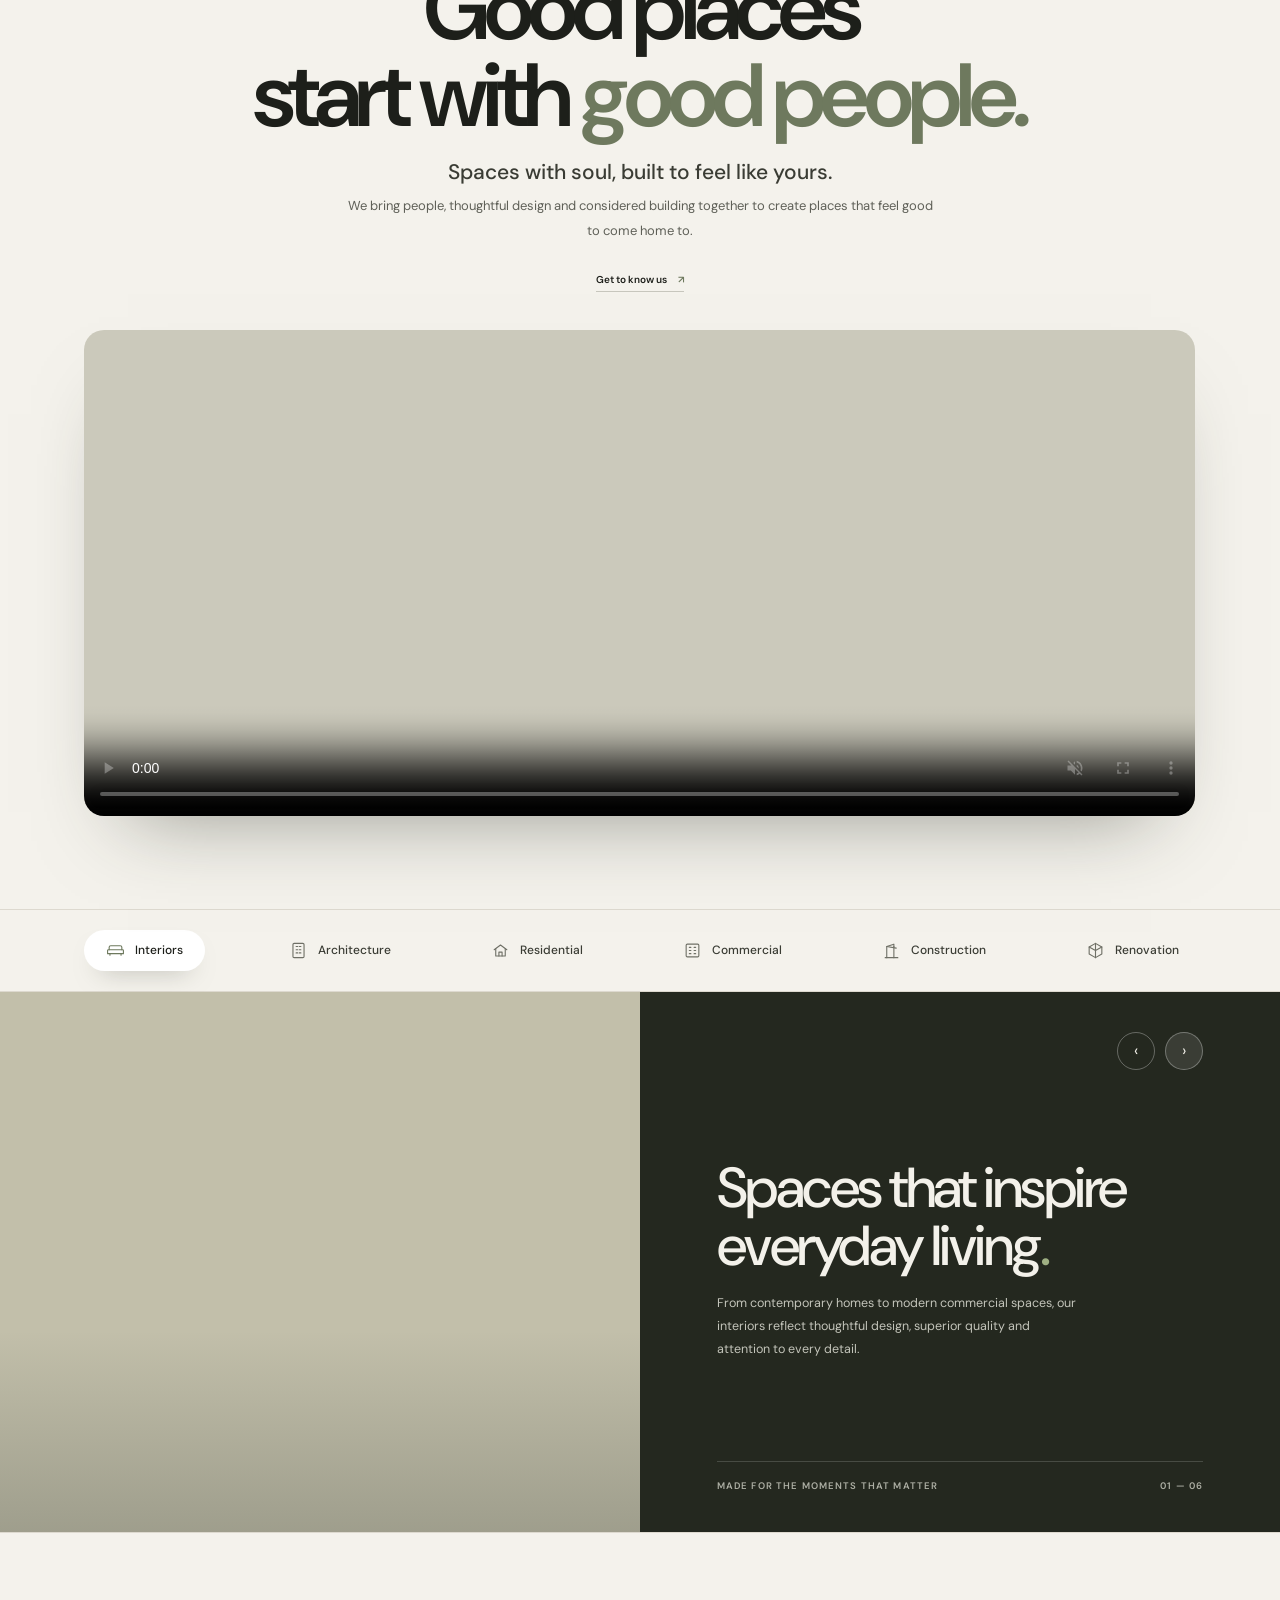
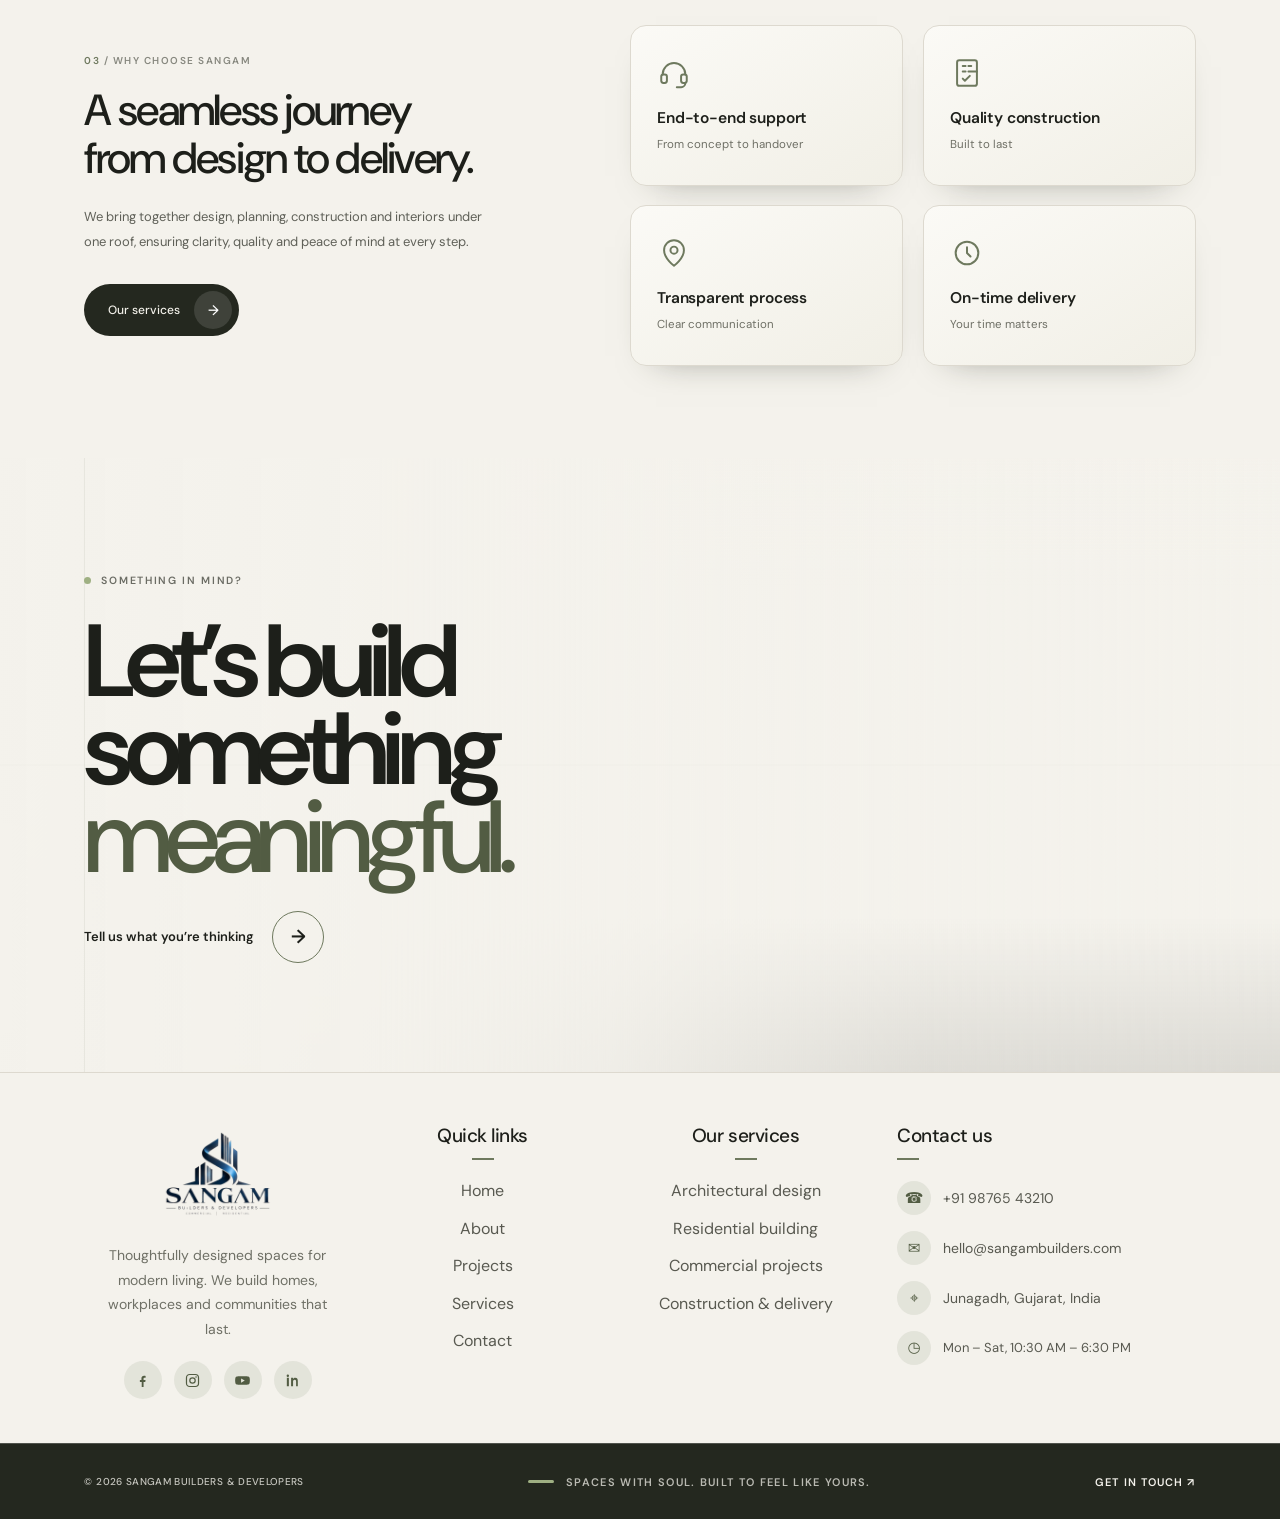
==== commit 03a2fc06: "bug 4" ====
--- a/public/index.html
+++ b/public/index.html
@@ -103,28 +103,42 @@
           </ul>
         </div>
 
-        <div class="hero-stage hero-stage--static" aria-label="Modern courtyard residence at dusk">
-          <div class="stage-visual" aria-hidden="true"></div>
-
-          <div class="stage-overlay" aria-hidden="true">
+        <div class="hero-stage hero-stage--static" id="hero-stage" aria-roledescription="carousel" aria-label="Featured spaces by Sangam">
+          <div class="stage-slides" aria-live="polite">
+            <div class="stage-slide is-active" role="group" aria-roledescription="slide" aria-label="Modern Living"
+              data-title="Modern Living" data-sub="Thoughtful design for a brighter tomorrow."
+              style="background-image:url('https://images.unsplash.com/photo-1613490493576-7fde63acd811?auto=format&amp;fit=crop&amp;w=1600&amp;q=80')"></div>
+            <div class="stage-slide" role="group" aria-roledescription="slide" aria-label="Courtyard Villa"
+              data-title="Courtyard Villa" data-sub="Open, light-filled spaces for family life."
+              style="background-image:url('https://images.unsplash.com/photo-1600585154340-be6161a56a0c?auto=format&amp;fit=crop&amp;w=1600&amp;q=80')"></div>
+            <div class="stage-slide" role="group" aria-roledescription="slide" aria-label="Garden Residence"
+              data-title="Garden Residence" data-sub="Where architecture meets greenery."
+              style="background-image:url('https://images.unsplash.com/photo-1512917774080-9991f1c4c750?auto=format&amp;fit=crop&amp;w=1600&amp;q=80')"></div>
+            <div class="stage-slide" role="group" aria-roledescription="slide" aria-label="Urban Retreat"
+              data-title="Urban Retreat" data-sub="Calm, considered interiors in the city."
+              style="background-image:url('https://images.unsplash.com/photo-1600047509807-ba8f99d2cdde?auto=format&amp;fit=crop&amp;w=1600&amp;q=80')"></div>
+          </div>
+          <div class="stage-shade" aria-hidden="true"></div>
+
+          <div class="stage-overlay">
             <div class="stage-badge">
-              <span class="stage-badge__btn">‹</span>
-              <span class="stage-badge__count">01 / 04</span>
-              <span class="stage-badge__btn">›</span>
+              <button type="button" class="stage-badge__btn" data-dir="prev" aria-label="Previous slide">‹</button>
+              <span class="stage-badge__count" id="stage-count">01 / 04</span>
+              <button type="button" class="stage-badge__btn" data-dir="next" aria-label="Next slide">›</button>
             </div>
 
             <div class="stage-card">
-              <span class="stage-card__thumb"></span>
+              <span class="stage-card__thumb" id="stage-thumb"></span>
               <span class="stage-card__text">
-                <strong>Modern Living</strong>
-                Thoughtful design for a brighter tomorrow.
-              </span>
-              <span class="stage-card__arrow">→</span>
+                <strong id="stage-title">Modern Living</strong>
+                <span id="stage-sub">Thoughtful design for a brighter tomorrow.</span>
+              </span>
+              <button type="button" class="stage-card__arrow" data-dir="next" aria-label="Next slide">→</button>
             </div>
 
             <div class="stage-nav">
-              <span class="stage-nav__btn">‹</span>
-              <span class="stage-nav__btn">›</span>
+              <button type="button" class="stage-nav__btn" data-dir="prev" aria-label="Previous slide">‹</button>
+              <button type="button" class="stage-nav__btn" data-dir="next" aria-label="Next slide">›</button>
             </div>
           </div>
         </div>
@@ -185,51 +199,81 @@
       </section>
 
       <!-- ============== CATEGORY TABS ============== -->
-      <div class="cats" aria-label="What we do">
-        <span class="cat cat--active">
+      <div class="cats" role="tablist" aria-label="What we do">
+        <button type="button" class="cat cat--active" role="tab" aria-selected="true" aria-controls="projects"
+          data-cat="interiors"
+          data-img="https://images.unsplash.com/photo-1600566753086-00f18fb6b3ea?auto=format&amp;fit=crop&amp;w=1500&amp;q=85"
+          data-title="Spaces that inspire everyday living"
+          data-desc="From contemporary homes to modern commercial spaces, our interiors reflect thoughtful design, superior quality and attention to every detail."
+          data-alt="Sunlit contemporary interior with open kitchen and living space">
           <svg viewBox="0 0 24 24" fill="none" stroke="currentColor" stroke-width="1.4" stroke-linecap="round" stroke-linejoin="round"><path d="M4 11V8a2 2 0 0 1 2-2h12a2 2 0 0 1 2 2v3"/><path d="M3 11h18a1 1 0 0 1 1 1v4H2v-4a1 1 0 0 1 1-1z"/><path d="M5 16v2M19 16v2"/></svg>
           Interiors
-        </span>
-        <span class="cat">
+        </button>
+        <button type="button" class="cat" role="tab" aria-selected="false" aria-controls="projects"
+          data-cat="architecture"
+          data-img="https://images.unsplash.com/photo-1487958449943-2429e8be8625?auto=format&amp;fit=crop&amp;w=1500&amp;q=85"
+          data-title="Architecture with a sense of place"
+          data-desc="Considered forms, honest materials and light-filled volumes, designed around how people really live and work."
+          data-alt="Modern architectural facade with clean lines">
           <svg viewBox="0 0 24 24" fill="none" stroke="currentColor" stroke-width="1.4" stroke-linecap="round" stroke-linejoin="round"><rect x="5" y="3" width="14" height="18" rx="1.5"/><path d="M9 7h2M13 7h2M9 11h2M13 11h2M9 15h2M13 15h2"/></svg>
           Architecture
-        </span>
-        <span class="cat">
+        </button>
+        <button type="button" class="cat" role="tab" aria-selected="false" aria-controls="projects"
+          data-cat="residential"
+          data-img="https://images.unsplash.com/photo-1600585154340-be6161a56a0c?auto=format&amp;fit=crop&amp;w=1500&amp;q=85"
+          data-title="Homes made to feel like yours"
+          data-desc="Warm, functional family homes, planned around comfort, natural light and everyday ease of living."
+          data-alt="Modern residential house exterior at dusk">
           <svg viewBox="0 0 24 24" fill="none" stroke="currentColor" stroke-width="1.4" stroke-linecap="round" stroke-linejoin="round"><path d="M4 11l8-6 8 6"/><path d="M6 10v9h12v-9"/><path d="M10 19v-5h4v5"/></svg>
           Residential
-        </span>
-        <span class="cat">
+        </button>
+        <button type="button" class="cat" role="tab" aria-selected="false" aria-controls="projects"
+          data-cat="commercial"
+          data-img="./img/alpha-one-day.jpg"
+          data-title="Commercial spaces that perform"
+          data-desc="High-visibility retail and office developments like Alpha One Business Centre, built for footfall, flexibility and lasting value."
+          data-alt="Alpha One Business Centre commercial development">
           <svg viewBox="0 0 24 24" fill="none" stroke="currentColor" stroke-width="1.4" stroke-linecap="round" stroke-linejoin="round"><rect x="4" y="4" width="16" height="16" rx="1.5"/><path d="M8 8h2M14 8h2M8 12h2M14 12h2M8 16h2M14 16h2"/></svg>
           Commercial
-        </span>
-        <span class="cat">
+        </button>
+        <button type="button" class="cat" role="tab" aria-selected="false" aria-controls="projects"
+          data-cat="construction"
+          data-img="https://images.unsplash.com/photo-1504307651254-35680f356dfd?auto=format&amp;fit=crop&amp;w=1500&amp;q=85"
+          data-title="Built with precision and care"
+          data-desc="Earthquake-resistant RCC structures and quality execution, delivered on time with clear communication at every stage."
+          data-alt="Building under construction with structural frame">
           <svg viewBox="0 0 24 24" fill="none" stroke="currentColor" stroke-width="1.4" stroke-linecap="round" stroke-linejoin="round"><path d="M4 21h16"/><path d="M6 21V7l9-3v3"/><path d="M6 7l12 2"/><path d="M15 7v14"/></svg>
           Construction
-        </span>
-        <span class="cat">
+        </button>
+        <button type="button" class="cat" role="tab" aria-selected="false" aria-controls="projects"
+          data-cat="renovation"
+          data-img="https://images.unsplash.com/photo-1618220179428-22790b461013?auto=format&amp;fit=crop&amp;w=1500&amp;q=85"
+          data-title="Renewed for the way you live now"
+          data-desc="Thoughtful remodels that refresh tired spaces, improve flow and bring new life to existing buildings."
+          data-alt="Freshly renovated contemporary interior">
           <svg viewBox="0 0 24 24" fill="none" stroke="currentColor" stroke-width="1.4" stroke-linecap="round" stroke-linejoin="round"><path d="M12 3l8 4.5v9L12 21l-8-4.5v-9z"/><path d="M12 3v18M4 7.5l8 4.5 8-4.5"/></svg>
           Renovation
-        </span>
+        </button>
       </div>
 
       <!-- ============== PROJECTS : parallax dark showcase ============== -->
       <section class="project" id="projects" aria-labelledby="project-heading">
         <div class="project__media">
-          <div class="project__image" data-parallax="0.1" role="img" aria-label="Sunlit contemporary interior with open kitchen and living space"></div>
+          <div class="project__image" id="project-image" data-parallax="0.1" role="img" aria-label="Sunlit contemporary interior with open kitchen and living space"></div>
         </div>
         <div class="project__body">
           <div class="project__top">
             <div class="section-index section-index--light reveal"><span>02</span> / OUR PROJECTS</div>
-            <div class="project__nav" aria-hidden="true">
-              <span class="project__nav-btn">‹</span>
-              <span class="project__nav-btn">›</span>
+            <div class="project__nav">
+              <button type="button" class="project__nav-btn" id="project-prev" aria-label="Previous category">‹</button>
+              <button type="button" class="project__nav-btn" id="project-next" aria-label="Next category">›</button>
             </div>
           </div>
           <div class="project__copy reveal" style="--delay:100ms">
-            <h2 id="project-heading">Spaces<br />that inspire<br />everyday living<span class="period">.</span></h2>
-            <p class="project__description">From contemporary homes to modern commercial spaces, our projects reflect thoughtful design, superior quality and attention to every detail.</p>
-          </div>
-          <div class="project__foot"><span>MADE FOR THE MOMENTS THAT MATTER</span><span>02 — 03</span></div>
+            <h2 id="project-heading">Spaces that inspire everyday living<span class="period">.</span></h2>
+            <p class="project__description" id="project-description">From contemporary homes to modern commercial spaces, our interiors reflect thoughtful design, superior quality and attention to every detail.</p>
+          </div>
+          <div class="project__foot"><span>MADE FOR THE MOMENTS THAT MATTER</span><span id="project-counter">01 — 06</span></div>
         </div>
       </section>
 
@@ -336,7 +380,7 @@
           <h2>Contact us</h2>
           <a href="tel:+919876543210"><span class="site-footer__contact-icon" aria-hidden="true">☎</span><span>+91 98765 43210</span></a>
           <a href="mailto:hello@sangambuilders.com"><span class="site-footer__contact-icon" aria-hidden="true">✉</span><span>hello@sangambuilders.com</span></a>
-          <a href="https://maps.google.com/?q=Ahmedabad%2C+Gujarat%2C+India" target="_blank" rel="noopener noreferrer"><span class="site-footer__contact-icon" aria-hidden="true">⌖</span><span>Ahmedabad, Gujarat, India</span></a>
+          <a href="https://maps.google.com/?q=Zanzarda+Road%2C+Near+Bypass+Chokdi%2C+Junagadh" target="_blank" rel="noopener noreferrer"><span class="site-footer__contact-icon" aria-hidden="true">⌖</span><span>Junagadh, Gujarat, India</span></a>
           <span class="site-footer__hours"><span class="site-footer__contact-icon" aria-hidden="true">◷</span><span>Mon – Sat, 10:30 AM – 6:30 PM</span></span>
         </div>
       </div>
--- a/public/styles.css
+++ b/public/styles.css
@@ -533,20 +533,42 @@
   isolation: isolate;
 }
 
-.hero-stage--static .stage-visual {
+.stage-slides {
   position: absolute;
   inset: 0;
-  background-image:
-    linear-gradient(180deg, rgb(19 29 24 / 4%) 0%, rgb(19 29 24 / 8%) 30%, rgb(19 29 24 / 46%) 100%),
-    url("https://images.unsplash.com/photo-1613490493576-7fde63acd811?auto=format&fit=crop&w=1600&q=80");
+  z-index: 0;
+}
+
+.stage-slide {
+  position: absolute;
+  inset: 0;
   background-size: cover;
   background-position: center center;
+  opacity: 0;
   transform: scale(1.08);
-  transition: transform 1.2s var(--ease-out);
-}
-
-.hero-stage:hover .stage-visual {
-  transform: scale(1.12);
+  transition: opacity 900ms var(--ease), transform 7s var(--ease-out);
+  will-change: opacity, transform;
+}
+
+.stage-slide.is-active {
+  opacity: 1;
+  transform: scale(1.13);
+}
+
+.stage-shade {
+  position: absolute;
+  inset: 0;
+  z-index: 1;
+  pointer-events: none;
+  background: linear-gradient(180deg, rgb(19 29 24 / 4%) 0%, rgb(19 29 24 / 8%) 30%, rgb(19 29 24 / 46%) 100%);
+}
+
+@media (prefers-reduced-motion: reduce) {
+  .stage-slide,
+  .stage-slide.is-active {
+    transform: none;
+    transition: opacity 300ms linear;
+  }
 }
 
 .hero-stage__canvas {
@@ -1794,6 +1816,10 @@
 
 .project-card--wide .project-card__image {
   min-height: 420px;
+}
+
+.project-card__image--alpha {
+  background-image: url("./img/alpha-one-day.jpg");
 }
 
 .project-card__image--courtyard {
@@ -2925,6 +2951,51 @@
   color: var(--ink);
 }
 
+/* ---------- Hero carousel interactivity ---------- */
+.stage-badge,
+.stage-nav,
+.stage-card {
+  pointer-events: auto;
+}
+
+.stage-badge__btn,
+.stage-nav__btn,
+.stage-card__arrow {
+  padding: 0;
+  border: 0;
+  font-family: inherit;
+  cursor: pointer;
+  transition: background 200ms var(--ease), color 200ms var(--ease), transform 200ms var(--ease);
+}
+
+.stage-nav__btn {
+  border: 1px solid transparent;
+}
+
+.stage-card__arrow {
+  border: 1px solid var(--line);
+  background: transparent;
+}
+
+.stage-nav__btn:hover,
+.stage-card__arrow:hover {
+  background: var(--ink);
+  color: #fff;
+}
+
+.stage-badge__btn:active,
+.stage-nav__btn:active,
+.stage-card__arrow:active {
+  transform: scale(.9);
+}
+
+.stage-badge__btn:focus-visible,
+.stage-nav__btn:focus-visible,
+.stage-card__arrow:focus-visible {
+  outline: 2px solid var(--olive);
+  outline-offset: 2px;
+}
+
 /* ---------- Stats (icons + dividers) ---------- */
 .stats {
   border-top: 1px solid var(--line);
@@ -3015,22 +3086,45 @@
   display: inline-flex;
   align-items: center;
   gap: 10px;
+  margin: 0;
+  padding: 11px 16px;
+  border: 0;
+  border-radius: 999px;
+  background: transparent;
+  box-shadow: 0 0 0 0 rgb(45 50 38 / 0%);
+  font-family: inherit;
   font-size: 12px;
   font-weight: 500;
   color: var(--ink-soft);
   white-space: nowrap;
+  cursor: pointer;
+  transition: background 260ms var(--ease), color 220ms var(--ease), box-shadow 260ms var(--ease);
 }
 
 .cat svg {
   width: 19px;
   height: 19px;
   color: var(--muted);
+  transition: color 220ms var(--ease);
+}
+
+.cat:hover {
+  color: var(--ink);
+}
+
+.cat:hover svg {
+  color: var(--olive);
+}
+
+.cat:focus-visible {
+  outline: 2px solid var(--olive);
+  outline-offset: 2px;
 }
 
 .cat--active {
   padding: 11px 22px;
-  border-radius: 999px;
   background: #fff;
+  color: var(--ink);
   box-shadow: 0 12px 26px -16px rgb(45 50 38 / 55%);
 }
 
@@ -3043,6 +3137,11 @@
   background-image:
     linear-gradient(180deg, rgb(20 28 24 / 0%) 55%, rgb(20 28 24 / 30%) 100%),
     url("https://images.unsplash.com/photo-1600566753086-00f18fb6b3ea?auto=format&fit=crop&w=1500&q=85");
+  transition: opacity 360ms var(--ease);
+}
+
+.project__image.is-swapping {
+  opacity: .35;
 }
 
 .project__body {
@@ -3059,8 +3158,6 @@
 .project__nav {
   display: flex;
   gap: 10px;
-  /* Decorative only (aria-hidden): no carousel wired up, so don't invite clicks. */
-  pointer-events: none;
 }
 
 .project__nav-btn {
@@ -3069,10 +3166,29 @@
   justify-content: center;
   width: 38px;
   height: 38px;
+  padding: 0;
   border-radius: 50%;
   border: 1px solid rgb(255 255 255 / 30%);
+  background: transparent;
   color: #f3f1ea;
+  font-family: inherit;
   font-size: 16px;
+  cursor: pointer;
+  transition: background 220ms var(--ease), border-color 220ms var(--ease), transform 220ms var(--ease);
+}
+
+.project__nav-btn:hover {
+  background: rgb(255 255 255 / 16%);
+  border-color: rgb(255 255 255 / 55%);
+}
+
+.project__nav-btn:active {
+  transform: scale(.92);
+}
+
+.project__nav-btn:focus-visible {
+  outline: 2px solid var(--olive-bright);
+  outline-offset: 2px;
 }
 
 .project__nav-btn:last-child {
@@ -4182,6 +4298,526 @@
   padding-bottom: 22px;
   border-top: 1px solid var(--line);
   background: transparent;
+}
+
+/* =========================================================================
+   ALPHA ONE BUSINESS CENTRE — project detail page
+   ========================================================================= */
+
+.a1-hero {
+  position: relative;
+  padding-top: 84px;
+}
+
+.a1-back {
+  display: inline-flex;
+  align-items: center;
+  gap: 7px;
+  margin-bottom: 20px;
+  color: var(--muted);
+  font-size: 11px;
+  font-weight: 600;
+  letter-spacing: .04em;
+}
+
+.a1-back:hover {
+  color: var(--ink);
+}
+
+.a1-hero h1 {
+  max-width: 14ch;
+}
+
+.a1-hero h1 em {
+  color: var(--clay);
+  font-style: italic;
+}
+
+.a1-hero__lead {
+  max-width: 640px;
+  margin: 0 0 34px;
+  color: #5f6058;
+  font-size: 14px;
+  line-height: 1.9;
+}
+
+.a1-facts {
+  display: flex;
+  flex-wrap: wrap;
+  gap: 14px;
+  margin: 0;
+  padding: 0;
+  list-style: none;
+}
+
+.a1-facts li {
+  flex: 1 1 180px;
+  min-width: 0;
+  padding: 16px 18px;
+  border: 1px solid var(--line);
+  border-radius: 12px;
+  background: rgb(255 255 255 / 45%);
+  font-size: 13.5px;
+  font-weight: 500;
+  color: var(--ink);
+}
+
+.a1-facts li span {
+  display: block;
+  margin-bottom: 5px;
+  color: var(--clay);
+  font-size: 9.5px;
+  font-weight: 700;
+  letter-spacing: .14em;
+  text-transform: uppercase;
+}
+
+/* ---- Brochure download (hero) ---- */
+.a1-brochure-btn {
+  display: inline-flex;
+  align-items: center;
+  gap: 12px;
+  margin-top: 26px;
+  padding: 13px 22px 13px 14px;
+  border-radius: 999px;
+  background: var(--coal);
+  color: #f4f2ea;
+  font-size: 13.5px;
+  font-weight: 600;
+  letter-spacing: .01em;
+  transition: transform 260ms var(--ease), background 260ms var(--ease);
+}
+
+.a1-brochure-btn:hover {
+  transform: translateY(-3px);
+  background: #171a13;
+}
+
+.a1-brochure-btn__ico {
+  display: inline-grid;
+  place-items: center;
+  width: 32px;
+  height: 32px;
+  border-radius: 50%;
+  background: var(--clay);
+  color: #fff;
+}
+
+.a1-brochure-btn__meta {
+  margin-left: 8px;
+  color: var(--sand);
+  font-size: 10.5px;
+  font-weight: 600;
+  letter-spacing: .04em;
+  text-transform: uppercase;
+}
+
+/* ---- Hero stage image ---- */
+.a1-stage {
+  width: min(100%, var(--container));
+  margin: 8px auto 0;
+  padding: 0 var(--gutter);
+}
+
+.a1-stage img {
+  display: block;
+  width: 100%;
+  height: clamp(280px, 46vw, 620px);
+  object-fit: cover;
+  border-radius: 18px;
+  box-shadow: 0 46px 80px -48px rgb(45 50 38 / 55%);
+}
+
+/* ---- Overview ---- */
+.a1-overview {
+  margin-top: 26px;
+}
+
+/* ---- Gallery ---- */
+.a1-gallery {
+  display: flex;
+  flex-wrap: wrap;
+  gap: 14px;
+  width: 100%;
+  max-width: calc(var(--container) - 2 * var(--gutter));
+  margin: 0 auto;
+  padding: 0 var(--gutter) 10px;
+}
+
+.a1-gallery__item {
+  flex: 1 1 320px;
+  min-width: 0;
+  margin: 0;
+}
+
+.a1-gallery__item img {
+  display: block;
+  width: 100%;
+  height: clamp(240px, 32vw, 420px);
+  object-fit: cover;
+  border-radius: 14px;
+}
+
+.a1-gallery__item figcaption {
+  margin-top: 12px;
+  color: var(--muted);
+  font-size: 11.5px;
+  letter-spacing: .02em;
+}
+
+/* ---- Shared section title ---- */
+.a1-section-title {
+  margin: 0;
+  font-size: clamp(32px, 4.2vw, 56px);
+  font-weight: 500;
+  letter-spacing: -.045em;
+  line-height: 1.1;
+}
+
+.a1-section-title span {
+  color: var(--clay);
+}
+
+.a1-section-title--light {
+  color: #f4f2ea;
+}
+
+.a1-section-title--light span {
+  color: var(--sand);
+}
+
+/* ---- Specifications ---- */
+.a1-specs {
+  margin-top: 10px;
+}
+
+.a1-specs .a1-section-title {
+  max-width: calc(var(--container) - 2 * var(--gutter));
+  margin: 18px auto 0;
+}
+
+.a1-specs__grid {
+  display: flex;
+  flex-wrap: wrap;
+  gap: 16px;
+  width: 100%;
+  max-width: calc(var(--container) - 2 * var(--gutter));
+  margin: 34px auto 0;
+}
+
+.a1-specs__grid article {
+  flex: 1 1 calc(25% - 12px);
+  min-width: 190px;
+  padding: 22px 20px;
+  border-radius: 14px;
+  border: 1px solid rgb(255 255 255 / 12%);
+  background: rgb(255 255 255 / 3%);
+  transition: transform 300ms var(--ease), background 300ms var(--ease);
+}
+
+.a1-specs__grid article:hover {
+  transform: translateY(-5px);
+  background: rgb(255 255 255 / 7%);
+}
+
+.a1-specs__grid h3 {
+  margin: 0 0 9px;
+  color: var(--sand);
+  font-size: 15px;
+  font-weight: 600;
+  letter-spacing: .01em;
+}
+
+.a1-specs__grid p {
+  margin: 0;
+  color: #c0c1b7;
+  font-size: 12px;
+  line-height: 1.8;
+}
+
+/* ---- Opportunities ---- */
+.a1-opps__head {
+  display: flex;
+  align-items: flex-end;
+  justify-content: space-between;
+  flex-wrap: wrap;
+  gap: 20px;
+  margin-top: 34px;
+}
+
+.a1-opps__head p {
+  flex: 1 1 320px;
+  max-width: 460px;
+  margin: 0;
+  color: #5f6058;
+  font-size: 13px;
+  line-height: 1.85;
+}
+
+.a1-tags {
+  display: flex;
+  flex-wrap: wrap;
+  gap: 10px;
+  margin: 34px 0 0;
+  padding: 0;
+  list-style: none;
+}
+
+.a1-tags li {
+  padding: 9px 16px;
+  border: 1px solid var(--line);
+  border-radius: 999px;
+  background: rgb(255 255 255 / 45%);
+  color: var(--ink-soft);
+  font-size: 12.5px;
+  font-weight: 500;
+  transition: transform 220ms var(--ease), border-color 220ms var(--ease), color 220ms var(--ease);
+}
+
+.a1-tags li:hover {
+  transform: translateY(-3px);
+  border-color: var(--clay);
+  color: var(--clay);
+}
+
+/* ---- Location ---- */
+.a1-location {
+  display: flex;
+  align-items: center;
+  gap: clamp(28px, 5vw, 72px);
+  width: 100%;
+  max-width: var(--container);
+  margin: 0 auto;
+  padding: 70px var(--gutter) 80px;
+  border-top: 1px solid var(--line);
+}
+
+.a1-location__copy {
+  flex: 1 1 0;
+  min-width: 0;
+}
+
+.a1-location__copy h2 {
+  margin: 20px 0 16px;
+}
+
+.a1-location__copy > p {
+  max-width: 460px;
+  margin: 0 0 20px;
+  color: #5f6058;
+  font-size: 13px;
+  line-height: 1.85;
+}
+
+.a1-landmarks {
+  margin: 0 0 24px;
+  padding: 0;
+  list-style: none;
+}
+
+.a1-landmarks li {
+  position: relative;
+  padding: 10px 0 10px 24px;
+  border-bottom: 1px solid var(--line);
+  color: var(--ink-soft);
+  font-size: 13px;
+}
+
+.a1-landmarks li::before {
+  content: "";
+  position: absolute;
+  left: 2px;
+  top: 16px;
+  width: 7px;
+  height: 7px;
+  border-radius: 50%;
+  background: var(--clay);
+}
+
+.a1-location__map {
+  flex: 1 1 0;
+  min-width: 0;
+  margin: 0;
+}
+
+.a1-location__map img {
+  display: block;
+  width: 100%;
+  border-radius: 16px;
+  border: 1px solid var(--line);
+  box-shadow: 0 34px 60px -46px rgb(45 50 38 / 45%);
+}
+
+/* ---- Booking / team ---- */
+.a1-booking {
+  width: 100%;
+  padding: 58px var(--page-gutter) 70px;
+  background: var(--coal);
+}
+
+.a1-booking__grid {
+  display: flex;
+  flex-wrap: wrap;
+  gap: clamp(28px, 5vw, 80px);
+  width: 100%;
+  max-width: calc(var(--container) - 2 * var(--gutter));
+  margin: 30px auto 0;
+}
+
+.a1-booking__contacts {
+  flex: 1 1 320px;
+  min-width: 0;
+}
+
+.a1-booking__contacts .a1-section-title {
+  margin-bottom: 24px;
+}
+
+.a1-contact-list {
+  margin: 0 0 26px;
+  padding: 0;
+  list-style: none;
+}
+
+.a1-contact-list li {
+  border-top: 1px solid rgb(255 255 255 / 12%);
+}
+
+.a1-contact-list li:last-child {
+  border-bottom: 1px solid rgb(255 255 255 / 12%);
+}
+
+.a1-contact-list a {
+  display: flex;
+  align-items: center;
+  justify-content: space-between;
+  gap: 14px;
+  padding: 14px 2px;
+  transition: padding-left 240ms var(--ease);
+}
+
+.a1-contact-list a:hover {
+  padding-left: 10px;
+}
+
+.a1-contact-list span {
+  color: #c0c1b7;
+  font-size: 13px;
+}
+
+.a1-contact-list strong {
+  color: #f4f2ea;
+  font-size: 15px;
+  font-weight: 600;
+  letter-spacing: .01em;
+  white-space: nowrap;
+}
+
+.a1-booking__actions {
+  display: flex;
+  flex-wrap: wrap;
+  align-items: center;
+  gap: 12px 22px;
+}
+
+.a1-booking__cta {
+  display: inline-flex;
+}
+
+.a1-booking__download {
+  display: inline-flex;
+  align-items: center;
+  gap: 9px;
+  color: var(--sand);
+  font-size: 13px;
+  font-weight: 600;
+  letter-spacing: .01em;
+  transition: color 220ms var(--ease);
+}
+
+.a1-booking__download svg {
+  flex: none;
+}
+
+.a1-booking__download:hover {
+  color: #fff;
+}
+
+.a1-booking__team {
+  flex: 1 1 320px;
+  min-width: 0;
+}
+
+.a1-team {
+  margin: 0;
+}
+
+.a1-team > div {
+  padding: 16px 0;
+  border-top: 1px solid rgb(255 255 255 / 12%);
+}
+
+.a1-team > div:first-child {
+  border-top: 0;
+  padding-top: 0;
+}
+
+.a1-team dt {
+  margin-bottom: 6px;
+  color: var(--sand);
+  font-size: 9.5px;
+  font-weight: 700;
+  letter-spacing: .14em;
+  text-transform: uppercase;
+}
+
+.a1-team dd {
+  margin: 0;
+  color: #d4d5cb;
+  font-size: 13px;
+  line-height: 1.7;
+}
+
+.a1-disclaimer {
+  width: 100%;
+  max-width: calc(var(--container) - 2 * var(--gutter));
+  margin: 36px auto 0;
+  color: #8a8b80;
+  font-size: 10.5px;
+  line-height: 1.7;
+  letter-spacing: .01em;
+}
+
+/* ---- Responsive ---- */
+@media (max-width: 860px) {
+  .a1-specs__grid article {
+    flex-basis: calc(50% - 8px);
+  }
+
+  .a1-location {
+    flex-direction: column;
+    align-items: stretch;
+  }
+
+  .a1-location__map {
+    order: -1;
+  }
+}
+
+@media (max-width: 560px) {
+  .a1-facts li {
+    flex-basis: 100%;
+  }
+
+  .a1-specs__grid article {
+    flex-basis: 100%;
+  }
+
+  .a1-contact-list a {
+    flex-direction: column;
+    align-items: flex-start;
+    gap: 4px;
+  }
 }
 
 .projects-cta__heading {
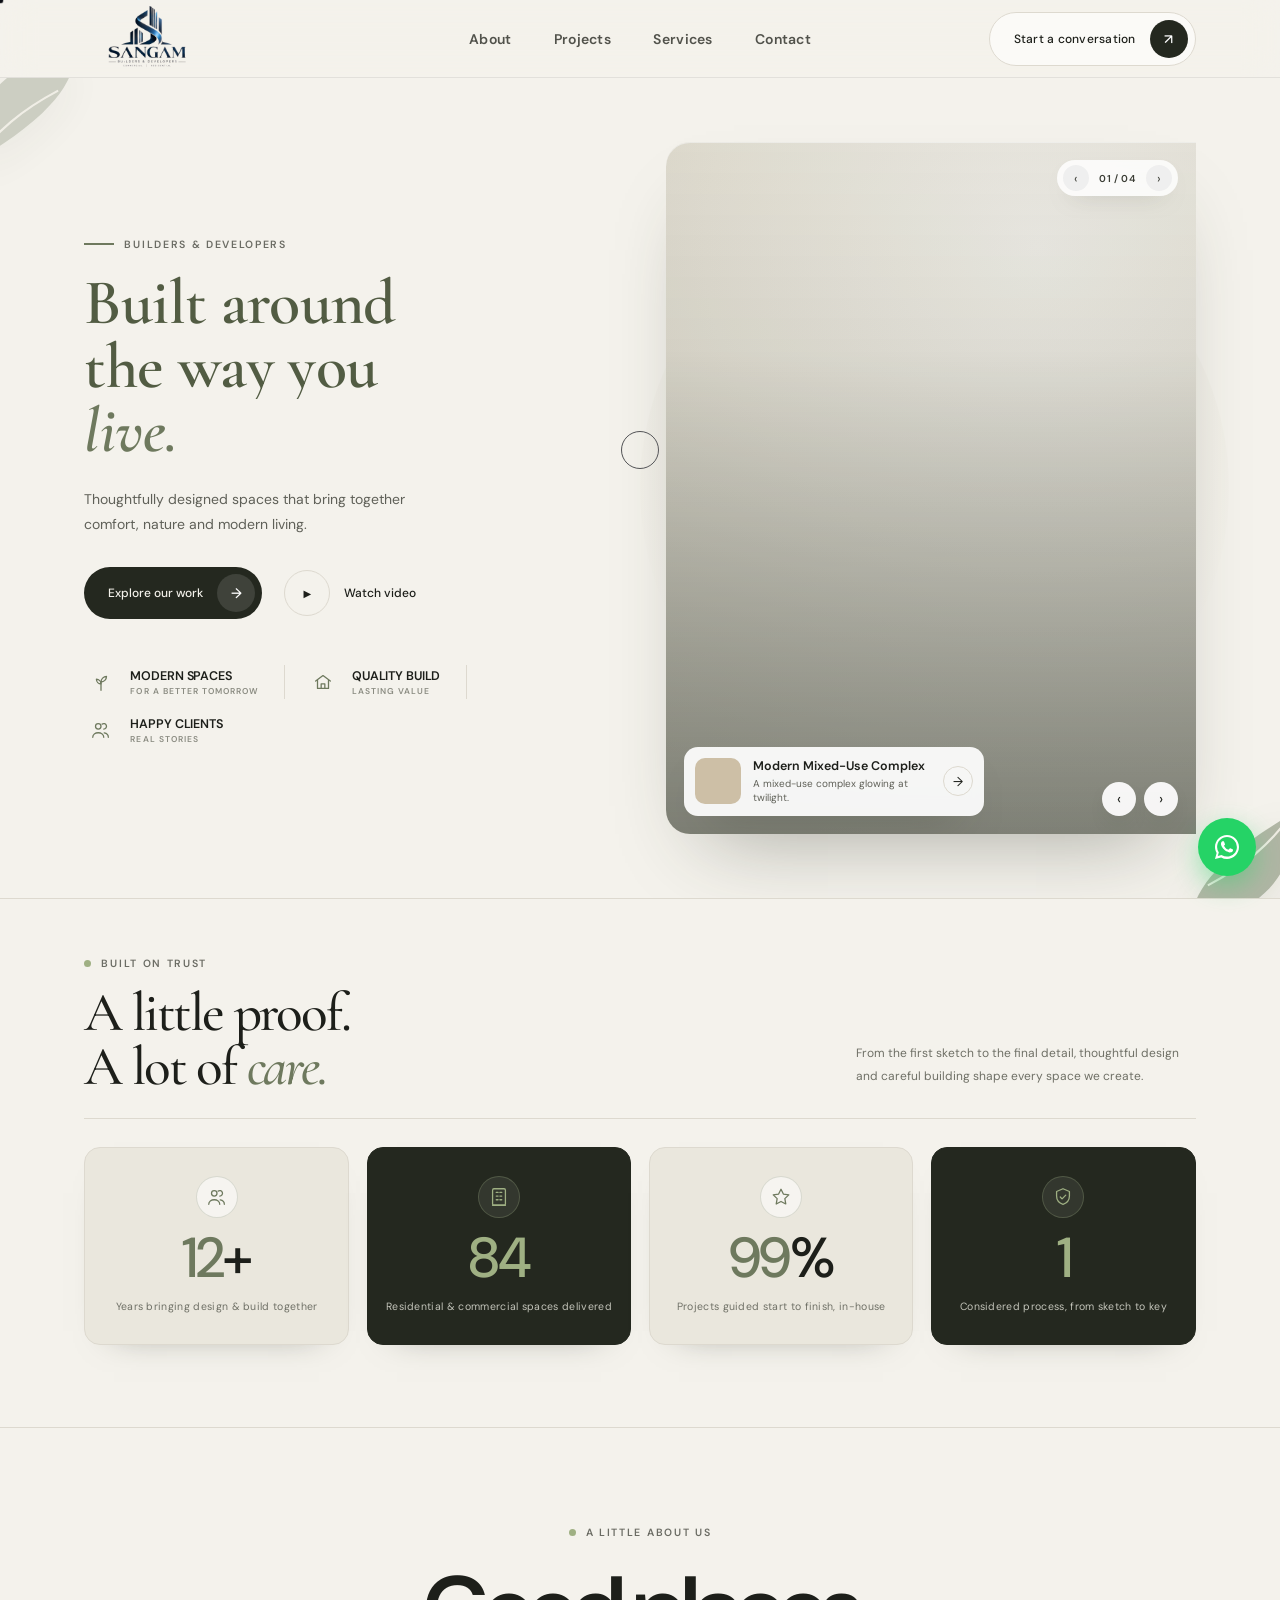
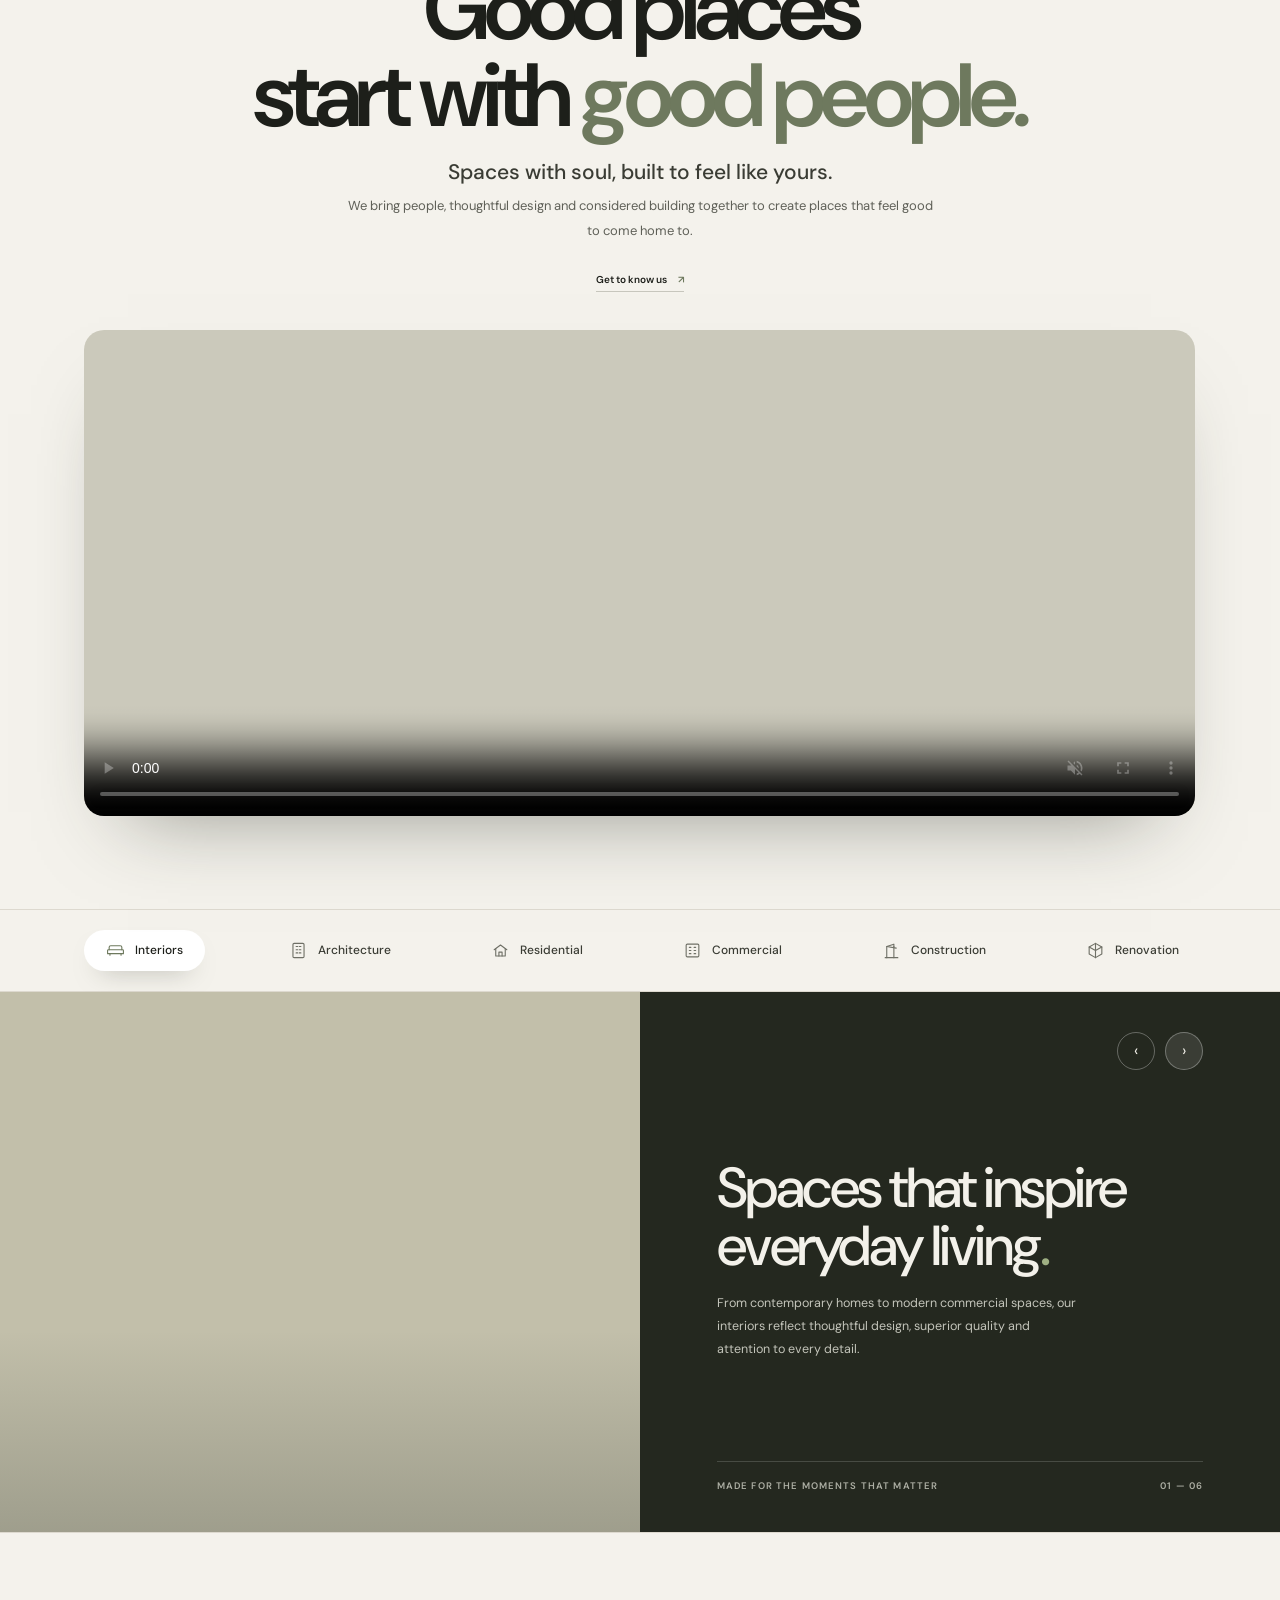
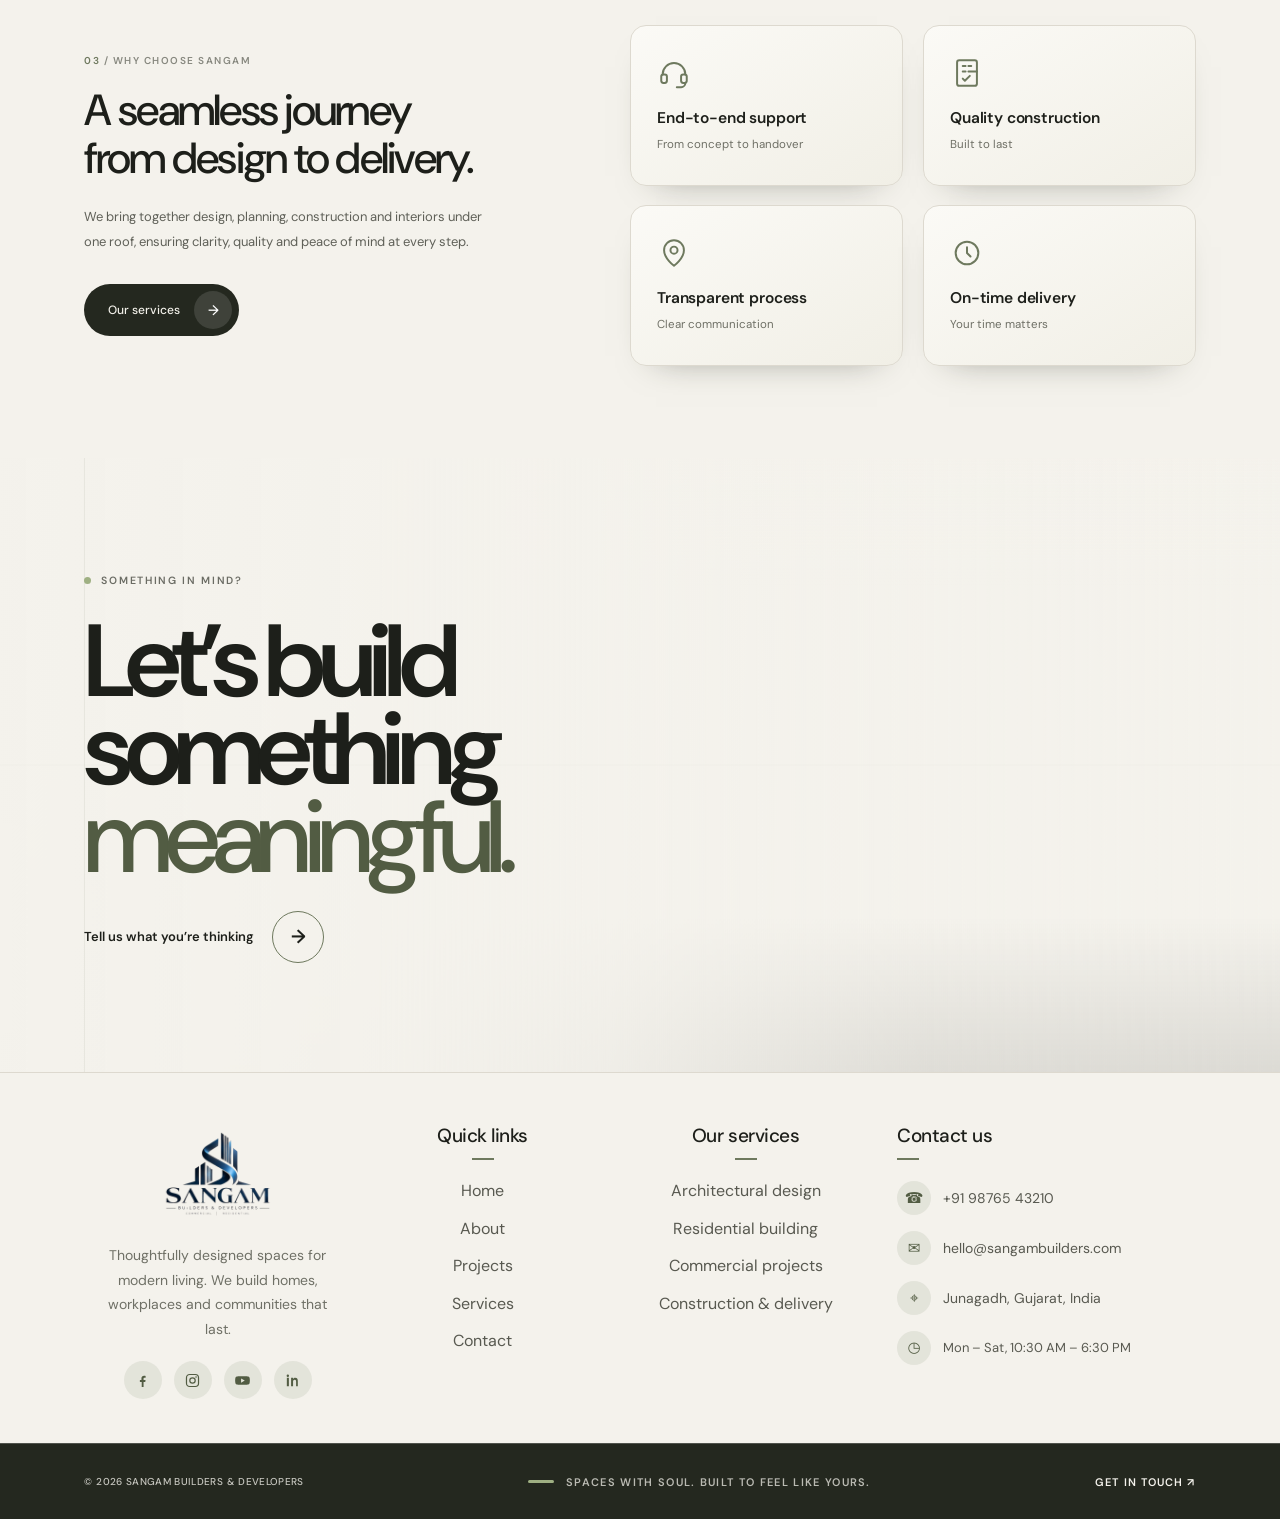
==== commit 16e21918: "bug 6" ====
--- a/public/index.html
+++ b/public/index.html
@@ -105,9 +105,9 @@
 
         <div class="hero-stage hero-stage--static" id="hero-stage" aria-roledescription="carousel" aria-label="Featured spaces by Sangam">
           <div class="stage-slides" aria-live="polite">
-            <div class="stage-slide is-active" role="group" aria-roledescription="slide" aria-label="Modern Living"
-              data-title="Modern Living" data-sub="Thoughtful design for a brighter tomorrow."
-              style="background-image:url('https://images.unsplash.com/photo-1613490493576-7fde63acd811?auto=format&amp;fit=crop&amp;w=1600&amp;q=80')"></div>
+            <div class="stage-slide is-active" role="group" aria-roledescription="slide" aria-label="Modern Mixed-Use Complex at Twilight"
+              data-title="Modern Mixed-Use Complex" data-sub="A mixed-use complex glowing at twilight."
+              style="background-image:url('https://images.unsplash.com/photo-1600607687939-ce8a6c25118c?auto=format&amp;fit=crop&amp;w=1600&amp;q=80')"></div>
             <div class="stage-slide" role="group" aria-roledescription="slide" aria-label="Courtyard Villa"
               data-title="Courtyard Villa" data-sub="Open, light-filled spaces for family life."
               style="background-image:url('https://images.unsplash.com/photo-1600585154340-be6161a56a0c?auto=format&amp;fit=crop&amp;w=1600&amp;q=80')"></div>
@@ -130,8 +130,8 @@
             <div class="stage-card">
               <span class="stage-card__thumb" id="stage-thumb"></span>
               <span class="stage-card__text">
-                <strong id="stage-title">Modern Living</strong>
-                <span id="stage-sub">Thoughtful design for a brighter tomorrow.</span>
+                <strong id="stage-title">Modern Mixed-Use Complex</strong>
+                <span id="stage-sub">A mixed-use complex glowing at twilight.</span>
               </span>
               <button type="button" class="stage-card__arrow" data-dir="next" aria-label="Next slide">→</button>
             </div>
